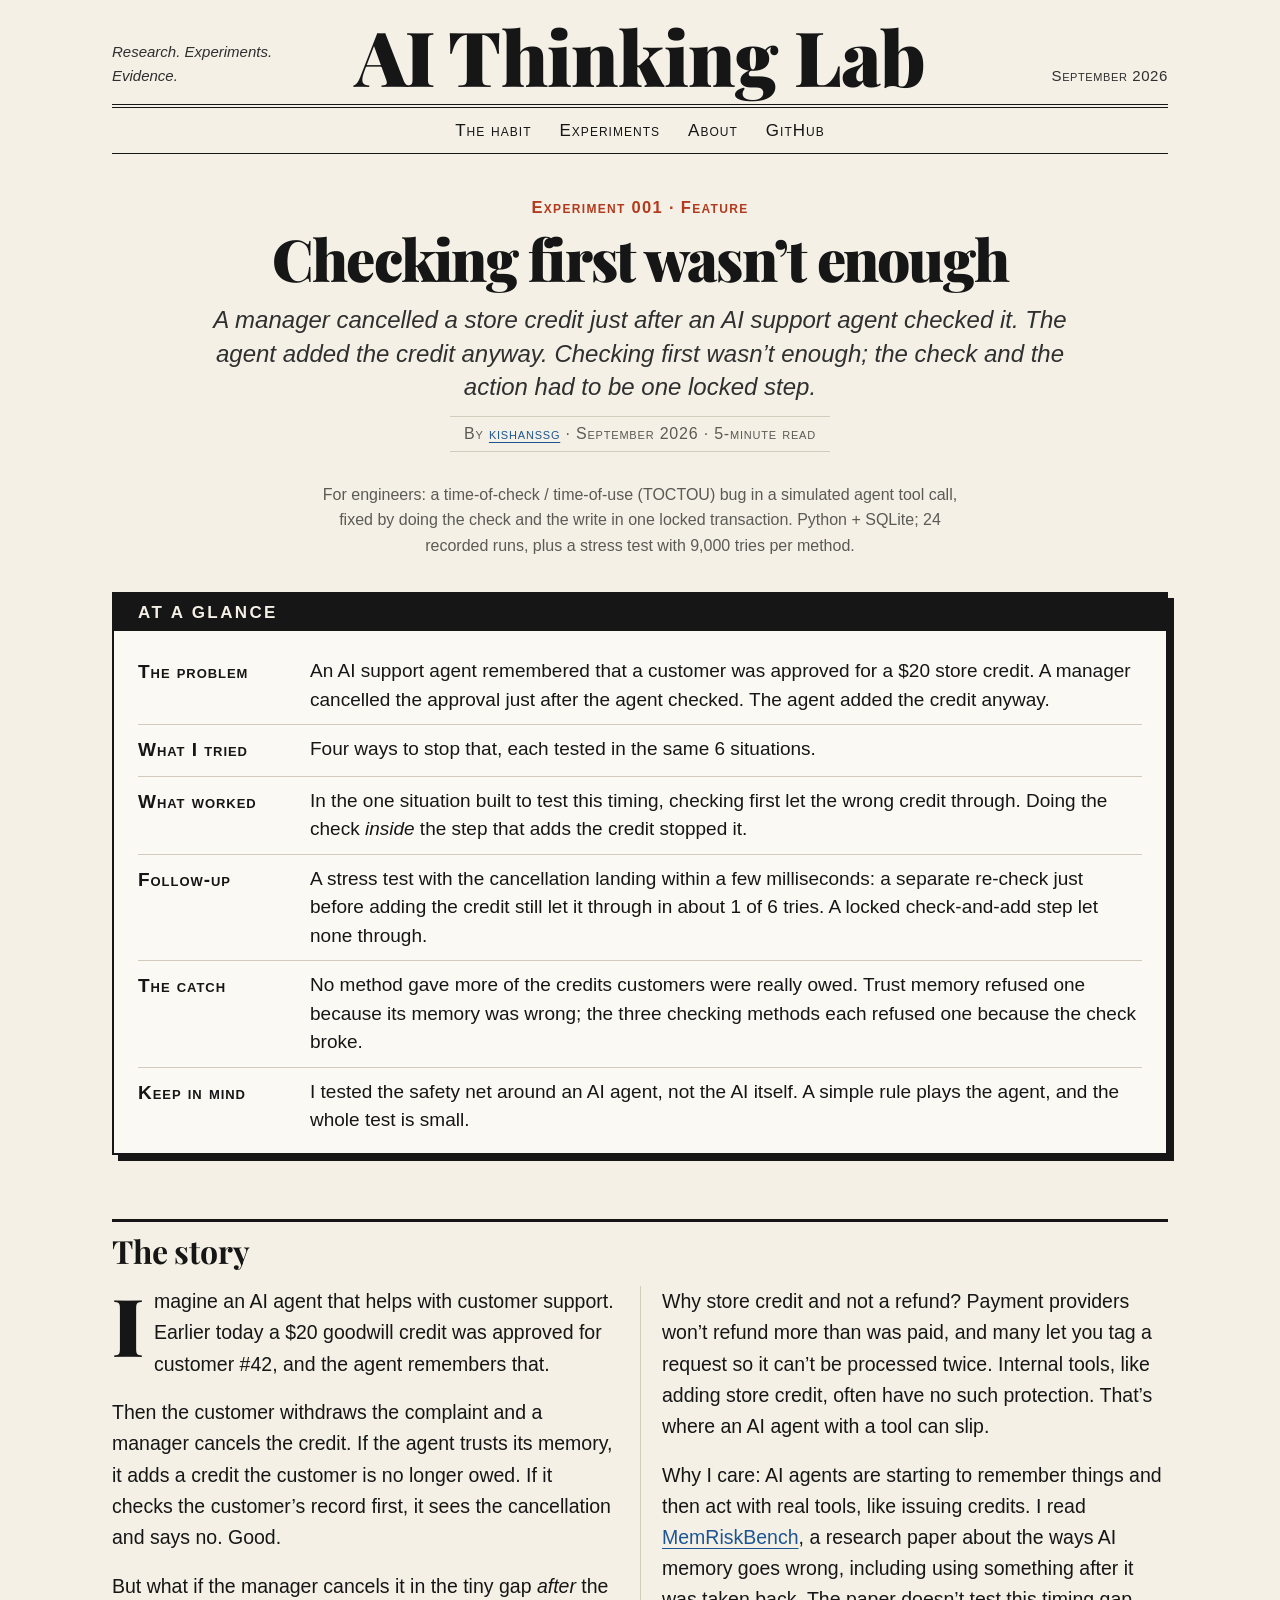
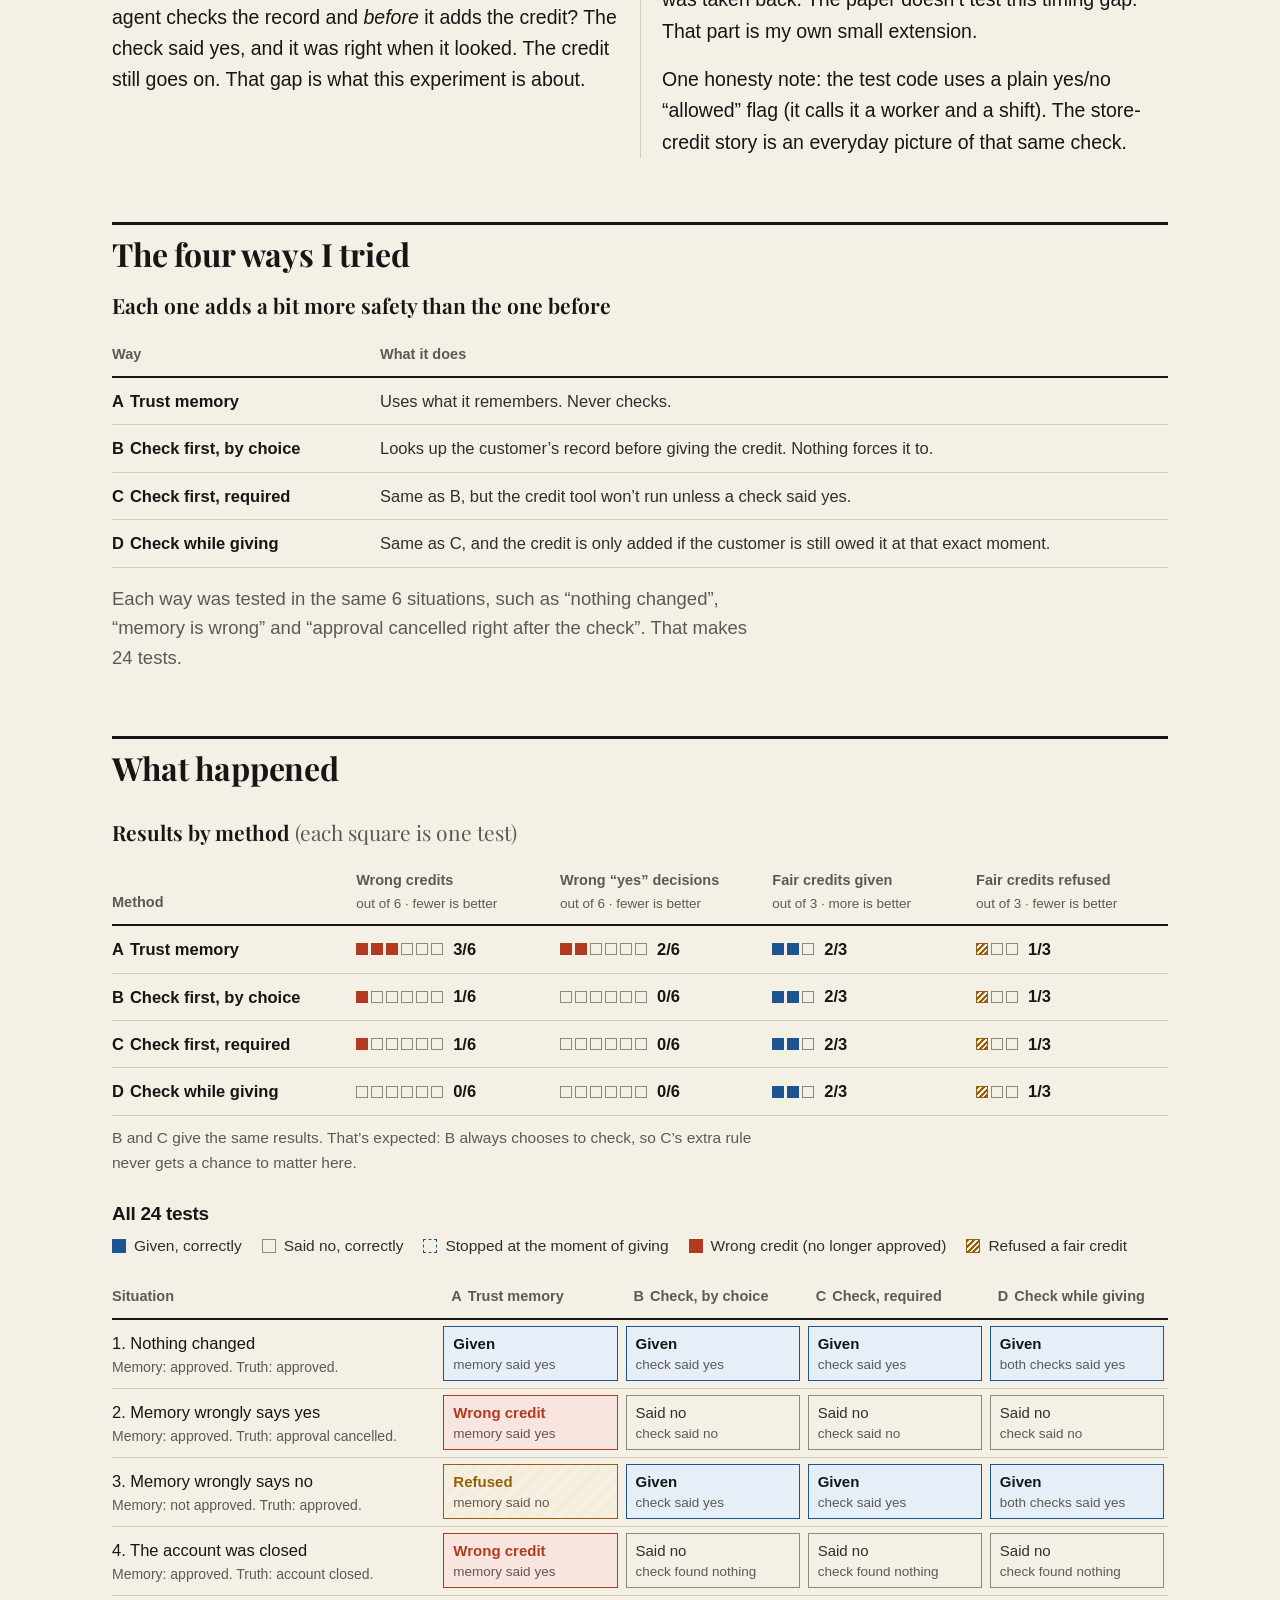
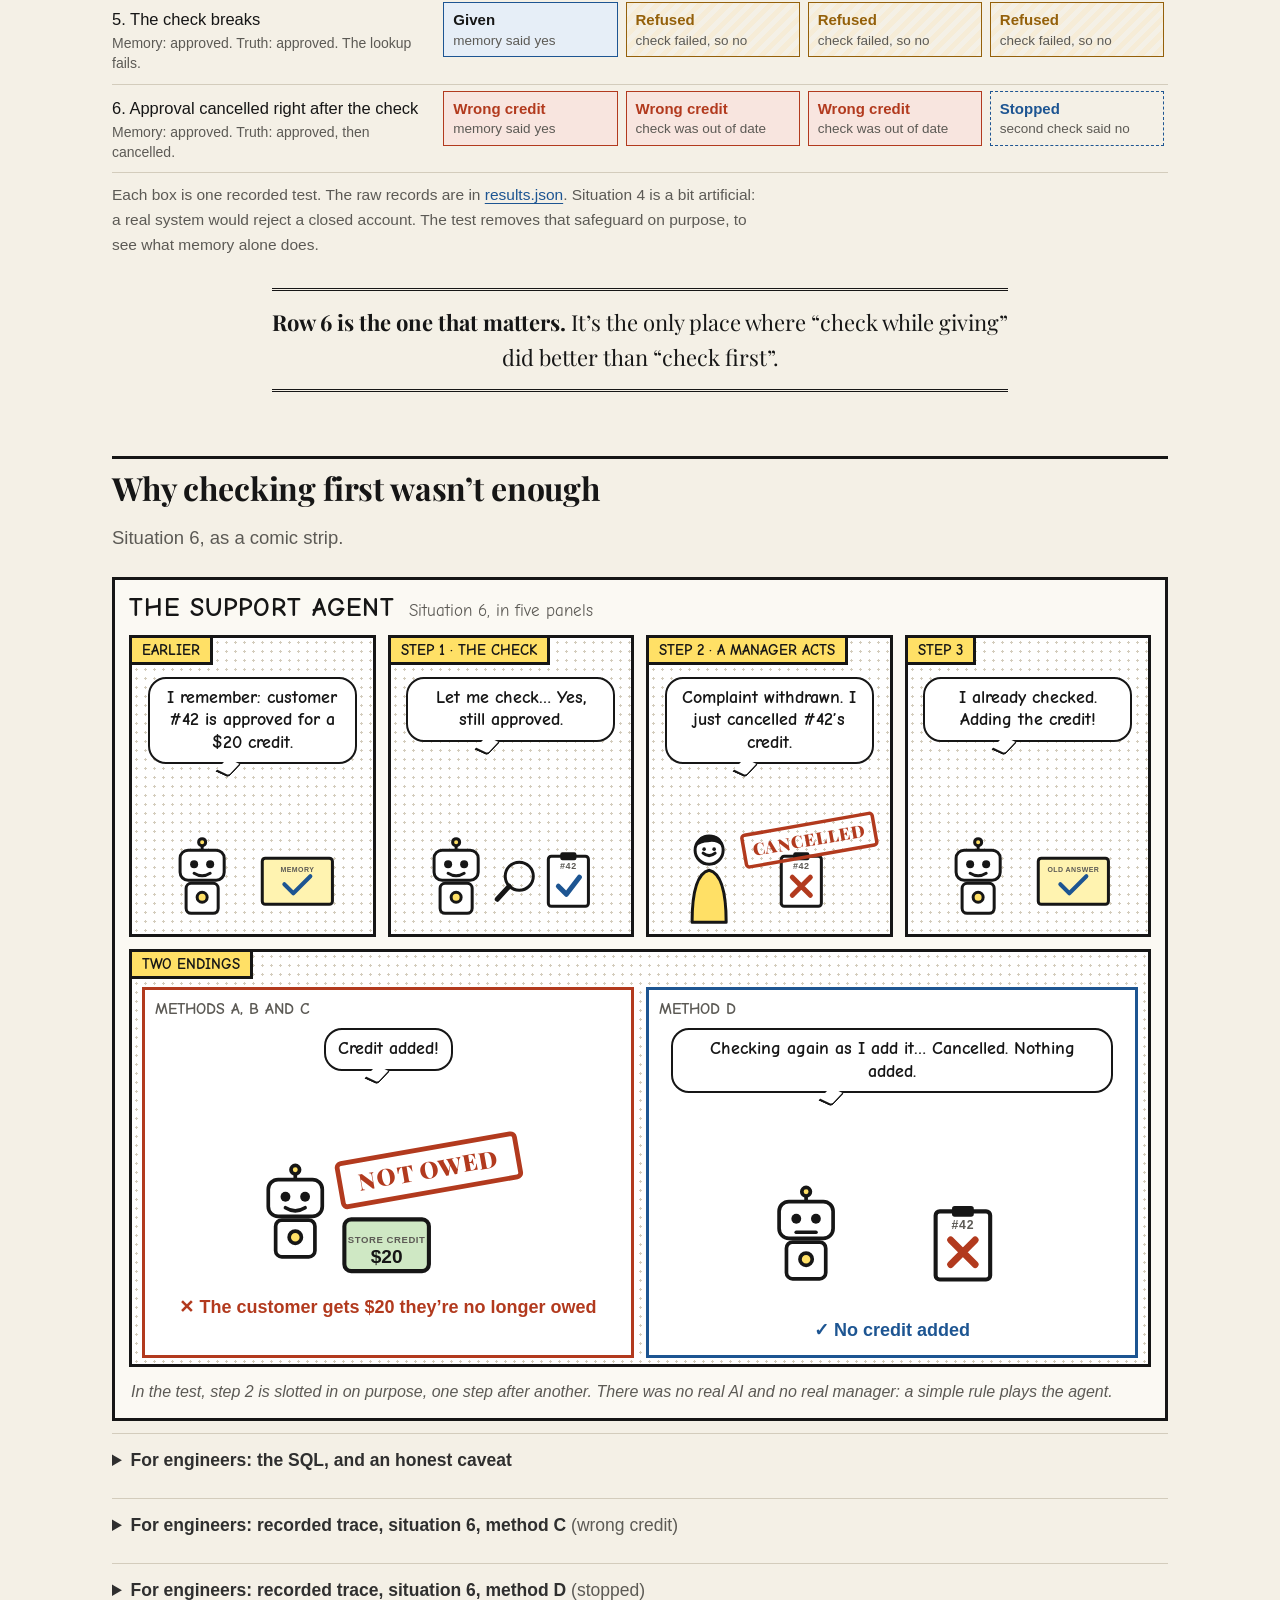
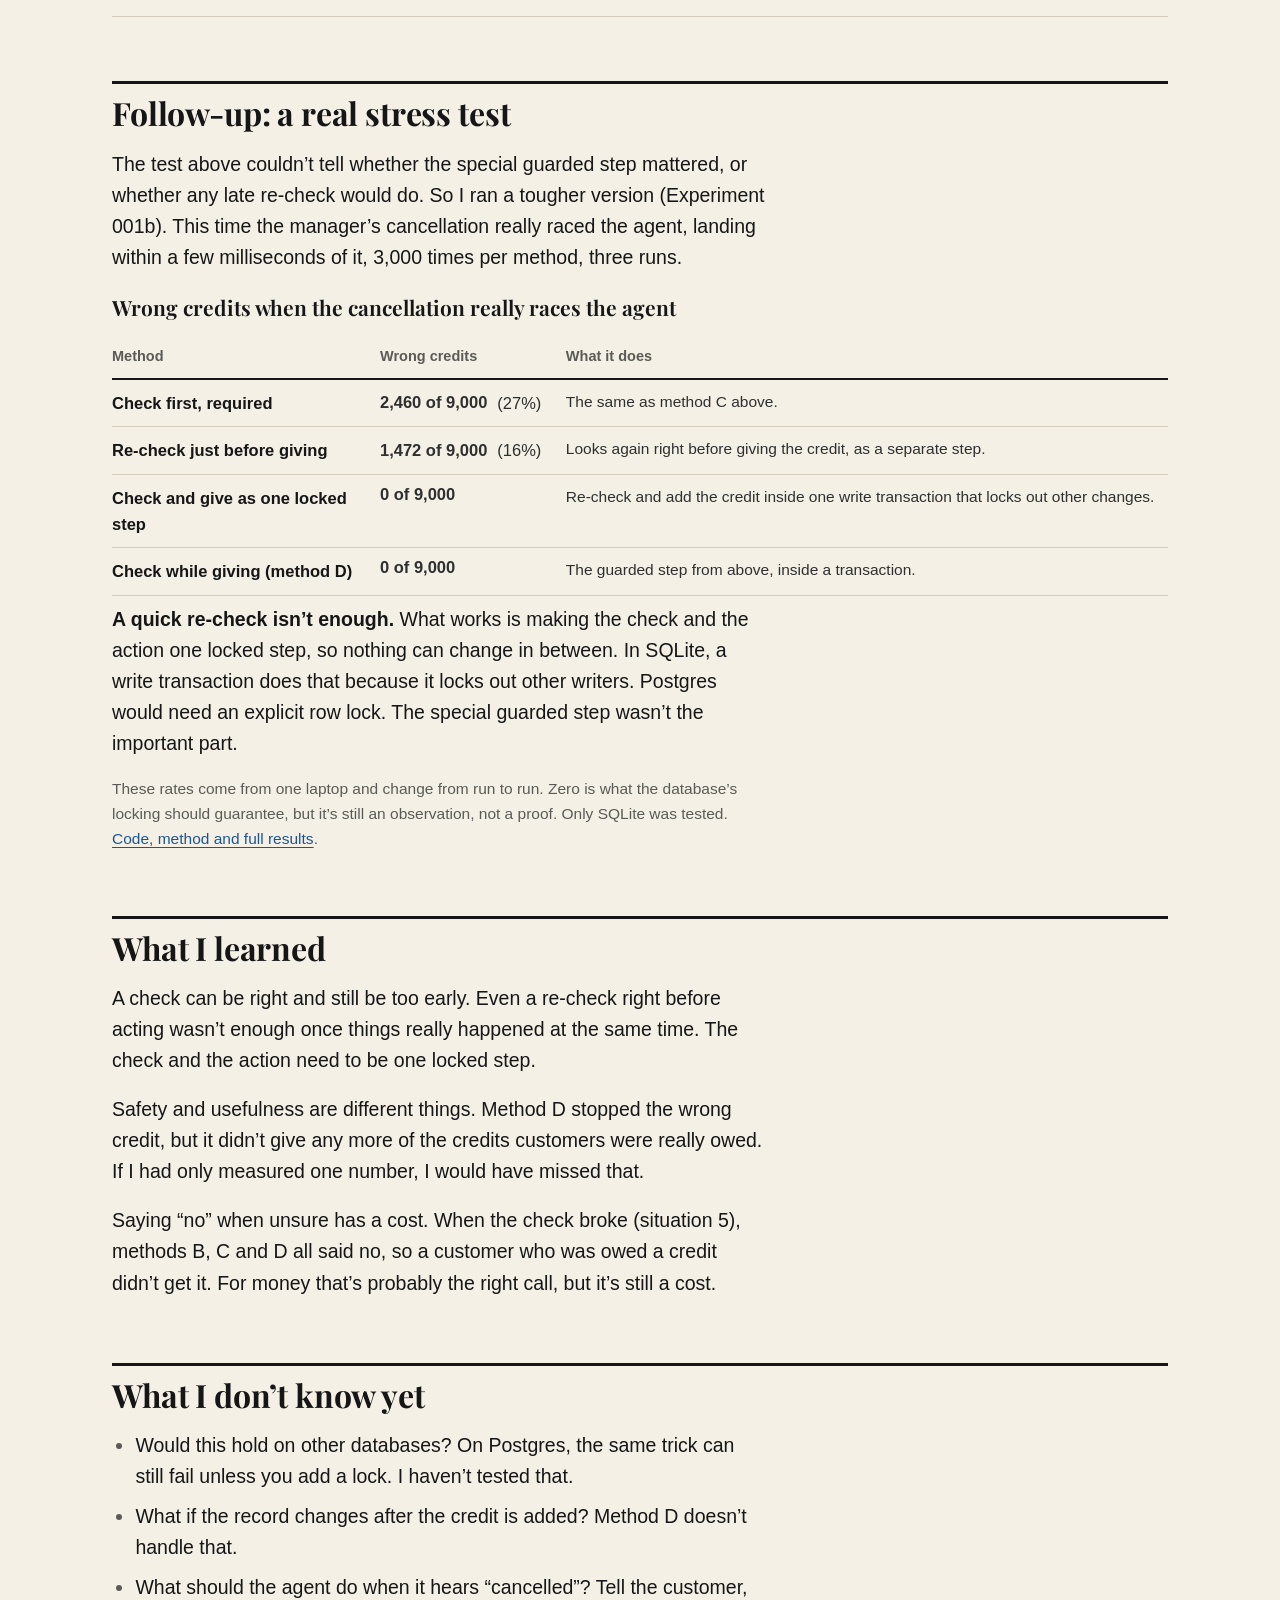
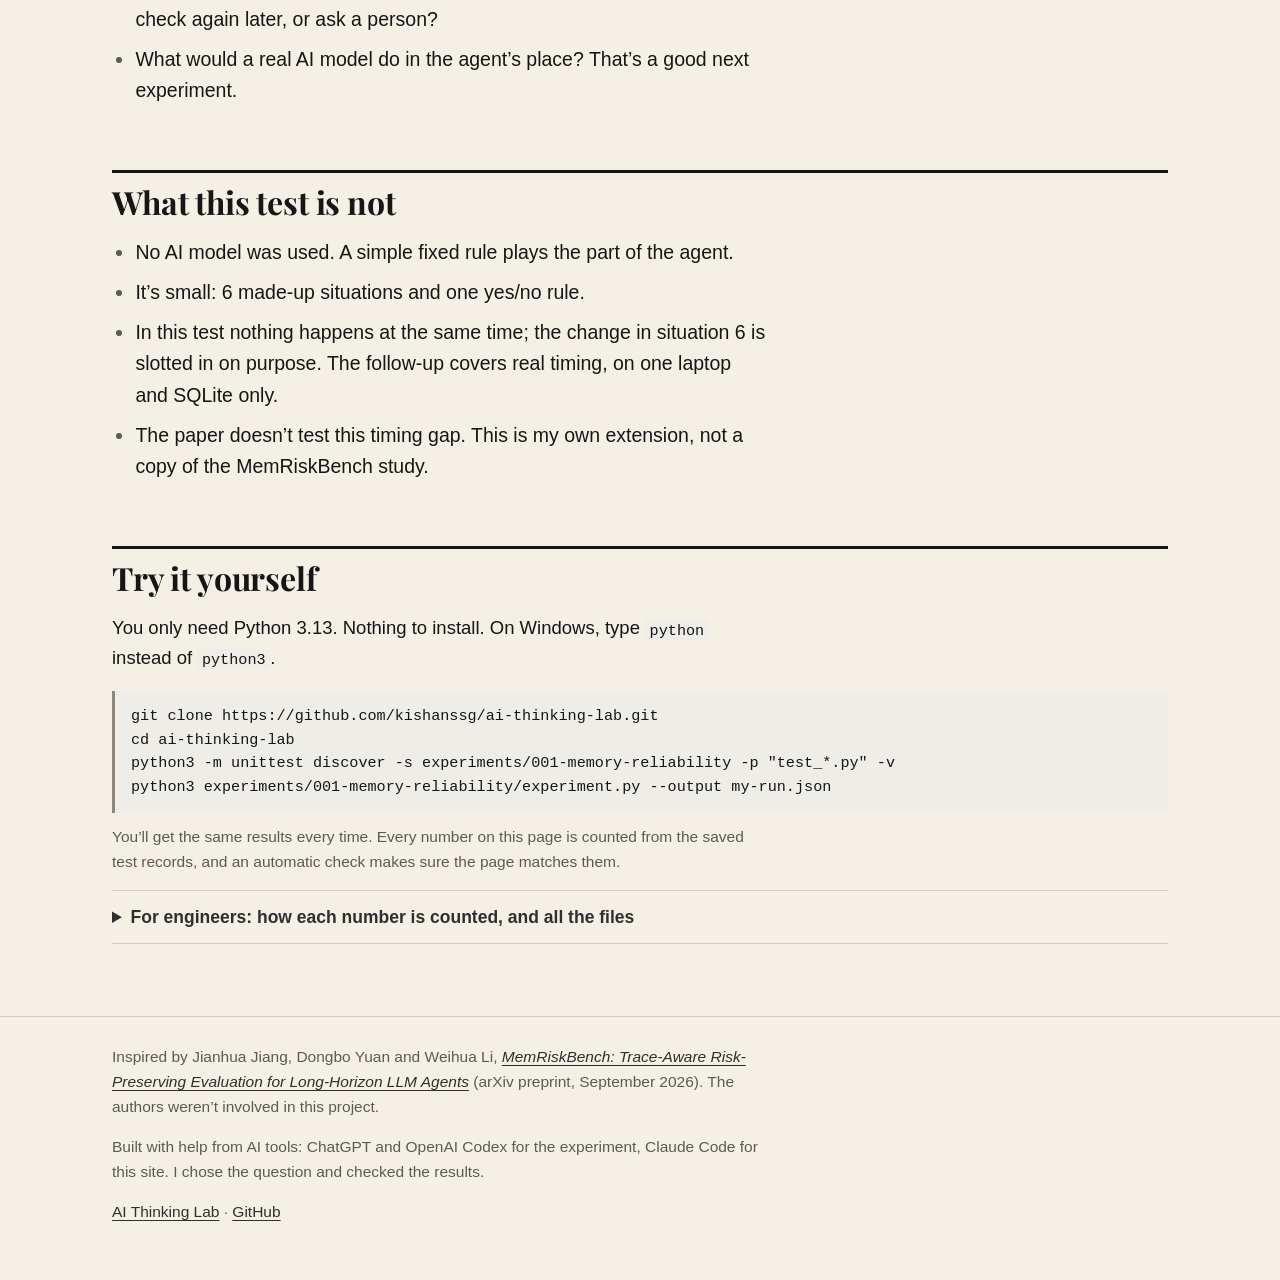
==== docs/experiments/001-memory-reliability/index.html @ 02611181 "Store-credit story that matches what the test models; fix gaps - The test revokes permission; it nev" ====
<!doctype html>
<html lang="en">
<head>
<meta charset="utf-8">
<meta name="viewport" content="width=device-width, initial-scale=1">
<title>Experiment 001: Checking first wasn&rsquo;t enough &middot; AI Thinking Lab</title>
<meta name="description" content="A small test of the safety net around an AI support agent: a credit approval is cancelled just after the agent checks it. Checking first still let the wrong credit through; doing the check in the same locked step as giving the credit stopped it.">
<meta name="author" content="kishanssg">
<link rel="canonical" href="https://kishanssg.github.io/ai-thinking-lab/experiments/001-memory-reliability/">
<link rel="icon" href="../../assets/favicon.svg" type="image/svg+xml">
<link rel="preconnect" href="https://fonts.googleapis.com">
<link rel="preconnect" href="https://fonts.gstatic.com" crossorigin>
<link rel="stylesheet" href="https://fonts.googleapis.com/css2?family=Comic+Neue:wght@400;700&amp;family=Playfair+Display:wght@700;900&amp;display=swap">
<link rel="stylesheet" href="../../assets/site.css">
<meta property="og:type" content="article">
<meta property="og:site_name" content="AI Thinking Lab">
<meta property="og:title" content="Checking first still let a wrong credit through">
<meta property="og:description" content="An approval was cancelled just after an AI support agent checked it. Checking first still let the credit through; one locked check-and-give step stopped it.">
<meta property="og:url" content="https://kishanssg.github.io/ai-thinking-lab/experiments/001-memory-reliability/">
<meta property="og:image" content="https://kishanssg.github.io/ai-thinking-lab/assets/og-experiment-001.png">
<meta property="og:image:width" content="1200">
<meta property="og:image:height" content="630">
<meta property="og:image:alt" content="Stress test: 1,472 wrong credits in 9,000 tries with a separate re-check, 0 in 9,000 when the check and the action were one locked step.">
<meta name="twitter:card" content="summary_large_image">
</head>
<body>
<a class="skip" href="#main">Skip to content</a>

<header class="masthead">
  <div class="wrap">
    <div class="mast-top">
      <p class="ear">Research. Experiments. Evidence.</p>
      <a class="mast-title" href="../../">AI Thinking Lab</a>
      <p class="ear ear-right"><span>September 2026</span></p>
    </div>
    <nav class="mast-nav" aria-label="Site">
      <a href="../../#habit">The habit</a>
      <a href="../../#experiments">Experiments</a>
      <a href="../../#about">About</a>
      <a href="https://github.com/kishanssg/ai-thinking-lab">GitHub</a>
    </nav>
  </div>
</header>

<main id="main" class="wrap">

<div class="intro article-head">
  <p class="section-label">Experiment 001 &middot; Feature</p>
  <h1>Checking first wasn&rsquo;t enough</h1>
  <p class="deck">A manager cancelled a store credit just after an AI support agent checked it. The agent added the credit anyway. Checking first wasn&rsquo;t enough; the check and the action had to be one locked step.</p>
  <p class="byline">By <a href="https://github.com/kishanssg">kishanssg</a> &middot; September 2026 &middot; 5-minute read</p>
  <p class="for-engineers">For engineers: a time-of-check / time-of-use (TOCTOU) bug in a simulated agent tool call, fixed by doing the check and the write in one locked transaction. Python + SQLite; 24 recorded runs, plus a stress test with 9,000 tries per method.</p>
</div>

<section class="glimpse" aria-labelledby="glimpse-title">
  <h2 id="glimpse-title">At a glance</h2>
  <dl class="glimpse-list">
    <div><dt>The problem</dt><dd>An AI support agent remembered that a customer was approved for a $20 store credit. A manager cancelled the approval just after the agent checked. The agent added the credit anyway.</dd></div>
    <div><dt>What I tried</dt><dd>Four ways to stop that, each tested in the same 6 situations.</dd></div>
    <div><dt>What worked</dt><dd>In the one situation built to test this timing, checking first let the wrong credit through. Doing the check <em>inside</em> the step that adds the credit stopped it.</dd></div>
    <div><dt>Follow-up</dt><dd>A stress test with the cancellation landing within a few milliseconds: a separate re-check just before adding the credit still let it through in about 1 of 6 tries. A locked check-and-add step let none through.</dd></div>
    <div><dt>The catch</dt><dd>No method gave more of the credits customers were really owed. Trust memory refused one because its memory was wrong; the three checking methods each refused one because the check broke.</dd></div>
    <div><dt>Keep in mind</dt><dd>I tested the safety net around an AI agent, not the AI itself. A simple rule plays the agent, and the whole test is small.</dd></div>
  </dl>
</section>

<section id="story" aria-labelledby="story-title">
  <h2 id="story-title">The story</h2>
  <div class="prose measure">
    <p>Imagine an AI agent that helps with customer support. Earlier today a $20 goodwill credit was approved for customer #42, and the agent remembers that.</p>
    <p>Then the customer withdraws the complaint and a manager cancels the credit. If the agent trusts its memory, it adds a credit the customer is no longer owed. If it checks the customer&rsquo;s record first, it sees the cancellation and says no. Good.</p>
    <p>But what if the manager cancels it in the tiny gap <em>after</em> the agent checks the record and <em>before</em> it adds the credit? The check said yes, and it was right when it looked. The credit still goes on. That gap is what this experiment is about.</p>
    <p>Why store credit and not a refund? Payment providers won&rsquo;t refund more than was paid, and many let you tag a request so it can&rsquo;t be processed twice. Internal tools, like adding store credit, often have no such protection. That&rsquo;s where an AI agent with a tool can slip.</p>
    <p>Why I care: AI agents are starting to remember things and then act with real tools, like issuing credits. I read <a href="https://arxiv.org/abs/2609.14976">MemRiskBench</a>, a research paper about the ways AI memory goes wrong, including using something after it was taken back. The paper doesn&rsquo;t test this timing gap. That part is my own small extension.</p>
    <p>One honesty note: the test code uses a plain yes/no &ldquo;allowed&rdquo; flag (it calls it a worker and a shift). The store-credit story is an everyday picture of that same check.</p>
  </div>
</section>

<section id="experiment" aria-labelledby="experiment-title">
  <h2 id="experiment-title">The four ways I tried</h2>
  <div class="table-scroll">
    <table class="compare simple">
      <caption>Each one adds a bit more safety than the one before</caption>
      <thead><tr><th scope="col">Way</th><th scope="col">What it does</th></tr></thead>
      <tbody>
        <tr><th scope="row"><span class="approach-tag">A</span>Trust memory</th><td data-label="What it does">Uses what it remembers. Never checks.</td></tr>
        <tr><th scope="row"><span class="approach-tag">B</span>Check first, by choice</th><td data-label="What it does">Looks up the customer&rsquo;s record before giving the credit. Nothing forces it to.</td></tr>
        <tr><th scope="row"><span class="approach-tag">C</span>Check first, required</th><td data-label="What it does">Same as B, but the credit tool won&rsquo;t run unless a check said yes.</td></tr>
        <tr><th scope="row"><span class="approach-tag">D</span>Check while giving</th><td data-label="What it does">Same as C, and the credit is only added if the customer is still owed it at that exact moment.</td></tr>
      </tbody>
    </table>
  </div>
  <p class="measure muted" style="margin-top:16px">Each way was tested in the same 6 situations, such as &ldquo;nothing changed&rdquo;, &ldquo;memory is wrong&rdquo; and &ldquo;approval cancelled right after the check&rdquo;. That makes 24 tests.</p>
</section>

<section id="results" aria-labelledby="results-title">
  <h2 id="results-title">What happened</h2>

  <div class="figure table-scroll">
    <table class="results-table" id="summary-table">
      <caption>Results by method <span class="muted">(each square is one test)</span></caption>
      <thead>
        <tr>
          <th scope="col">Method</th>
          <th scope="col">Wrong credits<span class="dir">out of 6 &middot; fewer is better</span></th>
          <th scope="col">Wrong &ldquo;yes&rdquo; decisions<span class="dir">out of 6 &middot; fewer is better</span></th>
          <th scope="col">Fair credits given<span class="dir">out of 3 &middot; more is better</span></th>
          <th scope="col">Fair credits refused<span class="dir">out of 3 &middot; fewer is better</span></th>
        </tr>
      </thead>
      <tbody>
        <tr>
          <th scope="row"><span class="approach-tag">A</span>Trust memory</th>
          <td data-label="Wrong credits (of 6)"><span class="metric" data-approach="A" data-metric="invalid_commits" data-value="3/6"><span class="segs bad" aria-hidden="true"><i class="on"></i><i class="on"></i><i class="on"></i><i></i><i></i><i></i></span><span class="value">3/6</span></span></td>
          <td data-label="Wrong “yes” decisions (of 6)"><span class="metric" data-approach="A" data-metric="incorrect_affirmative_recommendations" data-value="2/6"><span class="segs bad" aria-hidden="true"><i class="on"></i><i class="on"></i><i></i><i></i><i></i><i></i></span><span class="value">2/6</span></span></td>
          <td data-label="Fair credits given (of 3)"><span class="metric" data-approach="A" data-metric="valid_task_completion" data-value="2/3"><span class="segs good" aria-hidden="true"><i class="on"></i><i class="on"></i><i></i></span><span class="value">2/3</span></span></td>
          <td data-label="Fair credits refused (of 3)"><span class="metric" data-approach="A" data-metric="unnecessary_refusals" data-value="1/3"><span class="segs miss" aria-hidden="true"><i class="on"></i><i></i><i></i></span><span class="value">1/3</span></span></td>
        </tr>
        <tr>
          <th scope="row"><span class="approach-tag">B</span>Check first, by choice</th>
          <td data-label="Wrong credits (of 6)"><span class="metric" data-approach="B" data-metric="invalid_commits" data-value="1/6"><span class="segs bad" aria-hidden="true"><i class="on"></i><i></i><i></i><i></i><i></i><i></i></span><span class="value">1/6</span></span></td>
          <td data-label="Wrong “yes” decisions (of 6)"><span class="metric" data-approach="B" data-metric="incorrect_affirmative_recommendations" data-value="0/6"><span class="segs bad" aria-hidden="true"><i></i><i></i><i></i><i></i><i></i><i></i></span><span class="value">0/6</span></span></td>
          <td data-label="Fair credits given (of 3)"><span class="metric" data-approach="B" data-metric="valid_task_completion" data-value="2/3"><span class="segs good" aria-hidden="true"><i class="on"></i><i class="on"></i><i></i></span><span class="value">2/3</span></span></td>
          <td data-label="Fair credits refused (of 3)"><span class="metric" data-approach="B" data-metric="unnecessary_refusals" data-value="1/3"><span class="segs miss" aria-hidden="true"><i class="on"></i><i></i><i></i></span><span class="value">1/3</span></span></td>
        </tr>
        <tr>
          <th scope="row"><span class="approach-tag">C</span>Check first, required</th>
          <td data-label="Wrong credits (of 6)"><span class="metric" data-approach="C" data-metric="invalid_commits" data-value="1/6"><span class="segs bad" aria-hidden="true"><i class="on"></i><i></i><i></i><i></i><i></i><i></i></span><span class="value">1/6</span></span></td>
          <td data-label="Wrong “yes” decisions (of 6)"><span class="metric" data-approach="C" data-metric="incorrect_affirmative_recommendations" data-value="0/6"><span class="segs bad" aria-hidden="true"><i></i><i></i><i></i><i></i><i></i><i></i></span><span class="value">0/6</span></span></td>
          <td data-label="Fair credits given (of 3)"><span class="metric" data-approach="C" data-metric="valid_task_completion" data-value="2/3"><span class="segs good" aria-hidden="true"><i class="on"></i><i class="on"></i><i></i></span><span class="value">2/3</span></span></td>
          <td data-label="Fair credits refused (of 3)"><span class="metric" data-approach="C" data-metric="unnecessary_refusals" data-value="1/3"><span class="segs miss" aria-hidden="true"><i class="on"></i><i></i><i></i></span><span class="value">1/3</span></span></td>
        </tr>
        <tr>
          <th scope="row"><span class="approach-tag">D</span>Check while giving</th>
          <td data-label="Wrong credits (of 6)"><span class="metric" data-approach="D" data-metric="invalid_commits" data-value="0/6"><span class="segs bad" aria-hidden="true"><i></i><i></i><i></i><i></i><i></i><i></i></span><span class="value">0/6</span></span></td>
          <td data-label="Wrong “yes” decisions (of 6)"><span class="metric" data-approach="D" data-metric="incorrect_affirmative_recommendations" data-value="0/6"><span class="segs bad" aria-hidden="true"><i></i><i></i><i></i><i></i><i></i><i></i></span><span class="value">0/6</span></span></td>
          <td data-label="Fair credits given (of 3)"><span class="metric" data-approach="D" data-metric="valid_task_completion" data-value="2/3"><span class="segs good" aria-hidden="true"><i class="on"></i><i class="on"></i><i></i></span><span class="value">2/3</span></span></td>
          <td data-label="Fair credits refused (of 3)"><span class="metric" data-approach="D" data-metric="unnecessary_refusals" data-value="1/3"><span class="segs miss" aria-hidden="true"><i class="on"></i><i></i><i></i></span><span class="value">1/3</span></span></td>
        </tr>
      </tbody>
    </table>
  </div>
  <p class="figure-note">B and C give the same results. That&rsquo;s expected: B always chooses to check, so C&rsquo;s extra rule never gets a chance to matter here.</p>

  <div class="figure">
    <h3 id="matrix-title">All 24 tests</h3>
    <ul class="legend" aria-label="Legend">
      <li><span class="swatch o-write"></span>Given, correctly</li>
      <li><span class="swatch o-refuse"></span>Said no, correctly</li>
      <li><span class="swatch o-blocked"></span>Stopped at the moment of giving</li>
      <li><span class="swatch o-invalid"></span>Wrong credit (no longer approved)</li>
      <li><span class="swatch o-missed"></span>Refused a fair credit</li>
    </ul>
    <div class="table-scroll">
      <table class="matrix" id="scenario-matrix" aria-labelledby="matrix-title">
        <thead>
          <tr>
            <th scope="col">Situation</th>
            <th scope="col"><span class="approach-tag">A</span>Trust memory</th>
            <th scope="col"><span class="approach-tag">B</span>Check, by choice</th>
            <th scope="col"><span class="approach-tag">C</span>Check, required</th>
            <th scope="col"><span class="approach-tag">D</span>Check while giving</th>
          </tr>
        </thead>
        <tbody>
          <tr>
            <th scope="row">1. Nothing changed<small>Memory: approved. Truth: approved.</small></th>
            <td data-label="A &middot; Trust memory"><span class="cell o-write" data-scenario="eligible_unchanged" data-approach="A" data-recommended="true" data-committed="true"><b>Given</b><span>memory said yes</span></span></td>
            <td data-label="B &middot; Check, by choice"><span class="cell o-write" data-scenario="eligible_unchanged" data-approach="B" data-recommended="true" data-committed="true"><b>Given</b><span>check said yes</span></span></td>
            <td data-label="C &middot; Check, required"><span class="cell o-write" data-scenario="eligible_unchanged" data-approach="C" data-recommended="true" data-committed="true"><b>Given</b><span>check said yes</span></span></td>
            <td data-label="D &middot; Check while giving"><span class="cell o-write" data-scenario="eligible_unchanged" data-approach="D" data-recommended="true" data-committed="true"><b>Given</b><span>both checks said yes</span></span></td>
          </tr>
          <tr>
            <th scope="row">2. Memory wrongly says yes<small>Memory: approved. Truth: approval cancelled.</small></th>
            <td data-label="A &middot; Trust memory"><span class="cell o-invalid" data-scenario="stale_true" data-approach="A" data-recommended="true" data-committed="true"><b>Wrong credit</b><span>memory said yes</span></span></td>
            <td data-label="B &middot; Check, by choice"><span class="cell o-refuse" data-scenario="stale_true" data-approach="B" data-recommended="false" data-committed="false"><b>Said no</b><span>check said no</span></span></td>
            <td data-label="C &middot; Check, required"><span class="cell o-refuse" data-scenario="stale_true" data-approach="C" data-recommended="false" data-committed="false"><b>Said no</b><span>check said no</span></span></td>
            <td data-label="D &middot; Check while giving"><span class="cell o-refuse" data-scenario="stale_true" data-approach="D" data-recommended="false" data-committed="false"><b>Said no</b><span>check said no</span></span></td>
          </tr>
          <tr>
            <th scope="row">3. Memory wrongly says no<small>Memory: not approved. Truth: approved.</small></th>
            <td data-label="A &middot; Trust memory"><span class="cell o-missed" data-scenario="stale_false" data-approach="A" data-recommended="false" data-committed="false"><b>Refused</b><span>memory said no</span></span></td>
            <td data-label="B &middot; Check, by choice"><span class="cell o-write" data-scenario="stale_false" data-approach="B" data-recommended="true" data-committed="true"><b>Given</b><span>check said yes</span></span></td>
            <td data-label="C &middot; Check, required"><span class="cell o-write" data-scenario="stale_false" data-approach="C" data-recommended="true" data-committed="true"><b>Given</b><span>check said yes</span></span></td>
            <td data-label="D &middot; Check while giving"><span class="cell o-write" data-scenario="stale_false" data-approach="D" data-recommended="true" data-committed="true"><b>Given</b><span>both checks said yes</span></span></td>
          </tr>
          <tr>
            <th scope="row">4. The account was closed<small>Memory: approved. Truth: account closed.</small></th>
            <td data-label="A &middot; Trust memory"><span class="cell o-invalid" data-scenario="worker_missing" data-approach="A" data-recommended="true" data-committed="true"><b>Wrong credit</b><span>memory said yes</span></span></td>
            <td data-label="B &middot; Check, by choice"><span class="cell o-refuse" data-scenario="worker_missing" data-approach="B" data-recommended="false" data-committed="false"><b>Said no</b><span>check found nothing</span></span></td>
            <td data-label="C &middot; Check, required"><span class="cell o-refuse" data-scenario="worker_missing" data-approach="C" data-recommended="false" data-committed="false"><b>Said no</b><span>check found nothing</span></span></td>
            <td data-label="D &middot; Check while giving"><span class="cell o-refuse" data-scenario="worker_missing" data-approach="D" data-recommended="false" data-committed="false"><b>Said no</b><span>check found nothing</span></span></td>
          </tr>
          <tr>
            <th scope="row">5. The check breaks<small>Memory: approved. Truth: approved. The lookup fails.</small></th>
            <td data-label="A &middot; Trust memory"><span class="cell o-write" data-scenario="lookup_fails" data-approach="A" data-recommended="true" data-committed="true"><b>Given</b><span>memory said yes</span></span></td>
            <td data-label="B &middot; Check, by choice"><span class="cell o-missed" data-scenario="lookup_fails" data-approach="B" data-recommended="false" data-committed="false"><b>Refused</b><span>check failed, so no</span></span></td>
            <td data-label="C &middot; Check, required"><span class="cell o-missed" data-scenario="lookup_fails" data-approach="C" data-recommended="false" data-committed="false"><b>Refused</b><span>check failed, so no</span></span></td>
            <td data-label="D &middot; Check while giving"><span class="cell o-missed" data-scenario="lookup_fails" data-approach="D" data-recommended="false" data-committed="false"><b>Refused</b><span>check failed, so no</span></span></td>
          </tr>
          <tr>
            <th scope="row">6. Approval cancelled right after the check<small>Memory: approved. Truth: approved, then cancelled.</small></th>
            <td data-label="A &middot; Trust memory"><span class="cell o-invalid" data-scenario="eligibility_flip" data-approach="A" data-recommended="true" data-committed="true"><b>Wrong credit</b><span>memory said yes</span></span></td>
            <td data-label="B &middot; Check, by choice"><span class="cell o-invalid" data-scenario="eligibility_flip" data-approach="B" data-recommended="true" data-committed="true"><b>Wrong credit</b><span>check was out of date</span></span></td>
            <td data-label="C &middot; Check, required"><span class="cell o-invalid" data-scenario="eligibility_flip" data-approach="C" data-recommended="true" data-committed="true"><b>Wrong credit</b><span>check was out of date</span></span></td>
            <td data-label="D &middot; Check while giving"><span class="cell o-blocked" data-scenario="eligibility_flip" data-approach="D" data-recommended="true" data-committed="false"><b>Stopped</b><span>second check said no</span></span></td>
          </tr>
        </tbody>
      </table>
    </div>
    <p class="figure-note">Each box is one recorded test. The raw records are in <a href="https://github.com/kishanssg/ai-thinking-lab/blob/main/experiments/001-memory-reliability/results/results.json">results.json</a>. Situation 4 is a bit artificial: a real system would reject a closed account. The test removes that safeguard on purpose, to see what memory alone does.</p>
  </div>

  <div class="callout">
    <p><strong>Row 6 is the one that matters.</strong> It&rsquo;s the only place where &ldquo;check while giving&rdquo; did better than &ldquo;check first&rdquo;.</p>
  </div>
</section>

<section id="failure" aria-labelledby="failure-title">
  <h2 id="failure-title">Why checking first wasn&rsquo;t enough</h2>
  <p class="measure muted">Situation 6, as a comic strip.</p>

  <figure class="comic" aria-labelledby="comic-title">
    <figcaption class="comic-title" id="comic-title">The Support Agent <span>Situation 6, in five panels</span></figcaption>
    <div class="panels">
      <div class="panel">
        <p class="caption-box"><span class="sr-only">Panel 1, </span>Earlier</p>
        <p class="bubble"><span class="sr-only">The agent says: </span>I remember: customer #42 is approved for a $20 credit.</p>
        <svg viewBox="0 0 220 150" class="scene" role="img" aria-label="The support agent holds a memory note that says customer 42 is approved for a credit."><g transform="translate(30 60) scale(1.0)"><line x1="30" y1="3" x2="30" y2="12" class="ink"/><circle cx="30" cy="4" r="3.5" class="ink fill-accent"/><rect x="8" y="12" width="44" height="30" rx="8" class="ink fill-panel"/><circle cx="22" cy="26" r="4" class="fill-ink"/><circle cx="38" cy="26" r="4" class="fill-ink"/><path d="M22 35 Q30 40 38 35" class="ink"/><rect x="14" y="45" width="32" height="30" rx="5" class="ink fill-panel"/><circle cx="30" cy="59" r="5" class="ink fill-accent"/></g><g transform="translate(120 80)"><rect x="0" y="0" width="70" height="46" rx="3" class="ink fill-note"/><text x="35" y="14" class="svg-label" text-anchor="middle">MEMORY</text><path d="M22 26 L31 35 L48 18" class="ink ok-stroke" style="stroke-width:4"/></g></svg>
      </div>
      <div class="panel">
        <p class="caption-box"><span class="sr-only">Panel 2, </span>Step 1 &middot; The check</p>
        <p class="bubble"><span class="sr-only">The agent says: </span>Let me check&hellip; Yes, still approved.</p>
        <svg viewBox="0 0 220 150" class="scene" role="img" aria-label="The agent looks up customer 42 through a magnifying glass. It shows a green tick."><g transform="translate(25 60) scale(1.0)"><line x1="30" y1="3" x2="30" y2="12" class="ink"/><circle cx="30" cy="4" r="3.5" class="ink fill-accent"/><rect x="8" y="12" width="44" height="30" rx="8" class="ink fill-panel"/><circle cx="22" cy="26" r="4" class="fill-ink"/><circle cx="38" cy="26" r="4" class="fill-ink"/><path d="M22 35 Q30 40 38 35" class="ink"/><rect x="14" y="45" width="32" height="30" rx="5" class="ink fill-panel"/><circle cx="30" cy="59" r="5" class="ink fill-accent"/></g><circle cx="118" cy="98" r="14" class="ink fill-none"/><line x1="108" y1="108" x2="96" y2="121" class="ink" style="stroke-width:5"/><g transform="translate(145 72)"><rect x="2" y="6" width="40" height="50" rx="3" class="ink fill-white"/><rect x="14" y="2" width="16" height="8" rx="2" class="fill-ink"/><text x="22" y="19" class="svg-label" text-anchor="middle" style="font-size:9px">#42</text><path d="M12 36 L20 44 L33 27" class="ink ok-stroke" style="stroke-width:5"/></g></svg>
      </div>
      <div class="panel">
        <p class="caption-box"><span class="sr-only">Panel 3, </span>Step 2 &middot; A manager acts</p>
        <p class="bubble"><span class="sr-only">A manager says: </span>Complaint withdrawn. I just cancelled #42&rsquo;s credit.</p>
        <svg viewBox="0 0 220 150" class="scene" role="img" aria-label="A manager stands by customer 42, whose record now shows a red cross and a stamp saying cancelled."><g transform="translate(25 52)"><path d="M8 92 Q8 44 25 40 Q42 44 42 92 Z" class="ink fill-shirt2"/><circle cx="25" cy="20" r="14" class="ink fill-panel"/><path d="M11 17 Q14 4 26 5 Q38 5 39 17 Q32 10 24 12 Q17 12 11 17 Z" class="fill-ink"/><circle cx="20" cy="19" r="1.8" class="fill-ink"/><circle cx="30" cy="19" r="1.8" class="fill-ink"/><path d="M19 23 Q25 28 31 23" class="ink"/></g><g transform="translate(120 72)"><rect x="2" y="6" width="40" height="50" rx="3" class="ink fill-white"/><rect x="14" y="2" width="16" height="8" rx="2" class="fill-ink"/><text x="22" y="19" class="svg-label" text-anchor="middle" style="font-size:9px">#42</text><path d="M13 27 L31 45 M31 27 L13 45" class="ink no-stroke" style="stroke-width:5"/></g><g transform="translate(150 62) rotate(-10)"><rect x="-66.0" y="-16" width="132" height="32" rx="3" class="stamp-no"/><text x="0" y="6" text-anchor="middle" class="stamp-text stamp-text-no">CANCELLED</text></g></svg>
      </div>
      <div class="panel">
        <p class="caption-box"><span class="sr-only">Panel 4, </span>Step 3</p>
        <p class="bubble"><span class="sr-only">The agent says: </span>I already checked. Adding the credit!</p>
        <svg viewBox="0 0 220 150" class="scene" role="img" aria-label="The agent holds up its old note that still says yes."><g transform="translate(30 60) scale(1.0)"><line x1="30" y1="3" x2="30" y2="12" class="ink"/><circle cx="30" cy="4" r="3.5" class="ink fill-accent"/><rect x="8" y="12" width="44" height="30" rx="8" class="ink fill-panel"/><circle cx="22" cy="26" r="4" class="fill-ink"/><circle cx="38" cy="26" r="4" class="fill-ink"/><path d="M22 35 Q30 40 38 35" class="ink"/><rect x="14" y="45" width="32" height="30" rx="5" class="ink fill-panel"/><circle cx="30" cy="59" r="5" class="ink fill-accent"/></g><g transform="translate(120 80)"><rect x="0" y="0" width="70" height="46" rx="3" class="ink fill-note"/><text x="35" y="14" class="svg-label" text-anchor="middle">OLD ANSWER</text><path d="M22 26 L31 35 L48 18" class="ink ok-stroke" style="stroke-width:4"/></g></svg>
      </div>
      <div class="panel panel-split">
        <p class="caption-box"><span class="sr-only">Panel 5, </span>Two endings</p>
        <div class="split">
          <div class="half o-invalid">
            <p class="half-label">Methods A, B and C</p>
            <p class="bubble"><span class="sr-only">The agent says: </span>Credit added!</p>
            <svg viewBox="0 0 220 150" class="scene" role="img" aria-label="The agent adds a $20 store credit. A red stamp says not owed."><g transform="translate(15 60) scale(0.9)"><line x1="30" y1="3" x2="30" y2="12" class="ink"/><circle cx="30" cy="4" r="3.5" class="ink fill-accent"/><rect x="8" y="12" width="44" height="30" rx="8" class="ink fill-panel"/><circle cx="22" cy="26" r="4" class="fill-ink"/><circle cx="38" cy="26" r="4" class="fill-ink"/><path d="M22 35 Q30 40 38 35" class="ink"/><rect x="14" y="45" width="32" height="30" rx="5" class="ink fill-panel"/><circle cx="30" cy="59" r="5" class="ink fill-accent"/></g><g transform="translate(78 100)"><rect x="0" y="0" width="62" height="38" rx="5" class="ink fill-cash"/><text x="31" y="17" class="svg-label" text-anchor="middle">STORE CREDIT</text><text x="31" y="32" class="svg-cash" text-anchor="middle">$20</text></g><g transform="translate(140 64) rotate(-10)"><rect x="-66.0" y="-16" width="132" height="32" rx="3" class="stamp-no"/><text x="0" y="6" text-anchor="middle" class="stamp-text stamp-text-no">NOT OWED</text></g></svg>
            <p class="verdict"><span aria-hidden="true">&#10005;</span> The customer gets $20 they&rsquo;re no longer owed</p>
          </div>
          <div class="half o-blocked">
            <p class="half-label">Method D</p>
            <p class="bubble"><span class="sr-only">The agent says: </span>Checking again as I add it&hellip; Cancelled. Nothing added.</p>
            <svg viewBox="0 0 220 150" class="scene" role="img" aria-label="The agent checks customer 42 again while adding the credit and sees the red cross."><g transform="translate(20 60) scale(0.9)"><line x1="30" y1="3" x2="30" y2="12" class="ink"/><circle cx="30" cy="4" r="3.5" class="ink fill-accent"/><rect x="8" y="12" width="44" height="30" rx="8" class="ink fill-panel"/><circle cx="22" cy="26" r="4" class="fill-ink"/><circle cx="38" cy="26" r="4" class="fill-ink"/><path d="M22 37 L38 37" class="ink"/><rect x="14" y="45" width="32" height="30" rx="5" class="ink fill-panel"/><circle cx="30" cy="59" r="5" class="ink fill-accent"/></g><g transform="translate(140 72)"><rect x="2" y="6" width="40" height="50" rx="3" class="ink fill-white"/><rect x="14" y="2" width="16" height="8" rx="2" class="fill-ink"/><text x="22" y="19" class="svg-label" text-anchor="middle" style="font-size:9px">#42</text><path d="M13 27 L31 45 M31 27 L13 45" class="ink no-stroke" style="stroke-width:5"/></g></svg>
            <p class="verdict"><span aria-hidden="true">&#10003;</span> No credit added</p>
          </div>
        </div>
      </div>
    </div>
    <p class="comic-note">In the test, step 2 is slotted in on purpose, one step after another. There was no real AI and no real manager: a simple rule plays the agent.</p>
  </figure>

  <details class="eng">
    <summary>For engineers: the SQL, and an honest caveat</summary>
    <div class="measure">
      <p>B and C run an unguarded insert. D runs a conditional insert inside a write transaction (abridged from <a href="https://github.com/kishanssg/ai-thinking-lab/blob/main/experiments/001-memory-reliability/experiment.py#L53-L74"><code>Store.commit</code></a>):</p>
<pre tabindex="0"><code>BEGIN IMMEDIATE;
INSERT INTO assignments (shift, worker)
SELECT 'toy-shift', id FROM workers
WHERE id = 'toy-worker' AND eligible = 1;
COMMIT;</code></pre>
      <p>The caveat: the change in step 2 is applied before D&rsquo;s transaction starts, on one in-memory connection. So <code>BEGIN IMMEDIATE</code> never has another writer to block, and a plain re-read right before an unguarded insert would also have scored 0/6. This test shows that checking at write time catches the change. It does not test the guard under real concurrency; the <a href="#followup">follow-up</a> does. <code>BEGIN IMMEDIATE</code> is there to make the &ldquo;already done?&rdquo; check and the insert one unit against other writers.</p>
    </div>
  </details>
  <details class="eng">
    <summary>For engineers: recorded trace, situation 6, method C <span class="muted">(wrong credit)</span></summary>
<pre tabindex="0" data-trace="eligibility_flip/C"><code>[
  {"kind": "ground_truth", "phase": "initial", "state": true, "memory": true},
  {"kind": "verification", "eligible": true, "reason": "eligible"},
  {"kind": "decision", "recommended": true, "reason": "eligible", "ground_truth": true},
  {"kind": "state_change", "reason": "injected_before_commit", "state": false},
  {"kind": "ground_truth", "phase": "commit", "state": false},
  {"kind": "commit_attempt", "committed": true, "guarded": false, "reason": "assigned", "ground_truth": false},
  {"kind": "final", "assignment_count": 1}
]</code></pre>
  </details>
  <details class="eng">
    <summary>For engineers: recorded trace, situation 6, method D <span class="muted">(stopped)</span></summary>
<pre tabindex="0" data-trace="eligibility_flip/D"><code>[
  {"kind": "ground_truth", "phase": "initial", "state": true, "memory": true},
  {"kind": "verification", "eligible": true, "reason": "eligible"},
  {"kind": "decision", "recommended": true, "reason": "eligible", "ground_truth": true},
  {"kind": "state_change", "reason": "injected_before_commit", "state": false},
  {"kind": "ground_truth", "phase": "commit", "state": false},
  {"kind": "commit_attempt", "committed": false, "guarded": true, "reason": "ineligible_or_missing", "ground_truth": false},
  {"kind": "final", "assignment_count": 0}
]</code></pre>
  </details>
</section>

<section id="followup" aria-labelledby="followup-title">
  <h2 id="followup-title">Follow-up: a real stress test</h2>
  <div class="prose measure">
    <p>The test above couldn&rsquo;t tell whether the special guarded step mattered, or whether any late re-check would do. So I ran a tougher version (Experiment 001b). This time the manager&rsquo;s cancellation really raced the agent, landing within a few milliseconds of it, 3,000 times per method, three runs.</p>
  </div>
  <div class="table-scroll">
    <table class="compare simple followup-table">
      <caption>Wrong credits when the cancellation really races the agent</caption>
      <thead><tr><th scope="col">Method</th><th scope="col">Wrong credits</th><th scope="col">What it does</th></tr></thead>
      <tbody>
        <tr><th scope="row">Check first, required</th><td><span class="metric" data-exp="001b" data-approach="C" data-value="2460/9000"><span class="value">2,460 of 9,000</span> (27%)</span></td><td class="note">The same as method C above.</td></tr>
        <tr><th scope="row">Re-check just before giving</th><td><span class="metric" data-exp="001b" data-approach="E" data-value="1472/9000"><span class="value">1,472 of 9,000</span> (16%)</span></td><td class="note">Looks again right before giving the credit, as a separate step.</td></tr>
        <tr><th scope="row">Check and give as one locked step</th><td><span class="metric" data-exp="001b" data-approach="F" data-value="0/9000"><span class="value">0 of 9,000</span></span></td><td class="note">Re-check and add the credit inside one write transaction that locks out other changes.</td></tr>
        <tr><th scope="row">Check while giving (method D)</th><td><span class="metric" data-exp="001b" data-approach="D" data-value="0/9000"><span class="value">0 of 9,000</span></span></td><td class="note">The guarded step from above, inside a transaction.</td></tr>
      </tbody>
    </table>
  </div>
  <div class="prose measure">
    <p><strong>A quick re-check isn&rsquo;t enough.</strong> What works is making the check and the action one locked step, so nothing can change in between. In SQLite, a write transaction does that because it locks out other writers. Postgres would need an explicit row lock. The special guarded step wasn&rsquo;t the important part.</p>
  </div>
  <p class="measure small muted">These rates come from one laptop and change from run to run. Zero is what the database&rsquo;s locking should guarantee, but it&rsquo;s still an observation, not a proof. Only SQLite was tested. <a href="https://github.com/kishanssg/ai-thinking-lab/blob/main/experiments/001b-concurrent-guard/README.md">Code, method and full results</a>.</p>
</section>

<section id="learned" aria-labelledby="learned-title">
  <h2 id="learned-title">What I learned</h2>
  <div class="prose measure">
    <p>A check can be right and still be too early. Even a re-check right before acting wasn&rsquo;t enough once things really happened at the same time. The check and the action need to be one locked step.</p>
    <p>Safety and usefulness are different things. Method D stopped the wrong credit, but it didn&rsquo;t give any more of the credits customers were really owed. If I had only measured one number, I would have missed that.</p>
    <p>Saying &ldquo;no&rdquo; when unsure has a cost. When the check broke (situation 5), methods B, C and D all said no, so a customer who was owed a credit didn&rsquo;t get it. For money that&rsquo;s probably the right call, but it&rsquo;s still a cost.</p>
  </div>
</section>

<section id="open" aria-labelledby="open-title">
  <h2 id="open-title">What I don&rsquo;t know yet</h2>
  <div class="prose measure">
    <ul>
      <li>Would this hold on other databases? On Postgres, the same trick can still fail unless you add a lock. I haven&rsquo;t tested that.</li>
      <li>What if the record changes after the credit is added? Method D doesn&rsquo;t handle that.</li>
      <li>What should the agent do when it hears &ldquo;cancelled&rdquo;? Tell the customer, check again later, or ask a person?</li>
      <li>What would a real AI model do in the agent&rsquo;s place? That&rsquo;s a good next experiment.</li>
    </ul>
  </div>
</section>

<section id="limitations" aria-labelledby="limitations-title">
  <h2 id="limitations-title">What this test is not</h2>
  <div class="prose measure">
    <ul>
      <li>No AI model was used. A simple fixed rule plays the part of the agent.</li>
      <li>It&rsquo;s small: 6 made-up situations and one yes/no rule.</li>
      <li>In this test nothing happens at the same time; the change in situation 6 is slotted in on purpose. The follow-up covers real timing, on one laptop and SQLite only.</li>
      <li>The paper doesn&rsquo;t test this timing gap. This is my own extension, not a copy of the MemRiskBench study.</li>
    </ul>
  </div>
</section>

<section id="reproduce" aria-labelledby="reproduce-title">
  <h2 id="reproduce-title">Try it yourself</h2>
  <p class="measure">You only need Python 3.13. Nothing to install. On Windows, type <code>python</code> instead of <code>python3</code>.</p>
<pre class="measure" tabindex="0" style="max-width:none"><code>git clone https://github.com/kishanssg/ai-thinking-lab.git
cd ai-thinking-lab
python3 -m unittest discover -s experiments/001-memory-reliability -p "test_*.py" -v
python3 experiments/001-memory-reliability/experiment.py --output my-run.json</code></pre>
  <p class="measure small muted" style="margin-top:12px">You&rsquo;ll get the same results every time. Every number on this page is counted from the saved test records, and an automatic check makes sure the page matches them.</p>

  <details class="eng">
    <summary>For engineers: how each number is counted, and all the files</summary>
    <div class="measure">
      <ul>
        <li><strong>Wrong credits</strong> (invalid commits): an action saved when it wasn&rsquo;t allowed at that moment. Out of all 6.</li>
        <li><strong>Wrong &ldquo;yes&rdquo; decisions</strong>: the method decided to act when it wasn&rsquo;t allowed at decision time. Out of all 6.</li>
        <li><strong>Fair credits given</strong>: allowed at save time, and done. Out of the 3 situations where it was allowed (1, 3 and 5).</li>
        <li><strong>Fair credits refused</strong>: allowed at save time, but refused. Out of the same 3.</li>
      </ul>
      <p>Full definitions are in the <a href="https://github.com/kishanssg/ai-thinking-lab/blob/main/experiments/001-memory-reliability/methodology.md">methodology</a>.</p>
    </div>
    <ul class="evidence" aria-label="Files">
      <li><a href="https://github.com/kishanssg/ai-thinking-lab/blob/main/experiments/001-memory-reliability/experiment.py">experiment.py</a><span>The whole test, about 190 lines</span></li>
      <li><a href="https://github.com/kishanssg/ai-thinking-lab/blob/main/experiments/001-memory-reliability/test_experiment.py">test_experiment.py</a><span>8 tests, covering all 24 results</span></li>
      <li><a href="https://github.com/kishanssg/ai-thinking-lab/blob/main/experiments/001-memory-reliability/fixtures.json">fixtures.json</a><span>The 6 situations</span></li>
      <li><a href="https://github.com/kishanssg/ai-thinking-lab/blob/main/experiments/001-memory-reliability/results/results.json">results.json</a><span>All 24 recorded tests</span></li>
      <li><a href="https://github.com/kishanssg/ai-thinking-lab/blob/main/experiments/001-memory-reliability/results/tests.txt">tests.txt</a><span>Saved test output</span></li>
      <li><a href="https://github.com/kishanssg/ai-thinking-lab/blob/main/experiments/001-memory-reliability/findings.md">findings.md</a><span>Notes on each situation</span></li>
      <li><a href="https://github.com/kishanssg/ai-thinking-lab/blob/main/experiments/001-memory-reliability/attribution.md">attribution.md</a><span>How this relates to the paper</span></li>
      <li><a href="https://github.com/kishanssg/ai-thinking-lab/blob/main/.github/workflows/tests.yml">tests.yml</a><span>Automatic checks on every change</span></li>
    </ul>
  </details>
</section>

</main>

<footer class="site-footer">
  <div class="wrap">
    <p>Inspired by Jianhua Jiang, Dongbo Yuan and Weihua Li, <a href="https://arxiv.org/abs/2609.14976"><cite>MemRiskBench: Trace-Aware Risk-Preserving Evaluation for Long-Horizon LLM Agents</cite></a> (arXiv preprint, September 2026). The authors weren&rsquo;t involved in this project.</p>
    <p id="attribution">Built with help from AI tools: ChatGPT and OpenAI Codex for the experiment, Claude Code for this site. I chose the question and checked the results.</p>
    <p><a href="../../">AI Thinking Lab</a> &middot; <a href="https://github.com/kishanssg/ai-thinking-lab">GitHub</a></p>
  </div>
</footer>
</body>
</html>
---- docs/assets/site.css ----
/* AI Thinking Lab — shared styles. No build step; edit directly. */

:root {
  color-scheme: light dark;
  --paper: #f7f6f2;
  --surface: #ffffff;
  --ink: #15202b;
  --ink-2: #33414d;
  --muted: #5a6670;
  --line: #dcdcd6;
  --line-strong: #b4b8b2;
  --accent: #1d5592;
  --accent-soft: #e6eef7;
  --bad: #b23a1e;
  --bad-soft: #f8e5df;
  --miss: #94600a;
  --miss-soft: #f6ecd7;
  --good: #1d5592;
  --good-soft: #e6eef7;
  --code-bg: #eeede7;
  --focus: #b45f00;

  --sans: Calibri, Carlito, "Segoe UI", "Helvetica Neue", Arial, sans-serif;
  --mono: ui-monospace, "SF Mono", "Cascadia Mono", Consolas, "Liberation Mono", monospace;

  --text: 41rem;   /* reading column */
  --wide: 66rem;   /* figures and tables */
  --gutter: clamp(16px, 4vw, 40px);
}

@media (prefers-color-scheme: dark) {
  :root {
    --paper: #12161a;
    --surface: #191e23;
    --ink: #e8e6e1;
    --ink-2: #c9ccc9;
    --muted: #9aa3a9;
    --line: #2c333a;
    --line-strong: #47505a;
    --accent: #7fb0e6;
    --accent-soft: #1c2b3b;
    --bad: #f08a6c;
    --bad-soft: #3a211b;
    --miss: #e2b45c;
    --miss-soft: #33291a;
    --good: #7fb0e6;
    --good-soft: #1c2b3b;
    --code-bg: #1f252b;
    --focus: #f0a64b;
  }
}

*, *::before, *::after { box-sizing: border-box; }

html { -webkit-text-size-adjust: 100%; text-size-adjust: 100%; }

body {
  margin: 0;
  background: var(--paper);
  color: var(--ink);
  font: 18.5px/1.6 var(--sans);
  font-variant-numeric: tabular-nums;
}

a { color: var(--accent); text-underline-offset: 0.18em; text-decoration-thickness: 1px; }
a:hover { text-decoration-thickness: 2px; }
:focus-visible { outline: 3px solid var(--focus); outline-offset: 3px; border-radius: 1px; }

h1, h2, h3, h4 { line-height: 1.2; margin: 0; letter-spacing: -0.015em; }
p { margin: 0 0 1em; }
code, pre, kbd, samp { font-family: var(--mono); font-size: 0.82em; }
code { background: var(--code-bg); padding: 0.1em 0.3em; }
pre { margin: 0; background: var(--code-bg); padding: 14px 16px; overflow-x: auto; line-height: 1.55; border-left: 3px solid var(--line-strong); }
pre code { background: none; padding: 0; font-size: inherit; }

.sr-only {
  position: absolute; width: 1px; height: 1px; padding: 0; margin: -1px;
  overflow: hidden; clip: rect(0 0 0 0); white-space: nowrap; border: 0;
}

.skip { position: absolute; left: 12px; top: -100px; background: var(--surface); color: var(--ink); padding: 10px 14px; z-index: 10; }
.skip:focus { top: 12px; }

/* ---------- Layout ---------- */

.wrap { max-width: calc(var(--wide) + 2 * var(--gutter)); margin: 0 auto; padding: 0 var(--gutter); }
.measure { max-width: var(--text); }

.site-header { border-bottom: 1px solid var(--line); }
.site-header .wrap { display: flex; align-items: baseline; justify-content: space-between; gap: 16px; padding-top: 18px; padding-bottom: 16px; flex-wrap: wrap; }
.brand { font-weight: 700; font-size: 17px; color: var(--ink); text-decoration: none; letter-spacing: -0.01em; }
.brand:hover { text-decoration: underline; }
.site-nav { display: flex; gap: 20px; font-size: 16.5px; flex-wrap: wrap; }
.site-nav a { color: var(--ink-2); text-decoration: none; }
.site-nav a:hover, .site-nav a[aria-current="page"] { color: var(--ink); text-decoration: underline; }

.site-footer { border-top: 1px solid var(--line); margin-top: 72px; padding: 28px 0 40px; color: var(--muted); font-size: 15.5px; }
.site-footer p { max-width: var(--text); }
.site-footer a { color: var(--ink-2); }

section { margin-top: 64px; }
section:first-child { margin-top: 0; }

.eyebrow { font-size: 16px; color: var(--muted); margin: 0 0 10px; }

h2 { font-size: clamp(24px, 3vw, 29px); margin-bottom: 14px; }
h3 { font-size: 19px; margin-bottom: 8px; }
h4 { font-size: 17.5px; margin-bottom: 4px; }

.prose { font-size: 19.5px; line-height: 1.6; color: var(--ink); }
.prose p { margin-bottom: 0.9em; }
.prose ul, .prose ol { padding-left: 1.2em; margin: 0 0 1em; }
.prose li { margin-bottom: 0.45em; }
.prose li::marker { color: var(--muted); }

.muted { color: var(--muted); }
.small { font-size: 15.5px; }

/* ---------- Page intro ---------- */

.intro { padding: 56px 0 8px; }
.intro h1 { font-size: clamp(34px, 5.4vw, 52px); letter-spacing: -0.03em; line-height: 1.06; margin-bottom: 14px; }
.tagline { font-size: 19px; font-weight: 600; color: var(--accent); margin: 0 0 18px; }
.lede { font-family: var(--sans); font-size: clamp(19px, 2.2vw, 22px); line-height: 1.5; color: var(--ink-2); max-width: 38rem; }
.lede-2 { font-size: 16.5px; color: var(--muted); max-width: 38rem; margin-top: -4px; }

.meta-list { display: flex; flex-wrap: wrap; gap: 6px 22px; margin: 22px 0 0; padding: 0; list-style: none; font: 15px/1.5 var(--sans); color: var(--muted); }
.meta-list dt { display: inline; }
.meta-list div { white-space: nowrap; }
.meta-list dd { display: inline; margin: 0; color: var(--ink); }

/* ---------- Summary box ---------- */

.summary { margin-top: 36px; border-top: 2px solid var(--ink); border-bottom: 1px solid var(--line); padding: 22px 0 6px; }
.summary h2 { font-size: 19px; margin-bottom: 10px; }
.findings { margin: 0; padding-left: 1.2em; max-width: var(--text); }
.findings li { font-size: 16.5px; line-height: 1.55; color: var(--ink); margin-bottom: 8px; }
.findings li::marker { color: var(--muted); }
.findings .num { font-weight: 650; }
.scope { font-size: 15.5px; color: var(--muted); margin: 18px 0 14px; }

/* ---------- Tables ---------- */

.table-scroll { overflow-x: auto; margin: 0 0 8px; }
table { border-collapse: collapse; width: 100%; font-size: 16.5px; }
caption { text-align: left; font-weight: 650; font-size: 17.5px; padding-bottom: 10px; }
caption .muted { font-weight: 400; }
th, td { text-align: left; padding: 10px 12px; border-bottom: 1px solid var(--line); vertical-align: top; }
thead th { font-size: 14.5px; font-weight: 600; color: var(--muted); border-bottom: 1px solid var(--line-strong); vertical-align: bottom; }
tbody th { font-weight: 600; }
th:first-child, td:first-child { padding-left: 0; }
.approach-tag { font-family: var(--sans); font-weight: 700; margin-right: 6px; }
.approach-name { font-weight: 500; }

.yes { color: var(--ink); font-weight: 600; }
.no { color: var(--muted); }

/* Approach comparison matrix */
.compare td { white-space: nowrap; }
.compare td.note { white-space: normal; color: var(--muted); font-size: 15.5px; min-width: 14rem; }
.compare .key { background: var(--accent-soft); }

/* ---------- Segment meters (one segment per task) ---------- */

.metric { display: flex; align-items: center; gap: 10px; min-width: 9.5rem; }
.metric .value { font: 600 16.5px var(--sans); min-width: 2.6em; }
.segs { display: inline-grid; grid-auto-flow: column; grid-auto-columns: 12px; gap: 3px; }
.segs i { display: block; height: 12px; border: 1px solid var(--line-strong); background: transparent; }
.segs.bad i.on { background: var(--bad); border-color: var(--bad); }
.segs.good i.on { background: var(--good); border-color: var(--good); }
.segs.miss i.on { background: repeating-linear-gradient(135deg, var(--miss) 0 2px, transparent 2px 4px); border-color: var(--miss); }
.dir { display: block; font-weight: 400; font-size: 13.5px; color: var(--muted); }
.results-table td { vertical-align: middle; }

/* ---------- Scenario matrix ---------- */

.legend { display: flex; flex-wrap: wrap; gap: 8px 20px; list-style: none; margin: 0 0 16px; padding: 0; font-size: 15.5px; color: var(--ink-2); }
.legend li { display: flex; align-items: center; gap: 8px; }
.swatch { width: 14px; height: 14px; display: inline-block; border: 1.5px solid; flex: none; }

.o-write   { --c: var(--good); --bg: var(--good-soft); }
.o-refuse  { --c: var(--line-strong); --bg: transparent; }
.o-blocked { --c: var(--good); --bg: transparent; }
.o-invalid { --c: var(--bad); --bg: var(--bad-soft); }
.o-missed  { --c: var(--miss); --bg: var(--miss-soft); }
.swatch.o-write { background: var(--good); border-color: var(--good); }
.swatch.o-refuse { border-color: var(--line-strong); }
.swatch.o-blocked { border-color: var(--good); border-style: dashed; }
.swatch.o-invalid { background: var(--bad); border-color: var(--bad); }
.swatch.o-missed { border-color: var(--miss); background: repeating-linear-gradient(135deg, var(--miss) 0 2px, transparent 2px 4px); }

.matrix { table-layout: fixed; min-width: 40rem; }
.matrix thead th { text-align: left; }
.matrix thead th:first-child { width: 31%; }
.matrix tbody th { font-weight: 500; font-size: 16.5px; }
.matrix tbody th small { display: block; font: 14px/1.4 var(--sans); color: var(--muted); margin-top: 2px; font-weight: 400; }
.matrix td { padding: 6px 4px; }
.cell {
  display: block; padding: 7px 9px; min-height: 52px;
  border: 1.5px solid var(--c); background: var(--bg);
  font-size: 15px; line-height: 1.3; color: var(--ink);
}
.cell b { display: block; font-weight: 650; }
.cell span { font: 13.5px var(--sans); color: var(--muted); }
.cell.o-invalid b { color: var(--bad); }
.cell.o-missed { background: repeating-linear-gradient(135deg, var(--miss-soft) 0 5px, transparent 5px 10px); }
.cell.o-missed b { color: var(--miss); }
.cell.o-blocked { border-style: dashed; }
.cell.o-blocked b { color: var(--good); }
.cell.o-refuse b { color: var(--ink-2); font-weight: 500; }

.figure { margin: 28px 0 0; }
.figure-note { font-size: 15.5px; color: var(--muted); max-width: var(--text); margin-top: 10px; }
.callout { border-left: 3px solid var(--accent); padding: 4px 0 4px 18px; margin: 24px 0; max-width: var(--text); }
.callout p:last-child { margin-bottom: 0; }

/* ---------- Time-of-check / time-of-use diagram ---------- */

.toctou { list-style: none; margin: 28px 0 0; padding: 0; position: relative; }
.t-step { display: grid; grid-template-columns: 36px 1fr 13rem; gap: 0 18px; position: relative; padding-bottom: 22px; }
.t-step::before { content: ""; position: absolute; left: 17px; top: 34px; bottom: 0; width: 2px; background: var(--line-strong); }
.t-step:last-child::before { display: none; }
.t-n { width: 36px; height: 36px; display: grid; place-items: center; border: 2px solid var(--ink); background: var(--paper); font: 700 16.5px var(--sans); position: relative; z-index: 1; }
.t-body h3 { font-size: 17px; margin: 6px 0 4px; }
.t-body p { margin: 0; color: var(--ink-2); font-size: 17px; max-width: 34rem; }
.t-state { align-self: start; margin-top: 4px; font: 14.5px/1.4 var(--sans); padding: 6px 10px; border: 1px solid var(--line-strong); background: var(--surface); }
.t-state b { font-weight: 700; }
.t-state.changed { border-color: var(--bad); color: var(--bad); }
.t-step.split { grid-template-columns: 36px 1fr; }
.t-step.split .t-n { border-color: var(--muted); color: var(--muted); }
.lanes { display: grid; grid-template-columns: minmax(0, 1fr) minmax(0, 1fr); gap: 16px; margin-top: 6px; }
.t-step > *, .lanes > * { min-width: 0; }
.lane { border: 1.5px solid var(--c); background: var(--surface); padding: 14px 16px 16px; }
.lane .lane-label { font: 600 14px var(--sans); color: var(--muted); margin: 0 0 4px; }
.lane h3 { font-size: 17px; margin: 0 0 8px; }
.lane p { font-size: 16.5px; color: var(--ink-2); margin: 0 0 10px; }
.lane pre { font-size: 14px; margin: 0 0 12px; border-left-color: var(--c); }
.lane .outcome { font-weight: 650; font-size: 16.5px; display: flex; gap: 8px; align-items: baseline; margin: 0; }
.lane.o-invalid .outcome { color: var(--bad); }
.lane.o-blocked { border-style: solid; }
.lane.o-blocked .outcome { color: var(--good); }

/* ---------- Details / disclosure ---------- */

details { border-top: 1px solid var(--line); padding: 12px 0; }
details:last-of-type { border-bottom: 1px solid var(--line); }
summary { cursor: pointer; font-weight: 600; font-size: 17.5px; }
summary .muted { font-weight: 400; }
details[open] summary { margin-bottom: 12px; }
details pre { font-size: 14.5px; max-height: 28rem; }

/* ---------- Lists of links ---------- */

.evidence { list-style: none; padding: 0; margin: 16px 0 0; display: grid; grid-template-columns: repeat(auto-fill, minmax(15rem, 1fr)); gap: 0 28px; }
.evidence li { border-top: 1px solid var(--line); padding: 10px 0; }
.evidence a { font-weight: 600; }
.evidence span { display: block; font-size: 15.5px; color: var(--muted); }

.limits { columns: 2; column-gap: 40px; }
.limits li { break-inside: avoid; }

/* ---------- Homepage ---------- */

.featured { border-top: 2px solid var(--ink); padding-top: 22px; display: grid; grid-template-columns: minmax(0, 1.25fr) minmax(0, 1fr); gap: 40px; }
.featured h2 { font-size: clamp(26px, 3.4vw, 34px); letter-spacing: -0.02em; margin-bottom: 12px; }
.featured h2 a { color: inherit; text-decoration: none; }
.featured h2 a:hover { text-decoration: underline; }
.question { font-family: var(--sans); font-size: 19px; line-height: 1.5; color: var(--ink-2); }
.result-strip { border: 1px solid var(--line); background: var(--surface); padding: 18px 20px; align-self: start; }
.result-strip h3 { font-size: 17.5px; margin-bottom: 10px; }
.result-strip table { font-size: 15.5px; }
.result-strip th, .result-strip td { padding: 7px 8px; vertical-align: middle; }
.result-strip .metric { min-width: 0; }
.result-strip p { font-size: 16px; color: var(--ink-2); margin: 12px 0 0; }
.actions { display: flex; flex-wrap: wrap; gap: 10px 22px; margin-top: 20px; font-weight: 600; }

.index-table td, .index-table th { vertical-align: baseline; }
.index-table .num { font-family: var(--sans); font-weight: 600; white-space: nowrap; }
.index-table td.q { color: var(--ink-2); max-width: 30rem; }
.status { font: 14px var(--sans); white-space: nowrap; }


/* ---------- Responsive ---------- */

@media (max-width: 860px) {
  .featured { grid-template-columns: minmax(0, 1fr); gap: 24px; }
  .t-step { grid-template-columns: 36px 1fr; }
  .t-state { grid-column: 2; margin-top: 10px; justify-self: start; }
  .lanes { grid-template-columns: minmax(0, 1fr); }
  .limits { columns: 1; }

  /* Results table: one block per approach. */
  .results-table thead { display: none; }
  .results-table caption { display: block; }
  .results-table { max-width: 34rem; }
  .results-table, .results-table tbody, .results-table tr, .results-table th, .results-table td { display: block; }
  .results-table tr { border-bottom: 1px solid var(--line); padding: 12px 0; }
  .results-table th, .results-table td { border: 0; padding: 3px 0; }
  .results-table td { display: flex; justify-content: space-between; align-items: center; gap: 12px; }
  .results-table td::before { content: attr(data-label); font-size: 15px; color: var(--muted); }
}

/* Stack the comparison table and scenario matrix instead of scrolling sideways. */
@media (max-width: 640px) {
  .compare, .compare tbody, .compare tr, .compare th, .compare td,
  .matrix, .matrix tbody, .matrix tr, .matrix th, .matrix td { display: block; }
  .compare thead, .matrix thead { display: none; }
  .compare, .matrix { min-width: 0; }
  .compare caption { display: block; }
  .compare tr { border-top: 1px solid var(--line-strong); padding: 12px 0 8px; }
  .compare th, .compare td { border: 0; padding: 3px 0; white-space: normal; }
  .compare tbody th { font-size: 17.5px; margin-bottom: 4px; }
  .compare td { display: flex; justify-content: space-between; gap: 16px; font-size: 16px; }
  .compare td::before { content: attr(data-label); color: var(--muted); }
  .compare td.note { display: block; min-width: 0; margin-top: 4px; }
  .compare td.note::before { content: none; }
  .compare .key { background: none; }

  .matrix tr { display: grid; grid-template-columns: 1fr 1fr; gap: 6px; padding: 14px 0; border-top: 1px solid var(--line); }
  .matrix tbody th { grid-column: 1 / -1; border: 0; padding: 0 0 2px; }
  .matrix td { border: 0; padding: 0; }
  .matrix td::before { content: attr(data-label); display: block; font: 600 13.5px var(--sans); color: var(--muted); margin-bottom: 3px; }
  .cell { min-height: 0; }

  .index-table, .index-table tbody, .index-table tr, .index-table td { display: block; }
  .index-table thead { display: none; }
  .index-table tr { border-top: 1px solid var(--line-strong); padding: 12px 0; }
  .index-table td { border: 0; padding: 2px 0; }
  .index-table td.q { margin: 6px 0; }
  .index-table td br { display: none; }
  .index-table td > .small { display: block; }
  .index-table td .status .muted::before { content: " · "; }
  .index-table td.small a { margin-right: 16px; }
}

@media (max-width: 560px) {
  body { font-size: 17.5px; }
  .prose { font-size: 17.5px; }
  .intro { padding-top: 36px; }
  section { margin-top: 52px; }
  .site-nav { gap: 16px; font-size: 16px; }
  .t-step { gap: 0 12px; grid-template-columns: 30px 1fr; }
  .t-n { width: 30px; height: 30px; font-size: 14.5px; }
  .t-step::before { left: 14px; top: 28px; }
  .t-step.split { grid-template-columns: 30px 1fr; }
  .compare td.note { min-width: 11rem; }
  .result-strip { padding: 14px 14px 16px; }
  .result-strip th, .result-strip td { padding: 7px 4px; }
}

@media print {
  body { background: #fff; color: #000; }
  .site-header nav, .skip { display: none; }
  details { border: 0; }
  details > *:not(summary) { display: block; }
  a { color: inherit; }
}

/* ---------- "The short version" box ---------- */

.glimpse { margin-top: 28px; background: var(--surface); border: 1px solid var(--line); border-top: 4px solid var(--accent); padding: 22px 26px 10px; }
.glimpse h2 { font-size: 22px; margin-bottom: 12px; }
.glimpse-list { margin: 0; }
.glimpse-list > div { display: grid; grid-template-columns: 9.5rem 1fr; gap: 4px 20px; padding: 10px 0; border-top: 1px solid var(--line); }
.glimpse-list > div:first-child { border-top: 0; }
.glimpse-list dt { font-weight: 700; color: var(--ink); }
.glimpse-list dd { margin: 0; font-size: 19px; line-height: 1.5; color: var(--ink); }
.glimpse-list .num { font-weight: 700; white-space: nowrap; }

.takeaways { margin: 4px 0 0; padding-left: 1.2em; font-size: 18.5px; }
.takeaways li { margin-bottom: 6px; }

.compare.simple td { white-space: normal; color: var(--ink-2); }
.compare.simple th:first-child { width: 16rem; }

details.eng { margin-top: 12px; }
details.eng summary { font-weight: 600; color: var(--ink-2); }
details.eng p, details.eng li { font-size: 16.5px; }
details.eng pre { margin: 12px 0; }

@media (max-width: 640px) {
  .glimpse { padding: 18px 16px 6px; }
  .glimpse-list > div { grid-template-columns: 1fr; gap: 2px; }
  .glimpse-list dd { font-size: 18px; }
  .compare.simple th:first-child { width: auto; }
  .compare.simple td { display: block; }
  .compare.simple td::before { content: none; }
}

/* =====================================================================
   Newspaper theme: masthead, serif headlines, column rules, comic strip.
   Body text stays Calibri; Playfair Display is for headlines only and
   Comic Neue only for speech bubbles. Both fall back to local fonts.
   ===================================================================== */

:root {
  --paper: #f4f0e6;
  --surface: #fbf9f3;
  --ink: #161616;
  --ink-2: #2f2f2f;
  --muted: #5c5a55;
  --line: #d3ccbc;
  --line-strong: #8e877a;
  --panel: #ffffff;
  --note: #fff3b0;
  --caption: #ffe066;
  --shirt: #7fb0e6;
  --head: "Playfair Display", Georgia, "Times New Roman", serif;
  --comic: "Comic Neue", "Comic Sans MS", Calibri, sans-serif;
}
@media (prefers-color-scheme: dark) {
  :root {
    --paper: #15140f;
    --surface: #1d1c17;
    --ink: #ece8dd;
    --ink-2: #d4d0c5;
    --muted: #a39e92;
    --line: #36332b;
    --line-strong: #5f5a4f;
    --panel: #24231d;
    --note: #4a4220;
    --caption: #6b5a12;
    --shirt: #2f5d8f;
  }
}

/* Masthead */
.masthead { padding-top: 18px; }
.mast-top { display: grid; grid-template-columns: 1fr auto 1fr; align-items: end; gap: 16px; padding-bottom: 10px; border-bottom: 4px double var(--ink); }
.mast-title { font: 900 clamp(38px, 6.4vw, 76px)/1 var(--head); letter-spacing: -0.01em; color: var(--ink); text-decoration: none; margin: 0; text-align: center; white-space: nowrap; }
a.mast-title:hover { text-decoration: underline; text-decoration-thickness: 2px; }
.ear { margin: 0 0 6px; font-size: 15px; color: var(--ink-2); font-style: italic; }
.ear-right span { display: block; }
.ear-right { text-align: right; font-style: normal; font-variant: small-caps; letter-spacing: 0.04em; }
.mast-nav { display: flex; justify-content: center; gap: 28px; padding: 9px 0; border-bottom: 1px solid var(--ink); font-variant: small-caps; letter-spacing: 0.06em; font-size: 17px; flex-wrap: wrap; }
.mast-nav a { color: var(--ink); text-decoration: none; }
.mast-nav a:hover { text-decoration: underline; }

/* Headlines */
h1, h2, .banner { font-family: var(--head); letter-spacing: -0.005em; }
h3, h4 { font-family: var(--sans); }
.section-label { font-variant: small-caps; letter-spacing: 0.08em; font-size: 16.5px; color: var(--bad); font-weight: 700; margin: 0 0 6px; }
.article-head { text-align: center; padding: 40px 0 6px; max-width: 54rem; margin: 0 auto; }
.article-head h1 { font-size: clamp(34px, 5.2vw, 58px); line-height: 1.08; font-weight: 900; margin-bottom: 14px; }
.deck { font-size: clamp(20px, 2.4vw, 24px); line-height: 1.4; color: var(--ink-2); font-style: italic; margin: 0 0 12px; }
.byline { font-variant: small-caps; letter-spacing: 0.05em; color: var(--muted); font-size: 16px; border-top: 1px solid var(--line); border-bottom: 1px solid var(--line); display: inline-block; padding: 4px 14px; }
.section-head, main > section > h2:not(.banner), .columns-2 h2 { font-size: clamp(26px, 3vw, 32px); border-top: 3px solid var(--ink); padding-top: 10px; margin-bottom: 16px; }

/* Front page */
.standfirst { text-align: center; font-size: clamp(19px, 2.2vw, 22px); color: var(--ink-2); max-width: 46rem; margin: 22px auto 0; font-style: italic; }
.front-lead { margin-top: 30px; }
.banner { font-size: clamp(38px, 6vw, 68px); font-weight: 900; line-height: 1.02; margin: 0 0 12px; border-top: 0; padding-top: 0; }
.banner a { color: inherit; text-decoration: none; }
.banner a:hover { text-decoration: underline; text-decoration-thickness: 3px; }
.front-lead .featured { border-top: 1px solid var(--ink); padding-top: 18px; margin-top: 16px; }
.lead-text p { font-size: 19.5px; }
.dropcap::first-letter { font: 900 4.1em/0.82 var(--head); float: left; margin: 6px 10px 0 0; color: var(--ink); }
.result-strip { border: 2px solid var(--ink); box-shadow: 5px 5px 0 var(--ink); background: var(--surface); }
.result-strip h3 { font: 900 22px var(--head); border-bottom: 1px solid var(--ink); padding-bottom: 6px; }
.columns-2 { display: grid; grid-template-columns: 1fr 1fr; gap: 0 48px; margin-top: 64px; }
.columns-2 > section { margin-top: 0; }
.columns-2 > section + section { border-left: 1px solid var(--line); padding-left: 48px; }

/* Article body: story in two newspaper columns on wide screens */
#story .prose p:first-child::first-letter { font: 900 4.1em/0.82 var(--head); float: left; margin: 6px 10px 0 0; }
@media (min-width: 980px) {
  #story .prose { columns: 2; column-gap: 44px; column-rule: 1px solid var(--line); max-width: none; }
  #story .prose p { break-inside: avoid; }
}

/* "At a glance" box */
.glimpse { border: 2px solid var(--ink); box-shadow: 6px 6px 0 var(--ink); background: var(--surface); padding: 0 24px 8px; }
.glimpse h2 { font: 900 15px/1 var(--sans); text-transform: uppercase; letter-spacing: 0.14em; background: var(--ink); color: var(--paper); margin: 0 -24px 6px; padding: 10px 24px; border: 0; }
.glimpse-list dt { font-variant: small-caps; letter-spacing: 0.05em; font-size: 19px; }

/* Tables: newspaper rules */
thead th { border-bottom: 2px solid var(--ink); }
caption { font-family: var(--head); font-size: 21px; }
.callout { border-left: 0; border-top: 3px double var(--ink); border-bottom: 3px double var(--ink); padding: 14px 0; text-align: center; max-width: 46rem; margin: 30px auto; }
.callout p { font-family: var(--head); font-size: 22px; }

/* ---------- Comic strip ---------- */
.comic { margin: 24px 0 8px; padding: 14px; background: var(--surface); border: 3px solid var(--ink); }
.comic-title { font: 700 26px/1.1 var(--comic); text-transform: uppercase; letter-spacing: 0.04em; margin: 0 0 12px; display: flex; flex-wrap: wrap; align-items: baseline; gap: 4px 14px; }
.comic-title span { font: 400 17px var(--comic); text-transform: none; letter-spacing: 0; color: var(--muted); }
.panels { display: grid; grid-template-columns: repeat(4, minmax(0, 1fr)); gap: 12px; }
.panel {
  position: relative; border: 3px solid var(--ink); padding: 10px 10px 6px; min-width: 0;
  background-color: var(--panel);
  background-image: radial-gradient(var(--line) 1.1px, transparent 1.3px);
  background-size: 9px 9px;
  display: flex; flex-direction: column; gap: 8px;
}
.panel-split { grid-column: 1 / -1; }
.caption-box { align-self: flex-start; margin: -10px 0 0 -10px; background: var(--caption); border-right: 3px solid var(--ink); border-bottom: 3px solid var(--ink); padding: 3px 10px; font: 700 15px var(--comic); text-transform: uppercase; color: var(--ink); }
.bubble {
  position: relative; align-self: center; margin: 4px 0 6px; padding: 8px 12px; max-width: 95%;
  background: var(--panel); border: 2.5px solid var(--ink); border-radius: 18px;
  font: 700 18px/1.25 var(--comic); color: var(--ink); text-align: center;
}
.bubble::after {
  content: ""; position: absolute; left: 34%; bottom: -13px; width: 18px; height: 14px;
  background: var(--panel); border-right: 2.5px solid var(--ink); border-bottom: 2.5px solid var(--ink);
  transform: skewX(-30deg) rotate(20deg); border-bottom-right-radius: 4px;
}
.narration { margin: 4px 0; padding: 6px 10px; background: var(--note); border: 2.5px solid var(--ink); font: 700 17px/1.25 var(--comic); color: var(--ink); text-align: center; }
.scene { width: 100%; height: auto; display: block; margin-top: auto; }
.split { display: grid; grid-template-columns: 1fr 1fr; gap: 12px; }
.half { border: 3px solid var(--c); background: var(--panel); padding: 10px; display: flex; flex-direction: column; gap: 6px; min-width: 0; }
.half .scene { max-width: 300px; align-self: center; margin-top: 0; }
.half-label { margin: 0; font: 700 16px var(--comic); text-transform: uppercase; color: var(--muted); }
.verdict { margin: 0; font-weight: 700; font-size: 18px; text-align: center; }
.half.o-invalid .verdict { color: var(--bad); }
.half.o-blocked .verdict { color: var(--good); }

/* SVG drawing classes */
.scene .ink { stroke: var(--ink); stroke-width: 3; stroke-linecap: round; stroke-linejoin: round; fill: none; }
.scene .fill-panel, .scene .fill-white { fill: var(--panel); }
.scene .fill-ink { fill: var(--ink); }
.scene .fill-none { fill: none; }
.scene .fill-accent { fill: var(--caption); }
.scene .fill-shirt { fill: var(--shirt); }
.scene .fill-note { fill: var(--note); }
.scene .ok-stroke { stroke: var(--good); }
.scene .no-stroke { stroke: var(--bad); }
.scene .svg-label { font: 700 7px var(--sans); fill: var(--muted); letter-spacing: 0.06em; }
.scene .stamp-no { fill: none; stroke: var(--bad); stroke-width: 3.5; }
.scene .stamp-text { font: 900 17px var(--head); letter-spacing: 0.06em; }
.scene .stamp-text-no { fill: var(--bad); }

@media (max-width: 860px) {
  .panels { grid-template-columns: repeat(2, minmax(0, 1fr)); }
  .columns-2 { grid-template-columns: 1fr; }
  .columns-2 > section + section { border-left: 0; padding-left: 0; margin-top: 48px; }
}
@media (max-width: 560px) {
  .mast-top { grid-template-columns: 1fr; text-align: center; gap: 4px; }
  .ear, .ear-right { text-align: center; margin: 0; font-size: 14px; }
  .ear-right span { display: inline; }
  .ear-right span + span::before { content: "· "; }
  .mast-title { white-space: normal; }
  .mast-nav { gap: 16px; font-size: 16px; }
  .panels { grid-template-columns: 1fr; }
  .split { grid-template-columns: 1fr; }
  .glimpse { padding: 0 16px 6px; box-shadow: 4px 4px 0 var(--ink); }
  .glimpse h2 { margin: 0 -16px 6px; padding: 10px 16px; }
  .result-strip { box-shadow: 4px 4px 0 var(--ink); }
}
@media print { .glimpse, .result-strip { box-shadow: none; } }
main > section.glimpse > h2 { font-size: 17px; border-top: 0; padding-top: 10px; }

/* Refund-agent story additions */
.for-engineers { margin: 14px auto 0; max-width: 40rem; font-size: 16px; color: var(--muted); }
.comic-note { margin: 12px 2px 0; font-size: 16px; color: var(--muted); font-style: italic; }
.scene .fill-shirt2 { fill: var(--caption); }
.scene .fill-cash { fill: #cfe8c4; }
.scene .svg-cash { font: 900 14px var(--sans); fill: var(--ink); }
.result-caption { font-size: 15.5px; color: var(--ink-2); margin: 10px 0 0; }

h1, h2, .banner, .mast-title, caption { font-variant-numeric: lining-nums; }

/* Homepage: the habit, as four newspaper columns */
.front-lead .deck { max-width: 48rem; }
.habit { list-style: none; counter-reset: h; margin: 0; padding: 0; display: grid; grid-template-columns: repeat(4, minmax(0, 1fr)); }
.habit li { counter-increment: h; padding: 4px 22px 6px; border-left: 1px solid var(--line); font-size: 18px; line-height: 1.5; color: var(--ink-2); }
.habit li:first-child { border-left: 0; padding-left: 0; }
.habit li::before { content: counter(h); display: block; font: 900 44px/1 var(--head); color: var(--bad); margin-bottom: 6px; font-variant-numeric: lining-nums; }
.habit b { display: block; font: 900 24px/1.2 var(--head); color: var(--ink); margin-bottom: 4px; }
.log-table td.q { max-width: 34rem; }
@media (max-width: 860px) {
  .habit { grid-template-columns: repeat(2, minmax(0, 1fr)); row-gap: 18px; }
  .habit li:nth-child(3) { border-left: 0; padding-left: 0; }
}
@media (max-width: 560px) {
  .habit { grid-template-columns: 1fr; }
  .habit li { border-left: 0; padding: 12px 0; border-top: 1px solid var(--line); }
  .habit li:first-child { border-top: 0; }
}

#main > .front-lead:first-child { margin-top: 36px; }
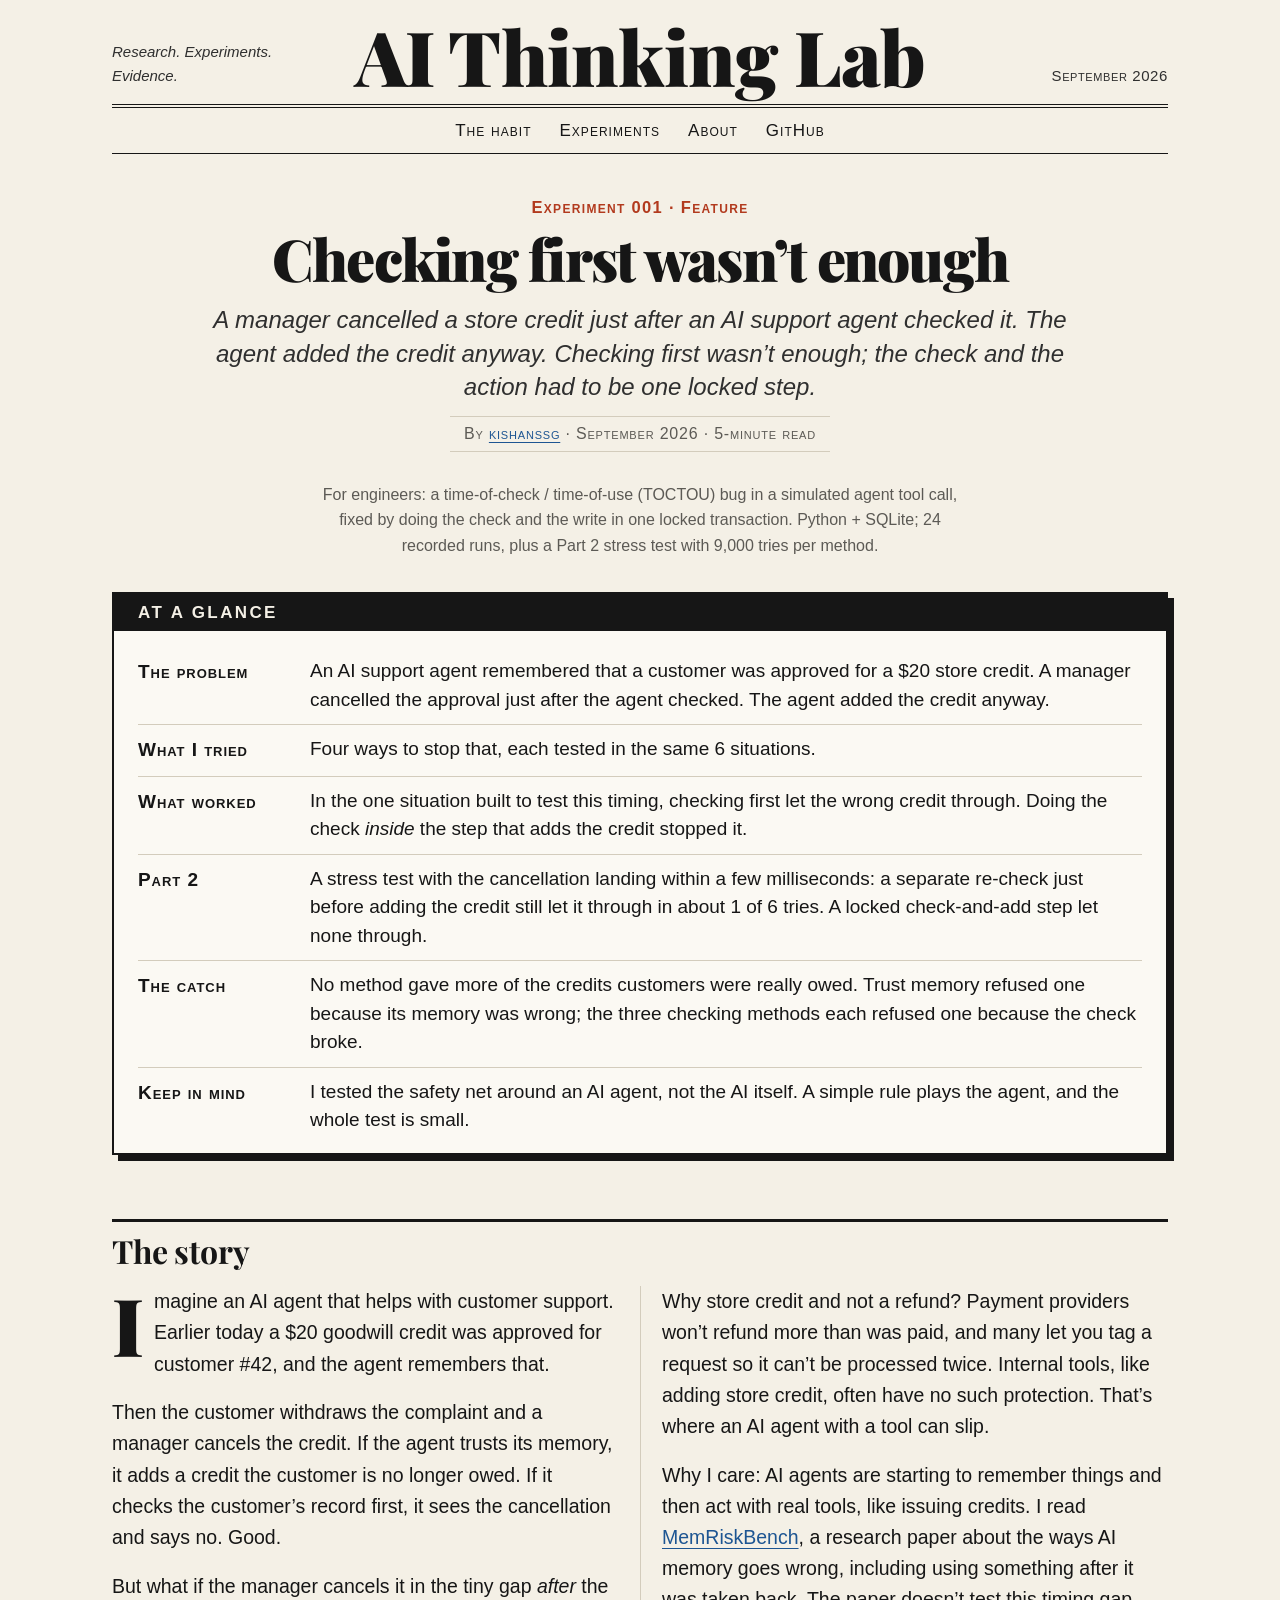
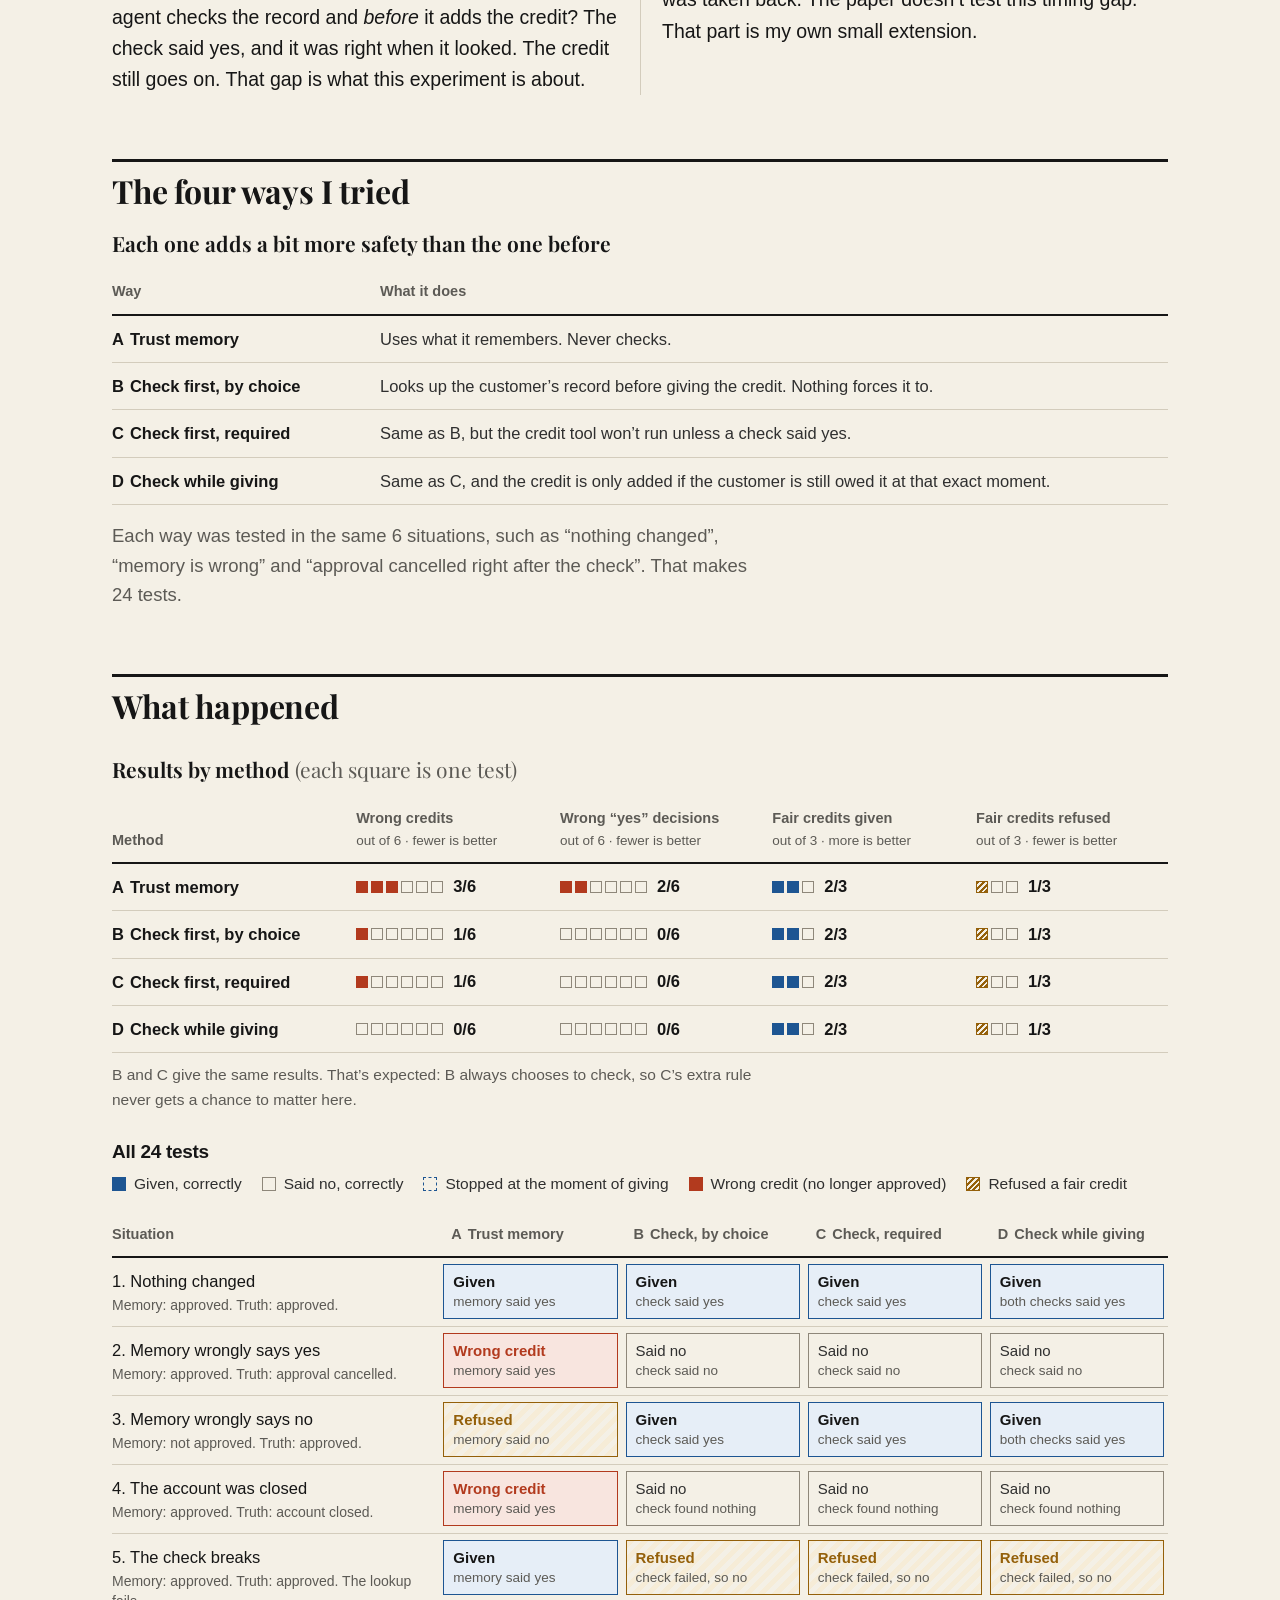
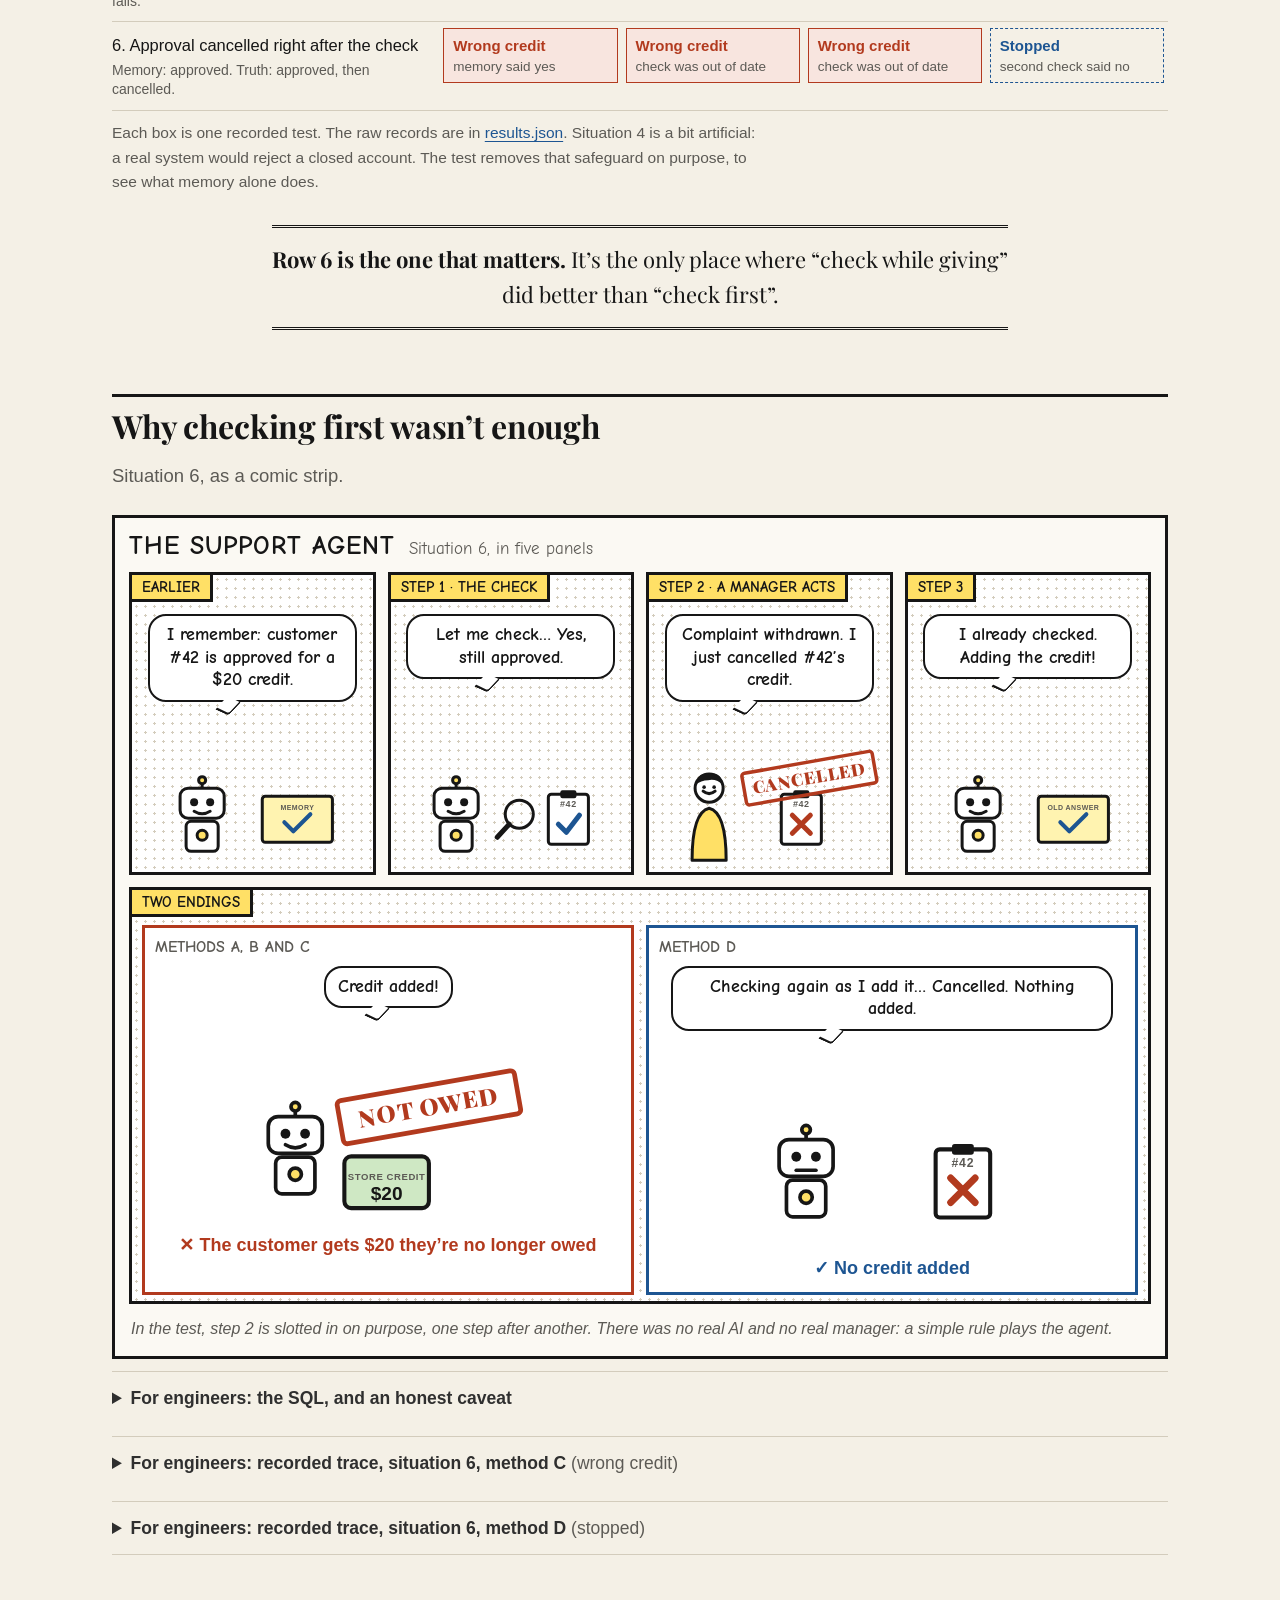
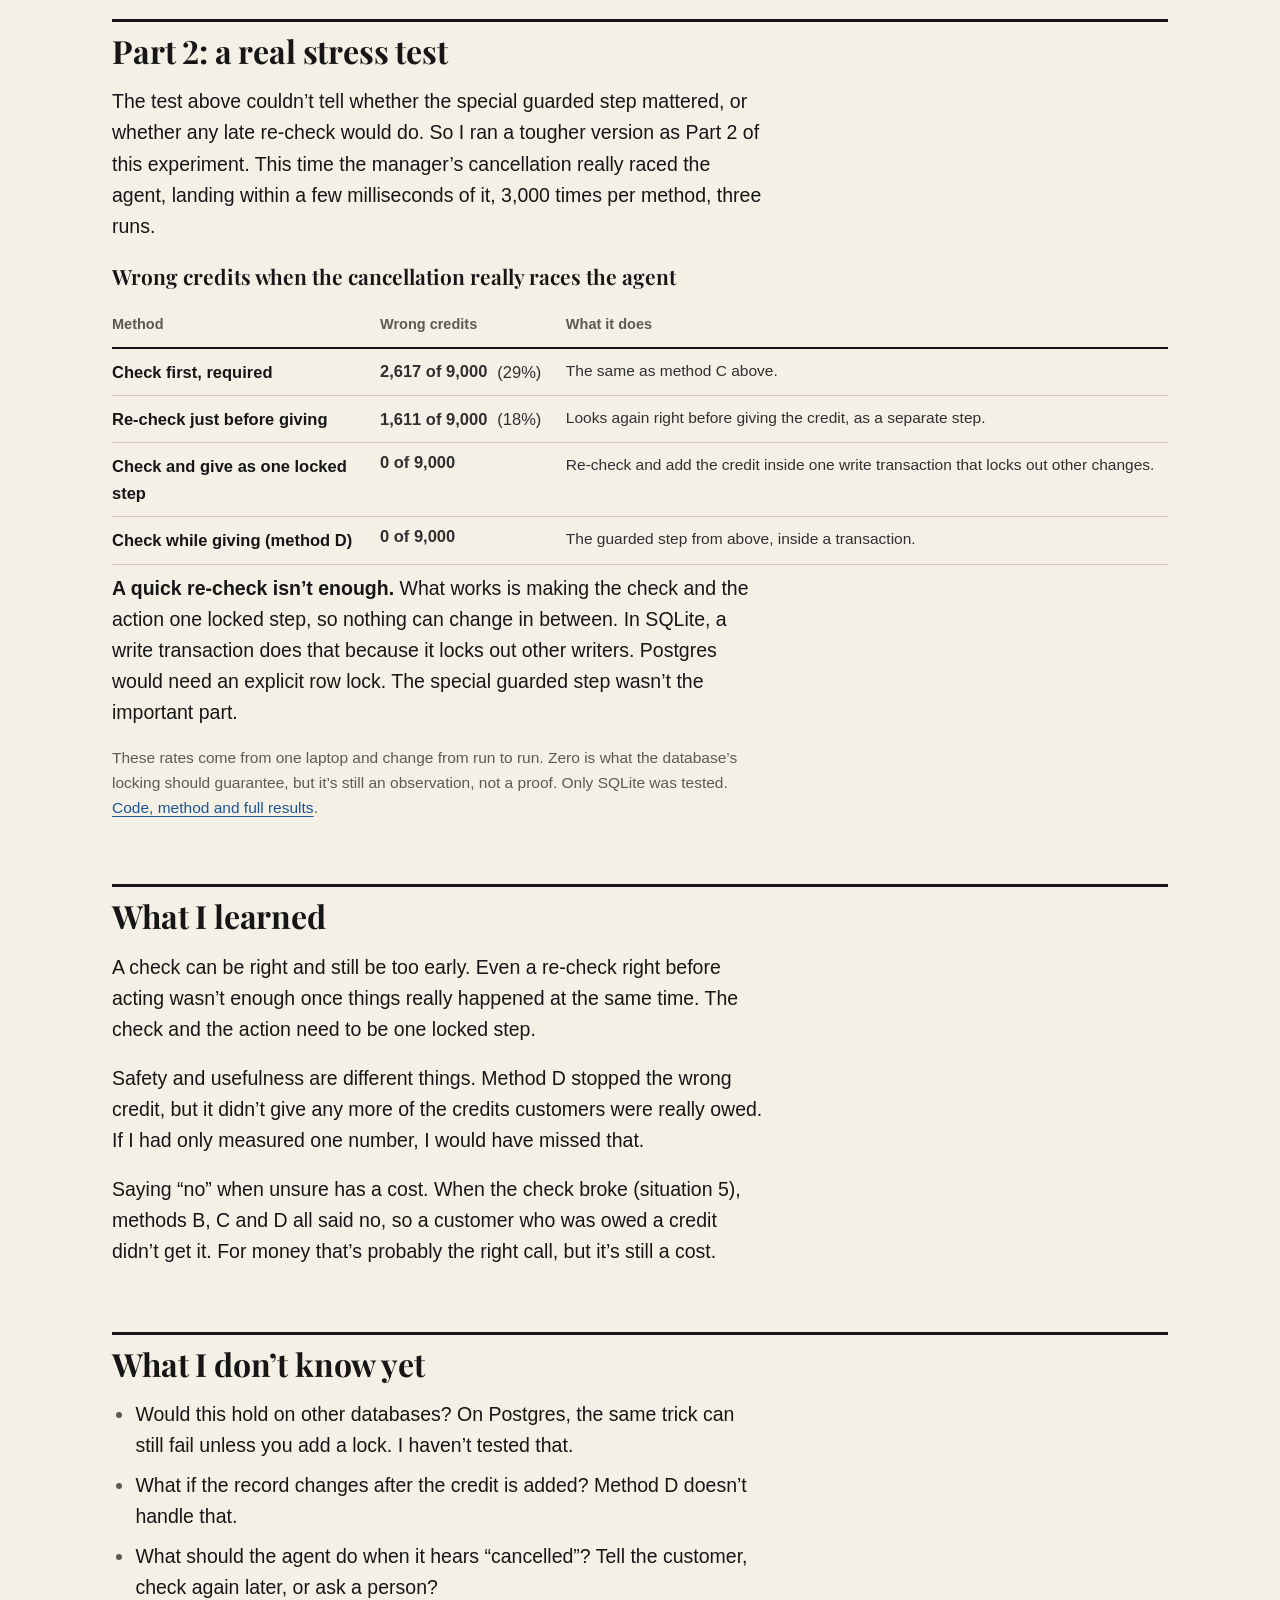
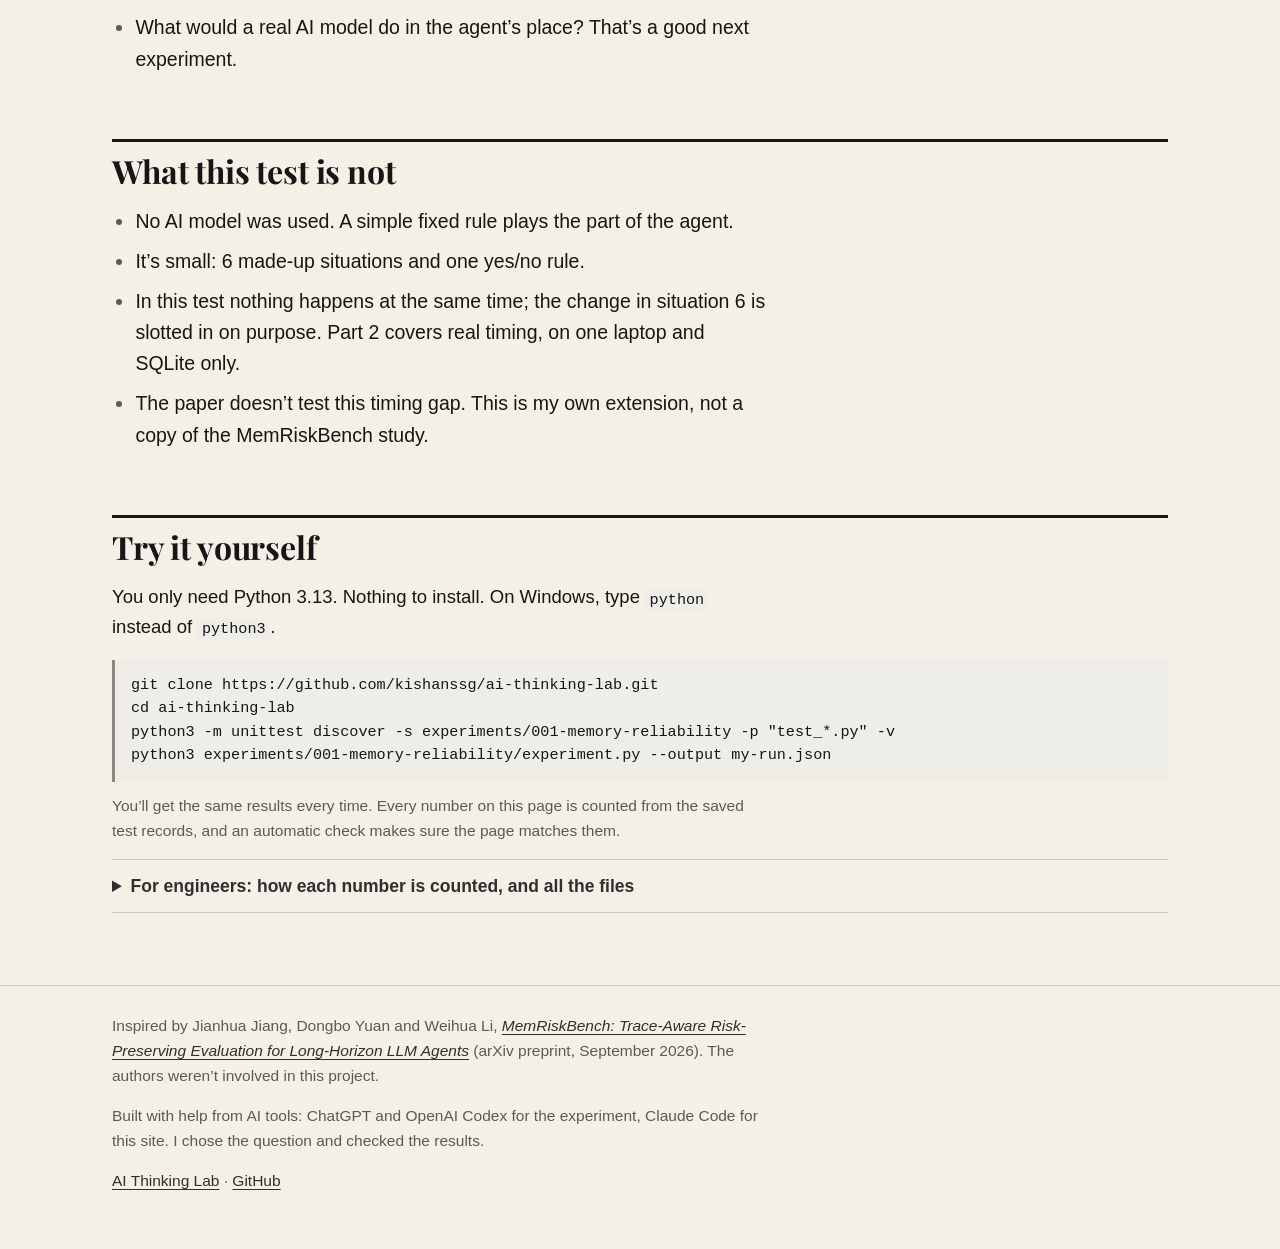
==== commit 11b1470b: "One experiment, two parts; code renamed to the store-credit wording - Move the concurrency follow-up" ====
--- a/docs/experiments/001-memory-reliability/index.html
+++ b/docs/experiments/001-memory-reliability/index.html
@@ -49,7 +49,7 @@
   <h1>Checking first wasn&rsquo;t enough</h1>
   <p class="deck">A manager cancelled a store credit just after an AI support agent checked it. The agent added the credit anyway. Checking first wasn&rsquo;t enough; the check and the action had to be one locked step.</p>
   <p class="byline">By <a href="https://github.com/kishanssg">kishanssg</a> &middot; September 2026 &middot; 5-minute read</p>
-  <p class="for-engineers">For engineers: a time-of-check / time-of-use (TOCTOU) bug in a simulated agent tool call, fixed by doing the check and the write in one locked transaction. Python + SQLite; 24 recorded runs, plus a stress test with 9,000 tries per method.</p>
+  <p class="for-engineers">For engineers: a time-of-check / time-of-use (TOCTOU) bug in a simulated agent tool call, fixed by doing the check and the write in one locked transaction. Python + SQLite; 24 recorded runs, plus a Part 2 stress test with 9,000 tries per method.</p>
 </div>
 
 <section class="glimpse" aria-labelledby="glimpse-title">
@@ -58,7 +58,7 @@
     <div><dt>The problem</dt><dd>An AI support agent remembered that a customer was approved for a $20 store credit. A manager cancelled the approval just after the agent checked. The agent added the credit anyway.</dd></div>
     <div><dt>What I tried</dt><dd>Four ways to stop that, each tested in the same 6 situations.</dd></div>
     <div><dt>What worked</dt><dd>In the one situation built to test this timing, checking first let the wrong credit through. Doing the check <em>inside</em> the step that adds the credit stopped it.</dd></div>
-    <div><dt>Follow-up</dt><dd>A stress test with the cancellation landing within a few milliseconds: a separate re-check just before adding the credit still let it through in about 1 of 6 tries. A locked check-and-add step let none through.</dd></div>
+    <div><dt>Part 2</dt><dd>A stress test with the cancellation landing within a few milliseconds: a separate re-check just before adding the credit still let it through in about 1 of 6 tries. A locked check-and-add step let none through.</dd></div>
     <div><dt>The catch</dt><dd>No method gave more of the credits customers were really owed. Trust memory refused one because its memory was wrong; the three checking methods each refused one because the check broke.</dd></div>
     <div><dt>Keep in mind</dt><dd>I tested the safety net around an AI agent, not the AI itself. A simple rule plays the agent, and the whole test is small.</dd></div>
   </dl>
@@ -72,7 +72,6 @@
     <p>But what if the manager cancels it in the tiny gap <em>after</em> the agent checks the record and <em>before</em> it adds the credit? The check said yes, and it was right when it looked. The credit still goes on. That gap is what this experiment is about.</p>
     <p>Why store credit and not a refund? Payment providers won&rsquo;t refund more than was paid, and many let you tag a request so it can&rsquo;t be processed twice. Internal tools, like adding store credit, often have no such protection. That&rsquo;s where an AI agent with a tool can slip.</p>
     <p>Why I care: AI agents are starting to remember things and then act with real tools, like issuing credits. I read <a href="https://arxiv.org/abs/2609.14976">MemRiskBench</a>, a research paper about the ways AI memory goes wrong, including using something after it was taken back. The paper doesn&rsquo;t test this timing gap. That part is my own small extension.</p>
-    <p>One honesty note: the test code uses a plain yes/no &ldquo;allowed&rdquo; flag (it calls it a worker and a shift). The store-credit story is an everyday picture of that same check.</p>
   </div>
 </section>
 
@@ -165,10 +164,10 @@
         <tbody>
           <tr>
             <th scope="row">1. Nothing changed<small>Memory: approved. Truth: approved.</small></th>
-            <td data-label="A &middot; Trust memory"><span class="cell o-write" data-scenario="eligible_unchanged" data-approach="A" data-recommended="true" data-committed="true"><b>Given</b><span>memory said yes</span></span></td>
-            <td data-label="B &middot; Check, by choice"><span class="cell o-write" data-scenario="eligible_unchanged" data-approach="B" data-recommended="true" data-committed="true"><b>Given</b><span>check said yes</span></span></td>
-            <td data-label="C &middot; Check, required"><span class="cell o-write" data-scenario="eligible_unchanged" data-approach="C" data-recommended="true" data-committed="true"><b>Given</b><span>check said yes</span></span></td>
-            <td data-label="D &middot; Check while giving"><span class="cell o-write" data-scenario="eligible_unchanged" data-approach="D" data-recommended="true" data-committed="true"><b>Given</b><span>both checks said yes</span></span></td>
+            <td data-label="A &middot; Trust memory"><span class="cell o-write" data-scenario="approved_unchanged" data-approach="A" data-recommended="true" data-committed="true"><b>Given</b><span>memory said yes</span></span></td>
+            <td data-label="B &middot; Check, by choice"><span class="cell o-write" data-scenario="approved_unchanged" data-approach="B" data-recommended="true" data-committed="true"><b>Given</b><span>check said yes</span></span></td>
+            <td data-label="C &middot; Check, required"><span class="cell o-write" data-scenario="approved_unchanged" data-approach="C" data-recommended="true" data-committed="true"><b>Given</b><span>check said yes</span></span></td>
+            <td data-label="D &middot; Check while giving"><span class="cell o-write" data-scenario="approved_unchanged" data-approach="D" data-recommended="true" data-committed="true"><b>Given</b><span>both checks said yes</span></span></td>
           </tr>
           <tr>
             <th scope="row">2. Memory wrongly says yes<small>Memory: approved. Truth: approval cancelled.</small></th>
@@ -186,10 +185,10 @@
           </tr>
           <tr>
             <th scope="row">4. The account was closed<small>Memory: approved. Truth: account closed.</small></th>
-            <td data-label="A &middot; Trust memory"><span class="cell o-invalid" data-scenario="worker_missing" data-approach="A" data-recommended="true" data-committed="true"><b>Wrong credit</b><span>memory said yes</span></span></td>
-            <td data-label="B &middot; Check, by choice"><span class="cell o-refuse" data-scenario="worker_missing" data-approach="B" data-recommended="false" data-committed="false"><b>Said no</b><span>check found nothing</span></span></td>
-            <td data-label="C &middot; Check, required"><span class="cell o-refuse" data-scenario="worker_missing" data-approach="C" data-recommended="false" data-committed="false"><b>Said no</b><span>check found nothing</span></span></td>
-            <td data-label="D &middot; Check while giving"><span class="cell o-refuse" data-scenario="worker_missing" data-approach="D" data-recommended="false" data-committed="false"><b>Said no</b><span>check found nothing</span></span></td>
+            <td data-label="A &middot; Trust memory"><span class="cell o-invalid" data-scenario="account_closed" data-approach="A" data-recommended="true" data-committed="true"><b>Wrong credit</b><span>memory said yes</span></span></td>
+            <td data-label="B &middot; Check, by choice"><span class="cell o-refuse" data-scenario="account_closed" data-approach="B" data-recommended="false" data-committed="false"><b>Said no</b><span>check found nothing</span></span></td>
+            <td data-label="C &middot; Check, required"><span class="cell o-refuse" data-scenario="account_closed" data-approach="C" data-recommended="false" data-committed="false"><b>Said no</b><span>check found nothing</span></span></td>
+            <td data-label="D &middot; Check while giving"><span class="cell o-refuse" data-scenario="account_closed" data-approach="D" data-recommended="false" data-committed="false"><b>Said no</b><span>check found nothing</span></span></td>
           </tr>
           <tr>
             <th scope="row">5. The check breaks<small>Memory: approved. Truth: approved. The lookup fails.</small></th>
@@ -200,10 +199,10 @@
           </tr>
           <tr>
             <th scope="row">6. Approval cancelled right after the check<small>Memory: approved. Truth: approved, then cancelled.</small></th>
-            <td data-label="A &middot; Trust memory"><span class="cell o-invalid" data-scenario="eligibility_flip" data-approach="A" data-recommended="true" data-committed="true"><b>Wrong credit</b><span>memory said yes</span></span></td>
-            <td data-label="B &middot; Check, by choice"><span class="cell o-invalid" data-scenario="eligibility_flip" data-approach="B" data-recommended="true" data-committed="true"><b>Wrong credit</b><span>check was out of date</span></span></td>
-            <td data-label="C &middot; Check, required"><span class="cell o-invalid" data-scenario="eligibility_flip" data-approach="C" data-recommended="true" data-committed="true"><b>Wrong credit</b><span>check was out of date</span></span></td>
-            <td data-label="D &middot; Check while giving"><span class="cell o-blocked" data-scenario="eligibility_flip" data-approach="D" data-recommended="true" data-committed="false"><b>Stopped</b><span>second check said no</span></span></td>
+            <td data-label="A &middot; Trust memory"><span class="cell o-invalid" data-scenario="approval_cancelled" data-approach="A" data-recommended="true" data-committed="true"><b>Wrong credit</b><span>memory said yes</span></span></td>
+            <td data-label="B &middot; Check, by choice"><span class="cell o-invalid" data-scenario="approval_cancelled" data-approach="B" data-recommended="true" data-committed="true"><b>Wrong credit</b><span>check was out of date</span></span></td>
+            <td data-label="C &middot; Check, required"><span class="cell o-invalid" data-scenario="approval_cancelled" data-approach="C" data-recommended="true" data-committed="true"><b>Wrong credit</b><span>check was out of date</span></span></td>
+            <td data-label="D &middot; Check while giving"><span class="cell o-blocked" data-scenario="approval_cancelled" data-approach="D" data-recommended="true" data-committed="false"><b>Stopped</b><span>second check said no</span></span></td>
           </tr>
         </tbody>
       </table>
@@ -269,60 +268,60 @@
     <div class="measure">
       <p>B and C run an unguarded insert. D runs a conditional insert inside a write transaction (abridged from <a href="https://github.com/kishanssg/ai-thinking-lab/blob/main/experiments/001-memory-reliability/experiment.py#L53-L74"><code>Store.commit</code></a>):</p>
 <pre tabindex="0"><code>BEGIN IMMEDIATE;
-INSERT INTO assignments (shift, worker)
-SELECT 'toy-shift', id FROM workers
-WHERE id = 'toy-worker' AND eligible = 1;
+INSERT INTO credits (credit_id, customer)
+SELECT 'credit-42', id FROM customers
+WHERE id = 'customer-42' AND approved = 1;
 COMMIT;</code></pre>
-      <p>The caveat: the change in step 2 is applied before D&rsquo;s transaction starts, on one in-memory connection. So <code>BEGIN IMMEDIATE</code> never has another writer to block, and a plain re-read right before an unguarded insert would also have scored 0/6. This test shows that checking at write time catches the change. It does not test the guard under real concurrency; the <a href="#followup">follow-up</a> does. <code>BEGIN IMMEDIATE</code> is there to make the &ldquo;already done?&rdquo; check and the insert one unit against other writers.</p>
+      <p>The caveat: the change in step 2 is applied before D&rsquo;s transaction starts, on one in-memory connection. So <code>BEGIN IMMEDIATE</code> never has another writer to block, and a plain re-read right before an unguarded insert would also have scored 0/6. This test shows that checking at write time catches the change. It does not test the guard under real concurrency; <a href="#part-2">Part 2</a> does. <code>BEGIN IMMEDIATE</code> is there to make the &ldquo;already done?&rdquo; check and the insert one unit against other writers.</p>
     </div>
   </details>
   <details class="eng">
     <summary>For engineers: recorded trace, situation 6, method C <span class="muted">(wrong credit)</span></summary>
-<pre tabindex="0" data-trace="eligibility_flip/C"><code>[
+<pre tabindex="0" data-trace="approval_cancelled/C"><code>[
   {"kind": "ground_truth", "phase": "initial", "state": true, "memory": true},
-  {"kind": "verification", "eligible": true, "reason": "eligible"},
-  {"kind": "decision", "recommended": true, "reason": "eligible", "ground_truth": true},
+  {"kind": "verification", "approved": true, "reason": "approved"},
+  {"kind": "decision", "recommended": true, "reason": "approved", "ground_truth": true},
   {"kind": "state_change", "reason": "injected_before_commit", "state": false},
   {"kind": "ground_truth", "phase": "commit", "state": false},
-  {"kind": "commit_attempt", "committed": true, "guarded": false, "reason": "assigned", "ground_truth": false},
-  {"kind": "final", "assignment_count": 1}
+  {"kind": "commit_attempt", "committed": true, "guarded": false, "reason": "credited", "ground_truth": false},
+  {"kind": "final", "credit_count": 1}
 ]</code></pre>
   </details>
   <details class="eng">
     <summary>For engineers: recorded trace, situation 6, method D <span class="muted">(stopped)</span></summary>
-<pre tabindex="0" data-trace="eligibility_flip/D"><code>[
+<pre tabindex="0" data-trace="approval_cancelled/D"><code>[
   {"kind": "ground_truth", "phase": "initial", "state": true, "memory": true},
-  {"kind": "verification", "eligible": true, "reason": "eligible"},
-  {"kind": "decision", "recommended": true, "reason": "eligible", "ground_truth": true},
+  {"kind": "verification", "approved": true, "reason": "approved"},
+  {"kind": "decision", "recommended": true, "reason": "approved", "ground_truth": true},
   {"kind": "state_change", "reason": "injected_before_commit", "state": false},
   {"kind": "ground_truth", "phase": "commit", "state": false},
-  {"kind": "commit_attempt", "committed": false, "guarded": true, "reason": "ineligible_or_missing", "ground_truth": false},
-  {"kind": "final", "assignment_count": 0}
+  {"kind": "commit_attempt", "committed": false, "guarded": true, "reason": "not_approved_or_closed", "ground_truth": false},
+  {"kind": "final", "credit_count": 0}
 ]</code></pre>
   </details>
 </section>
 
-<section id="followup" aria-labelledby="followup-title">
-  <h2 id="followup-title">Follow-up: a real stress test</h2>
-  <div class="prose measure">
-    <p>The test above couldn&rsquo;t tell whether the special guarded step mattered, or whether any late re-check would do. So I ran a tougher version (Experiment 001b). This time the manager&rsquo;s cancellation really raced the agent, landing within a few milliseconds of it, 3,000 times per method, three runs.</p>
+<section id="part-2" aria-labelledby="part2-title">
+  <h2 id="part2-title">Part 2: a real stress test</h2>
+  <div class="prose measure">
+    <p>The test above couldn&rsquo;t tell whether the special guarded step mattered, or whether any late re-check would do. So I ran a tougher version as Part 2 of this experiment. This time the manager&rsquo;s cancellation really raced the agent, landing within a few milliseconds of it, 3,000 times per method, three runs.</p>
   </div>
   <div class="table-scroll">
-    <table class="compare simple followup-table">
+    <table class="compare simple part2-table">
       <caption>Wrong credits when the cancellation really races the agent</caption>
       <thead><tr><th scope="col">Method</th><th scope="col">Wrong credits</th><th scope="col">What it does</th></tr></thead>
       <tbody>
-        <tr><th scope="row">Check first, required</th><td><span class="metric" data-exp="001b" data-approach="C" data-value="2460/9000"><span class="value">2,460 of 9,000</span> (27%)</span></td><td class="note">The same as method C above.</td></tr>
-        <tr><th scope="row">Re-check just before giving</th><td><span class="metric" data-exp="001b" data-approach="E" data-value="1472/9000"><span class="value">1,472 of 9,000</span> (16%)</span></td><td class="note">Looks again right before giving the credit, as a separate step.</td></tr>
-        <tr><th scope="row">Check and give as one locked step</th><td><span class="metric" data-exp="001b" data-approach="F" data-value="0/9000"><span class="value">0 of 9,000</span></span></td><td class="note">Re-check and add the credit inside one write transaction that locks out other changes.</td></tr>
-        <tr><th scope="row">Check while giving (method D)</th><td><span class="metric" data-exp="001b" data-approach="D" data-value="0/9000"><span class="value">0 of 9,000</span></span></td><td class="note">The guarded step from above, inside a transaction.</td></tr>
+        <tr><th scope="row">Check first, required</th><td><span class="metric" data-exp="part2" data-approach="C" data-value="2617/9000"><span class="value">2,617 of 9,000</span> (29%)</span></td><td class="note">The same as method C above.</td></tr>
+        <tr><th scope="row">Re-check just before giving</th><td><span class="metric" data-exp="part2" data-approach="E" data-value="1611/9000"><span class="value">1,611 of 9,000</span> (18%)</span></td><td class="note">Looks again right before giving the credit, as a separate step.</td></tr>
+        <tr><th scope="row">Check and give as one locked step</th><td><span class="metric" data-exp="part2" data-approach="F" data-value="0/9000"><span class="value">0 of 9,000</span></span></td><td class="note">Re-check and add the credit inside one write transaction that locks out other changes.</td></tr>
+        <tr><th scope="row">Check while giving (method D)</th><td><span class="metric" data-exp="part2" data-approach="D" data-value="0/9000"><span class="value">0 of 9,000</span></span></td><td class="note">The guarded step from above, inside a transaction.</td></tr>
       </tbody>
     </table>
   </div>
   <div class="prose measure">
     <p><strong>A quick re-check isn&rsquo;t enough.</strong> What works is making the check and the action one locked step, so nothing can change in between. In SQLite, a write transaction does that because it locks out other writers. Postgres would need an explicit row lock. The special guarded step wasn&rsquo;t the important part.</p>
   </div>
-  <p class="measure small muted">These rates come from one laptop and change from run to run. Zero is what the database&rsquo;s locking should guarantee, but it&rsquo;s still an observation, not a proof. Only SQLite was tested. <a href="https://github.com/kishanssg/ai-thinking-lab/blob/main/experiments/001b-concurrent-guard/README.md">Code, method and full results</a>.</p>
+  <p class="measure small muted">These rates come from one laptop and change from run to run. Zero is what the database&rsquo;s locking should guarantee, but it&rsquo;s still an observation, not a proof. Only SQLite was tested. <a href="https://github.com/kishanssg/ai-thinking-lab/blob/main/experiments/001-memory-reliability/part-2-stress-test/README.md">Code, method and full results</a>.</p>
 </section>
 
 <section id="learned" aria-labelledby="learned-title">
@@ -352,7 +351,7 @@
     <ul>
       <li>No AI model was used. A simple fixed rule plays the part of the agent.</li>
       <li>It&rsquo;s small: 6 made-up situations and one yes/no rule.</li>
-      <li>In this test nothing happens at the same time; the change in situation 6 is slotted in on purpose. The follow-up covers real timing, on one laptop and SQLite only.</li>
+      <li>In this test nothing happens at the same time; the change in situation 6 is slotted in on purpose. Part 2 covers real timing, on one laptop and SQLite only.</li>
       <li>The paper doesn&rsquo;t test this timing gap. This is my own extension, not a copy of the MemRiskBench study.</li>
     </ul>
   </div>
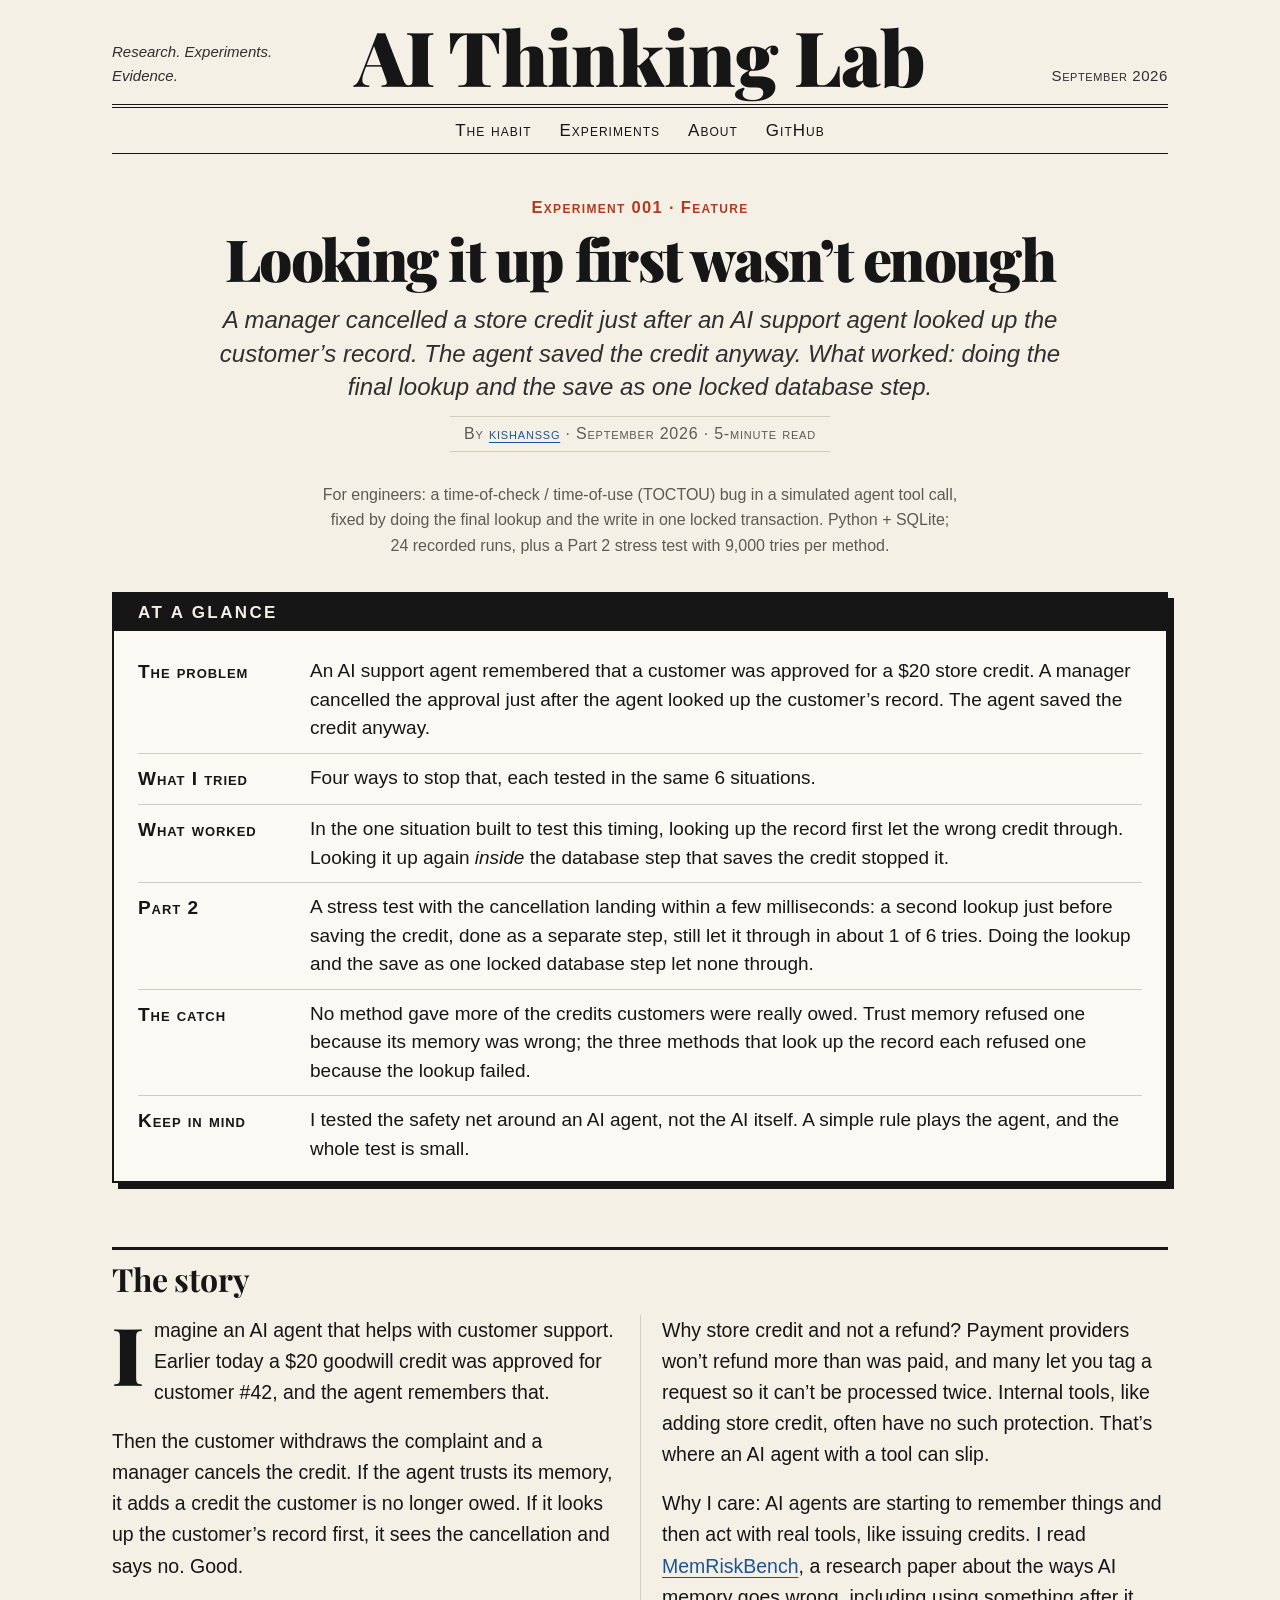
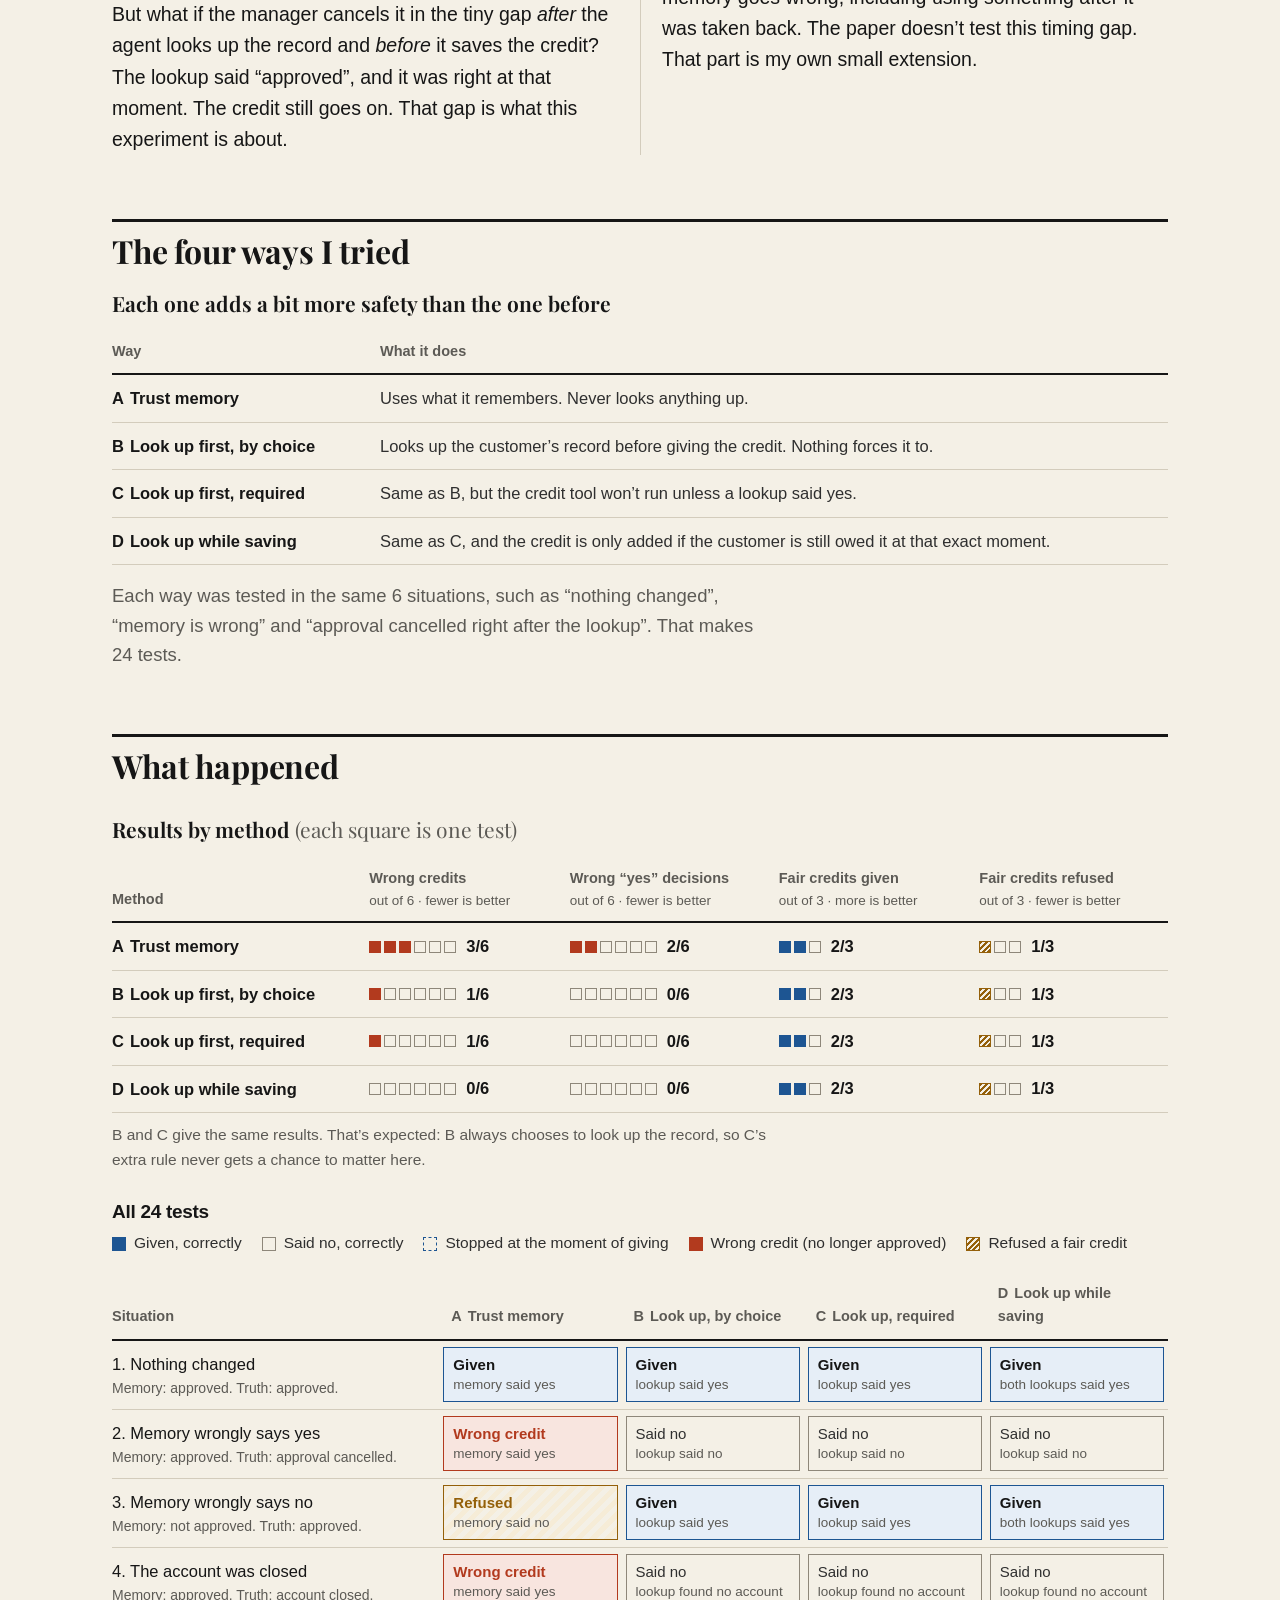
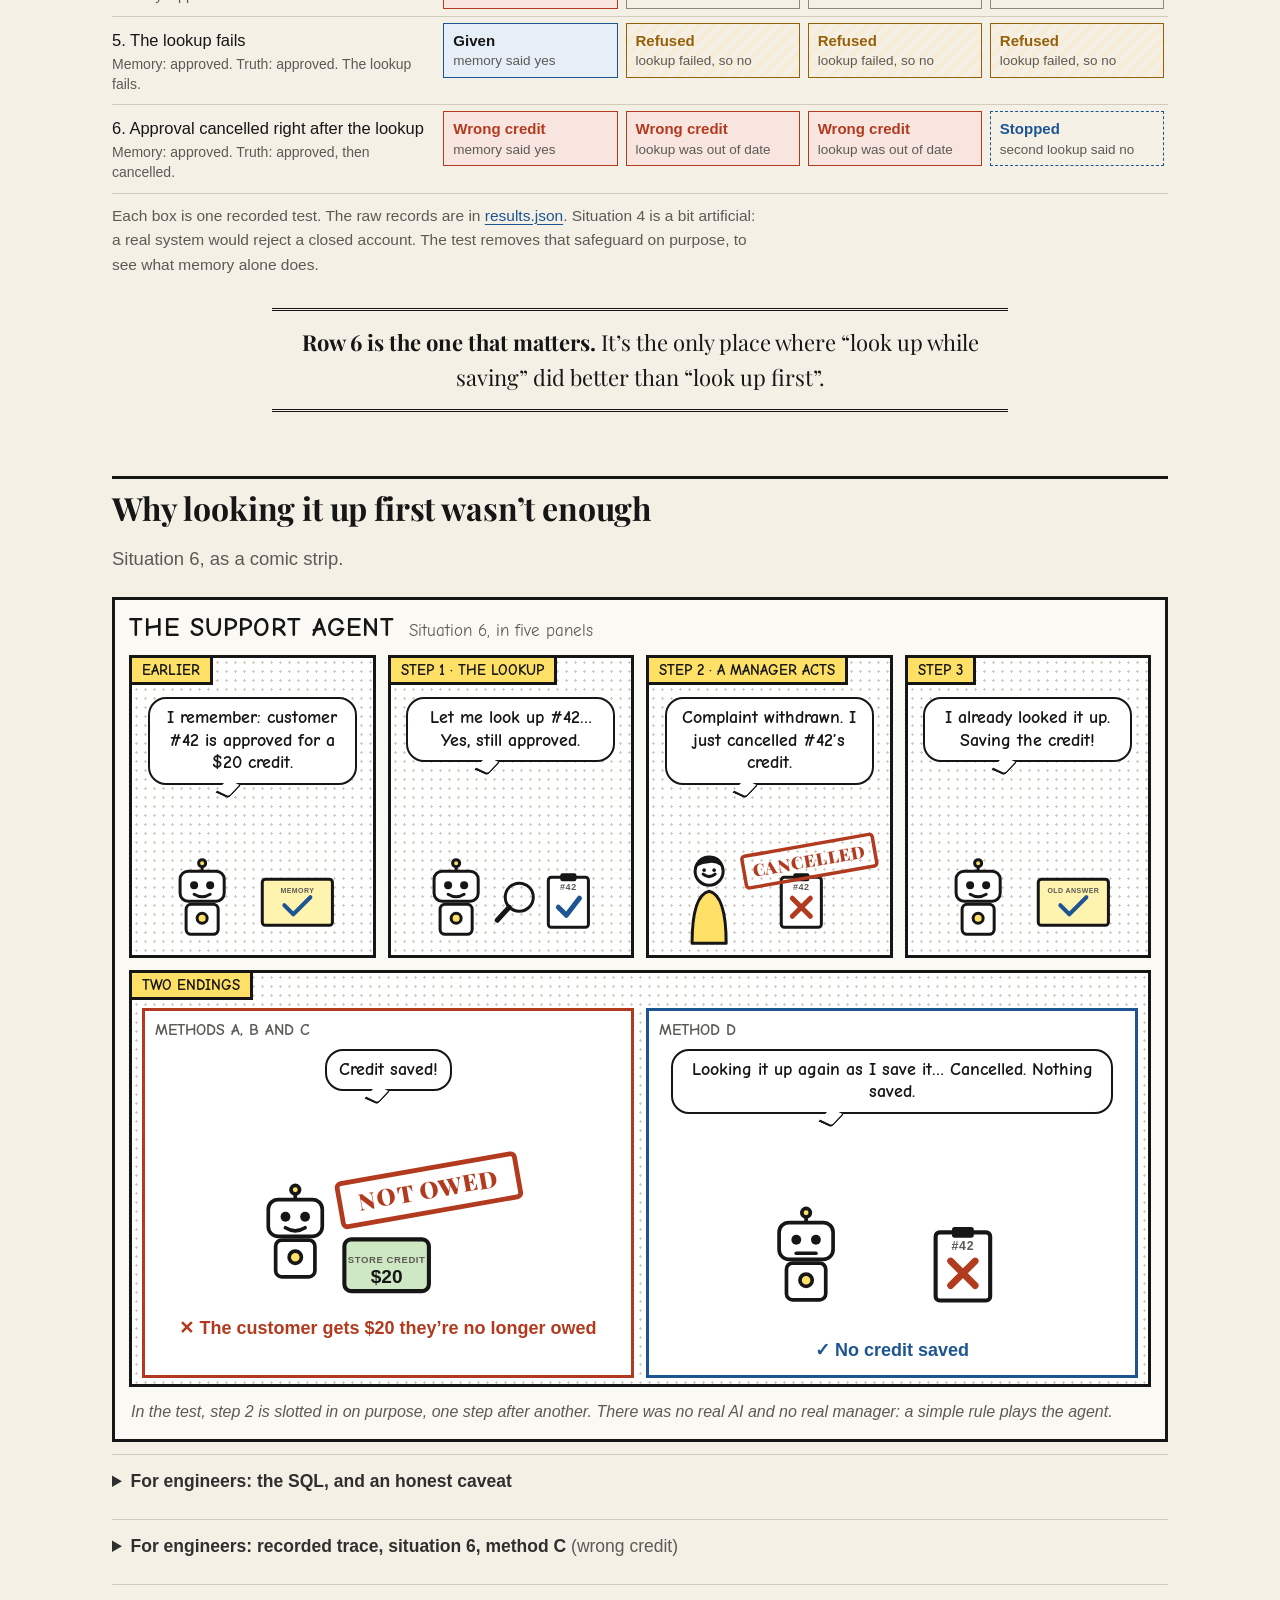
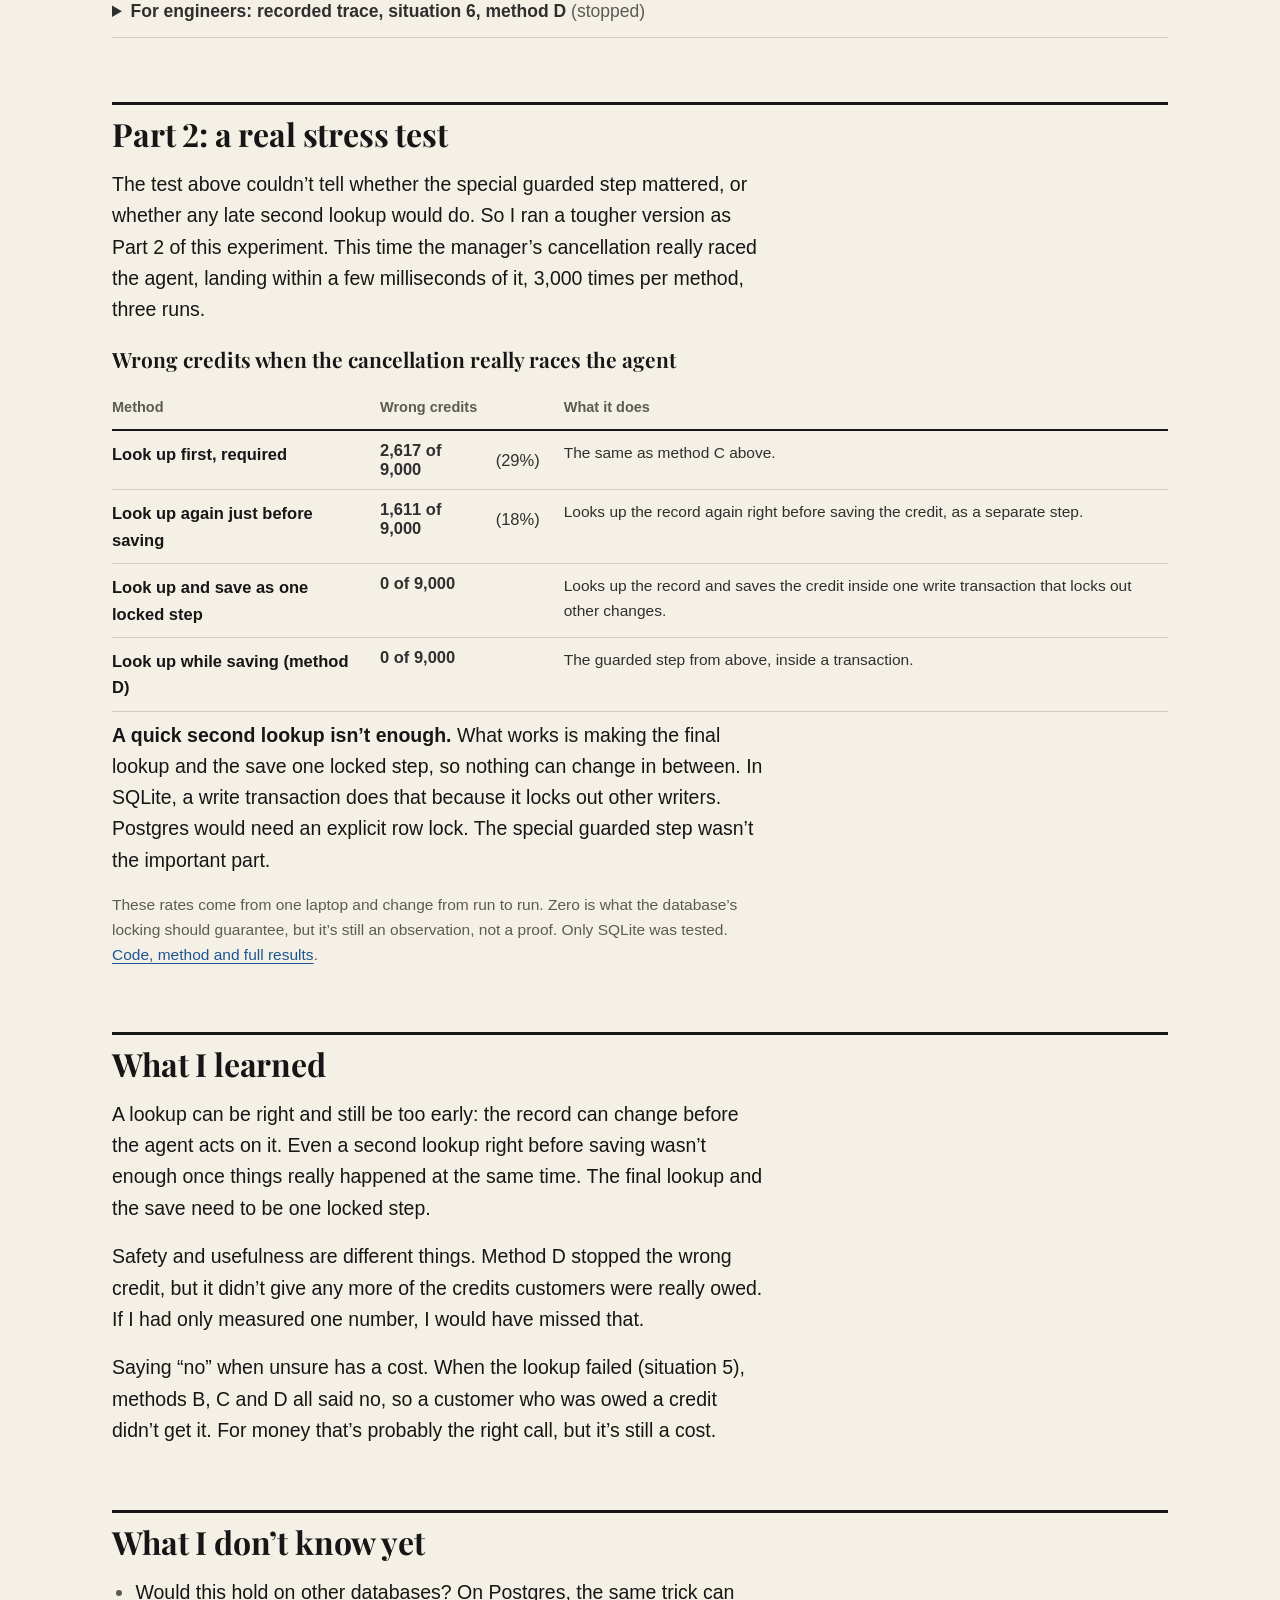
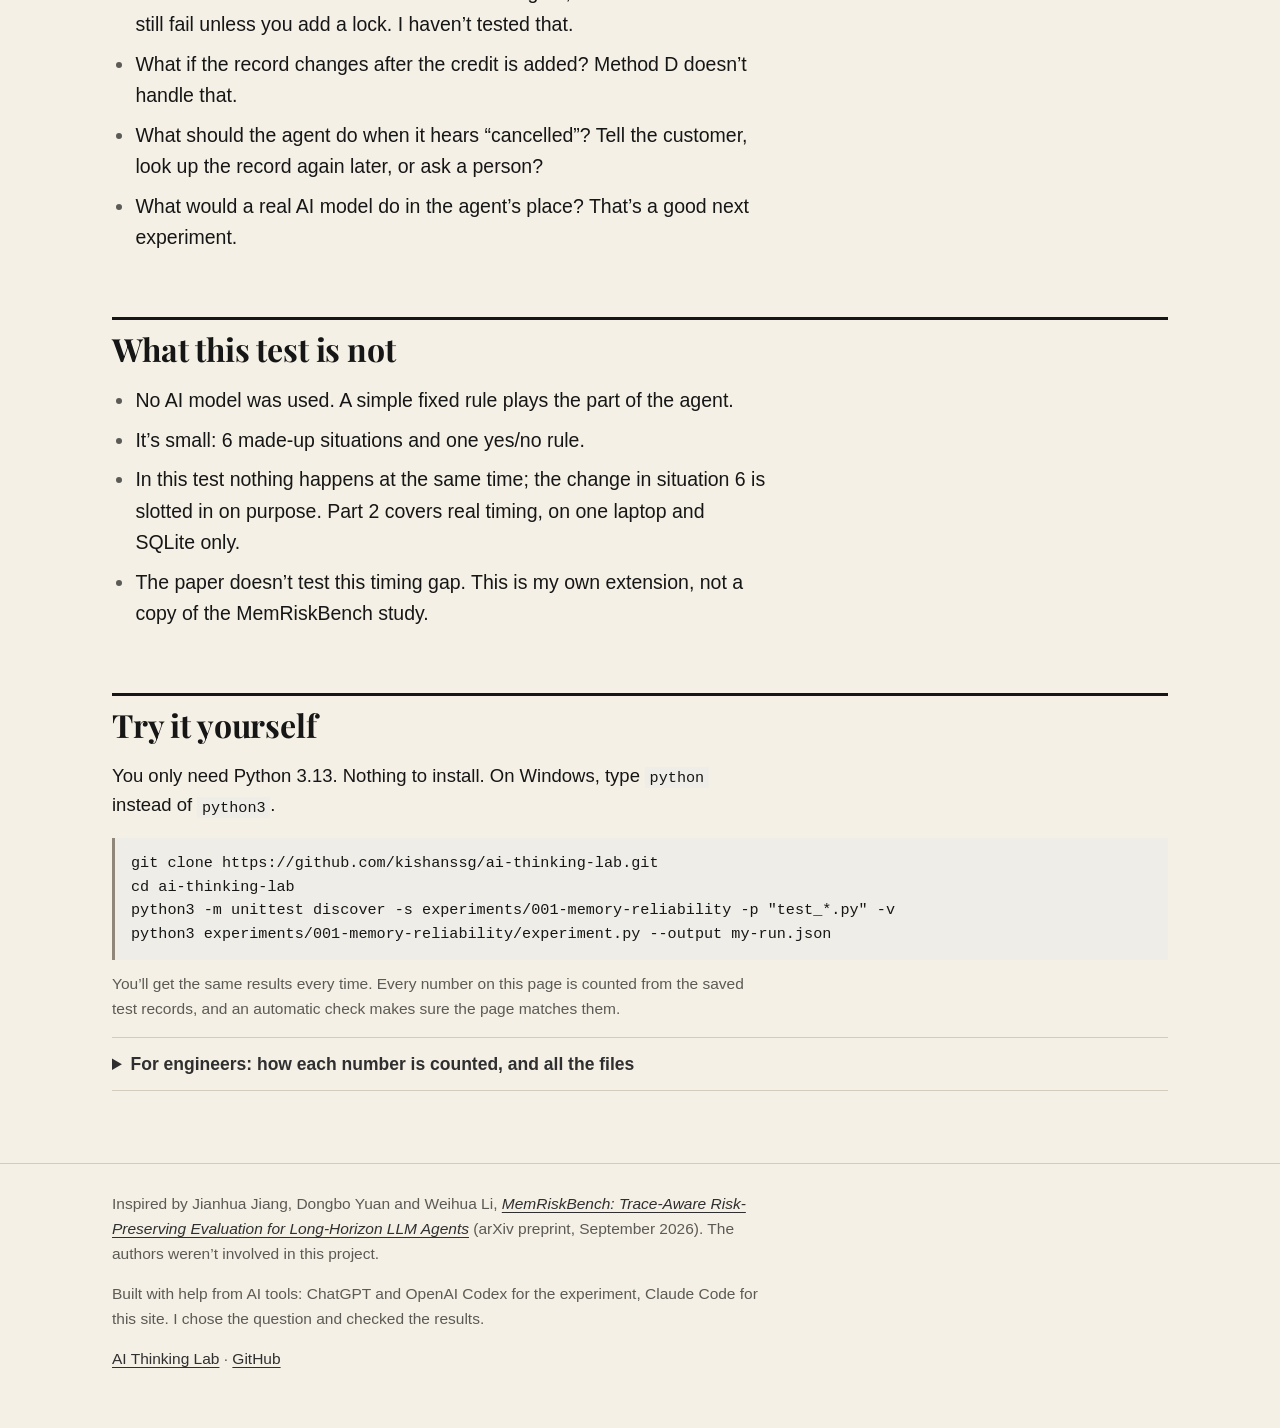
==== commit 52d7a478: "Replace vague 'check' wording with who looks up what - 'Check first' becomes 'look up the customer's" ====
--- a/docs/experiments/001-memory-reliability/index.html
+++ b/docs/experiments/001-memory-reliability/index.html
@@ -3,8 +3,8 @@
 <head>
 <meta charset="utf-8">
 <meta name="viewport" content="width=device-width, initial-scale=1">
-<title>Experiment 001: Checking first wasn&rsquo;t enough &middot; AI Thinking Lab</title>
-<meta name="description" content="A small test of the safety net around an AI support agent: a credit approval is cancelled just after the agent checks it. Checking first still let the wrong credit through; doing the check in the same locked step as giving the credit stopped it.">
+<title>Experiment 001: Looking it up first wasn&rsquo;t enough &middot; AI Thinking Lab</title>
+<meta name="description" content="A small test of the safety net around an AI support agent: a credit approval is cancelled just after the agent checks it. Looking up the customer&rsquo;s record first still let the wrong credit through; doing the final lookup and the save as one locked database step stopped it.">
 <meta name="author" content="kishanssg">
 <link rel="canonical" href="https://kishanssg.github.io/ai-thinking-lab/experiments/001-memory-reliability/">
 <link rel="icon" href="../../assets/favicon.svg" type="image/svg+xml">
@@ -14,8 +14,8 @@
 <link rel="stylesheet" href="../../assets/site.css">
 <meta property="og:type" content="article">
 <meta property="og:site_name" content="AI Thinking Lab">
-<meta property="og:title" content="Checking first still let a wrong credit through">
-<meta property="og:description" content="An approval was cancelled just after an AI support agent checked it. Checking first still let the credit through; one locked check-and-give step stopped it.">
+<meta property="og:title" content="Looking it up first still let a wrong credit through">
+<meta property="og:description" content="An approval was cancelled just after an AI support agent looked up the customer&rsquo;s record. Looking it up first still let the credit through; doing the final lookup and the save as one locked step stopped it.">
 <meta property="og:url" content="https://kishanssg.github.io/ai-thinking-lab/experiments/001-memory-reliability/">
 <meta property="og:image" content="https://kishanssg.github.io/ai-thinking-lab/assets/og-experiment-001.png">
 <meta property="og:image:width" content="1200">
@@ -46,20 +46,20 @@
 
 <div class="intro article-head">
   <p class="section-label">Experiment 001 &middot; Feature</p>
-  <h1>Checking first wasn&rsquo;t enough</h1>
-  <p class="deck">A manager cancelled a store credit just after an AI support agent checked it. The agent added the credit anyway. Checking first wasn&rsquo;t enough; the check and the action had to be one locked step.</p>
+  <h1>Looking it up first wasn&rsquo;t enough</h1>
+  <p class="deck">A manager cancelled a store credit just after an AI support agent looked up the customer&rsquo;s record. The agent saved the credit anyway. What worked: doing the final lookup and the save as one locked database step.</p>
   <p class="byline">By <a href="https://github.com/kishanssg">kishanssg</a> &middot; September 2026 &middot; 5-minute read</p>
-  <p class="for-engineers">For engineers: a time-of-check / time-of-use (TOCTOU) bug in a simulated agent tool call, fixed by doing the check and the write in one locked transaction. Python + SQLite; 24 recorded runs, plus a Part 2 stress test with 9,000 tries per method.</p>
+  <p class="for-engineers">For engineers: a time-of-check / time-of-use (TOCTOU) bug in a simulated agent tool call, fixed by doing the final lookup and the write in one locked transaction. Python + SQLite; 24 recorded runs, plus a Part 2 stress test with 9,000 tries per method.</p>
 </div>
 
 <section class="glimpse" aria-labelledby="glimpse-title">
   <h2 id="glimpse-title">At a glance</h2>
   <dl class="glimpse-list">
-    <div><dt>The problem</dt><dd>An AI support agent remembered that a customer was approved for a $20 store credit. A manager cancelled the approval just after the agent checked. The agent added the credit anyway.</dd></div>
+    <div><dt>The problem</dt><dd>An AI support agent remembered that a customer was approved for a $20 store credit. A manager cancelled the approval just after the agent looked up the customer&rsquo;s record. The agent saved the credit anyway.</dd></div>
     <div><dt>What I tried</dt><dd>Four ways to stop that, each tested in the same 6 situations.</dd></div>
-    <div><dt>What worked</dt><dd>In the one situation built to test this timing, checking first let the wrong credit through. Doing the check <em>inside</em> the step that adds the credit stopped it.</dd></div>
-    <div><dt>Part 2</dt><dd>A stress test with the cancellation landing within a few milliseconds: a separate re-check just before adding the credit still let it through in about 1 of 6 tries. A locked check-and-add step let none through.</dd></div>
-    <div><dt>The catch</dt><dd>No method gave more of the credits customers were really owed. Trust memory refused one because its memory was wrong; the three checking methods each refused one because the check broke.</dd></div>
+    <div><dt>What worked</dt><dd>In the one situation built to test this timing, looking up the record first let the wrong credit through. Looking it up again <em>inside</em> the database step that saves the credit stopped it.</dd></div>
+    <div><dt>Part 2</dt><dd>A stress test with the cancellation landing within a few milliseconds: a second lookup just before saving the credit, done as a separate step, still let it through in about 1 of 6 tries. Doing the lookup and the save as one locked database step let none through.</dd></div>
+    <div><dt>The catch</dt><dd>No method gave more of the credits customers were really owed. Trust memory refused one because its memory was wrong; the three methods that look up the record each refused one because the lookup failed.</dd></div>
     <div><dt>Keep in mind</dt><dd>I tested the safety net around an AI agent, not the AI itself. A simple rule plays the agent, and the whole test is small.</dd></div>
   </dl>
 </section>
@@ -68,8 +68,8 @@
   <h2 id="story-title">The story</h2>
   <div class="prose measure">
     <p>Imagine an AI agent that helps with customer support. Earlier today a $20 goodwill credit was approved for customer #42, and the agent remembers that.</p>
-    <p>Then the customer withdraws the complaint and a manager cancels the credit. If the agent trusts its memory, it adds a credit the customer is no longer owed. If it checks the customer&rsquo;s record first, it sees the cancellation and says no. Good.</p>
-    <p>But what if the manager cancels it in the tiny gap <em>after</em> the agent checks the record and <em>before</em> it adds the credit? The check said yes, and it was right when it looked. The credit still goes on. That gap is what this experiment is about.</p>
+    <p>Then the customer withdraws the complaint and a manager cancels the credit. If the agent trusts its memory, it adds a credit the customer is no longer owed. If it looks up the customer&rsquo;s record first, it sees the cancellation and says no. Good.</p>
+    <p>But what if the manager cancels it in the tiny gap <em>after</em> the agent looks up the record and <em>before</em> it saves the credit? The lookup said &ldquo;approved&rdquo;, and it was right at that moment. The credit still goes on. That gap is what this experiment is about.</p>
     <p>Why store credit and not a refund? Payment providers won&rsquo;t refund more than was paid, and many let you tag a request so it can&rsquo;t be processed twice. Internal tools, like adding store credit, often have no such protection. That&rsquo;s where an AI agent with a tool can slip.</p>
     <p>Why I care: AI agents are starting to remember things and then act with real tools, like issuing credits. I read <a href="https://arxiv.org/abs/2609.14976">MemRiskBench</a>, a research paper about the ways AI memory goes wrong, including using something after it was taken back. The paper doesn&rsquo;t test this timing gap. That part is my own small extension.</p>
   </div>
@@ -82,14 +82,14 @@
       <caption>Each one adds a bit more safety than the one before</caption>
       <thead><tr><th scope="col">Way</th><th scope="col">What it does</th></tr></thead>
       <tbody>
-        <tr><th scope="row"><span class="approach-tag">A</span>Trust memory</th><td data-label="What it does">Uses what it remembers. Never checks.</td></tr>
-        <tr><th scope="row"><span class="approach-tag">B</span>Check first, by choice</th><td data-label="What it does">Looks up the customer&rsquo;s record before giving the credit. Nothing forces it to.</td></tr>
-        <tr><th scope="row"><span class="approach-tag">C</span>Check first, required</th><td data-label="What it does">Same as B, but the credit tool won&rsquo;t run unless a check said yes.</td></tr>
-        <tr><th scope="row"><span class="approach-tag">D</span>Check while giving</th><td data-label="What it does">Same as C, and the credit is only added if the customer is still owed it at that exact moment.</td></tr>
+        <tr><th scope="row"><span class="approach-tag">A</span>Trust memory</th><td data-label="What it does">Uses what it remembers. Never looks anything up.</td></tr>
+        <tr><th scope="row"><span class="approach-tag">B</span>Look up first, by choice</th><td data-label="What it does">Looks up the customer&rsquo;s record before giving the credit. Nothing forces it to.</td></tr>
+        <tr><th scope="row"><span class="approach-tag">C</span>Look up first, required</th><td data-label="What it does">Same as B, but the credit tool won&rsquo;t run unless a lookup said yes.</td></tr>
+        <tr><th scope="row"><span class="approach-tag">D</span>Look up while saving</th><td data-label="What it does">Same as C, and the credit is only added if the customer is still owed it at that exact moment.</td></tr>
       </tbody>
     </table>
   </div>
-  <p class="measure muted" style="margin-top:16px">Each way was tested in the same 6 situations, such as &ldquo;nothing changed&rdquo;, &ldquo;memory is wrong&rdquo; and &ldquo;approval cancelled right after the check&rdquo;. That makes 24 tests.</p>
+  <p class="measure muted" style="margin-top:16px">Each way was tested in the same 6 situations, such as &ldquo;nothing changed&rdquo;, &ldquo;memory is wrong&rdquo; and &ldquo;approval cancelled right after the lookup&rdquo;. That makes 24 tests.</p>
 </section>
 
 <section id="results" aria-labelledby="results-title">
@@ -116,21 +116,21 @@
           <td data-label="Fair credits refused (of 3)"><span class="metric" data-approach="A" data-metric="unnecessary_refusals" data-value="1/3"><span class="segs miss" aria-hidden="true"><i class="on"></i><i></i><i></i></span><span class="value">1/3</span></span></td>
         </tr>
         <tr>
-          <th scope="row"><span class="approach-tag">B</span>Check first, by choice</th>
+          <th scope="row"><span class="approach-tag">B</span>Look up first, by choice</th>
           <td data-label="Wrong credits (of 6)"><span class="metric" data-approach="B" data-metric="invalid_commits" data-value="1/6"><span class="segs bad" aria-hidden="true"><i class="on"></i><i></i><i></i><i></i><i></i><i></i></span><span class="value">1/6</span></span></td>
           <td data-label="Wrong “yes” decisions (of 6)"><span class="metric" data-approach="B" data-metric="incorrect_affirmative_recommendations" data-value="0/6"><span class="segs bad" aria-hidden="true"><i></i><i></i><i></i><i></i><i></i><i></i></span><span class="value">0/6</span></span></td>
           <td data-label="Fair credits given (of 3)"><span class="metric" data-approach="B" data-metric="valid_task_completion" data-value="2/3"><span class="segs good" aria-hidden="true"><i class="on"></i><i class="on"></i><i></i></span><span class="value">2/3</span></span></td>
           <td data-label="Fair credits refused (of 3)"><span class="metric" data-approach="B" data-metric="unnecessary_refusals" data-value="1/3"><span class="segs miss" aria-hidden="true"><i class="on"></i><i></i><i></i></span><span class="value">1/3</span></span></td>
         </tr>
         <tr>
-          <th scope="row"><span class="approach-tag">C</span>Check first, required</th>
+          <th scope="row"><span class="approach-tag">C</span>Look up first, required</th>
           <td data-label="Wrong credits (of 6)"><span class="metric" data-approach="C" data-metric="invalid_commits" data-value="1/6"><span class="segs bad" aria-hidden="true"><i class="on"></i><i></i><i></i><i></i><i></i><i></i></span><span class="value">1/6</span></span></td>
           <td data-label="Wrong “yes” decisions (of 6)"><span class="metric" data-approach="C" data-metric="incorrect_affirmative_recommendations" data-value="0/6"><span class="segs bad" aria-hidden="true"><i></i><i></i><i></i><i></i><i></i><i></i></span><span class="value">0/6</span></span></td>
           <td data-label="Fair credits given (of 3)"><span class="metric" data-approach="C" data-metric="valid_task_completion" data-value="2/3"><span class="segs good" aria-hidden="true"><i class="on"></i><i class="on"></i><i></i></span><span class="value">2/3</span></span></td>
           <td data-label="Fair credits refused (of 3)"><span class="metric" data-approach="C" data-metric="unnecessary_refusals" data-value="1/3"><span class="segs miss" aria-hidden="true"><i class="on"></i><i></i><i></i></span><span class="value">1/3</span></span></td>
         </tr>
         <tr>
-          <th scope="row"><span class="approach-tag">D</span>Check while giving</th>
+          <th scope="row"><span class="approach-tag">D</span>Look up while saving</th>
           <td data-label="Wrong credits (of 6)"><span class="metric" data-approach="D" data-metric="invalid_commits" data-value="0/6"><span class="segs bad" aria-hidden="true"><i></i><i></i><i></i><i></i><i></i><i></i></span><span class="value">0/6</span></span></td>
           <td data-label="Wrong “yes” decisions (of 6)"><span class="metric" data-approach="D" data-metric="incorrect_affirmative_recommendations" data-value="0/6"><span class="segs bad" aria-hidden="true"><i></i><i></i><i></i><i></i><i></i><i></i></span><span class="value">0/6</span></span></td>
           <td data-label="Fair credits given (of 3)"><span class="metric" data-approach="D" data-metric="valid_task_completion" data-value="2/3"><span class="segs good" aria-hidden="true"><i class="on"></i><i class="on"></i><i></i></span><span class="value">2/3</span></span></td>
@@ -139,7 +139,7 @@
       </tbody>
     </table>
   </div>
-  <p class="figure-note">B and C give the same results. That&rsquo;s expected: B always chooses to check, so C&rsquo;s extra rule never gets a chance to matter here.</p>
+  <p class="figure-note">B and C give the same results. That&rsquo;s expected: B always chooses to look up the record, so C&rsquo;s extra rule never gets a chance to matter here.</p>
 
   <div class="figure">
     <h3 id="matrix-title">All 24 tests</h3>
@@ -156,53 +156,53 @@
           <tr>
             <th scope="col">Situation</th>
             <th scope="col"><span class="approach-tag">A</span>Trust memory</th>
-            <th scope="col"><span class="approach-tag">B</span>Check, by choice</th>
-            <th scope="col"><span class="approach-tag">C</span>Check, required</th>
-            <th scope="col"><span class="approach-tag">D</span>Check while giving</th>
+            <th scope="col"><span class="approach-tag">B</span>Look up, by choice</th>
+            <th scope="col"><span class="approach-tag">C</span>Look up, required</th>
+            <th scope="col"><span class="approach-tag">D</span>Look up while saving</th>
           </tr>
         </thead>
         <tbody>
           <tr>
             <th scope="row">1. Nothing changed<small>Memory: approved. Truth: approved.</small></th>
             <td data-label="A &middot; Trust memory"><span class="cell o-write" data-scenario="approved_unchanged" data-approach="A" data-recommended="true" data-committed="true"><b>Given</b><span>memory said yes</span></span></td>
-            <td data-label="B &middot; Check, by choice"><span class="cell o-write" data-scenario="approved_unchanged" data-approach="B" data-recommended="true" data-committed="true"><b>Given</b><span>check said yes</span></span></td>
-            <td data-label="C &middot; Check, required"><span class="cell o-write" data-scenario="approved_unchanged" data-approach="C" data-recommended="true" data-committed="true"><b>Given</b><span>check said yes</span></span></td>
-            <td data-label="D &middot; Check while giving"><span class="cell o-write" data-scenario="approved_unchanged" data-approach="D" data-recommended="true" data-committed="true"><b>Given</b><span>both checks said yes</span></span></td>
+            <td data-label="B &middot; Look up, by choice"><span class="cell o-write" data-scenario="approved_unchanged" data-approach="B" data-recommended="true" data-committed="true"><b>Given</b><span>lookup said yes</span></span></td>
+            <td data-label="C &middot; Look up, required"><span class="cell o-write" data-scenario="approved_unchanged" data-approach="C" data-recommended="true" data-committed="true"><b>Given</b><span>lookup said yes</span></span></td>
+            <td data-label="D &middot; Look up while saving"><span class="cell o-write" data-scenario="approved_unchanged" data-approach="D" data-recommended="true" data-committed="true"><b>Given</b><span>both lookups said yes</span></span></td>
           </tr>
           <tr>
             <th scope="row">2. Memory wrongly says yes<small>Memory: approved. Truth: approval cancelled.</small></th>
             <td data-label="A &middot; Trust memory"><span class="cell o-invalid" data-scenario="stale_true" data-approach="A" data-recommended="true" data-committed="true"><b>Wrong credit</b><span>memory said yes</span></span></td>
-            <td data-label="B &middot; Check, by choice"><span class="cell o-refuse" data-scenario="stale_true" data-approach="B" data-recommended="false" data-committed="false"><b>Said no</b><span>check said no</span></span></td>
-            <td data-label="C &middot; Check, required"><span class="cell o-refuse" data-scenario="stale_true" data-approach="C" data-recommended="false" data-committed="false"><b>Said no</b><span>check said no</span></span></td>
-            <td data-label="D &middot; Check while giving"><span class="cell o-refuse" data-scenario="stale_true" data-approach="D" data-recommended="false" data-committed="false"><b>Said no</b><span>check said no</span></span></td>
+            <td data-label="B &middot; Look up, by choice"><span class="cell o-refuse" data-scenario="stale_true" data-approach="B" data-recommended="false" data-committed="false"><b>Said no</b><span>lookup said no</span></span></td>
+            <td data-label="C &middot; Look up, required"><span class="cell o-refuse" data-scenario="stale_true" data-approach="C" data-recommended="false" data-committed="false"><b>Said no</b><span>lookup said no</span></span></td>
+            <td data-label="D &middot; Look up while saving"><span class="cell o-refuse" data-scenario="stale_true" data-approach="D" data-recommended="false" data-committed="false"><b>Said no</b><span>lookup said no</span></span></td>
           </tr>
           <tr>
             <th scope="row">3. Memory wrongly says no<small>Memory: not approved. Truth: approved.</small></th>
             <td data-label="A &middot; Trust memory"><span class="cell o-missed" data-scenario="stale_false" data-approach="A" data-recommended="false" data-committed="false"><b>Refused</b><span>memory said no</span></span></td>
-            <td data-label="B &middot; Check, by choice"><span class="cell o-write" data-scenario="stale_false" data-approach="B" data-recommended="true" data-committed="true"><b>Given</b><span>check said yes</span></span></td>
-            <td data-label="C &middot; Check, required"><span class="cell o-write" data-scenario="stale_false" data-approach="C" data-recommended="true" data-committed="true"><b>Given</b><span>check said yes</span></span></td>
-            <td data-label="D &middot; Check while giving"><span class="cell o-write" data-scenario="stale_false" data-approach="D" data-recommended="true" data-committed="true"><b>Given</b><span>both checks said yes</span></span></td>
+            <td data-label="B &middot; Look up, by choice"><span class="cell o-write" data-scenario="stale_false" data-approach="B" data-recommended="true" data-committed="true"><b>Given</b><span>lookup said yes</span></span></td>
+            <td data-label="C &middot; Look up, required"><span class="cell o-write" data-scenario="stale_false" data-approach="C" data-recommended="true" data-committed="true"><b>Given</b><span>lookup said yes</span></span></td>
+            <td data-label="D &middot; Look up while saving"><span class="cell o-write" data-scenario="stale_false" data-approach="D" data-recommended="true" data-committed="true"><b>Given</b><span>both lookups said yes</span></span></td>
           </tr>
           <tr>
             <th scope="row">4. The account was closed<small>Memory: approved. Truth: account closed.</small></th>
             <td data-label="A &middot; Trust memory"><span class="cell o-invalid" data-scenario="account_closed" data-approach="A" data-recommended="true" data-committed="true"><b>Wrong credit</b><span>memory said yes</span></span></td>
-            <td data-label="B &middot; Check, by choice"><span class="cell o-refuse" data-scenario="account_closed" data-approach="B" data-recommended="false" data-committed="false"><b>Said no</b><span>check found nothing</span></span></td>
-            <td data-label="C &middot; Check, required"><span class="cell o-refuse" data-scenario="account_closed" data-approach="C" data-recommended="false" data-committed="false"><b>Said no</b><span>check found nothing</span></span></td>
-            <td data-label="D &middot; Check while giving"><span class="cell o-refuse" data-scenario="account_closed" data-approach="D" data-recommended="false" data-committed="false"><b>Said no</b><span>check found nothing</span></span></td>
-          </tr>
-          <tr>
-            <th scope="row">5. The check breaks<small>Memory: approved. Truth: approved. The lookup fails.</small></th>
+            <td data-label="B &middot; Look up, by choice"><span class="cell o-refuse" data-scenario="account_closed" data-approach="B" data-recommended="false" data-committed="false"><b>Said no</b><span>lookup found no account</span></span></td>
+            <td data-label="C &middot; Look up, required"><span class="cell o-refuse" data-scenario="account_closed" data-approach="C" data-recommended="false" data-committed="false"><b>Said no</b><span>lookup found no account</span></span></td>
+            <td data-label="D &middot; Look up while saving"><span class="cell o-refuse" data-scenario="account_closed" data-approach="D" data-recommended="false" data-committed="false"><b>Said no</b><span>lookup found no account</span></span></td>
+          </tr>
+          <tr>
+            <th scope="row">5. The lookup fails<small>Memory: approved. Truth: approved. The lookup fails.</small></th>
             <td data-label="A &middot; Trust memory"><span class="cell o-write" data-scenario="lookup_fails" data-approach="A" data-recommended="true" data-committed="true"><b>Given</b><span>memory said yes</span></span></td>
-            <td data-label="B &middot; Check, by choice"><span class="cell o-missed" data-scenario="lookup_fails" data-approach="B" data-recommended="false" data-committed="false"><b>Refused</b><span>check failed, so no</span></span></td>
-            <td data-label="C &middot; Check, required"><span class="cell o-missed" data-scenario="lookup_fails" data-approach="C" data-recommended="false" data-committed="false"><b>Refused</b><span>check failed, so no</span></span></td>
-            <td data-label="D &middot; Check while giving"><span class="cell o-missed" data-scenario="lookup_fails" data-approach="D" data-recommended="false" data-committed="false"><b>Refused</b><span>check failed, so no</span></span></td>
-          </tr>
-          <tr>
-            <th scope="row">6. Approval cancelled right after the check<small>Memory: approved. Truth: approved, then cancelled.</small></th>
+            <td data-label="B &middot; Look up, by choice"><span class="cell o-missed" data-scenario="lookup_fails" data-approach="B" data-recommended="false" data-committed="false"><b>Refused</b><span>lookup failed, so no</span></span></td>
+            <td data-label="C &middot; Look up, required"><span class="cell o-missed" data-scenario="lookup_fails" data-approach="C" data-recommended="false" data-committed="false"><b>Refused</b><span>lookup failed, so no</span></span></td>
+            <td data-label="D &middot; Look up while saving"><span class="cell o-missed" data-scenario="lookup_fails" data-approach="D" data-recommended="false" data-committed="false"><b>Refused</b><span>lookup failed, so no</span></span></td>
+          </tr>
+          <tr>
+            <th scope="row">6. Approval cancelled right after the lookup<small>Memory: approved. Truth: approved, then cancelled.</small></th>
             <td data-label="A &middot; Trust memory"><span class="cell o-invalid" data-scenario="approval_cancelled" data-approach="A" data-recommended="true" data-committed="true"><b>Wrong credit</b><span>memory said yes</span></span></td>
-            <td data-label="B &middot; Check, by choice"><span class="cell o-invalid" data-scenario="approval_cancelled" data-approach="B" data-recommended="true" data-committed="true"><b>Wrong credit</b><span>check was out of date</span></span></td>
-            <td data-label="C &middot; Check, required"><span class="cell o-invalid" data-scenario="approval_cancelled" data-approach="C" data-recommended="true" data-committed="true"><b>Wrong credit</b><span>check was out of date</span></span></td>
-            <td data-label="D &middot; Check while giving"><span class="cell o-blocked" data-scenario="approval_cancelled" data-approach="D" data-recommended="true" data-committed="false"><b>Stopped</b><span>second check said no</span></span></td>
+            <td data-label="B &middot; Look up, by choice"><span class="cell o-invalid" data-scenario="approval_cancelled" data-approach="B" data-recommended="true" data-committed="true"><b>Wrong credit</b><span>lookup was out of date</span></span></td>
+            <td data-label="C &middot; Look up, required"><span class="cell o-invalid" data-scenario="approval_cancelled" data-approach="C" data-recommended="true" data-committed="true"><b>Wrong credit</b><span>lookup was out of date</span></span></td>
+            <td data-label="D &middot; Look up while saving"><span class="cell o-blocked" data-scenario="approval_cancelled" data-approach="D" data-recommended="true" data-committed="false"><b>Stopped</b><span>second lookup said no</span></span></td>
           </tr>
         </tbody>
       </table>
@@ -211,12 +211,12 @@
   </div>
 
   <div class="callout">
-    <p><strong>Row 6 is the one that matters.</strong> It&rsquo;s the only place where &ldquo;check while giving&rdquo; did better than &ldquo;check first&rdquo;.</p>
+    <p><strong>Row 6 is the one that matters.</strong> It&rsquo;s the only place where &ldquo;look up while saving&rdquo; did better than &ldquo;look up first&rdquo;.</p>
   </div>
 </section>
 
 <section id="failure" aria-labelledby="failure-title">
-  <h2 id="failure-title">Why checking first wasn&rsquo;t enough</h2>
+  <h2 id="failure-title">Why looking it up first wasn&rsquo;t enough</h2>
   <p class="measure muted">Situation 6, as a comic strip.</p>
 
   <figure class="comic" aria-labelledby="comic-title">
@@ -228,8 +228,8 @@
         <svg viewBox="0 0 220 150" class="scene" role="img" aria-label="The support agent holds a memory note that says customer 42 is approved for a credit."><g transform="translate(30 60) scale(1.0)"><line x1="30" y1="3" x2="30" y2="12" class="ink"/><circle cx="30" cy="4" r="3.5" class="ink fill-accent"/><rect x="8" y="12" width="44" height="30" rx="8" class="ink fill-panel"/><circle cx="22" cy="26" r="4" class="fill-ink"/><circle cx="38" cy="26" r="4" class="fill-ink"/><path d="M22 35 Q30 40 38 35" class="ink"/><rect x="14" y="45" width="32" height="30" rx="5" class="ink fill-panel"/><circle cx="30" cy="59" r="5" class="ink fill-accent"/></g><g transform="translate(120 80)"><rect x="0" y="0" width="70" height="46" rx="3" class="ink fill-note"/><text x="35" y="14" class="svg-label" text-anchor="middle">MEMORY</text><path d="M22 26 L31 35 L48 18" class="ink ok-stroke" style="stroke-width:4"/></g></svg>
       </div>
       <div class="panel">
-        <p class="caption-box"><span class="sr-only">Panel 2, </span>Step 1 &middot; The check</p>
-        <p class="bubble"><span class="sr-only">The agent says: </span>Let me check&hellip; Yes, still approved.</p>
+        <p class="caption-box"><span class="sr-only">Panel 2, </span>Step 1 &middot; The lookup</p>
+        <p class="bubble"><span class="sr-only">The agent says: </span>Let me look up #42&hellip; Yes, still approved.</p>
         <svg viewBox="0 0 220 150" class="scene" role="img" aria-label="The agent looks up customer 42 through a magnifying glass. It shows a green tick."><g transform="translate(25 60) scale(1.0)"><line x1="30" y1="3" x2="30" y2="12" class="ink"/><circle cx="30" cy="4" r="3.5" class="ink fill-accent"/><rect x="8" y="12" width="44" height="30" rx="8" class="ink fill-panel"/><circle cx="22" cy="26" r="4" class="fill-ink"/><circle cx="38" cy="26" r="4" class="fill-ink"/><path d="M22 35 Q30 40 38 35" class="ink"/><rect x="14" y="45" width="32" height="30" rx="5" class="ink fill-panel"/><circle cx="30" cy="59" r="5" class="ink fill-accent"/></g><circle cx="118" cy="98" r="14" class="ink fill-none"/><line x1="108" y1="108" x2="96" y2="121" class="ink" style="stroke-width:5"/><g transform="translate(145 72)"><rect x="2" y="6" width="40" height="50" rx="3" class="ink fill-white"/><rect x="14" y="2" width="16" height="8" rx="2" class="fill-ink"/><text x="22" y="19" class="svg-label" text-anchor="middle" style="font-size:9px">#42</text><path d="M12 36 L20 44 L33 27" class="ink ok-stroke" style="stroke-width:5"/></g></svg>
       </div>
       <div class="panel">
@@ -239,7 +239,7 @@
       </div>
       <div class="panel">
         <p class="caption-box"><span class="sr-only">Panel 4, </span>Step 3</p>
-        <p class="bubble"><span class="sr-only">The agent says: </span>I already checked. Adding the credit!</p>
+        <p class="bubble"><span class="sr-only">The agent says: </span>I already looked it up. Saving the credit!</p>
         <svg viewBox="0 0 220 150" class="scene" role="img" aria-label="The agent holds up its old note that still says yes."><g transform="translate(30 60) scale(1.0)"><line x1="30" y1="3" x2="30" y2="12" class="ink"/><circle cx="30" cy="4" r="3.5" class="ink fill-accent"/><rect x="8" y="12" width="44" height="30" rx="8" class="ink fill-panel"/><circle cx="22" cy="26" r="4" class="fill-ink"/><circle cx="38" cy="26" r="4" class="fill-ink"/><path d="M22 35 Q30 40 38 35" class="ink"/><rect x="14" y="45" width="32" height="30" rx="5" class="ink fill-panel"/><circle cx="30" cy="59" r="5" class="ink fill-accent"/></g><g transform="translate(120 80)"><rect x="0" y="0" width="70" height="46" rx="3" class="ink fill-note"/><text x="35" y="14" class="svg-label" text-anchor="middle">OLD ANSWER</text><path d="M22 26 L31 35 L48 18" class="ink ok-stroke" style="stroke-width:4"/></g></svg>
       </div>
       <div class="panel panel-split">
@@ -247,15 +247,15 @@
         <div class="split">
           <div class="half o-invalid">
             <p class="half-label">Methods A, B and C</p>
-            <p class="bubble"><span class="sr-only">The agent says: </span>Credit added!</p>
-            <svg viewBox="0 0 220 150" class="scene" role="img" aria-label="The agent adds a $20 store credit. A red stamp says not owed."><g transform="translate(15 60) scale(0.9)"><line x1="30" y1="3" x2="30" y2="12" class="ink"/><circle cx="30" cy="4" r="3.5" class="ink fill-accent"/><rect x="8" y="12" width="44" height="30" rx="8" class="ink fill-panel"/><circle cx="22" cy="26" r="4" class="fill-ink"/><circle cx="38" cy="26" r="4" class="fill-ink"/><path d="M22 35 Q30 40 38 35" class="ink"/><rect x="14" y="45" width="32" height="30" rx="5" class="ink fill-panel"/><circle cx="30" cy="59" r="5" class="ink fill-accent"/></g><g transform="translate(78 100)"><rect x="0" y="0" width="62" height="38" rx="5" class="ink fill-cash"/><text x="31" y="17" class="svg-label" text-anchor="middle">STORE CREDIT</text><text x="31" y="32" class="svg-cash" text-anchor="middle">$20</text></g><g transform="translate(140 64) rotate(-10)"><rect x="-66.0" y="-16" width="132" height="32" rx="3" class="stamp-no"/><text x="0" y="6" text-anchor="middle" class="stamp-text stamp-text-no">NOT OWED</text></g></svg>
+            <p class="bubble"><span class="sr-only">The agent says: </span>Credit saved!</p>
+            <svg viewBox="0 0 220 150" class="scene" role="img" aria-label="The agent saves a $20 store credit. A red stamp says not owed."><g transform="translate(15 60) scale(0.9)"><line x1="30" y1="3" x2="30" y2="12" class="ink"/><circle cx="30" cy="4" r="3.5" class="ink fill-accent"/><rect x="8" y="12" width="44" height="30" rx="8" class="ink fill-panel"/><circle cx="22" cy="26" r="4" class="fill-ink"/><circle cx="38" cy="26" r="4" class="fill-ink"/><path d="M22 35 Q30 40 38 35" class="ink"/><rect x="14" y="45" width="32" height="30" rx="5" class="ink fill-panel"/><circle cx="30" cy="59" r="5" class="ink fill-accent"/></g><g transform="translate(78 100)"><rect x="0" y="0" width="62" height="38" rx="5" class="ink fill-cash"/><text x="31" y="17" class="svg-label" text-anchor="middle">STORE CREDIT</text><text x="31" y="32" class="svg-cash" text-anchor="middle">$20</text></g><g transform="translate(140 64) rotate(-10)"><rect x="-66.0" y="-16" width="132" height="32" rx="3" class="stamp-no"/><text x="0" y="6" text-anchor="middle" class="stamp-text stamp-text-no">NOT OWED</text></g></svg>
             <p class="verdict"><span aria-hidden="true">&#10005;</span> The customer gets $20 they&rsquo;re no longer owed</p>
           </div>
           <div class="half o-blocked">
             <p class="half-label">Method D</p>
-            <p class="bubble"><span class="sr-only">The agent says: </span>Checking again as I add it&hellip; Cancelled. Nothing added.</p>
+            <p class="bubble"><span class="sr-only">The agent says: </span>Looking it up again as I save it&hellip; Cancelled. Nothing saved.</p>
             <svg viewBox="0 0 220 150" class="scene" role="img" aria-label="The agent checks customer 42 again while adding the credit and sees the red cross."><g transform="translate(20 60) scale(0.9)"><line x1="30" y1="3" x2="30" y2="12" class="ink"/><circle cx="30" cy="4" r="3.5" class="ink fill-accent"/><rect x="8" y="12" width="44" height="30" rx="8" class="ink fill-panel"/><circle cx="22" cy="26" r="4" class="fill-ink"/><circle cx="38" cy="26" r="4" class="fill-ink"/><path d="M22 37 L38 37" class="ink"/><rect x="14" y="45" width="32" height="30" rx="5" class="ink fill-panel"/><circle cx="30" cy="59" r="5" class="ink fill-accent"/></g><g transform="translate(140 72)"><rect x="2" y="6" width="40" height="50" rx="3" class="ink fill-white"/><rect x="14" y="2" width="16" height="8" rx="2" class="fill-ink"/><text x="22" y="19" class="svg-label" text-anchor="middle" style="font-size:9px">#42</text><path d="M13 27 L31 45 M31 27 L13 45" class="ink no-stroke" style="stroke-width:5"/></g></svg>
-            <p class="verdict"><span aria-hidden="true">&#10003;</span> No credit added</p>
+            <p class="verdict"><span aria-hidden="true">&#10003;</span> No credit saved</p>
           </div>
         </div>
       </div>
@@ -272,7 +272,7 @@
 SELECT 'credit-42', id FROM customers
 WHERE id = 'customer-42' AND approved = 1;
 COMMIT;</code></pre>
-      <p>The caveat: the change in step 2 is applied before D&rsquo;s transaction starts, on one in-memory connection. So <code>BEGIN IMMEDIATE</code> never has another writer to block, and a plain re-read right before an unguarded insert would also have scored 0/6. This test shows that checking at write time catches the change. It does not test the guard under real concurrency; <a href="#part-2">Part 2</a> does. <code>BEGIN IMMEDIATE</code> is there to make the &ldquo;already done?&rdquo; check and the insert one unit against other writers.</p>
+      <p>The caveat: the change in step 2 is applied before D&rsquo;s transaction starts, on one in-memory connection. So <code>BEGIN IMMEDIATE</code> never has another writer to block, and a plain re-read right before an unguarded insert would also have scored 0/6. This test shows that looking up the record at write time catches the change. It does not test the guard under real concurrency; <a href="#part-2">Part 2</a> does. <code>BEGIN IMMEDIATE</code> is there to make the &ldquo;already credited?&rdquo; lookup and the insert one unit against other writers.</p>
     </div>
   </details>
   <details class="eng">
@@ -304,22 +304,22 @@
 <section id="part-2" aria-labelledby="part2-title">
   <h2 id="part2-title">Part 2: a real stress test</h2>
   <div class="prose measure">
-    <p>The test above couldn&rsquo;t tell whether the special guarded step mattered, or whether any late re-check would do. So I ran a tougher version as Part 2 of this experiment. This time the manager&rsquo;s cancellation really raced the agent, landing within a few milliseconds of it, 3,000 times per method, three runs.</p>
+    <p>The test above couldn&rsquo;t tell whether the special guarded step mattered, or whether any late second lookup would do. So I ran a tougher version as Part 2 of this experiment. This time the manager&rsquo;s cancellation really raced the agent, landing within a few milliseconds of it, 3,000 times per method, three runs.</p>
   </div>
   <div class="table-scroll">
     <table class="compare simple part2-table">
       <caption>Wrong credits when the cancellation really races the agent</caption>
       <thead><tr><th scope="col">Method</th><th scope="col">Wrong credits</th><th scope="col">What it does</th></tr></thead>
       <tbody>
-        <tr><th scope="row">Check first, required</th><td><span class="metric" data-exp="part2" data-approach="C" data-value="2617/9000"><span class="value">2,617 of 9,000</span> (29%)</span></td><td class="note">The same as method C above.</td></tr>
-        <tr><th scope="row">Re-check just before giving</th><td><span class="metric" data-exp="part2" data-approach="E" data-value="1611/9000"><span class="value">1,611 of 9,000</span> (18%)</span></td><td class="note">Looks again right before giving the credit, as a separate step.</td></tr>
-        <tr><th scope="row">Check and give as one locked step</th><td><span class="metric" data-exp="part2" data-approach="F" data-value="0/9000"><span class="value">0 of 9,000</span></span></td><td class="note">Re-check and add the credit inside one write transaction that locks out other changes.</td></tr>
-        <tr><th scope="row">Check while giving (method D)</th><td><span class="metric" data-exp="part2" data-approach="D" data-value="0/9000"><span class="value">0 of 9,000</span></span></td><td class="note">The guarded step from above, inside a transaction.</td></tr>
+        <tr><th scope="row">Look up first, required</th><td><span class="metric" data-exp="part2" data-approach="C" data-value="2617/9000"><span class="value">2,617 of 9,000</span> (29%)</span></td><td class="note">The same as method C above.</td></tr>
+        <tr><th scope="row">Look up again just before saving</th><td><span class="metric" data-exp="part2" data-approach="E" data-value="1611/9000"><span class="value">1,611 of 9,000</span> (18%)</span></td><td class="note">Looks up the record again right before saving the credit, as a separate step.</td></tr>
+        <tr><th scope="row">Look up and save as one locked step</th><td><span class="metric" data-exp="part2" data-approach="F" data-value="0/9000"><span class="value">0 of 9,000</span></span></td><td class="note">Looks up the record and saves the credit inside one write transaction that locks out other changes.</td></tr>
+        <tr><th scope="row">Look up while saving (method D)</th><td><span class="metric" data-exp="part2" data-approach="D" data-value="0/9000"><span class="value">0 of 9,000</span></span></td><td class="note">The guarded step from above, inside a transaction.</td></tr>
       </tbody>
     </table>
   </div>
   <div class="prose measure">
-    <p><strong>A quick re-check isn&rsquo;t enough.</strong> What works is making the check and the action one locked step, so nothing can change in between. In SQLite, a write transaction does that because it locks out other writers. Postgres would need an explicit row lock. The special guarded step wasn&rsquo;t the important part.</p>
+    <p><strong>A quick second lookup isn&rsquo;t enough.</strong> What works is making the final lookup and the save one locked step, so nothing can change in between. In SQLite, a write transaction does that because it locks out other writers. Postgres would need an explicit row lock. The special guarded step wasn&rsquo;t the important part.</p>
   </div>
   <p class="measure small muted">These rates come from one laptop and change from run to run. Zero is what the database&rsquo;s locking should guarantee, but it&rsquo;s still an observation, not a proof. Only SQLite was tested. <a href="https://github.com/kishanssg/ai-thinking-lab/blob/main/experiments/001-memory-reliability/part-2-stress-test/README.md">Code, method and full results</a>.</p>
 </section>
@@ -327,9 +327,9 @@
 <section id="learned" aria-labelledby="learned-title">
   <h2 id="learned-title">What I learned</h2>
   <div class="prose measure">
-    <p>A check can be right and still be too early. Even a re-check right before acting wasn&rsquo;t enough once things really happened at the same time. The check and the action need to be one locked step.</p>
+    <p>A lookup can be right and still be too early: the record can change before the agent acts on it. Even a second lookup right before saving wasn&rsquo;t enough once things really happened at the same time. The final lookup and the save need to be one locked step.</p>
     <p>Safety and usefulness are different things. Method D stopped the wrong credit, but it didn&rsquo;t give any more of the credits customers were really owed. If I had only measured one number, I would have missed that.</p>
-    <p>Saying &ldquo;no&rdquo; when unsure has a cost. When the check broke (situation 5), methods B, C and D all said no, so a customer who was owed a credit didn&rsquo;t get it. For money that&rsquo;s probably the right call, but it&rsquo;s still a cost.</p>
+    <p>Saying &ldquo;no&rdquo; when unsure has a cost. When the lookup failed (situation 5), methods B, C and D all said no, so a customer who was owed a credit didn&rsquo;t get it. For money that&rsquo;s probably the right call, but it&rsquo;s still a cost.</p>
   </div>
 </section>
 
@@ -339,7 +339,7 @@
     <ul>
       <li>Would this hold on other databases? On Postgres, the same trick can still fail unless you add a lock. I haven&rsquo;t tested that.</li>
       <li>What if the record changes after the credit is added? Method D doesn&rsquo;t handle that.</li>
-      <li>What should the agent do when it hears &ldquo;cancelled&rdquo;? Tell the customer, check again later, or ask a person?</li>
+      <li>What should the agent do when it hears &ldquo;cancelled&rdquo;? Tell the customer, look up the record again later, or ask a person?</li>
       <li>What would a real AI model do in the agent&rsquo;s place? That&rsquo;s a good next experiment.</li>
     </ul>
   </div>
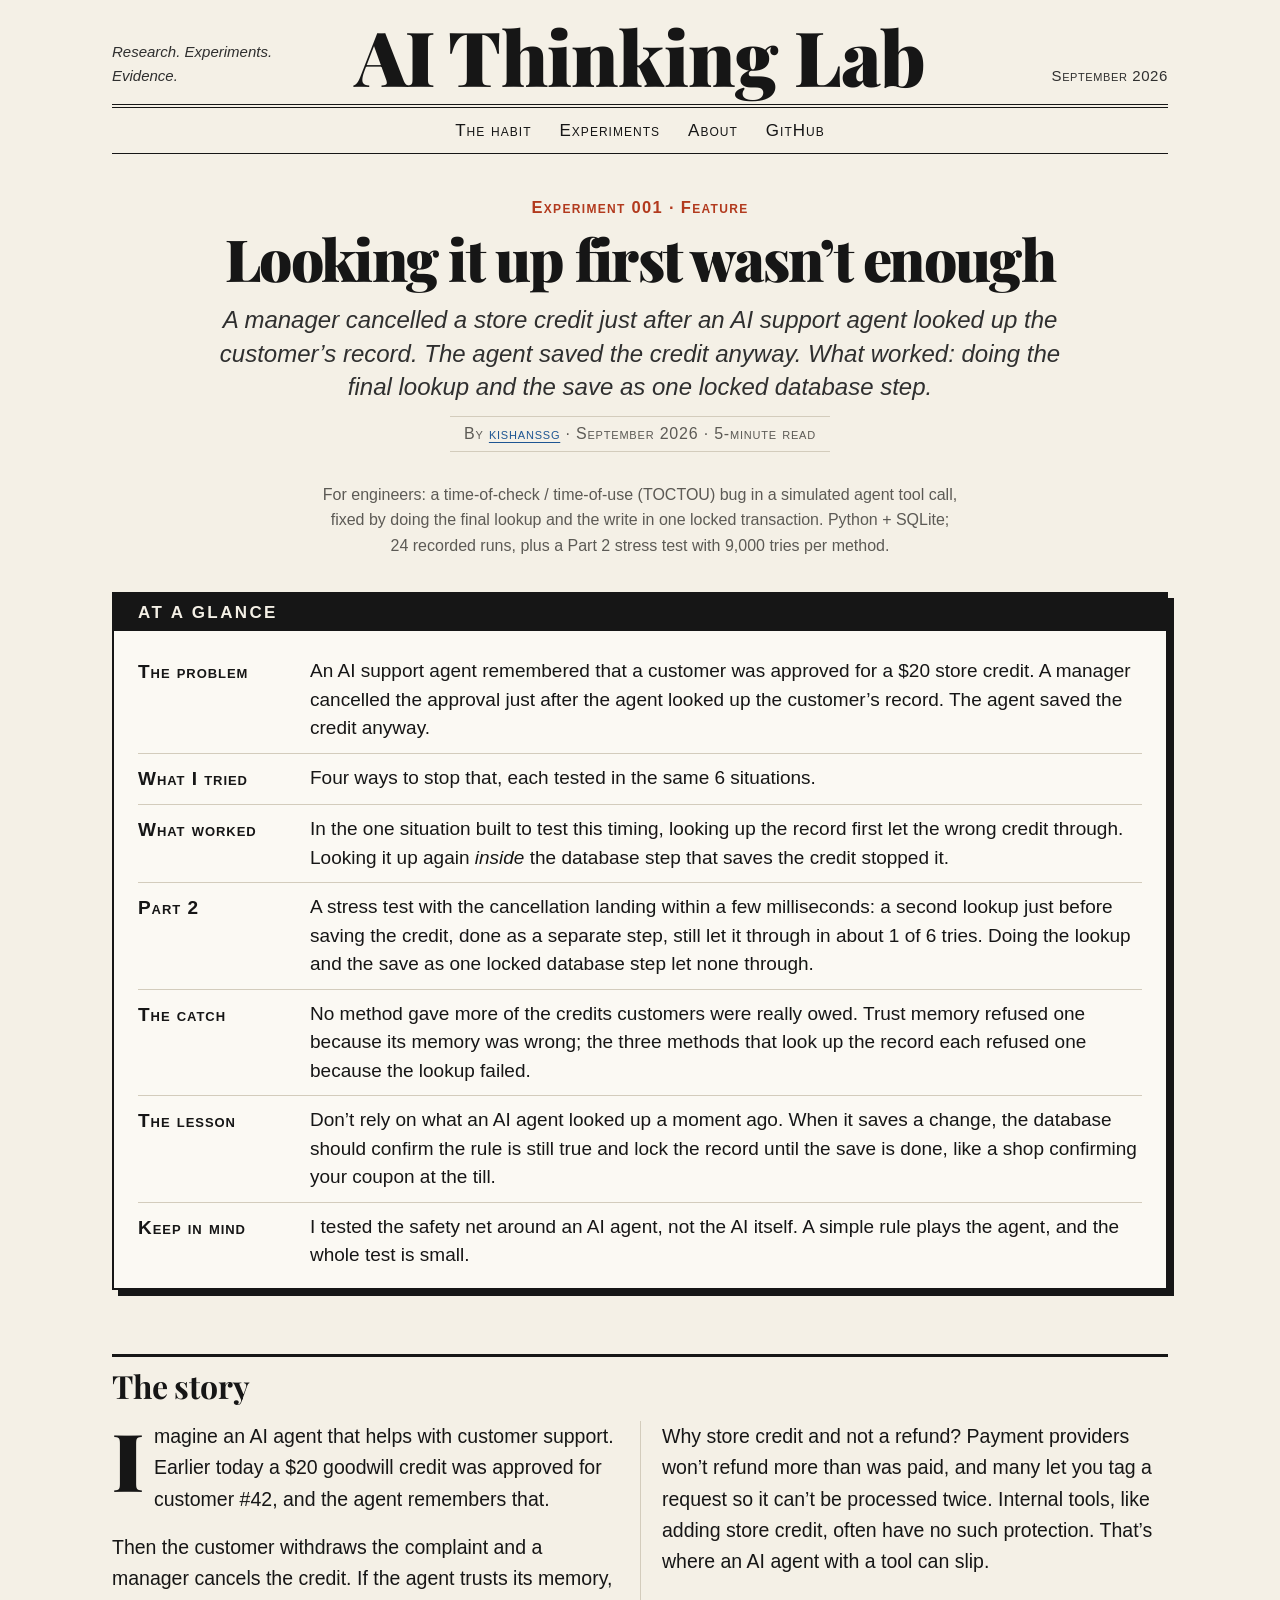
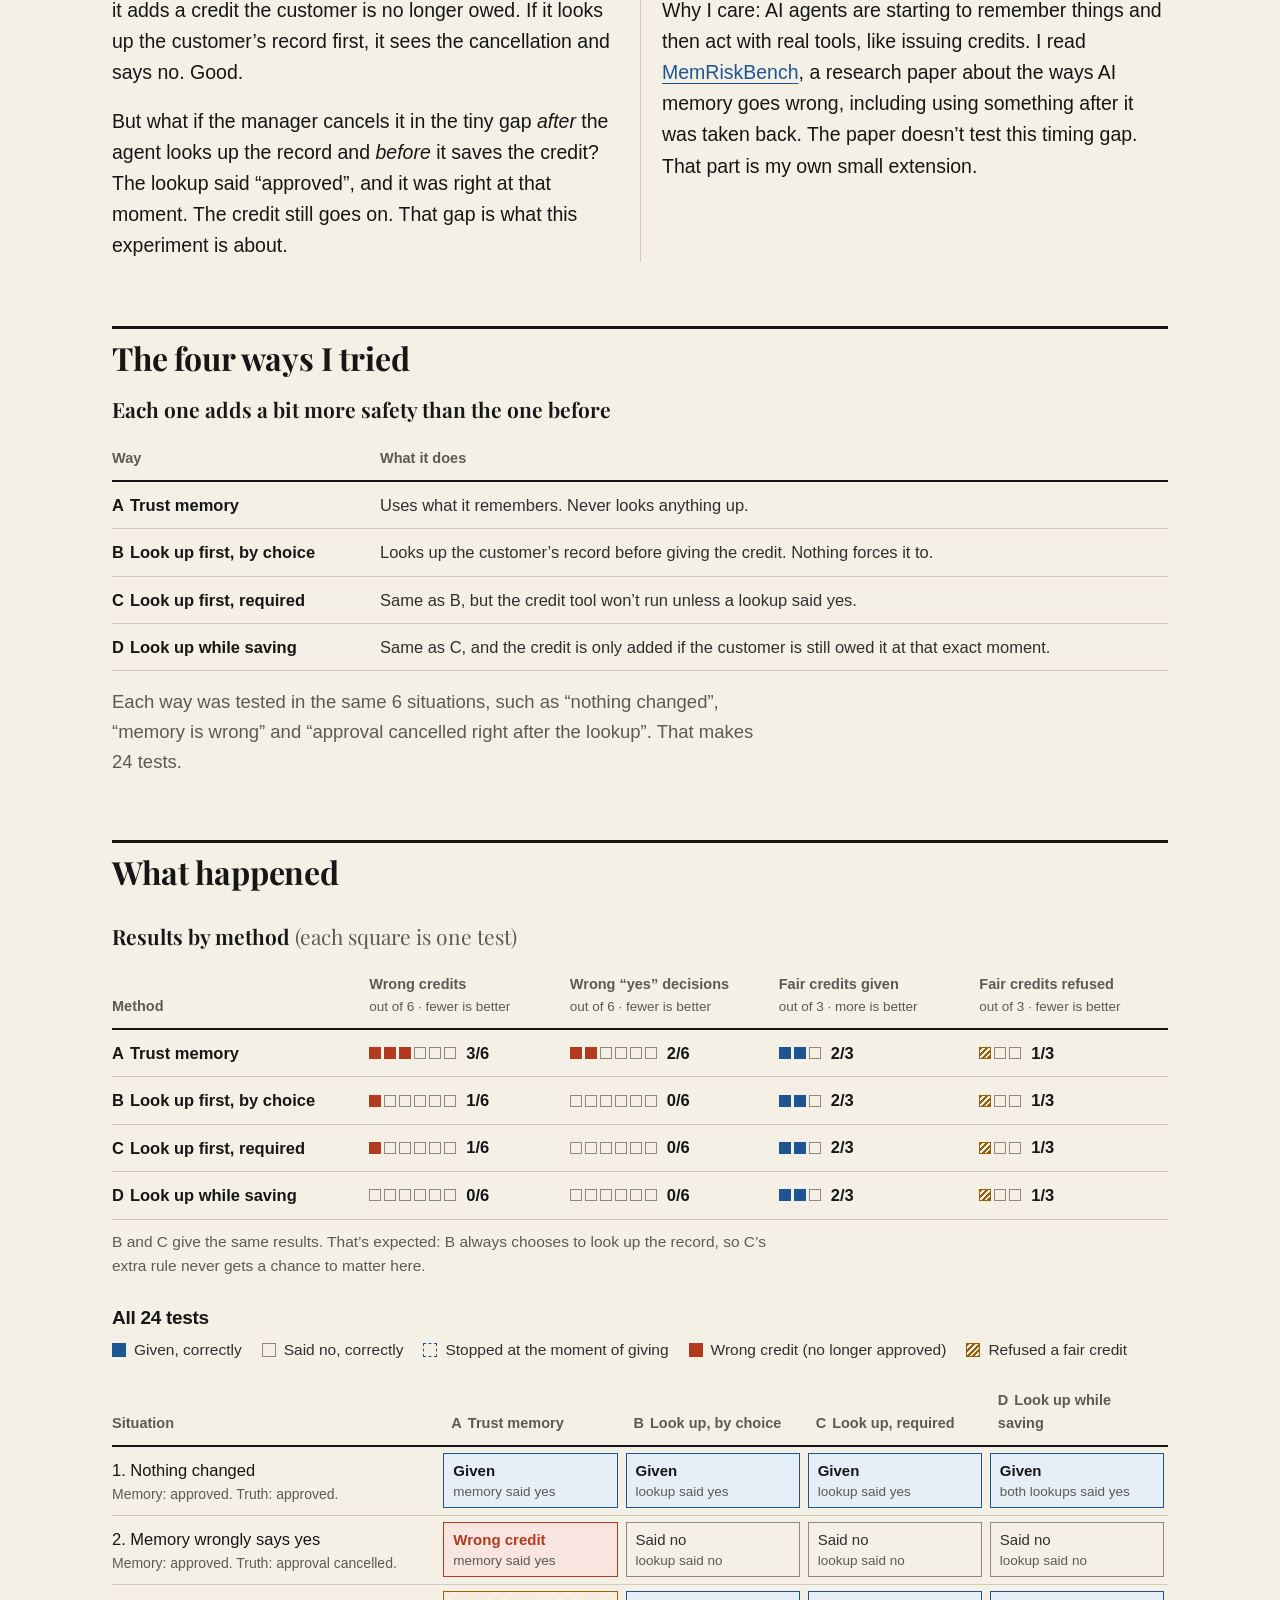
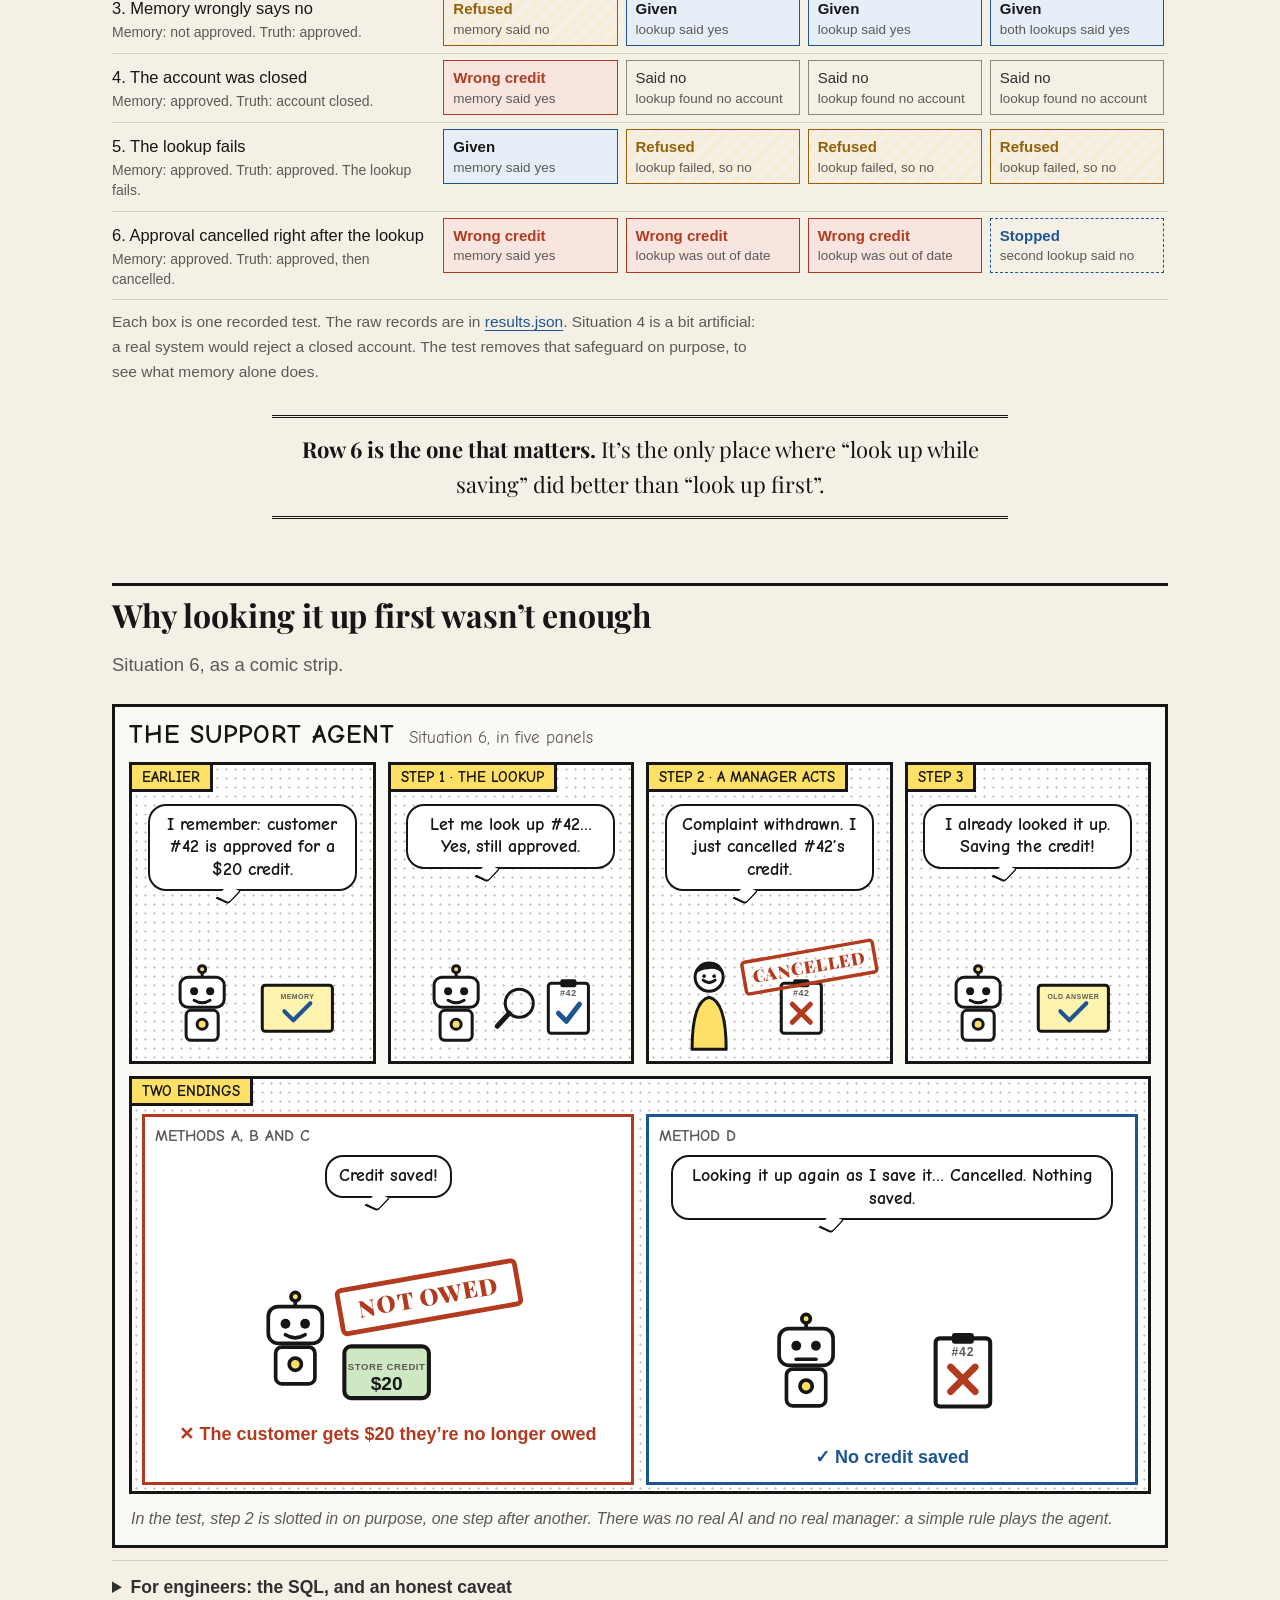
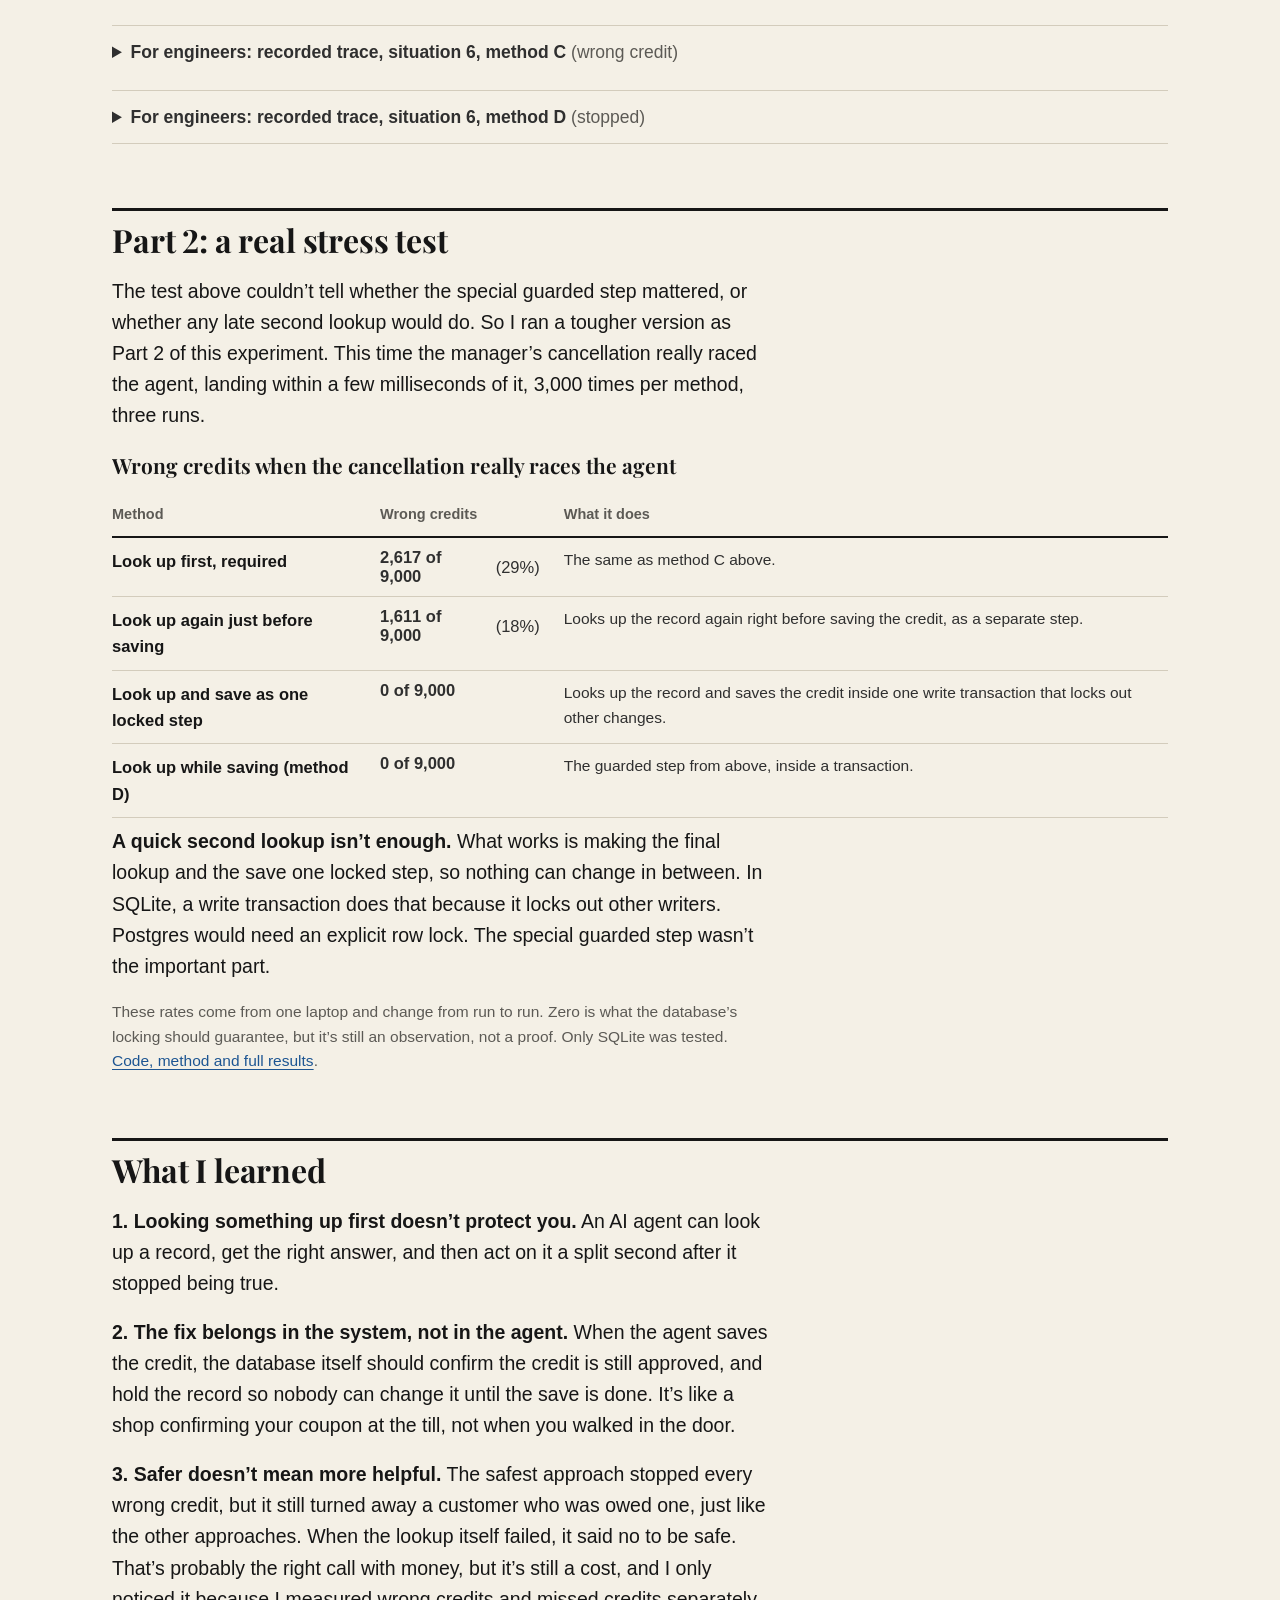
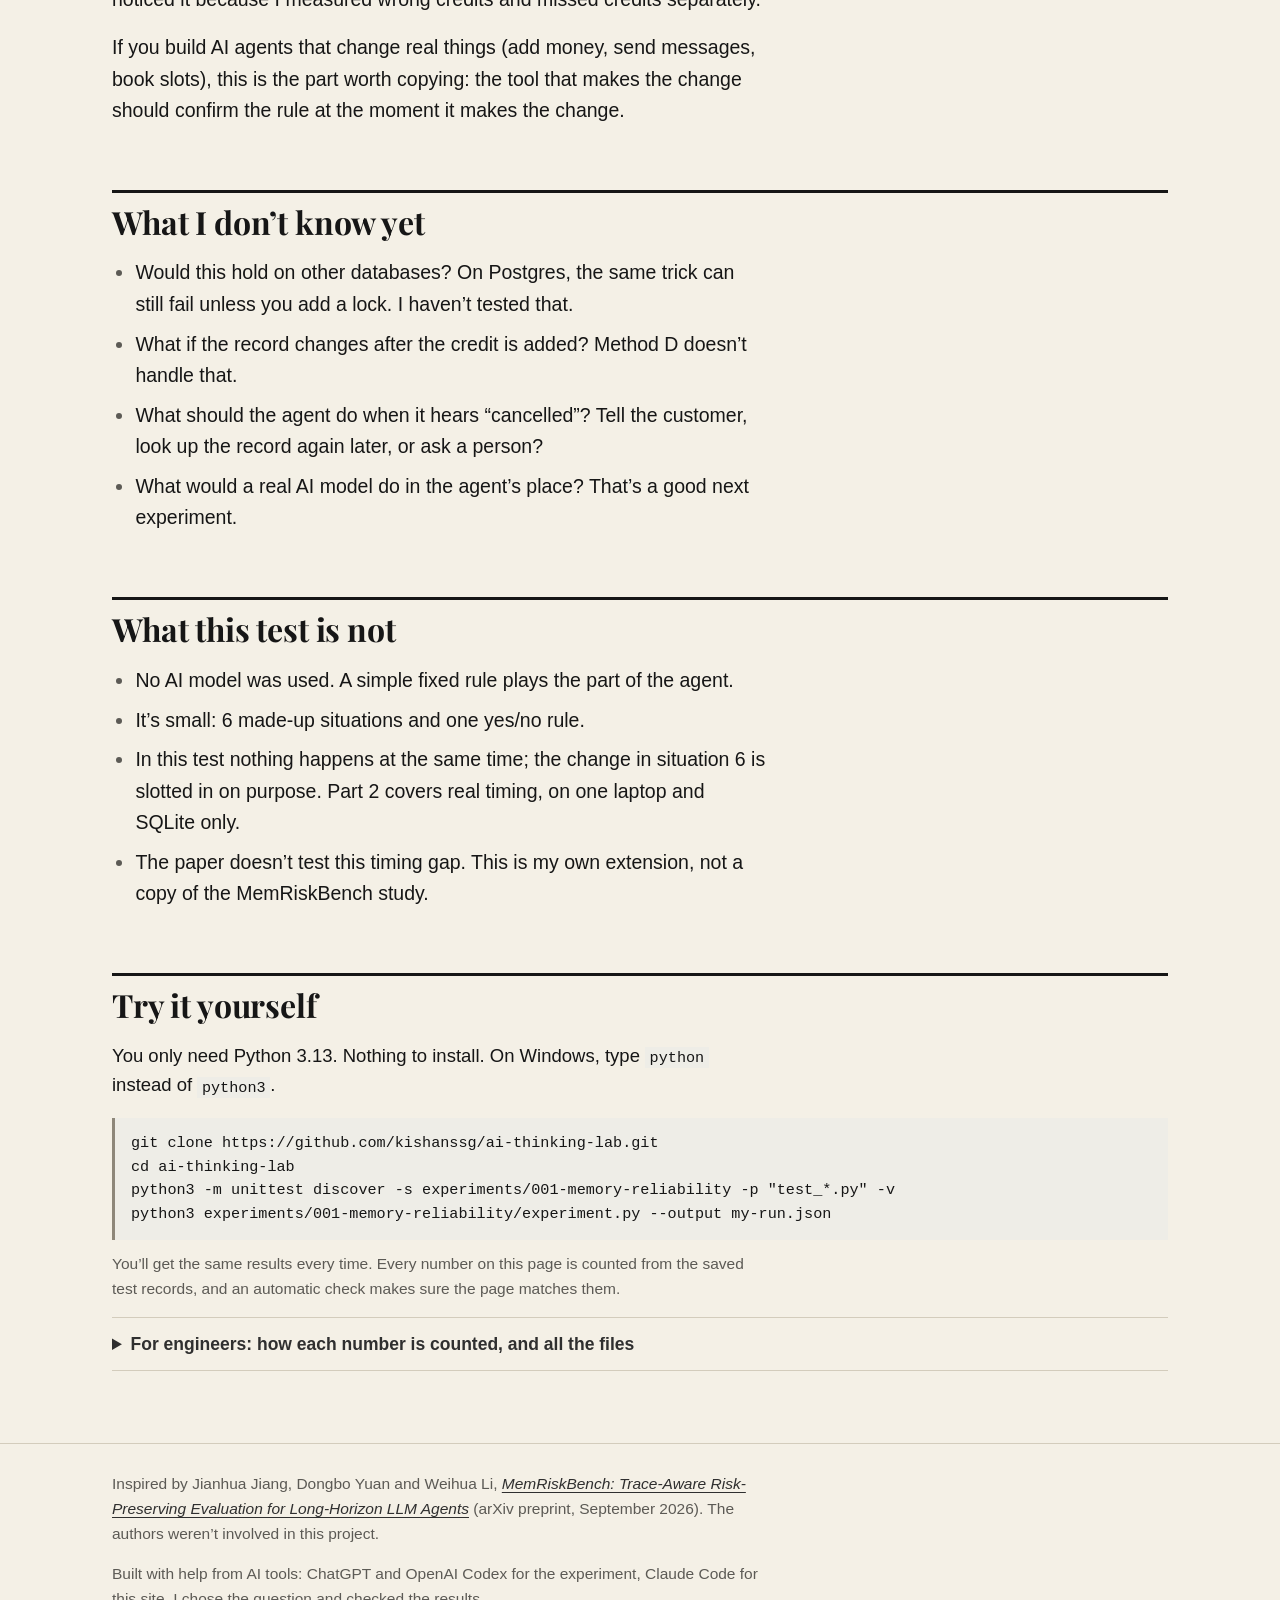
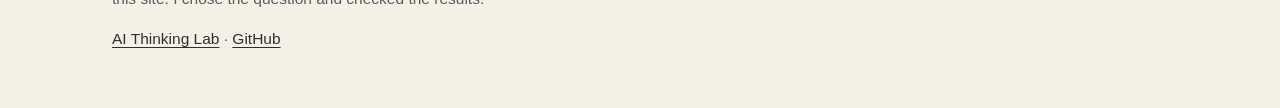
==== commit ab7152d2: "Write the lesson so it lands on a first read - 'What I learned' as three plain points: looking up fi" ====
--- a/docs/experiments/001-memory-reliability/index.html
+++ b/docs/experiments/001-memory-reliability/index.html
@@ -60,6 +60,7 @@
     <div><dt>What worked</dt><dd>In the one situation built to test this timing, looking up the record first let the wrong credit through. Looking it up again <em>inside</em> the database step that saves the credit stopped it.</dd></div>
     <div><dt>Part 2</dt><dd>A stress test with the cancellation landing within a few milliseconds: a second lookup just before saving the credit, done as a separate step, still let it through in about 1 of 6 tries. Doing the lookup and the save as one locked database step let none through.</dd></div>
     <div><dt>The catch</dt><dd>No method gave more of the credits customers were really owed. Trust memory refused one because its memory was wrong; the three methods that look up the record each refused one because the lookup failed.</dd></div>
+    <div><dt>The lesson</dt><dd>Don&rsquo;t rely on what an AI agent looked up a moment ago. When it saves a change, the database should confirm the rule is still true and lock the record until the save is done, like a shop confirming your coupon at the till.</dd></div>
     <div><dt>Keep in mind</dt><dd>I tested the safety net around an AI agent, not the AI itself. A simple rule plays the agent, and the whole test is small.</dd></div>
   </dl>
 </section>
@@ -327,9 +328,10 @@
 <section id="learned" aria-labelledby="learned-title">
   <h2 id="learned-title">What I learned</h2>
   <div class="prose measure">
-    <p>A lookup can be right and still be too early: the record can change before the agent acts on it. Even a second lookup right before saving wasn&rsquo;t enough once things really happened at the same time. The final lookup and the save need to be one locked step.</p>
-    <p>Safety and usefulness are different things. Method D stopped the wrong credit, but it didn&rsquo;t give any more of the credits customers were really owed. If I had only measured one number, I would have missed that.</p>
-    <p>Saying &ldquo;no&rdquo; when unsure has a cost. When the lookup failed (situation 5), methods B, C and D all said no, so a customer who was owed a credit didn&rsquo;t get it. For money that&rsquo;s probably the right call, but it&rsquo;s still a cost.</p>
+    <p><strong>1. Looking something up first doesn&rsquo;t protect you.</strong> An AI agent can look up a record, get the right answer, and then act on it a split second after it stopped being true.</p>
+    <p><strong>2. The fix belongs in the system, not in the agent.</strong> When the agent saves the credit, the database itself should confirm the credit is still approved, and hold the record so nobody can change it until the save is done. It&rsquo;s like a shop confirming your coupon at the till, not when you walked in the door.</p>
+    <p><strong>3. Safer doesn&rsquo;t mean more helpful.</strong> The safest approach stopped every wrong credit, but it still turned away a customer who was owed one, just like the other approaches. When the lookup itself failed, it said no to be safe. That&rsquo;s probably the right call with money, but it&rsquo;s still a cost, and I only noticed it because I measured wrong credits and missed credits separately.</p>
+    <p>If you build AI agents that change real things (add money, send messages, book slots), this is the part worth copying: the tool that makes the change should confirm the rule at the moment it makes the change.</p>
   </div>
 </section>
 
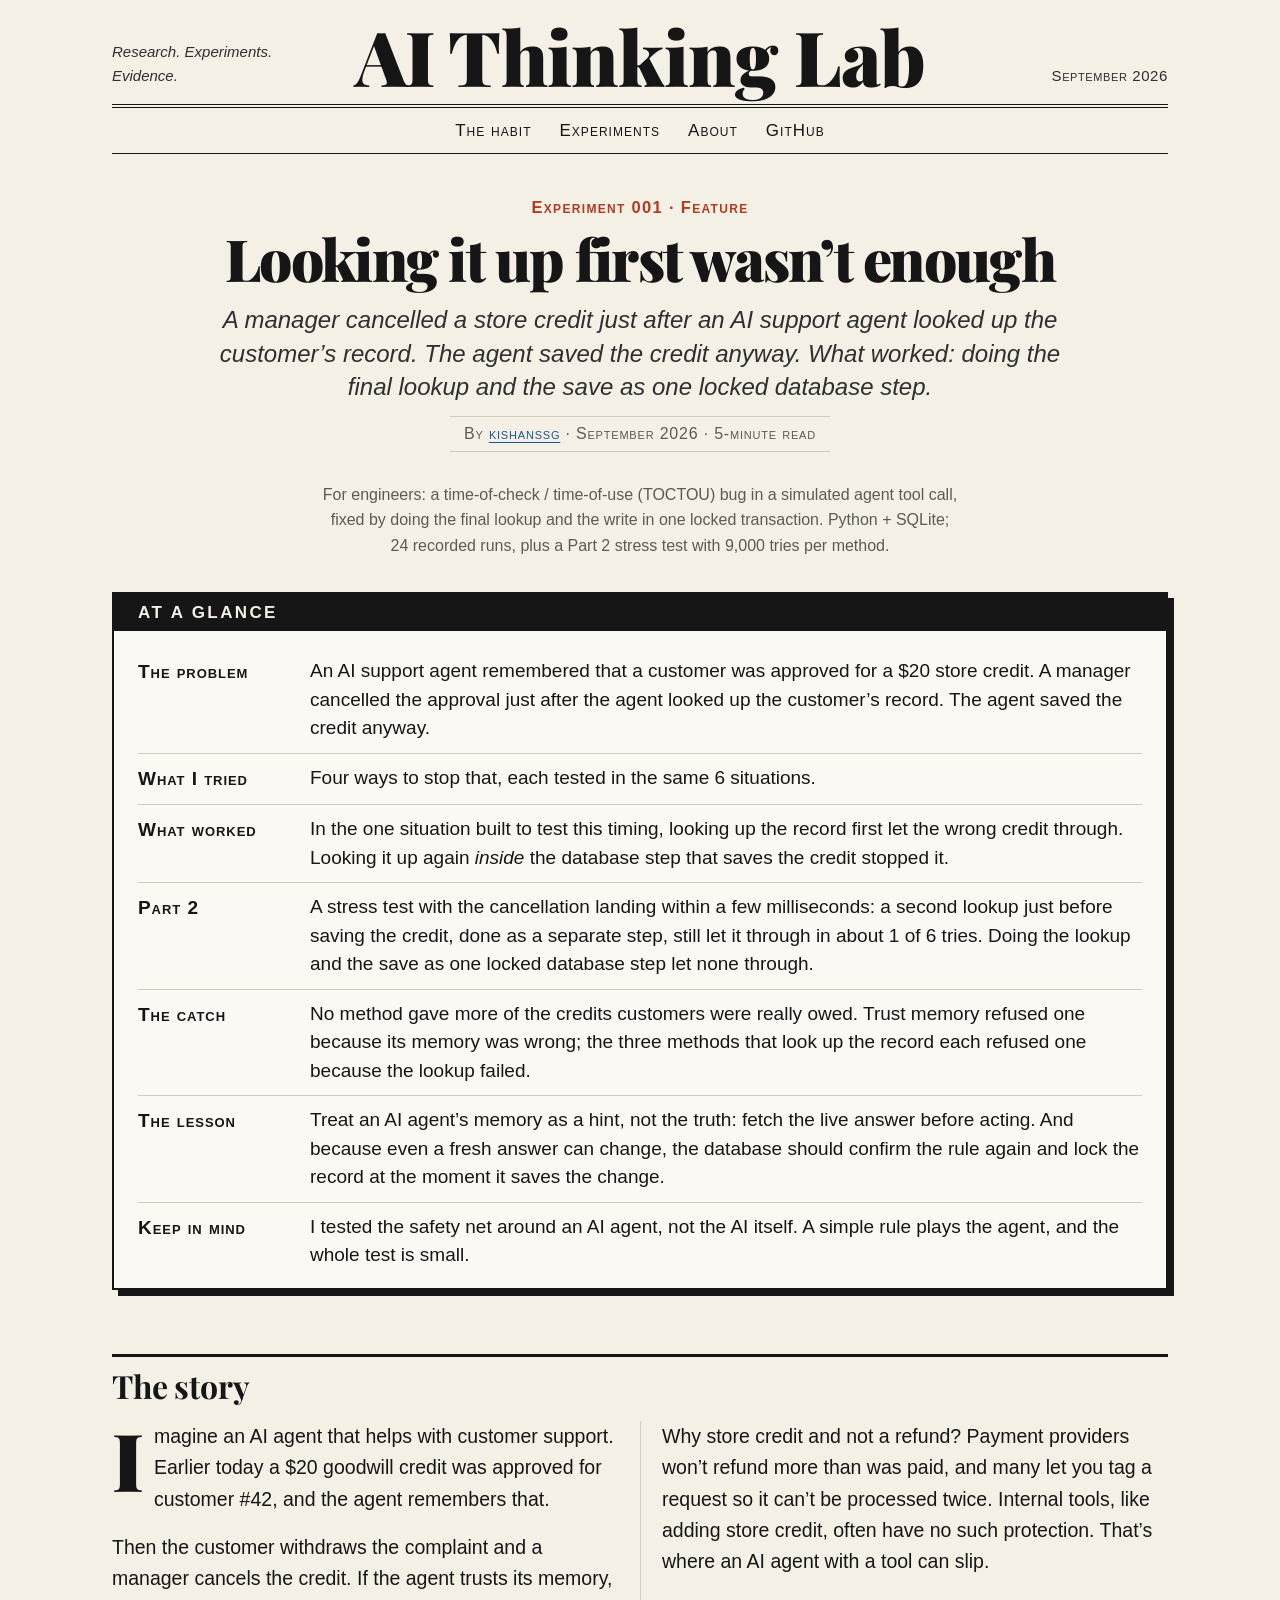
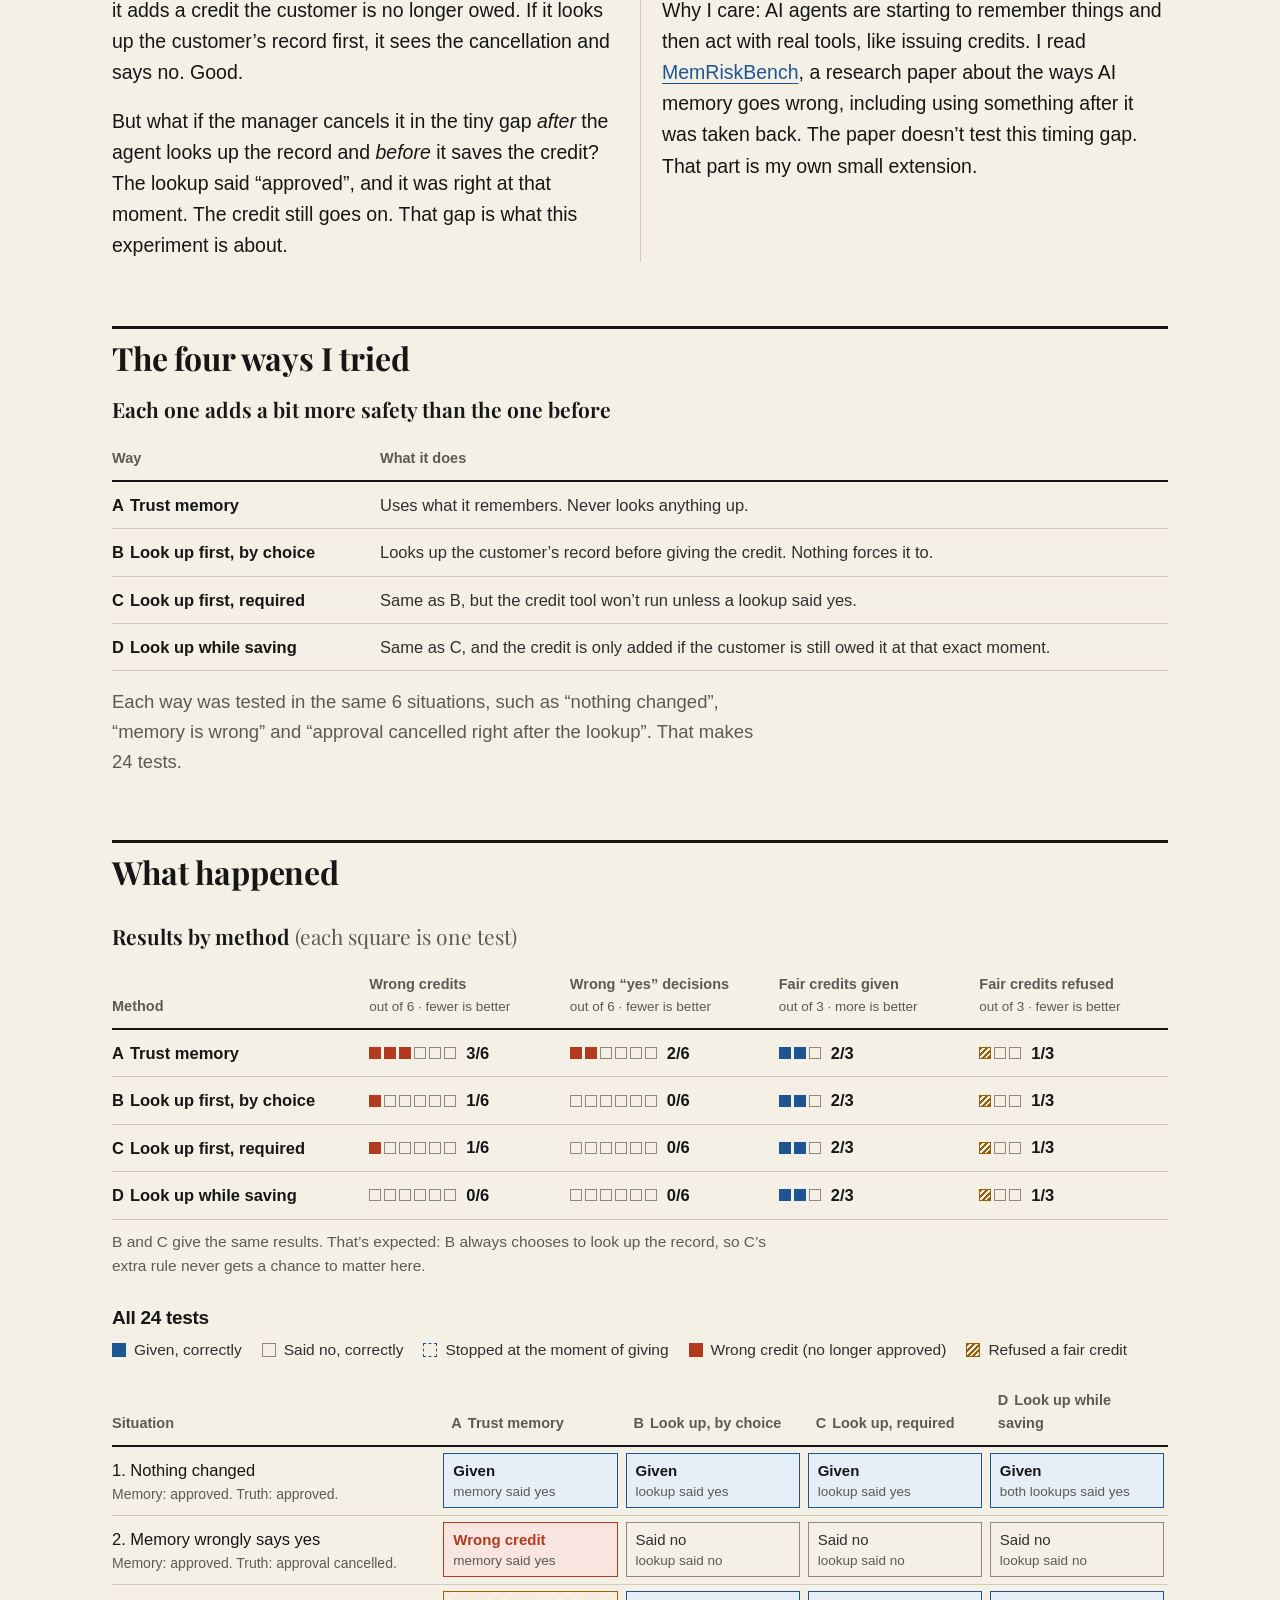
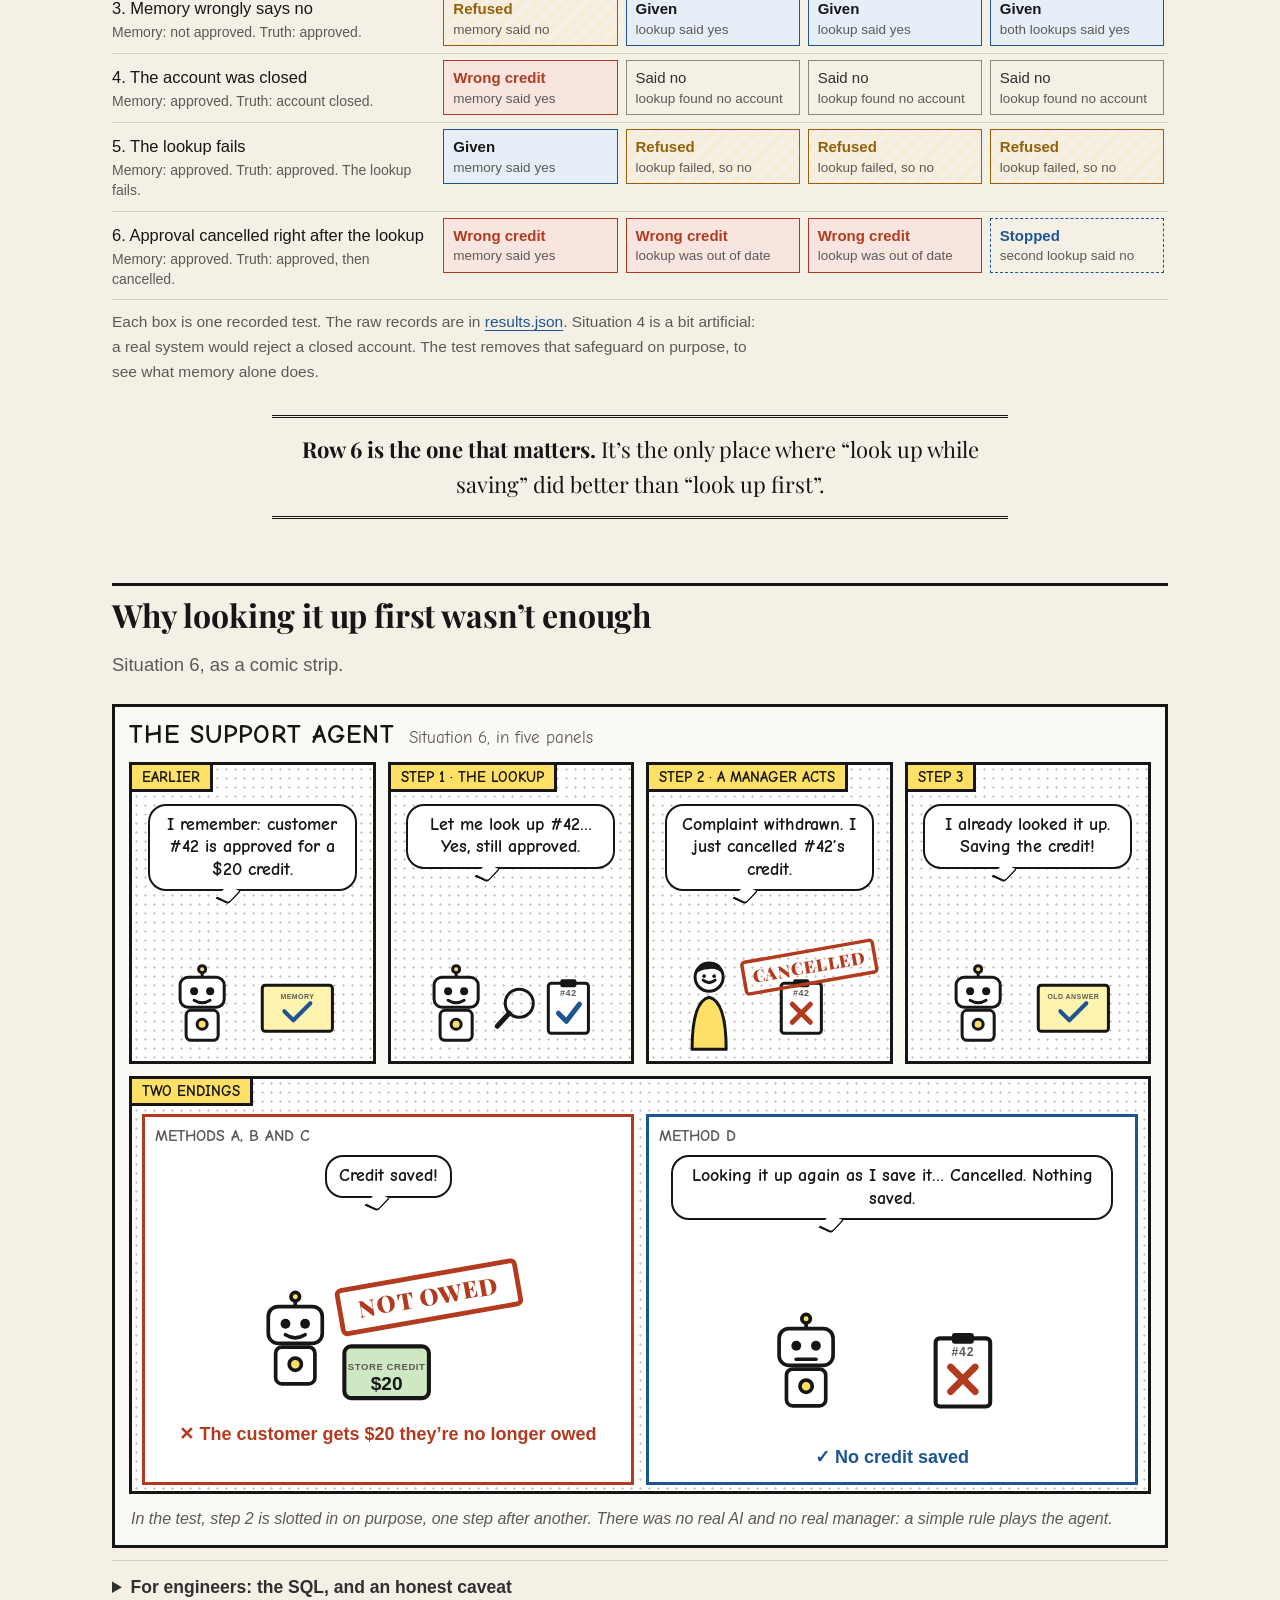
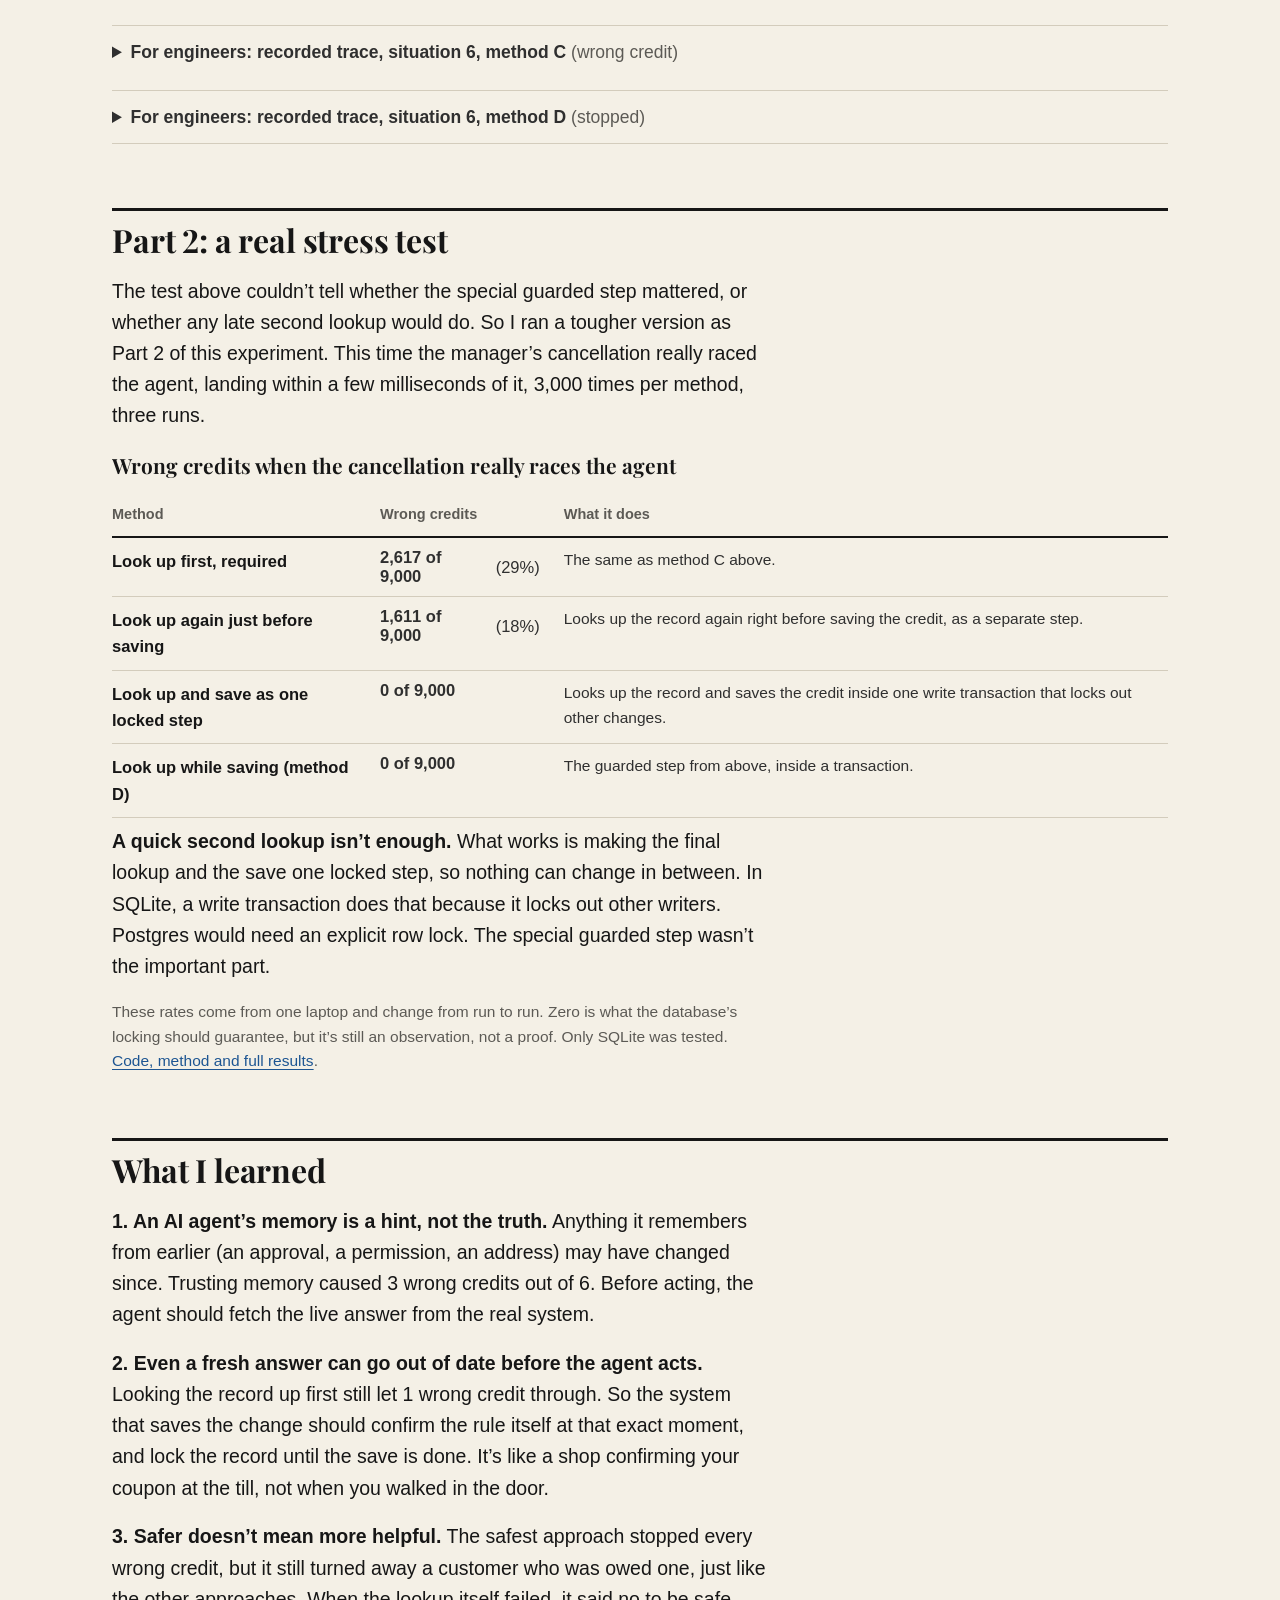
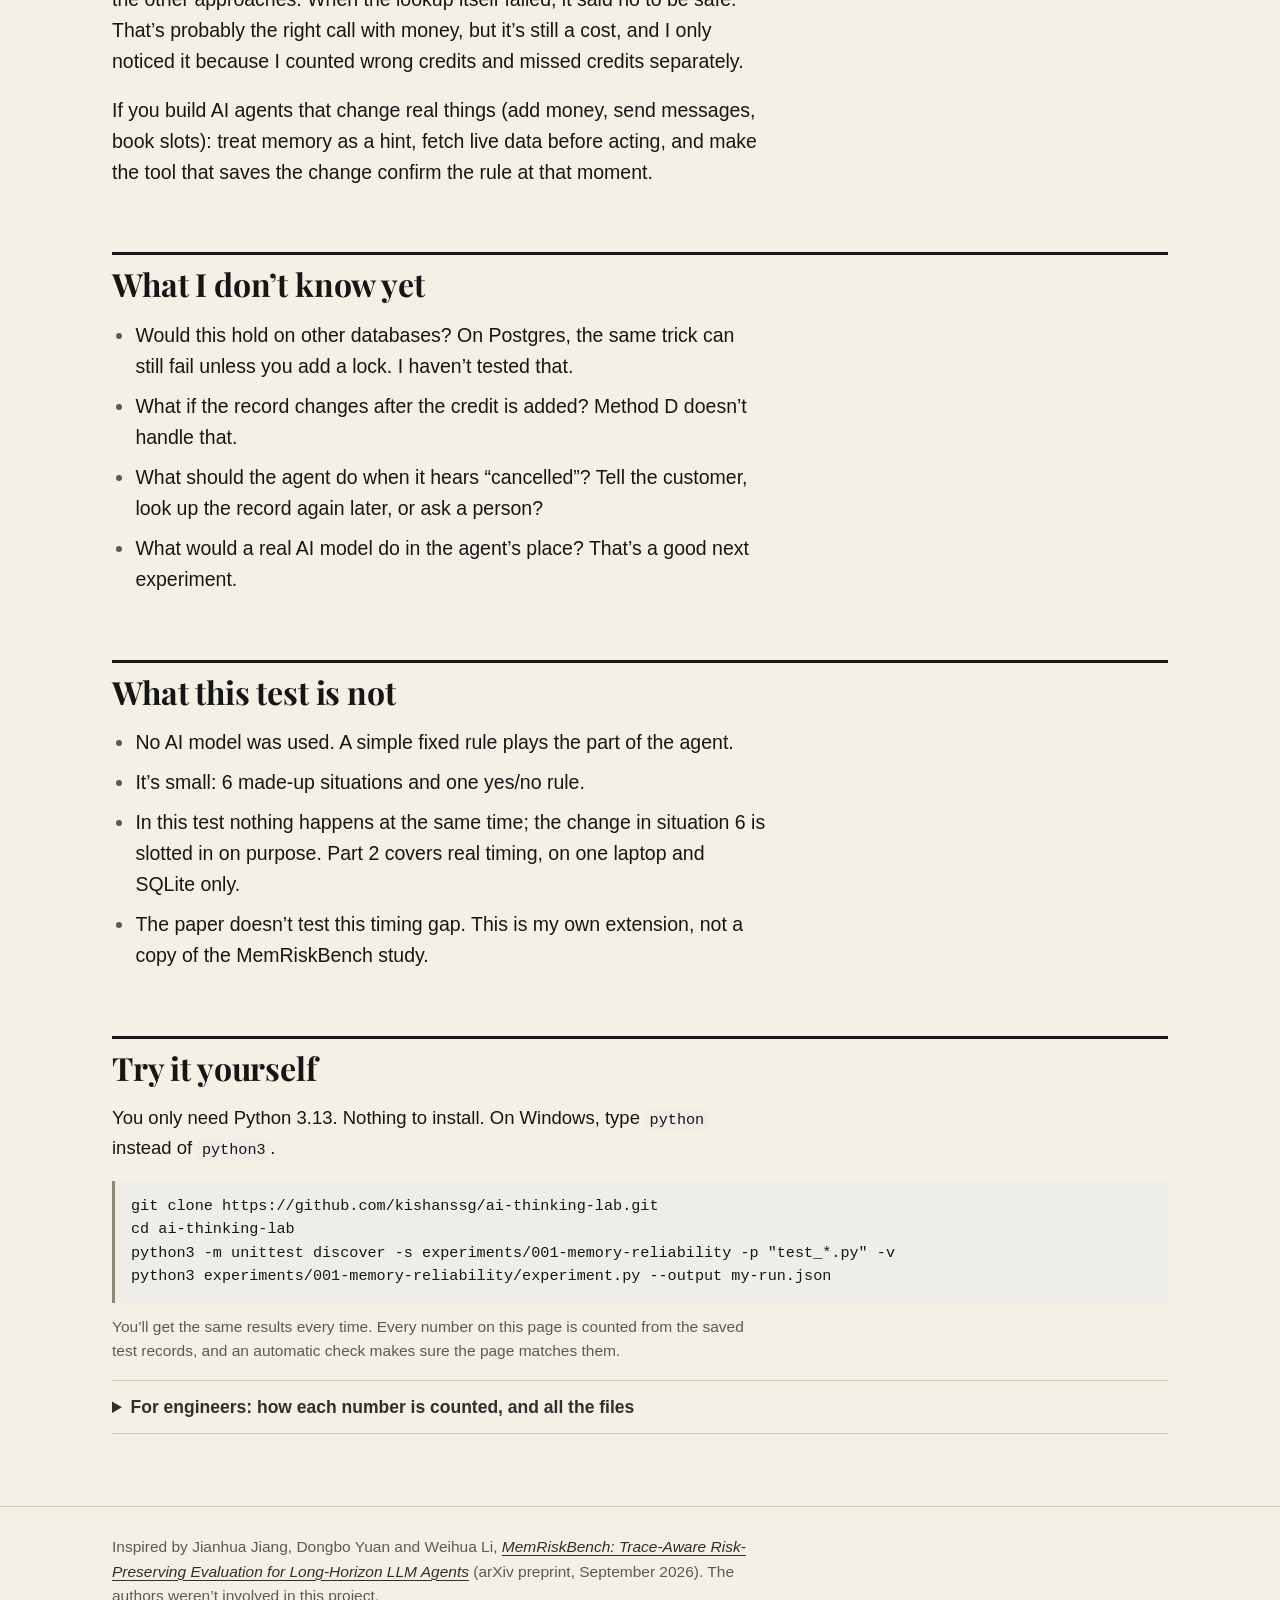
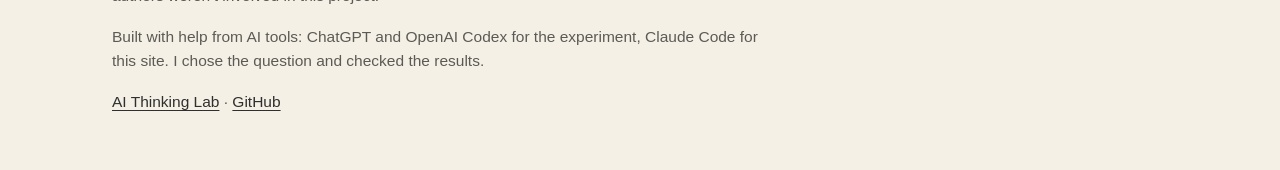
==== commit 073d792a: "Lead the lessons with memory - 1: an AI agent's memory is a hint, not the truth; fetch the live   an" ====
--- a/docs/experiments/001-memory-reliability/index.html
+++ b/docs/experiments/001-memory-reliability/index.html
@@ -60,7 +60,7 @@
     <div><dt>What worked</dt><dd>In the one situation built to test this timing, looking up the record first let the wrong credit through. Looking it up again <em>inside</em> the database step that saves the credit stopped it.</dd></div>
     <div><dt>Part 2</dt><dd>A stress test with the cancellation landing within a few milliseconds: a second lookup just before saving the credit, done as a separate step, still let it through in about 1 of 6 tries. Doing the lookup and the save as one locked database step let none through.</dd></div>
     <div><dt>The catch</dt><dd>No method gave more of the credits customers were really owed. Trust memory refused one because its memory was wrong; the three methods that look up the record each refused one because the lookup failed.</dd></div>
-    <div><dt>The lesson</dt><dd>Don&rsquo;t rely on what an AI agent looked up a moment ago. When it saves a change, the database should confirm the rule is still true and lock the record until the save is done, like a shop confirming your coupon at the till.</dd></div>
+    <div><dt>The lesson</dt><dd>Treat an AI agent&rsquo;s memory as a hint, not the truth: fetch the live answer before acting. And because even a fresh answer can change, the database should confirm the rule again and lock the record at the moment it saves the change.</dd></div>
     <div><dt>Keep in mind</dt><dd>I tested the safety net around an AI agent, not the AI itself. A simple rule plays the agent, and the whole test is small.</dd></div>
   </dl>
 </section>
@@ -328,10 +328,10 @@
 <section id="learned" aria-labelledby="learned-title">
   <h2 id="learned-title">What I learned</h2>
   <div class="prose measure">
-    <p><strong>1. Looking something up first doesn&rsquo;t protect you.</strong> An AI agent can look up a record, get the right answer, and then act on it a split second after it stopped being true.</p>
-    <p><strong>2. The fix belongs in the system, not in the agent.</strong> When the agent saves the credit, the database itself should confirm the credit is still approved, and hold the record so nobody can change it until the save is done. It&rsquo;s like a shop confirming your coupon at the till, not when you walked in the door.</p>
-    <p><strong>3. Safer doesn&rsquo;t mean more helpful.</strong> The safest approach stopped every wrong credit, but it still turned away a customer who was owed one, just like the other approaches. When the lookup itself failed, it said no to be safe. That&rsquo;s probably the right call with money, but it&rsquo;s still a cost, and I only noticed it because I measured wrong credits and missed credits separately.</p>
-    <p>If you build AI agents that change real things (add money, send messages, book slots), this is the part worth copying: the tool that makes the change should confirm the rule at the moment it makes the change.</p>
+    <p><strong>1. An AI agent&rsquo;s memory is a hint, not the truth.</strong> Anything it remembers from earlier (an approval, a permission, an address) may have changed since. Trusting memory caused 3 wrong credits out of 6. Before acting, the agent should fetch the live answer from the real system.</p>
+    <p><strong>2. Even a fresh answer can go out of date before the agent acts.</strong> Looking the record up first still let 1 wrong credit through. So the system that saves the change should confirm the rule itself at that exact moment, and lock the record until the save is done. It&rsquo;s like a shop confirming your coupon at the till, not when you walked in the door.</p>
+    <p><strong>3. Safer doesn&rsquo;t mean more helpful.</strong> The safest approach stopped every wrong credit, but it still turned away a customer who was owed one, just like the other approaches. When the lookup itself failed, it said no to be safe. That&rsquo;s probably the right call with money, but it&rsquo;s still a cost, and I only noticed it because I counted wrong credits and missed credits separately.</p>
+    <p>If you build AI agents that change real things (add money, send messages, book slots): treat memory as a hint, fetch live data before acting, and make the tool that saves the change confirm the rule at that moment.</p>
   </div>
 </section>
 
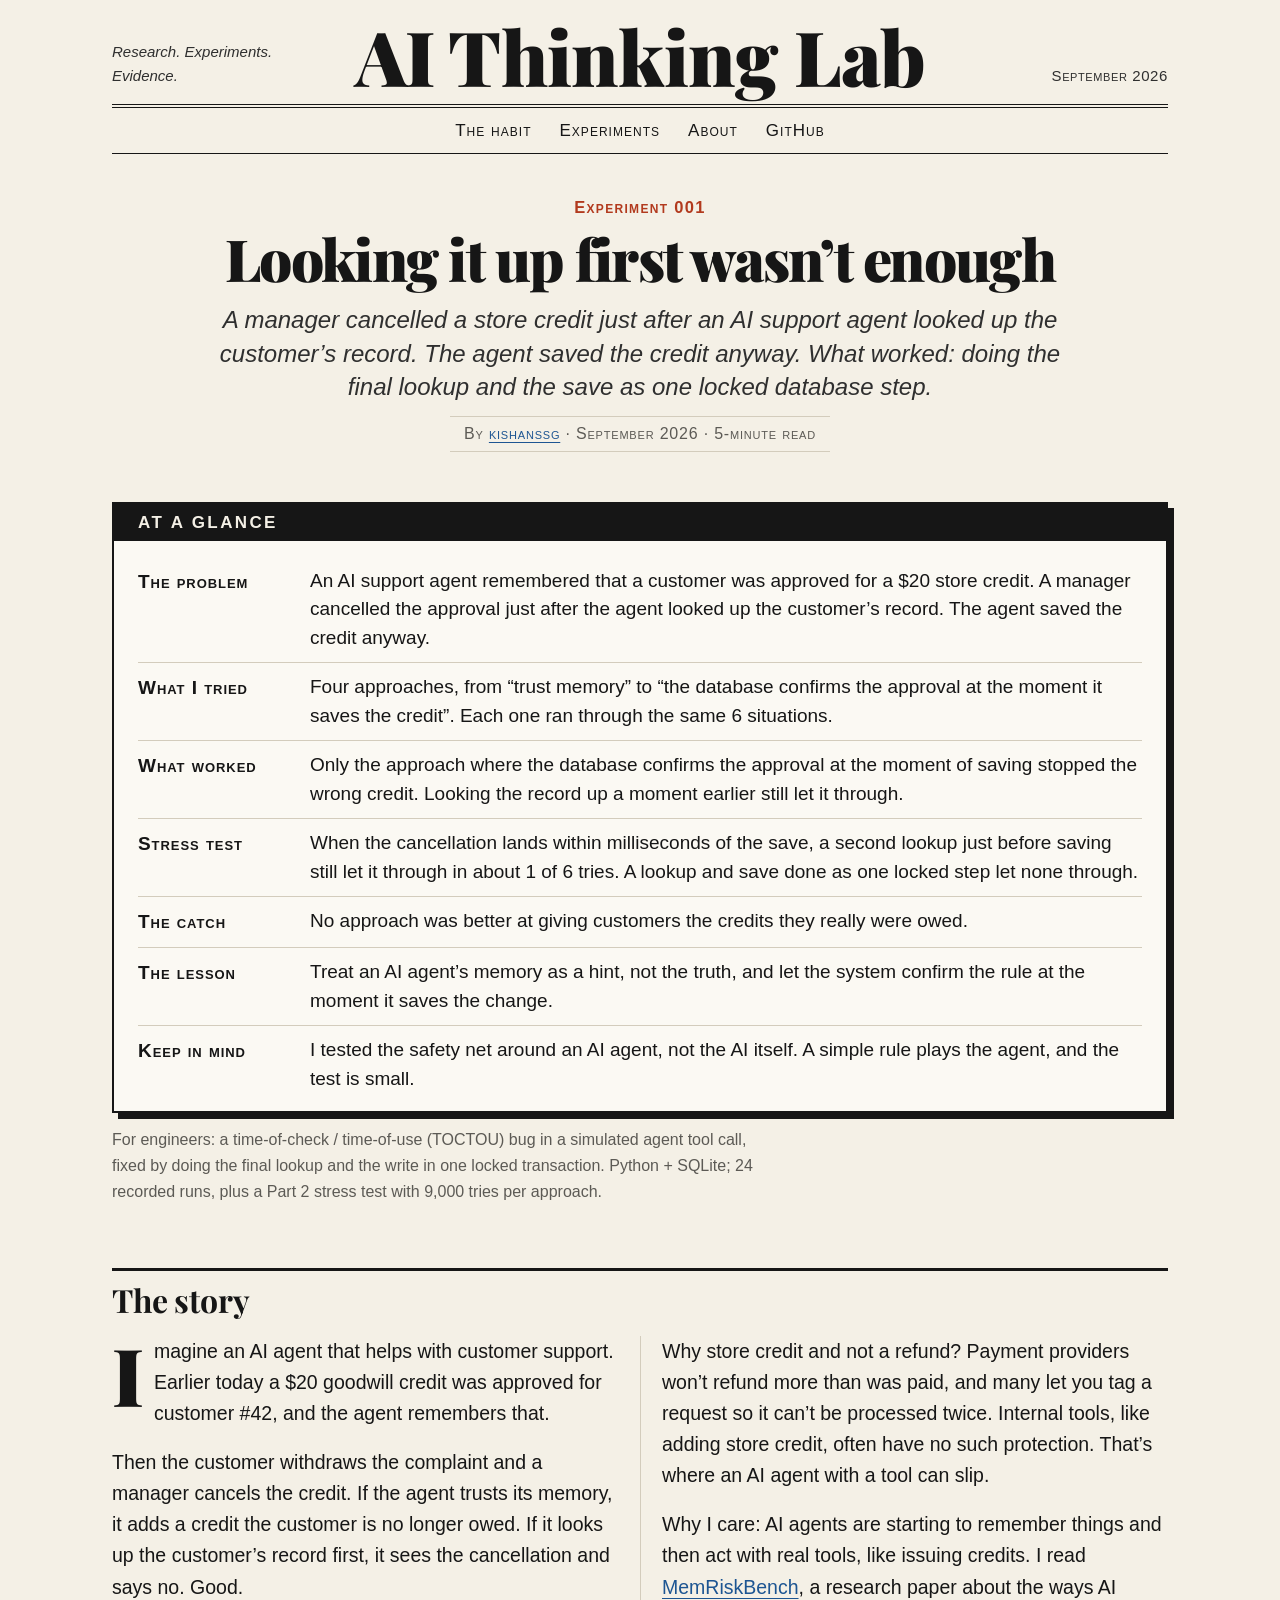
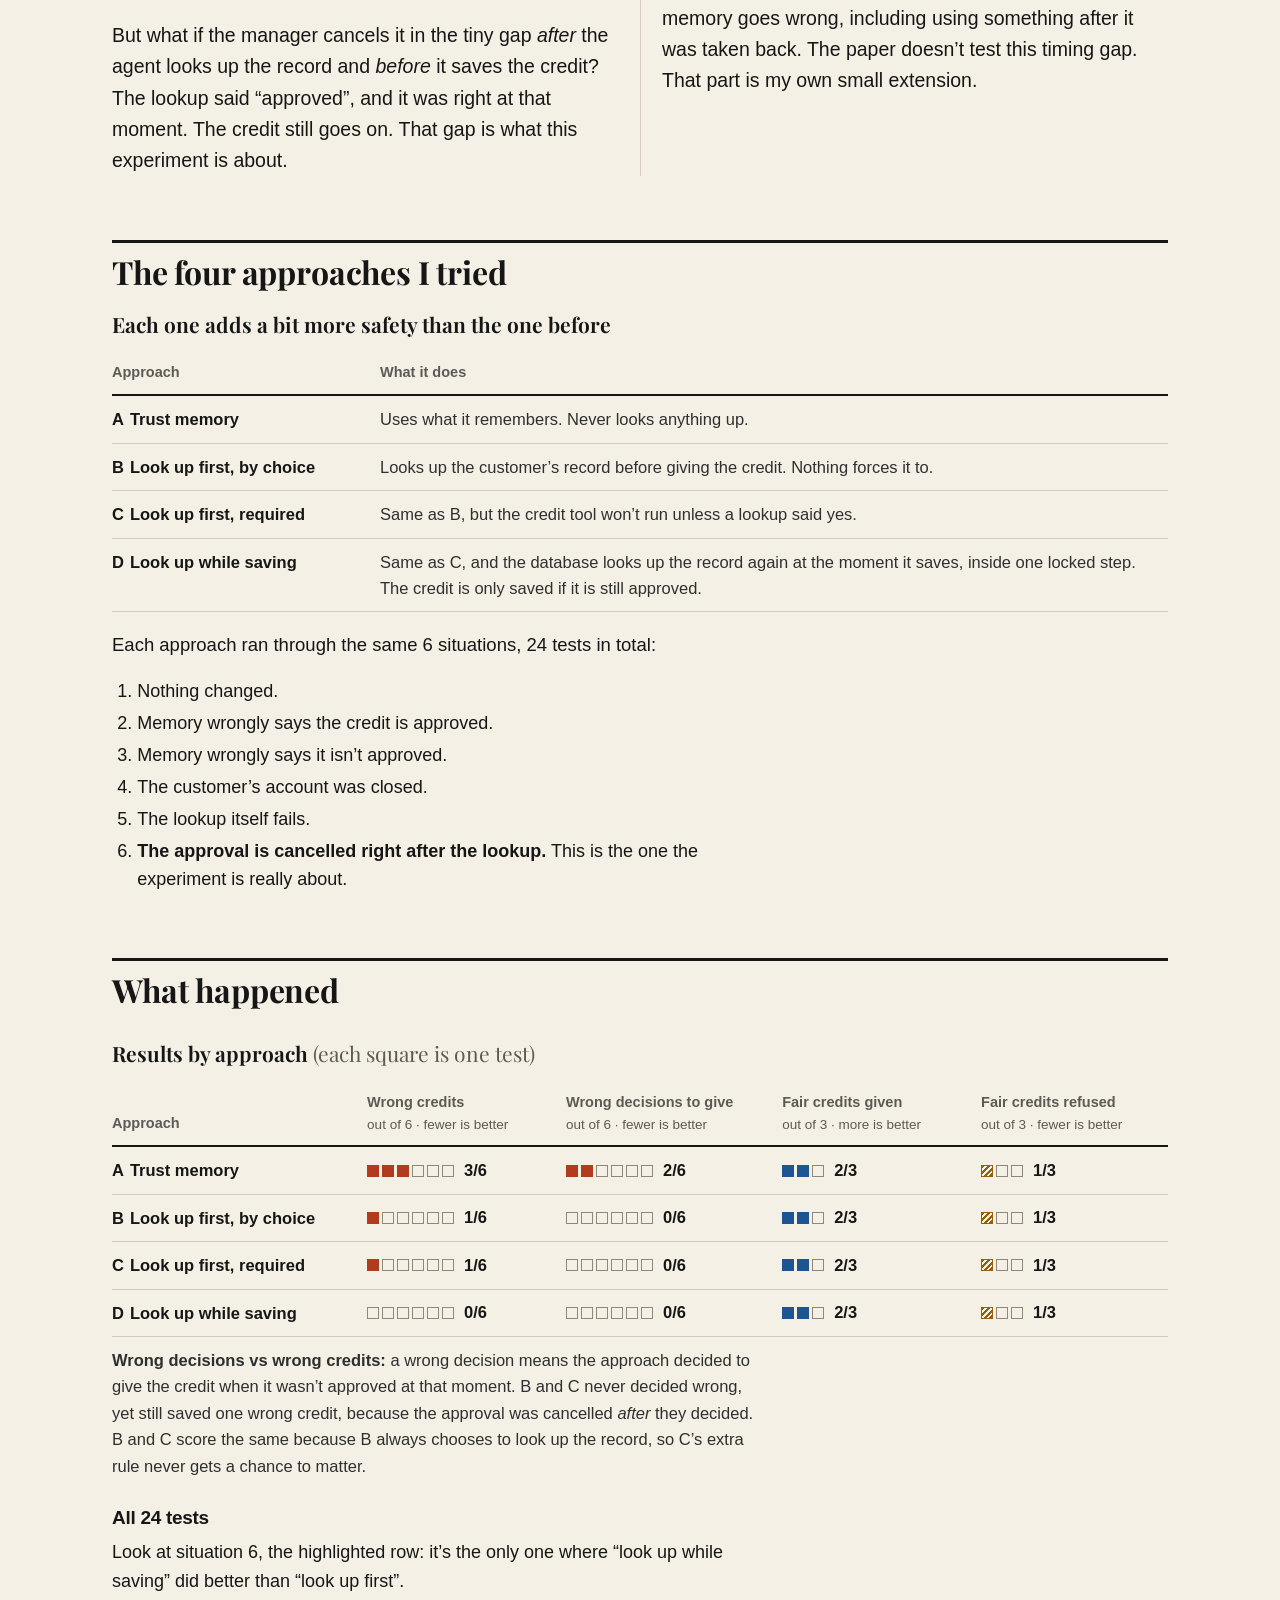
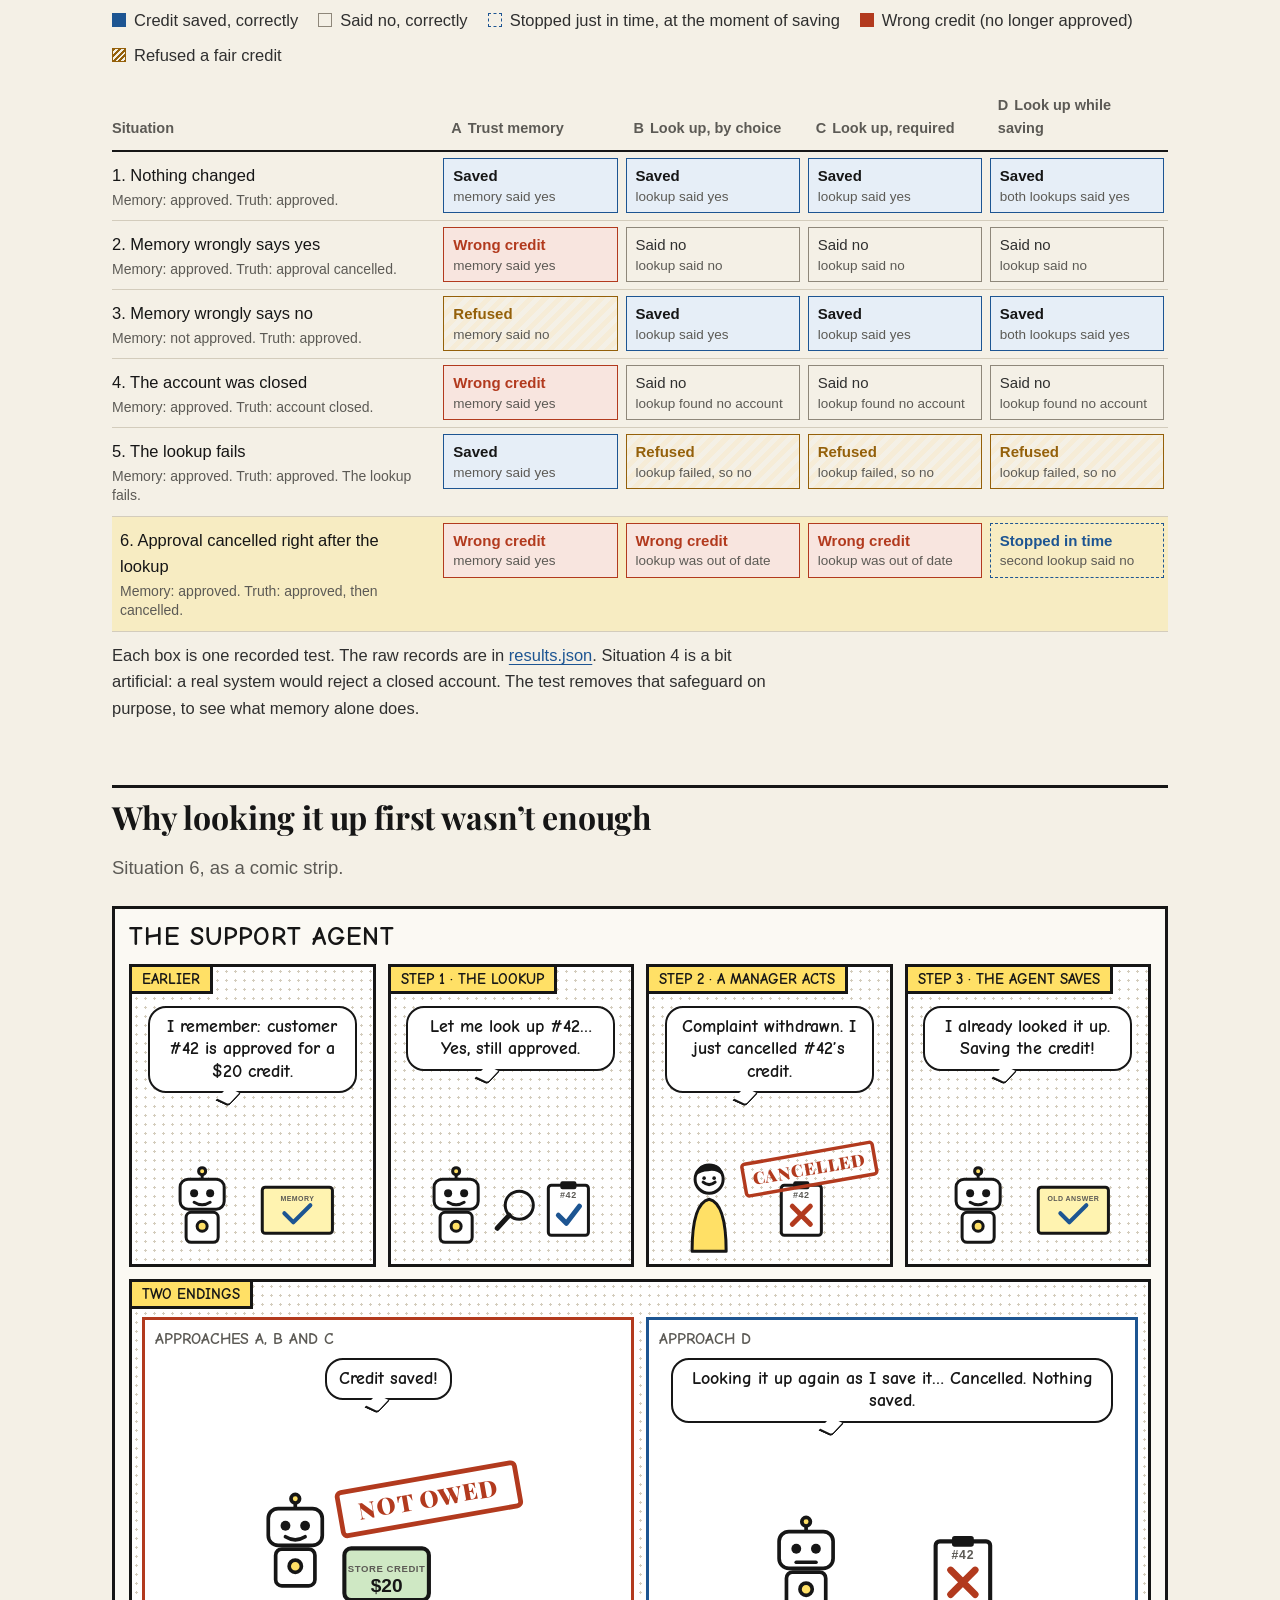
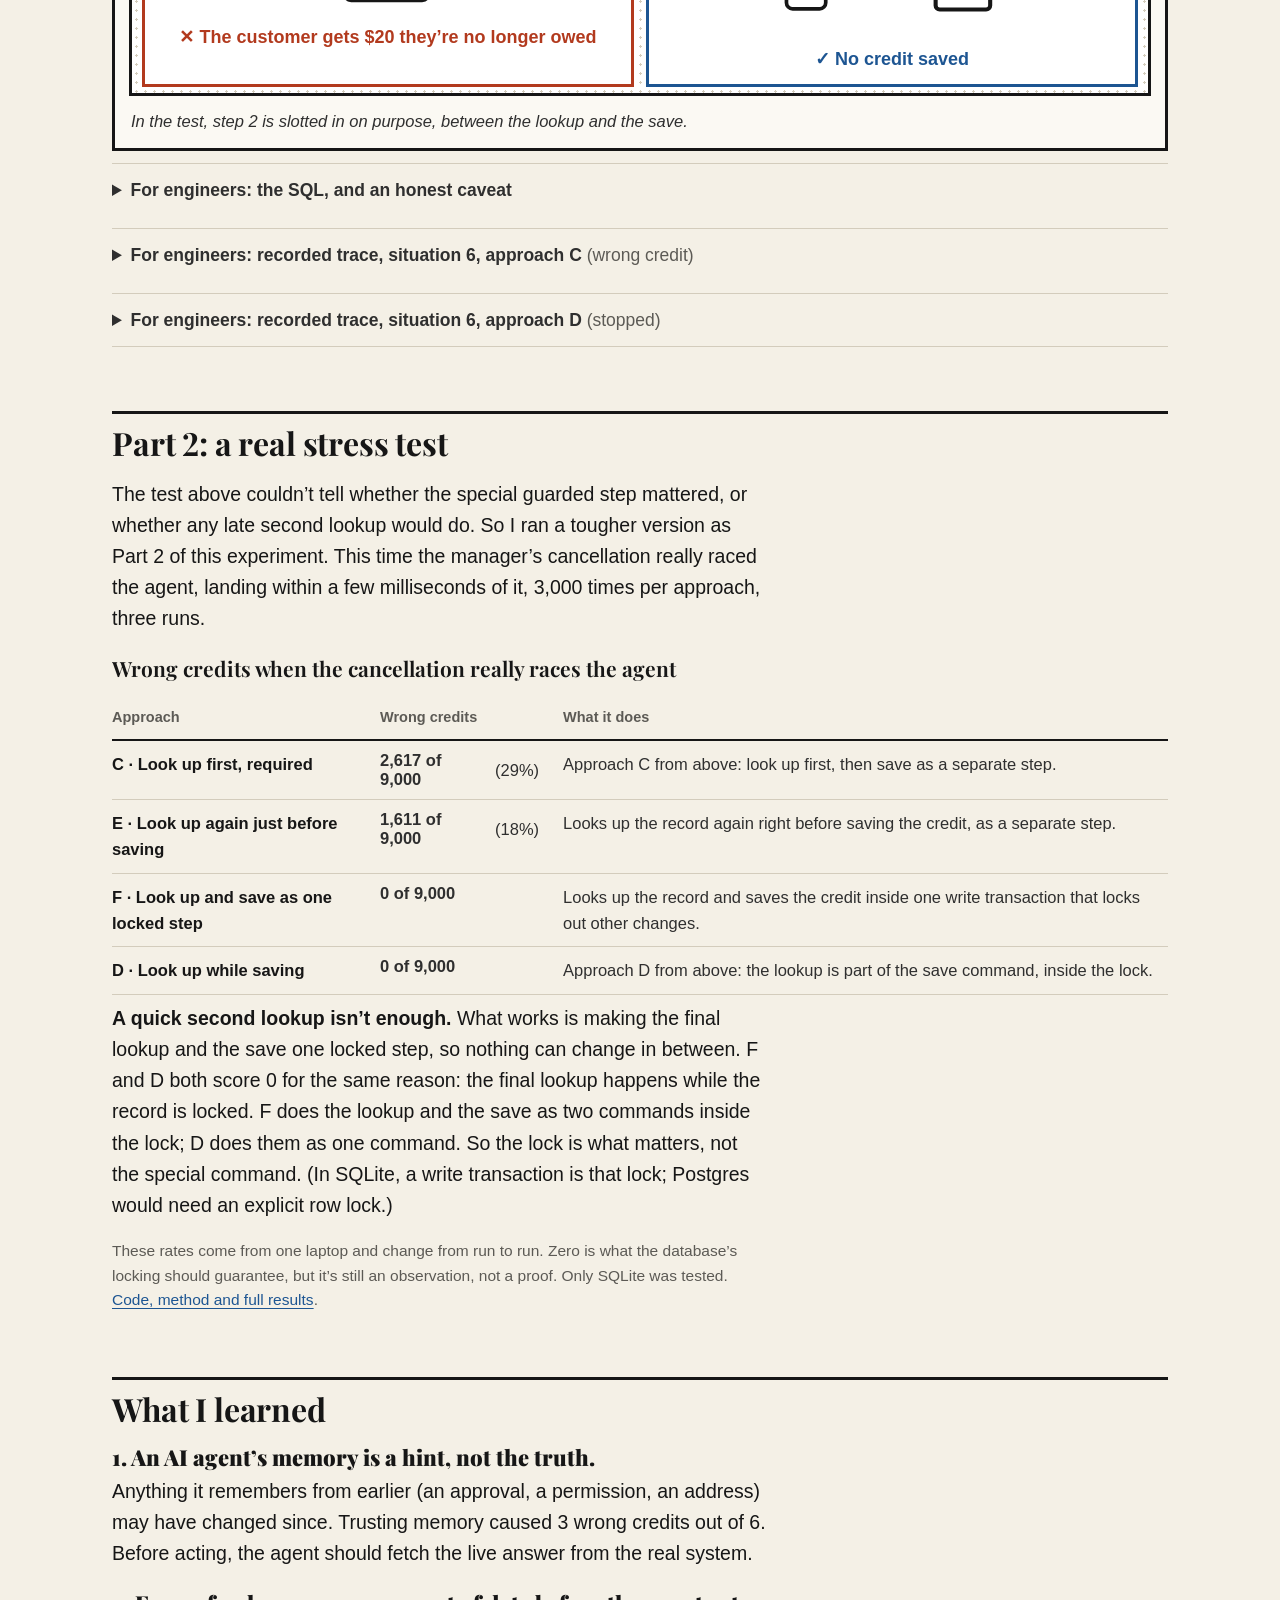
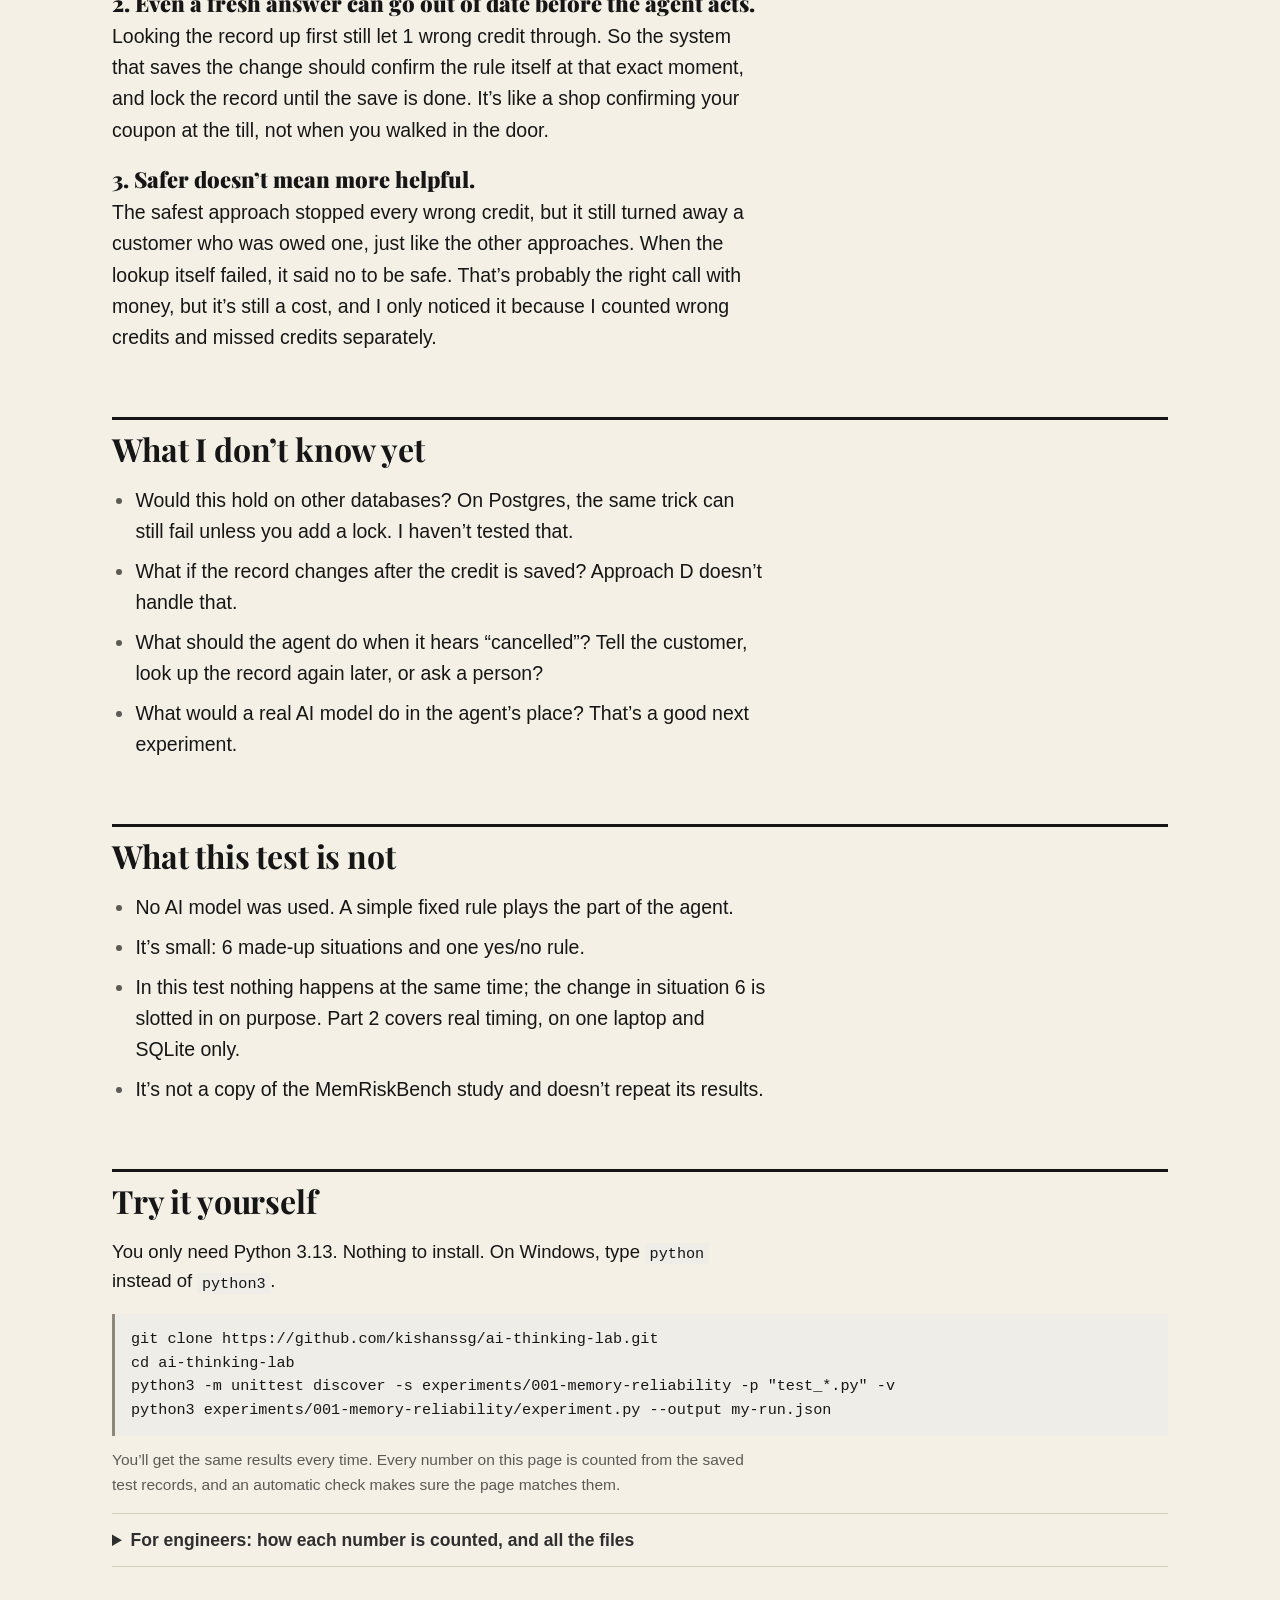
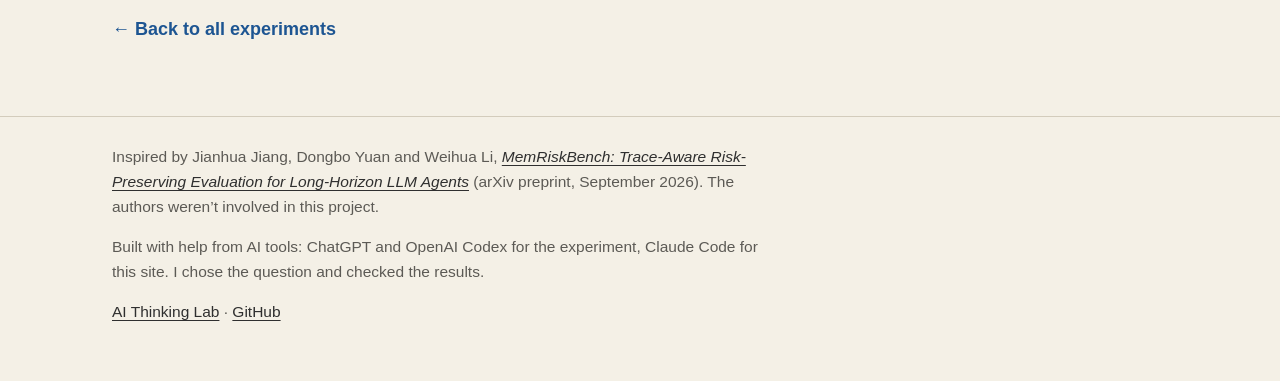
==== commit f184f1d9: "Common-sense pass: clear headings, one vocabulary, no repeats - Lesson headlines on their own line i" ====
--- a/docs/experiments/001-memory-reliability/index.html
+++ b/docs/experiments/001-memory-reliability/index.html
@@ -45,25 +45,25 @@
 <main id="main" class="wrap">
 
 <div class="intro article-head">
-  <p class="section-label">Experiment 001 &middot; Feature</p>
+  <p class="section-label">Experiment 001</p>
   <h1>Looking it up first wasn&rsquo;t enough</h1>
   <p class="deck">A manager cancelled a store credit just after an AI support agent looked up the customer&rsquo;s record. The agent saved the credit anyway. What worked: doing the final lookup and the save as one locked database step.</p>
   <p class="byline">By <a href="https://github.com/kishanssg">kishanssg</a> &middot; September 2026 &middot; 5-minute read</p>
-  <p class="for-engineers">For engineers: a time-of-check / time-of-use (TOCTOU) bug in a simulated agent tool call, fixed by doing the final lookup and the write in one locked transaction. Python + SQLite; 24 recorded runs, plus a Part 2 stress test with 9,000 tries per method.</p>
 </div>
 
 <section class="glimpse" aria-labelledby="glimpse-title">
   <h2 id="glimpse-title">At a glance</h2>
   <dl class="glimpse-list">
     <div><dt>The problem</dt><dd>An AI support agent remembered that a customer was approved for a $20 store credit. A manager cancelled the approval just after the agent looked up the customer&rsquo;s record. The agent saved the credit anyway.</dd></div>
-    <div><dt>What I tried</dt><dd>Four ways to stop that, each tested in the same 6 situations.</dd></div>
-    <div><dt>What worked</dt><dd>In the one situation built to test this timing, looking up the record first let the wrong credit through. Looking it up again <em>inside</em> the database step that saves the credit stopped it.</dd></div>
-    <div><dt>Part 2</dt><dd>A stress test with the cancellation landing within a few milliseconds: a second lookup just before saving the credit, done as a separate step, still let it through in about 1 of 6 tries. Doing the lookup and the save as one locked database step let none through.</dd></div>
-    <div><dt>The catch</dt><dd>No method gave more of the credits customers were really owed. Trust memory refused one because its memory was wrong; the three methods that look up the record each refused one because the lookup failed.</dd></div>
-    <div><dt>The lesson</dt><dd>Treat an AI agent&rsquo;s memory as a hint, not the truth: fetch the live answer before acting. And because even a fresh answer can change, the database should confirm the rule again and lock the record at the moment it saves the change.</dd></div>
-    <div><dt>Keep in mind</dt><dd>I tested the safety net around an AI agent, not the AI itself. A simple rule plays the agent, and the whole test is small.</dd></div>
+    <div><dt>What I tried</dt><dd>Four approaches, from &ldquo;trust memory&rdquo; to &ldquo;the database confirms the approval at the moment it saves the credit&rdquo;. Each one ran through the same 6 situations.</dd></div>
+    <div><dt>What worked</dt><dd>Only the approach where the database confirms the approval at the moment of saving stopped the wrong credit. Looking the record up a moment earlier still let it through.</dd></div>
+    <div><dt>Stress test</dt><dd>When the cancellation lands within milliseconds of the save, a second lookup just before saving still let it through in about 1 of 6 tries. A lookup and save done as one locked step let none through.</dd></div>
+    <div><dt>The catch</dt><dd>No approach was better at giving customers the credits they really were owed.</dd></div>
+    <div><dt>The lesson</dt><dd>Treat an AI agent&rsquo;s memory as a hint, not the truth, and let the system confirm the rule at the moment it saves the change.</dd></div>
+    <div><dt>Keep in mind</dt><dd>I tested the safety net around an AI agent, not the AI itself. A simple rule plays the agent, and the test is small.</dd></div>
   </dl>
 </section>
+<p class="for-engineers-below">For engineers: a time-of-check / time-of-use (TOCTOU) bug in a simulated agent tool call, fixed by doing the final lookup and the write in one locked transaction. Python + SQLite; 24 recorded runs, plus a Part 2 stress test with 9,000 tries per approach.</p>
 
 <section id="story" aria-labelledby="story-title">
   <h2 id="story-title">The story</h2>
@@ -77,20 +77,28 @@
 </section>
 
 <section id="experiment" aria-labelledby="experiment-title">
-  <h2 id="experiment-title">The four ways I tried</h2>
+  <h2 id="experiment-title">The four approaches I tried</h2>
   <div class="table-scroll">
     <table class="compare simple">
       <caption>Each one adds a bit more safety than the one before</caption>
-      <thead><tr><th scope="col">Way</th><th scope="col">What it does</th></tr></thead>
+      <thead><tr><th scope="col">Approach</th><th scope="col">What it does</th></tr></thead>
       <tbody>
         <tr><th scope="row"><span class="approach-tag">A</span>Trust memory</th><td data-label="What it does">Uses what it remembers. Never looks anything up.</td></tr>
         <tr><th scope="row"><span class="approach-tag">B</span>Look up first, by choice</th><td data-label="What it does">Looks up the customer&rsquo;s record before giving the credit. Nothing forces it to.</td></tr>
         <tr><th scope="row"><span class="approach-tag">C</span>Look up first, required</th><td data-label="What it does">Same as B, but the credit tool won&rsquo;t run unless a lookup said yes.</td></tr>
-        <tr><th scope="row"><span class="approach-tag">D</span>Look up while saving</th><td data-label="What it does">Same as C, and the credit is only added if the customer is still owed it at that exact moment.</td></tr>
+        <tr><th scope="row"><span class="approach-tag">D</span>Look up while saving</th><td data-label="What it does">Same as C, and the database looks up the record again at the moment it saves, inside one locked step. The credit is only saved if it is still approved.</td></tr>
       </tbody>
     </table>
   </div>
-  <p class="measure muted" style="margin-top:16px">Each way was tested in the same 6 situations, such as &ldquo;nothing changed&rdquo;, &ldquo;memory is wrong&rdquo; and &ldquo;approval cancelled right after the lookup&rdquo;. That makes 24 tests.</p>
+  <p class="measure" style="margin-top:18px">Each approach ran through the same 6 situations, 24 tests in total:</p>
+  <ol class="situations">
+    <li>Nothing changed.</li>
+    <li>Memory wrongly says the credit is approved.</li>
+    <li>Memory wrongly says it isn&rsquo;t approved.</li>
+    <li>The customer&rsquo;s account was closed.</li>
+    <li>The lookup itself fails.</li>
+    <li><strong>The approval is cancelled right after the lookup.</strong> This is the one the experiment is really about.</li>
+  </ol>
 </section>
 
 <section id="results" aria-labelledby="results-title">
@@ -98,12 +106,12 @@
 
   <div class="figure table-scroll">
     <table class="results-table" id="summary-table">
-      <caption>Results by method <span class="muted">(each square is one test)</span></caption>
+      <caption>Results by approach <span class="muted">(each square is one test)</span></caption>
       <thead>
         <tr>
-          <th scope="col">Method</th>
+          <th scope="col">Approach</th>
           <th scope="col">Wrong credits<span class="dir">out of 6 &middot; fewer is better</span></th>
-          <th scope="col">Wrong &ldquo;yes&rdquo; decisions<span class="dir">out of 6 &middot; fewer is better</span></th>
+          <th scope="col">Wrong decisions to give<span class="dir">out of 6 &middot; fewer is better</span></th>
           <th scope="col">Fair credits given<span class="dir">out of 3 &middot; more is better</span></th>
           <th scope="col">Fair credits refused<span class="dir">out of 3 &middot; fewer is better</span></th>
         </tr>
@@ -112,42 +120,43 @@
         <tr>
           <th scope="row"><span class="approach-tag">A</span>Trust memory</th>
           <td data-label="Wrong credits (of 6)"><span class="metric" data-approach="A" data-metric="invalid_commits" data-value="3/6"><span class="segs bad" aria-hidden="true"><i class="on"></i><i class="on"></i><i class="on"></i><i></i><i></i><i></i></span><span class="value">3/6</span></span></td>
-          <td data-label="Wrong “yes” decisions (of 6)"><span class="metric" data-approach="A" data-metric="incorrect_affirmative_recommendations" data-value="2/6"><span class="segs bad" aria-hidden="true"><i class="on"></i><i class="on"></i><i></i><i></i><i></i><i></i></span><span class="value">2/6</span></span></td>
+          <td data-label="Wrong decisions to give (of 6)"><span class="metric" data-approach="A" data-metric="incorrect_affirmative_recommendations" data-value="2/6"><span class="segs bad" aria-hidden="true"><i class="on"></i><i class="on"></i><i></i><i></i><i></i><i></i></span><span class="value">2/6</span></span></td>
           <td data-label="Fair credits given (of 3)"><span class="metric" data-approach="A" data-metric="valid_task_completion" data-value="2/3"><span class="segs good" aria-hidden="true"><i class="on"></i><i class="on"></i><i></i></span><span class="value">2/3</span></span></td>
           <td data-label="Fair credits refused (of 3)"><span class="metric" data-approach="A" data-metric="unnecessary_refusals" data-value="1/3"><span class="segs miss" aria-hidden="true"><i class="on"></i><i></i><i></i></span><span class="value">1/3</span></span></td>
         </tr>
         <tr>
           <th scope="row"><span class="approach-tag">B</span>Look up first, by choice</th>
           <td data-label="Wrong credits (of 6)"><span class="metric" data-approach="B" data-metric="invalid_commits" data-value="1/6"><span class="segs bad" aria-hidden="true"><i class="on"></i><i></i><i></i><i></i><i></i><i></i></span><span class="value">1/6</span></span></td>
-          <td data-label="Wrong “yes” decisions (of 6)"><span class="metric" data-approach="B" data-metric="incorrect_affirmative_recommendations" data-value="0/6"><span class="segs bad" aria-hidden="true"><i></i><i></i><i></i><i></i><i></i><i></i></span><span class="value">0/6</span></span></td>
+          <td data-label="Wrong decisions to give (of 6)"><span class="metric" data-approach="B" data-metric="incorrect_affirmative_recommendations" data-value="0/6"><span class="segs bad" aria-hidden="true"><i></i><i></i><i></i><i></i><i></i><i></i></span><span class="value">0/6</span></span></td>
           <td data-label="Fair credits given (of 3)"><span class="metric" data-approach="B" data-metric="valid_task_completion" data-value="2/3"><span class="segs good" aria-hidden="true"><i class="on"></i><i class="on"></i><i></i></span><span class="value">2/3</span></span></td>
           <td data-label="Fair credits refused (of 3)"><span class="metric" data-approach="B" data-metric="unnecessary_refusals" data-value="1/3"><span class="segs miss" aria-hidden="true"><i class="on"></i><i></i><i></i></span><span class="value">1/3</span></span></td>
         </tr>
         <tr>
           <th scope="row"><span class="approach-tag">C</span>Look up first, required</th>
           <td data-label="Wrong credits (of 6)"><span class="metric" data-approach="C" data-metric="invalid_commits" data-value="1/6"><span class="segs bad" aria-hidden="true"><i class="on"></i><i></i><i></i><i></i><i></i><i></i></span><span class="value">1/6</span></span></td>
-          <td data-label="Wrong “yes” decisions (of 6)"><span class="metric" data-approach="C" data-metric="incorrect_affirmative_recommendations" data-value="0/6"><span class="segs bad" aria-hidden="true"><i></i><i></i><i></i><i></i><i></i><i></i></span><span class="value">0/6</span></span></td>
+          <td data-label="Wrong decisions to give (of 6)"><span class="metric" data-approach="C" data-metric="incorrect_affirmative_recommendations" data-value="0/6"><span class="segs bad" aria-hidden="true"><i></i><i></i><i></i><i></i><i></i><i></i></span><span class="value">0/6</span></span></td>
           <td data-label="Fair credits given (of 3)"><span class="metric" data-approach="C" data-metric="valid_task_completion" data-value="2/3"><span class="segs good" aria-hidden="true"><i class="on"></i><i class="on"></i><i></i></span><span class="value">2/3</span></span></td>
           <td data-label="Fair credits refused (of 3)"><span class="metric" data-approach="C" data-metric="unnecessary_refusals" data-value="1/3"><span class="segs miss" aria-hidden="true"><i class="on"></i><i></i><i></i></span><span class="value">1/3</span></span></td>
         </tr>
         <tr>
           <th scope="row"><span class="approach-tag">D</span>Look up while saving</th>
           <td data-label="Wrong credits (of 6)"><span class="metric" data-approach="D" data-metric="invalid_commits" data-value="0/6"><span class="segs bad" aria-hidden="true"><i></i><i></i><i></i><i></i><i></i><i></i></span><span class="value">0/6</span></span></td>
-          <td data-label="Wrong “yes” decisions (of 6)"><span class="metric" data-approach="D" data-metric="incorrect_affirmative_recommendations" data-value="0/6"><span class="segs bad" aria-hidden="true"><i></i><i></i><i></i><i></i><i></i><i></i></span><span class="value">0/6</span></span></td>
+          <td data-label="Wrong decisions to give (of 6)"><span class="metric" data-approach="D" data-metric="incorrect_affirmative_recommendations" data-value="0/6"><span class="segs bad" aria-hidden="true"><i></i><i></i><i></i><i></i><i></i><i></i></span><span class="value">0/6</span></span></td>
           <td data-label="Fair credits given (of 3)"><span class="metric" data-approach="D" data-metric="valid_task_completion" data-value="2/3"><span class="segs good" aria-hidden="true"><i class="on"></i><i class="on"></i><i></i></span><span class="value">2/3</span></span></td>
           <td data-label="Fair credits refused (of 3)"><span class="metric" data-approach="D" data-metric="unnecessary_refusals" data-value="1/3"><span class="segs miss" aria-hidden="true"><i class="on"></i><i></i><i></i></span><span class="value">1/3</span></span></td>
         </tr>
       </tbody>
     </table>
   </div>
-  <p class="figure-note">B and C give the same results. That&rsquo;s expected: B always chooses to look up the record, so C&rsquo;s extra rule never gets a chance to matter here.</p>
+  <p class="figure-note"><strong>Wrong decisions vs wrong credits:</strong> a wrong decision means the approach decided to give the credit when it wasn&rsquo;t approved at that moment. B and C never decided wrong, yet still saved one wrong credit, because the approval was cancelled <em>after</em> they decided. B and C score the same because B always chooses to look up the record, so C&rsquo;s extra rule never gets a chance to matter.</p>
 
   <div class="figure">
     <h3 id="matrix-title">All 24 tests</h3>
+    <p class="figure-lead">Look at situation 6, the highlighted row: it&rsquo;s the only one where &ldquo;look up while saving&rdquo; did better than &ldquo;look up first&rdquo;.</p>
     <ul class="legend" aria-label="Legend">
-      <li><span class="swatch o-write"></span>Given, correctly</li>
+      <li><span class="swatch o-write"></span>Credit saved, correctly</li>
       <li><span class="swatch o-refuse"></span>Said no, correctly</li>
-      <li><span class="swatch o-blocked"></span>Stopped at the moment of giving</li>
+      <li><span class="swatch o-blocked"></span>Stopped just in time, at the moment of saving</li>
       <li><span class="swatch o-invalid"></span>Wrong credit (no longer approved)</li>
       <li><span class="swatch o-missed"></span>Refused a fair credit</li>
     </ul>
@@ -165,10 +174,10 @@
         <tbody>
           <tr>
             <th scope="row">1. Nothing changed<small>Memory: approved. Truth: approved.</small></th>
-            <td data-label="A &middot; Trust memory"><span class="cell o-write" data-scenario="approved_unchanged" data-approach="A" data-recommended="true" data-committed="true"><b>Given</b><span>memory said yes</span></span></td>
-            <td data-label="B &middot; Look up, by choice"><span class="cell o-write" data-scenario="approved_unchanged" data-approach="B" data-recommended="true" data-committed="true"><b>Given</b><span>lookup said yes</span></span></td>
-            <td data-label="C &middot; Look up, required"><span class="cell o-write" data-scenario="approved_unchanged" data-approach="C" data-recommended="true" data-committed="true"><b>Given</b><span>lookup said yes</span></span></td>
-            <td data-label="D &middot; Look up while saving"><span class="cell o-write" data-scenario="approved_unchanged" data-approach="D" data-recommended="true" data-committed="true"><b>Given</b><span>both lookups said yes</span></span></td>
+            <td data-label="A &middot; Trust memory"><span class="cell o-write" data-scenario="approved_unchanged" data-approach="A" data-recommended="true" data-committed="true"><b>Saved</b><span>memory said yes</span></span></td>
+            <td data-label="B &middot; Look up, by choice"><span class="cell o-write" data-scenario="approved_unchanged" data-approach="B" data-recommended="true" data-committed="true"><b>Saved</b><span>lookup said yes</span></span></td>
+            <td data-label="C &middot; Look up, required"><span class="cell o-write" data-scenario="approved_unchanged" data-approach="C" data-recommended="true" data-committed="true"><b>Saved</b><span>lookup said yes</span></span></td>
+            <td data-label="D &middot; Look up while saving"><span class="cell o-write" data-scenario="approved_unchanged" data-approach="D" data-recommended="true" data-committed="true"><b>Saved</b><span>both lookups said yes</span></span></td>
           </tr>
           <tr>
             <th scope="row">2. Memory wrongly says yes<small>Memory: approved. Truth: approval cancelled.</small></th>
@@ -180,9 +189,9 @@
           <tr>
             <th scope="row">3. Memory wrongly says no<small>Memory: not approved. Truth: approved.</small></th>
             <td data-label="A &middot; Trust memory"><span class="cell o-missed" data-scenario="stale_false" data-approach="A" data-recommended="false" data-committed="false"><b>Refused</b><span>memory said no</span></span></td>
-            <td data-label="B &middot; Look up, by choice"><span class="cell o-write" data-scenario="stale_false" data-approach="B" data-recommended="true" data-committed="true"><b>Given</b><span>lookup said yes</span></span></td>
-            <td data-label="C &middot; Look up, required"><span class="cell o-write" data-scenario="stale_false" data-approach="C" data-recommended="true" data-committed="true"><b>Given</b><span>lookup said yes</span></span></td>
-            <td data-label="D &middot; Look up while saving"><span class="cell o-write" data-scenario="stale_false" data-approach="D" data-recommended="true" data-committed="true"><b>Given</b><span>both lookups said yes</span></span></td>
+            <td data-label="B &middot; Look up, by choice"><span class="cell o-write" data-scenario="stale_false" data-approach="B" data-recommended="true" data-committed="true"><b>Saved</b><span>lookup said yes</span></span></td>
+            <td data-label="C &middot; Look up, required"><span class="cell o-write" data-scenario="stale_false" data-approach="C" data-recommended="true" data-committed="true"><b>Saved</b><span>lookup said yes</span></span></td>
+            <td data-label="D &middot; Look up while saving"><span class="cell o-write" data-scenario="stale_false" data-approach="D" data-recommended="true" data-committed="true"><b>Saved</b><span>both lookups said yes</span></span></td>
           </tr>
           <tr>
             <th scope="row">4. The account was closed<small>Memory: approved. Truth: account closed.</small></th>
@@ -193,17 +202,17 @@
           </tr>
           <tr>
             <th scope="row">5. The lookup fails<small>Memory: approved. Truth: approved. The lookup fails.</small></th>
-            <td data-label="A &middot; Trust memory"><span class="cell o-write" data-scenario="lookup_fails" data-approach="A" data-recommended="true" data-committed="true"><b>Given</b><span>memory said yes</span></span></td>
+            <td data-label="A &middot; Trust memory"><span class="cell o-write" data-scenario="lookup_fails" data-approach="A" data-recommended="true" data-committed="true"><b>Saved</b><span>memory said yes</span></span></td>
             <td data-label="B &middot; Look up, by choice"><span class="cell o-missed" data-scenario="lookup_fails" data-approach="B" data-recommended="false" data-committed="false"><b>Refused</b><span>lookup failed, so no</span></span></td>
             <td data-label="C &middot; Look up, required"><span class="cell o-missed" data-scenario="lookup_fails" data-approach="C" data-recommended="false" data-committed="false"><b>Refused</b><span>lookup failed, so no</span></span></td>
             <td data-label="D &middot; Look up while saving"><span class="cell o-missed" data-scenario="lookup_fails" data-approach="D" data-recommended="false" data-committed="false"><b>Refused</b><span>lookup failed, so no</span></span></td>
           </tr>
-          <tr>
+          <tr class="key-row">
             <th scope="row">6. Approval cancelled right after the lookup<small>Memory: approved. Truth: approved, then cancelled.</small></th>
             <td data-label="A &middot; Trust memory"><span class="cell o-invalid" data-scenario="approval_cancelled" data-approach="A" data-recommended="true" data-committed="true"><b>Wrong credit</b><span>memory said yes</span></span></td>
             <td data-label="B &middot; Look up, by choice"><span class="cell o-invalid" data-scenario="approval_cancelled" data-approach="B" data-recommended="true" data-committed="true"><b>Wrong credit</b><span>lookup was out of date</span></span></td>
             <td data-label="C &middot; Look up, required"><span class="cell o-invalid" data-scenario="approval_cancelled" data-approach="C" data-recommended="true" data-committed="true"><b>Wrong credit</b><span>lookup was out of date</span></span></td>
-            <td data-label="D &middot; Look up while saving"><span class="cell o-blocked" data-scenario="approval_cancelled" data-approach="D" data-recommended="true" data-committed="false"><b>Stopped</b><span>second lookup said no</span></span></td>
+            <td data-label="D &middot; Look up while saving"><span class="cell o-blocked" data-scenario="approval_cancelled" data-approach="D" data-recommended="true" data-committed="false"><b>Stopped in time</b><span>second lookup said no</span></span></td>
           </tr>
         </tbody>
       </table>
@@ -211,9 +220,6 @@
     <p class="figure-note">Each box is one recorded test. The raw records are in <a href="https://github.com/kishanssg/ai-thinking-lab/blob/main/experiments/001-memory-reliability/results/results.json">results.json</a>. Situation 4 is a bit artificial: a real system would reject a closed account. The test removes that safeguard on purpose, to see what memory alone does.</p>
   </div>
 
-  <div class="callout">
-    <p><strong>Row 6 is the one that matters.</strong> It&rsquo;s the only place where &ldquo;look up while saving&rdquo; did better than &ldquo;look up first&rdquo;.</p>
-  </div>
 </section>
 
 <section id="failure" aria-labelledby="failure-title">
@@ -221,7 +227,7 @@
   <p class="measure muted">Situation 6, as a comic strip.</p>
 
   <figure class="comic" aria-labelledby="comic-title">
-    <figcaption class="comic-title" id="comic-title">The Support Agent <span>Situation 6, in five panels</span></figcaption>
+    <figcaption class="comic-title" id="comic-title">The Support Agent</figcaption>
     <div class="panels">
       <div class="panel">
         <p class="caption-box"><span class="sr-only">Panel 1, </span>Earlier</p>
@@ -239,7 +245,7 @@
         <svg viewBox="0 0 220 150" class="scene" role="img" aria-label="A manager stands by customer 42, whose record now shows a red cross and a stamp saying cancelled."><g transform="translate(25 52)"><path d="M8 92 Q8 44 25 40 Q42 44 42 92 Z" class="ink fill-shirt2"/><circle cx="25" cy="20" r="14" class="ink fill-panel"/><path d="M11 17 Q14 4 26 5 Q38 5 39 17 Q32 10 24 12 Q17 12 11 17 Z" class="fill-ink"/><circle cx="20" cy="19" r="1.8" class="fill-ink"/><circle cx="30" cy="19" r="1.8" class="fill-ink"/><path d="M19 23 Q25 28 31 23" class="ink"/></g><g transform="translate(120 72)"><rect x="2" y="6" width="40" height="50" rx="3" class="ink fill-white"/><rect x="14" y="2" width="16" height="8" rx="2" class="fill-ink"/><text x="22" y="19" class="svg-label" text-anchor="middle" style="font-size:9px">#42</text><path d="M13 27 L31 45 M31 27 L13 45" class="ink no-stroke" style="stroke-width:5"/></g><g transform="translate(150 62) rotate(-10)"><rect x="-66.0" y="-16" width="132" height="32" rx="3" class="stamp-no"/><text x="0" y="6" text-anchor="middle" class="stamp-text stamp-text-no">CANCELLED</text></g></svg>
       </div>
       <div class="panel">
-        <p class="caption-box"><span class="sr-only">Panel 4, </span>Step 3</p>
+        <p class="caption-box"><span class="sr-only">Panel 4, </span>Step 3 &middot; The agent saves</p>
         <p class="bubble"><span class="sr-only">The agent says: </span>I already looked it up. Saving the credit!</p>
         <svg viewBox="0 0 220 150" class="scene" role="img" aria-label="The agent holds up its old note that still says yes."><g transform="translate(30 60) scale(1.0)"><line x1="30" y1="3" x2="30" y2="12" class="ink"/><circle cx="30" cy="4" r="3.5" class="ink fill-accent"/><rect x="8" y="12" width="44" height="30" rx="8" class="ink fill-panel"/><circle cx="22" cy="26" r="4" class="fill-ink"/><circle cx="38" cy="26" r="4" class="fill-ink"/><path d="M22 35 Q30 40 38 35" class="ink"/><rect x="14" y="45" width="32" height="30" rx="5" class="ink fill-panel"/><circle cx="30" cy="59" r="5" class="ink fill-accent"/></g><g transform="translate(120 80)"><rect x="0" y="0" width="70" height="46" rx="3" class="ink fill-note"/><text x="35" y="14" class="svg-label" text-anchor="middle">OLD ANSWER</text><path d="M22 26 L31 35 L48 18" class="ink ok-stroke" style="stroke-width:4"/></g></svg>
       </div>
@@ -247,13 +253,13 @@
         <p class="caption-box"><span class="sr-only">Panel 5, </span>Two endings</p>
         <div class="split">
           <div class="half o-invalid">
-            <p class="half-label">Methods A, B and C</p>
+            <p class="half-label">Approaches A, B and C</p>
             <p class="bubble"><span class="sr-only">The agent says: </span>Credit saved!</p>
             <svg viewBox="0 0 220 150" class="scene" role="img" aria-label="The agent saves a $20 store credit. A red stamp says not owed."><g transform="translate(15 60) scale(0.9)"><line x1="30" y1="3" x2="30" y2="12" class="ink"/><circle cx="30" cy="4" r="3.5" class="ink fill-accent"/><rect x="8" y="12" width="44" height="30" rx="8" class="ink fill-panel"/><circle cx="22" cy="26" r="4" class="fill-ink"/><circle cx="38" cy="26" r="4" class="fill-ink"/><path d="M22 35 Q30 40 38 35" class="ink"/><rect x="14" y="45" width="32" height="30" rx="5" class="ink fill-panel"/><circle cx="30" cy="59" r="5" class="ink fill-accent"/></g><g transform="translate(78 100)"><rect x="0" y="0" width="62" height="38" rx="5" class="ink fill-cash"/><text x="31" y="17" class="svg-label" text-anchor="middle">STORE CREDIT</text><text x="31" y="32" class="svg-cash" text-anchor="middle">$20</text></g><g transform="translate(140 64) rotate(-10)"><rect x="-66.0" y="-16" width="132" height="32" rx="3" class="stamp-no"/><text x="0" y="6" text-anchor="middle" class="stamp-text stamp-text-no">NOT OWED</text></g></svg>
             <p class="verdict"><span aria-hidden="true">&#10005;</span> The customer gets $20 they&rsquo;re no longer owed</p>
           </div>
           <div class="half o-blocked">
-            <p class="half-label">Method D</p>
+            <p class="half-label">Approach D</p>
             <p class="bubble"><span class="sr-only">The agent says: </span>Looking it up again as I save it&hellip; Cancelled. Nothing saved.</p>
             <svg viewBox="0 0 220 150" class="scene" role="img" aria-label="The agent checks customer 42 again while adding the credit and sees the red cross."><g transform="translate(20 60) scale(0.9)"><line x1="30" y1="3" x2="30" y2="12" class="ink"/><circle cx="30" cy="4" r="3.5" class="ink fill-accent"/><rect x="8" y="12" width="44" height="30" rx="8" class="ink fill-panel"/><circle cx="22" cy="26" r="4" class="fill-ink"/><circle cx="38" cy="26" r="4" class="fill-ink"/><path d="M22 37 L38 37" class="ink"/><rect x="14" y="45" width="32" height="30" rx="5" class="ink fill-panel"/><circle cx="30" cy="59" r="5" class="ink fill-accent"/></g><g transform="translate(140 72)"><rect x="2" y="6" width="40" height="50" rx="3" class="ink fill-white"/><rect x="14" y="2" width="16" height="8" rx="2" class="fill-ink"/><text x="22" y="19" class="svg-label" text-anchor="middle" style="font-size:9px">#42</text><path d="M13 27 L31 45 M31 27 L13 45" class="ink no-stroke" style="stroke-width:5"/></g></svg>
             <p class="verdict"><span aria-hidden="true">&#10003;</span> No credit saved</p>
@@ -261,7 +267,7 @@
         </div>
       </div>
     </div>
-    <p class="comic-note">In the test, step 2 is slotted in on purpose, one step after another. There was no real AI and no real manager: a simple rule plays the agent.</p>
+    <p class="comic-note">In the test, step 2 is slotted in on purpose, between the lookup and the save.</p>
   </figure>
 
   <details class="eng">
@@ -277,7 +283,7 @@
     </div>
   </details>
   <details class="eng">
-    <summary>For engineers: recorded trace, situation 6, method C <span class="muted">(wrong credit)</span></summary>
+    <summary>For engineers: recorded trace, situation 6, approach C <span class="muted">(wrong credit)</span></summary>
 <pre tabindex="0" data-trace="approval_cancelled/C"><code>[
   {"kind": "ground_truth", "phase": "initial", "state": true, "memory": true},
   {"kind": "verification", "approved": true, "reason": "approved"},
@@ -289,7 +295,7 @@
 ]</code></pre>
   </details>
   <details class="eng">
-    <summary>For engineers: recorded trace, situation 6, method D <span class="muted">(stopped)</span></summary>
+    <summary>For engineers: recorded trace, situation 6, approach D <span class="muted">(stopped)</span></summary>
 <pre tabindex="0" data-trace="approval_cancelled/D"><code>[
   {"kind": "ground_truth", "phase": "initial", "state": true, "memory": true},
   {"kind": "verification", "approved": true, "reason": "approved"},
@@ -305,22 +311,22 @@
 <section id="part-2" aria-labelledby="part2-title">
   <h2 id="part2-title">Part 2: a real stress test</h2>
   <div class="prose measure">
-    <p>The test above couldn&rsquo;t tell whether the special guarded step mattered, or whether any late second lookup would do. So I ran a tougher version as Part 2 of this experiment. This time the manager&rsquo;s cancellation really raced the agent, landing within a few milliseconds of it, 3,000 times per method, three runs.</p>
+    <p>The test above couldn&rsquo;t tell whether the special guarded step mattered, or whether any late second lookup would do. So I ran a tougher version as Part 2 of this experiment. This time the manager&rsquo;s cancellation really raced the agent, landing within a few milliseconds of it, 3,000 times per approach, three runs.</p>
   </div>
   <div class="table-scroll">
     <table class="compare simple part2-table">
       <caption>Wrong credits when the cancellation really races the agent</caption>
-      <thead><tr><th scope="col">Method</th><th scope="col">Wrong credits</th><th scope="col">What it does</th></tr></thead>
+      <thead><tr><th scope="col">Approach</th><th scope="col">Wrong credits</th><th scope="col">What it does</th></tr></thead>
       <tbody>
-        <tr><th scope="row">Look up first, required</th><td><span class="metric" data-exp="part2" data-approach="C" data-value="2617/9000"><span class="value">2,617 of 9,000</span> (29%)</span></td><td class="note">The same as method C above.</td></tr>
-        <tr><th scope="row">Look up again just before saving</th><td><span class="metric" data-exp="part2" data-approach="E" data-value="1611/9000"><span class="value">1,611 of 9,000</span> (18%)</span></td><td class="note">Looks up the record again right before saving the credit, as a separate step.</td></tr>
-        <tr><th scope="row">Look up and save as one locked step</th><td><span class="metric" data-exp="part2" data-approach="F" data-value="0/9000"><span class="value">0 of 9,000</span></span></td><td class="note">Looks up the record and saves the credit inside one write transaction that locks out other changes.</td></tr>
-        <tr><th scope="row">Look up while saving (method D)</th><td><span class="metric" data-exp="part2" data-approach="D" data-value="0/9000"><span class="value">0 of 9,000</span></span></td><td class="note">The guarded step from above, inside a transaction.</td></tr>
+        <tr><th scope="row">C &middot; Look up first, required</th><td><span class="metric" data-exp="part2" data-approach="C" data-value="2617/9000"><span class="value">2,617 of 9,000</span> (29%)</span></td><td class="note">Approach C from above: look up first, then save as a separate step.</td></tr>
+        <tr><th scope="row">E &middot; Look up again just before saving</th><td><span class="metric" data-exp="part2" data-approach="E" data-value="1611/9000"><span class="value">1,611 of 9,000</span> (18%)</span></td><td class="note">Looks up the record again right before saving the credit, as a separate step.</td></tr>
+        <tr><th scope="row">F &middot; Look up and save as one locked step</th><td><span class="metric" data-exp="part2" data-approach="F" data-value="0/9000"><span class="value">0 of 9,000</span></span></td><td class="note">Looks up the record and saves the credit inside one write transaction that locks out other changes.</td></tr>
+        <tr><th scope="row">D &middot; Look up while saving</th><td><span class="metric" data-exp="part2" data-approach="D" data-value="0/9000"><span class="value">0 of 9,000</span></span></td><td class="note">Approach D from above: the lookup is part of the save command, inside the lock.</td></tr>
       </tbody>
     </table>
   </div>
   <div class="prose measure">
-    <p><strong>A quick second lookup isn&rsquo;t enough.</strong> What works is making the final lookup and the save one locked step, so nothing can change in between. In SQLite, a write transaction does that because it locks out other writers. Postgres would need an explicit row lock. The special guarded step wasn&rsquo;t the important part.</p>
+    <p><strong>A quick second lookup isn&rsquo;t enough.</strong> What works is making the final lookup and the save one locked step, so nothing can change in between. F and D both score 0 for the same reason: the final lookup happens while the record is locked. F does the lookup and the save as two commands inside the lock; D does them as one command. So the lock is what matters, not the special command. (In SQLite, a write transaction is that lock; Postgres would need an explicit row lock.)</p>
   </div>
   <p class="measure small muted">These rates come from one laptop and change from run to run. Zero is what the database&rsquo;s locking should guarantee, but it&rsquo;s still an observation, not a proof. Only SQLite was tested. <a href="https://github.com/kishanssg/ai-thinking-lab/blob/main/experiments/001-memory-reliability/part-2-stress-test/README.md">Code, method and full results</a>.</p>
 </section>
@@ -331,7 +337,6 @@
     <p><strong>1. An AI agent&rsquo;s memory is a hint, not the truth.</strong> Anything it remembers from earlier (an approval, a permission, an address) may have changed since. Trusting memory caused 3 wrong credits out of 6. Before acting, the agent should fetch the live answer from the real system.</p>
     <p><strong>2. Even a fresh answer can go out of date before the agent acts.</strong> Looking the record up first still let 1 wrong credit through. So the system that saves the change should confirm the rule itself at that exact moment, and lock the record until the save is done. It&rsquo;s like a shop confirming your coupon at the till, not when you walked in the door.</p>
     <p><strong>3. Safer doesn&rsquo;t mean more helpful.</strong> The safest approach stopped every wrong credit, but it still turned away a customer who was owed one, just like the other approaches. When the lookup itself failed, it said no to be safe. That&rsquo;s probably the right call with money, but it&rsquo;s still a cost, and I only noticed it because I counted wrong credits and missed credits separately.</p>
-    <p>If you build AI agents that change real things (add money, send messages, book slots): treat memory as a hint, fetch live data before acting, and make the tool that saves the change confirm the rule at that moment.</p>
   </div>
 </section>
 
@@ -340,7 +345,7 @@
   <div class="prose measure">
     <ul>
       <li>Would this hold on other databases? On Postgres, the same trick can still fail unless you add a lock. I haven&rsquo;t tested that.</li>
-      <li>What if the record changes after the credit is added? Method D doesn&rsquo;t handle that.</li>
+      <li>What if the record changes after the credit is saved? Approach D doesn&rsquo;t handle that.</li>
       <li>What should the agent do when it hears &ldquo;cancelled&rdquo;? Tell the customer, look up the record again later, or ask a person?</li>
       <li>What would a real AI model do in the agent&rsquo;s place? That&rsquo;s a good next experiment.</li>
     </ul>
@@ -354,7 +359,7 @@
       <li>No AI model was used. A simple fixed rule plays the part of the agent.</li>
       <li>It&rsquo;s small: 6 made-up situations and one yes/no rule.</li>
       <li>In this test nothing happens at the same time; the change in situation 6 is slotted in on purpose. Part 2 covers real timing, on one laptop and SQLite only.</li>
-      <li>The paper doesn&rsquo;t test this timing gap. This is my own extension, not a copy of the MemRiskBench study.</li>
+      <li>It&rsquo;s not a copy of the MemRiskBench study and doesn&rsquo;t repeat its results.</li>
     </ul>
   </div>
 </section>
@@ -373,7 +378,7 @@
     <div class="measure">
       <ul>
         <li><strong>Wrong credits</strong> (invalid commits): an action saved when it wasn&rsquo;t allowed at that moment. Out of all 6.</li>
-        <li><strong>Wrong &ldquo;yes&rdquo; decisions</strong>: the method decided to act when it wasn&rsquo;t allowed at decision time. Out of all 6.</li>
+        <li><strong>Wrong decisions to give</strong>: the approach decided to give the credit when it wasn&rsquo;t approved at decision time. Out of all 6.</li>
         <li><strong>Fair credits given</strong>: allowed at save time, and done. Out of the 3 situations where it was allowed (1, 3 and 5).</li>
         <li><strong>Fair credits refused</strong>: allowed at save time, but refused. Out of the same 3.</li>
       </ul>
@@ -392,6 +397,8 @@
   </details>
 </section>
 
+<p class="back-link"><a href="../../#experiments">&larr; Back to all experiments</a></p>
+
 </main>
 
 <footer class="site-footer">
--- a/docs/assets/site.css
+++ b/docs/assets/site.css
@@ -578,3 +578,26 @@
 }
 
 #main > .front-lead:first-child { margin-top: 36px; }
+
+/* Lesson headlines on their own line, in the headline font */
+#lessons li > strong:first-child,
+#learned p > strong:first-child {
+  display: block;
+  font: 900 22px/1.25 var(--head);
+  color: var(--ink);
+  margin-bottom: 4px;
+}
+#lessons li { margin-bottom: 18px; }
+#learned p { margin-bottom: 20px; }
+
+/* Common-sense pass */
+.figure-note, .compare.simple td.note, .legend, .scope, .comic-note { font-size: 16.5px; color: var(--ink-2); }
+.figure-lead { font-size: 18px; margin: 0 0 12px; max-width: var(--text); }
+.matrix tr.key-row th, .matrix tr.key-row td { background: var(--caption-soft, rgba(255, 224, 102, 0.28)); }
+.matrix tr.key-row th { padding-left: 8px; }
+.situations { margin: 6px 0 0; padding-left: 1.4em; max-width: var(--text); font-size: 18px; line-height: 1.55; }
+.situations li { margin-bottom: 4px; }
+.for-engineers-below { margin: 14px 0 0; font-size: 16px; color: var(--muted); max-width: var(--text); }
+.back-link { margin: 48px 0 0; font-size: 18px; font-weight: 600; }
+.back-link a { text-decoration: none; }
+.back-link a:hover { text-decoration: underline; }
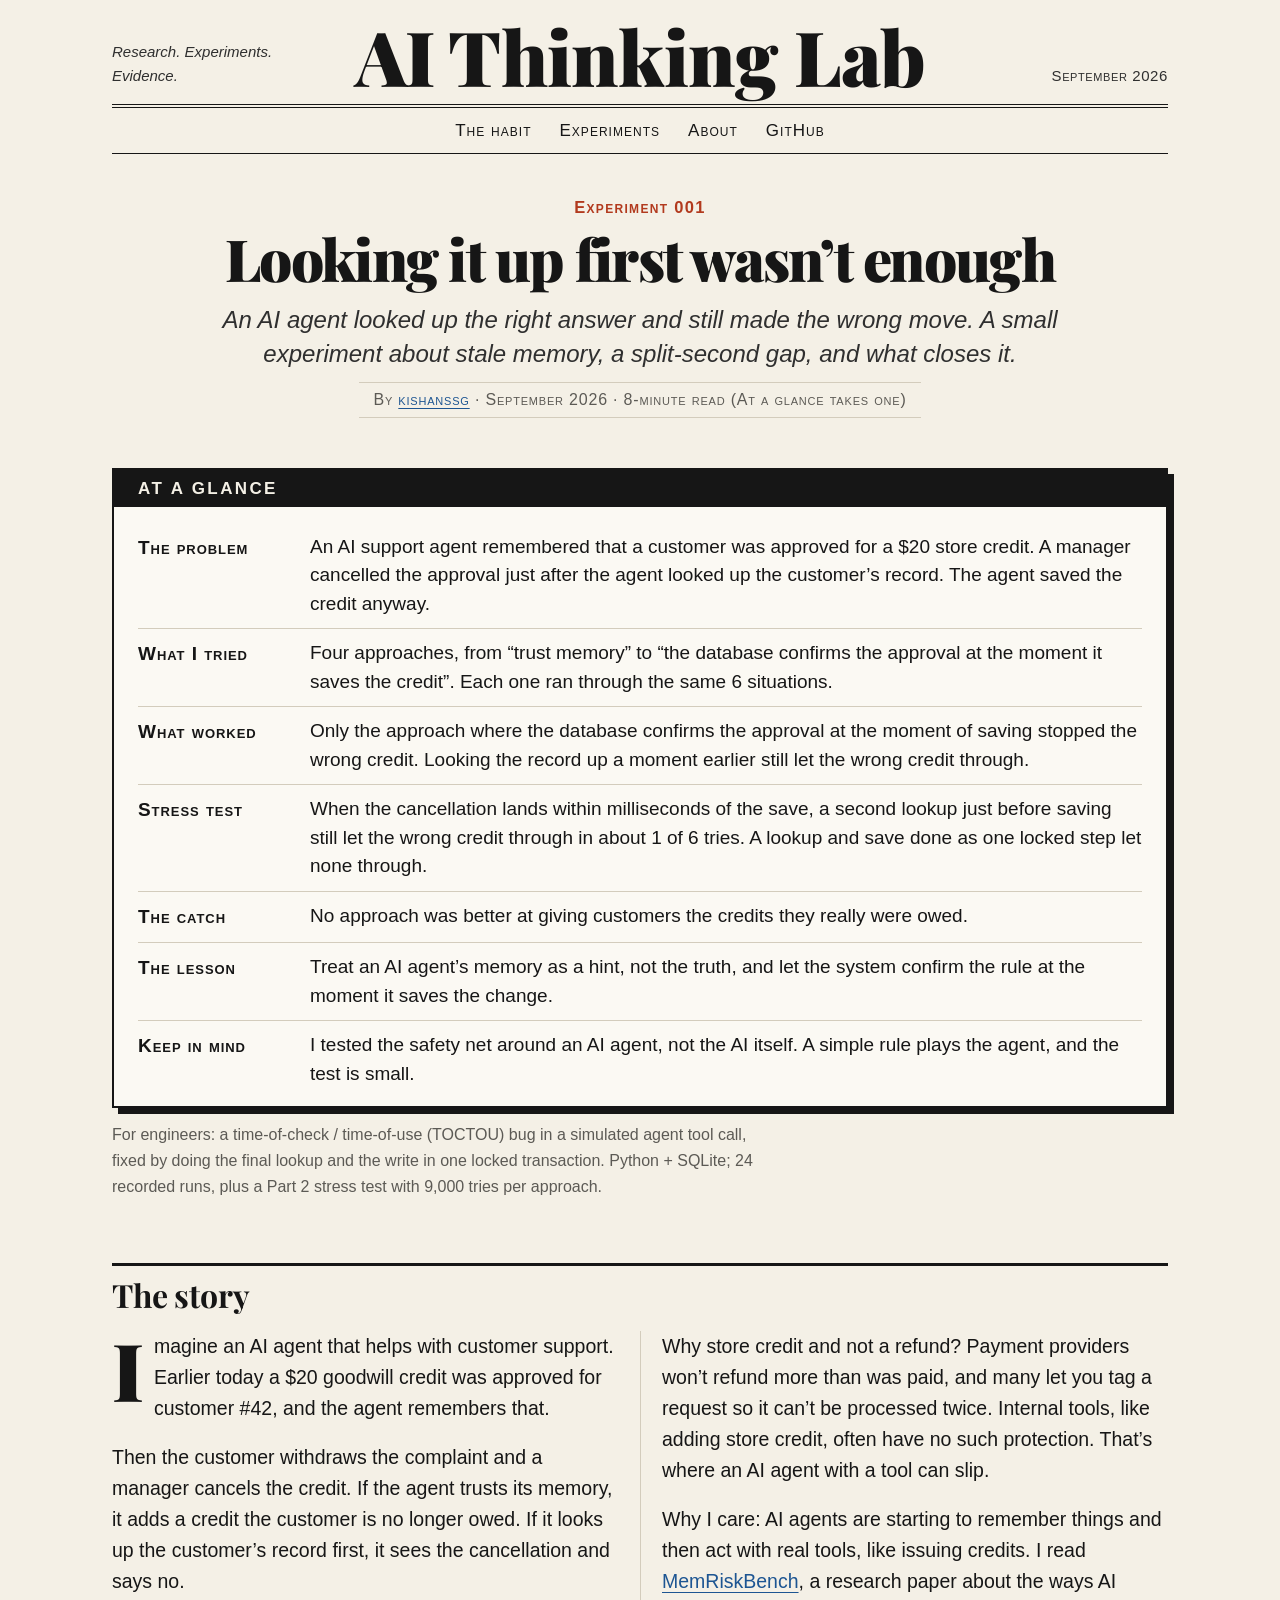
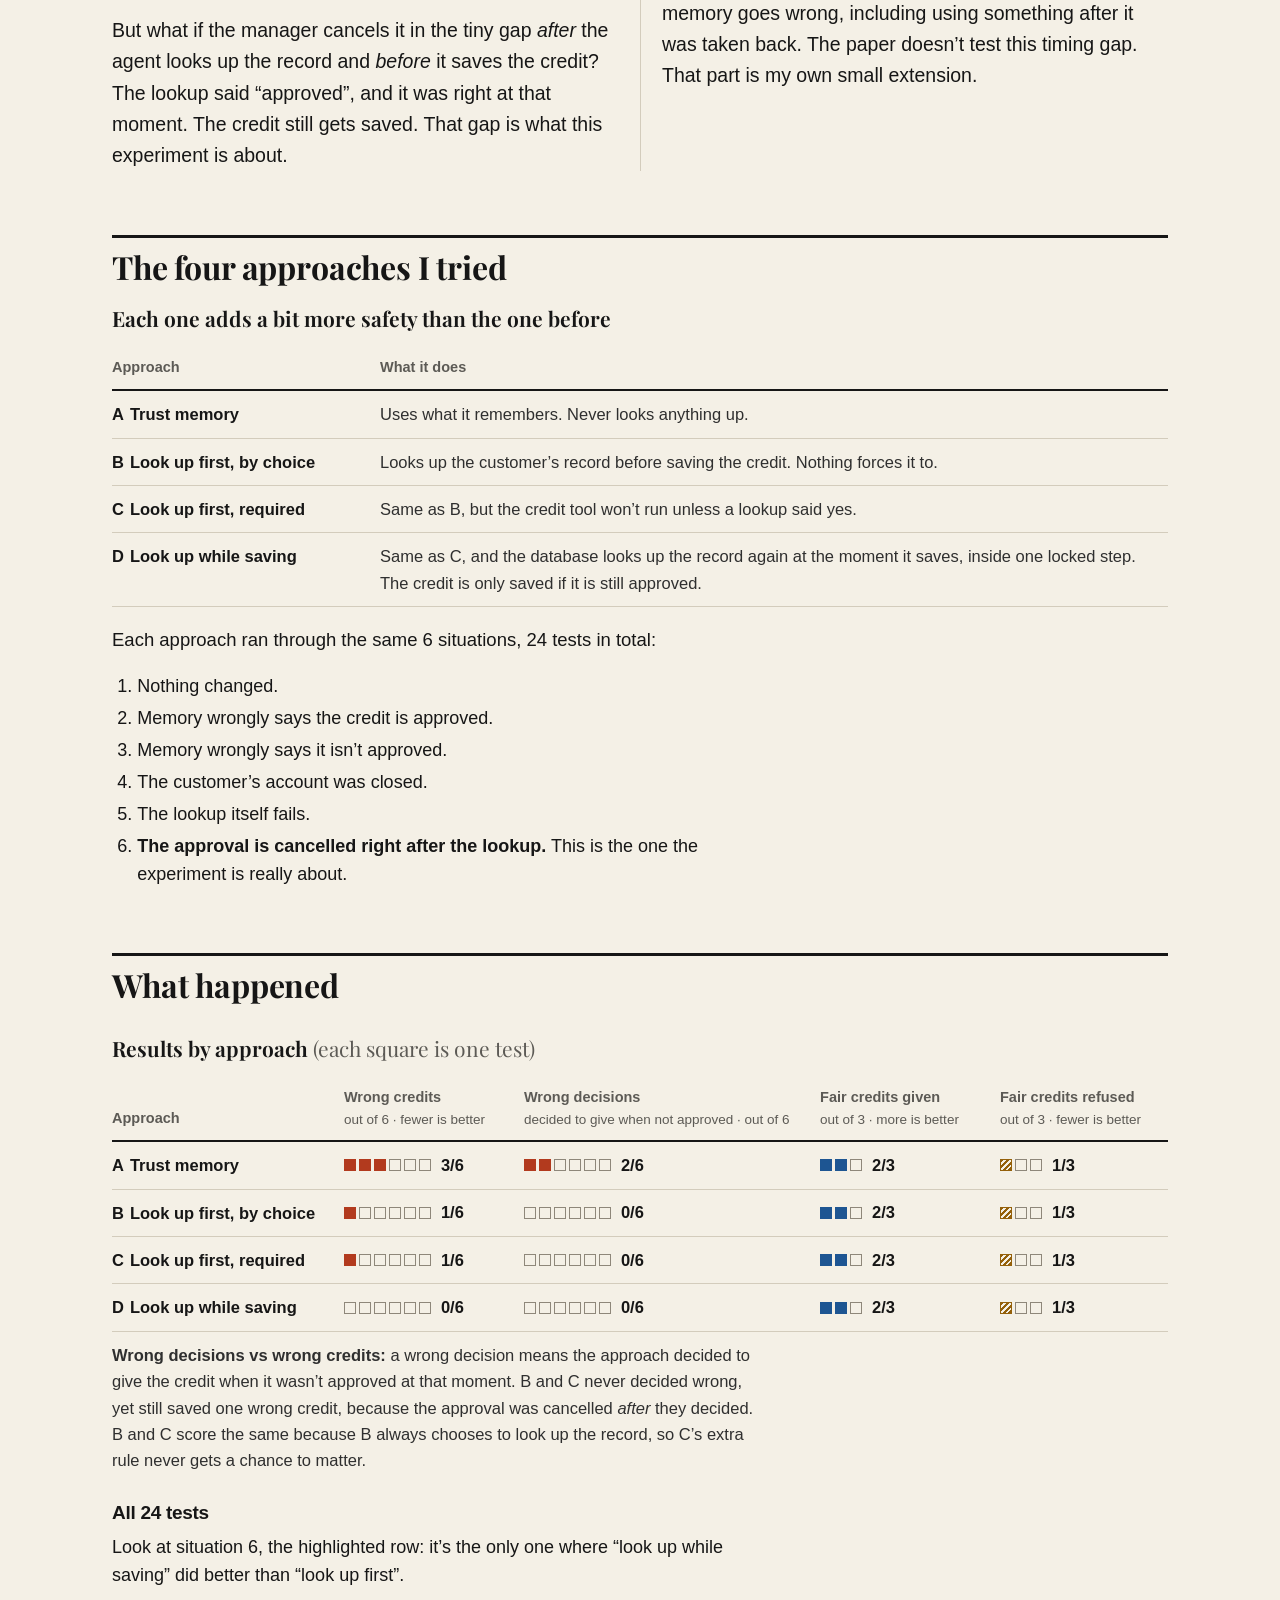
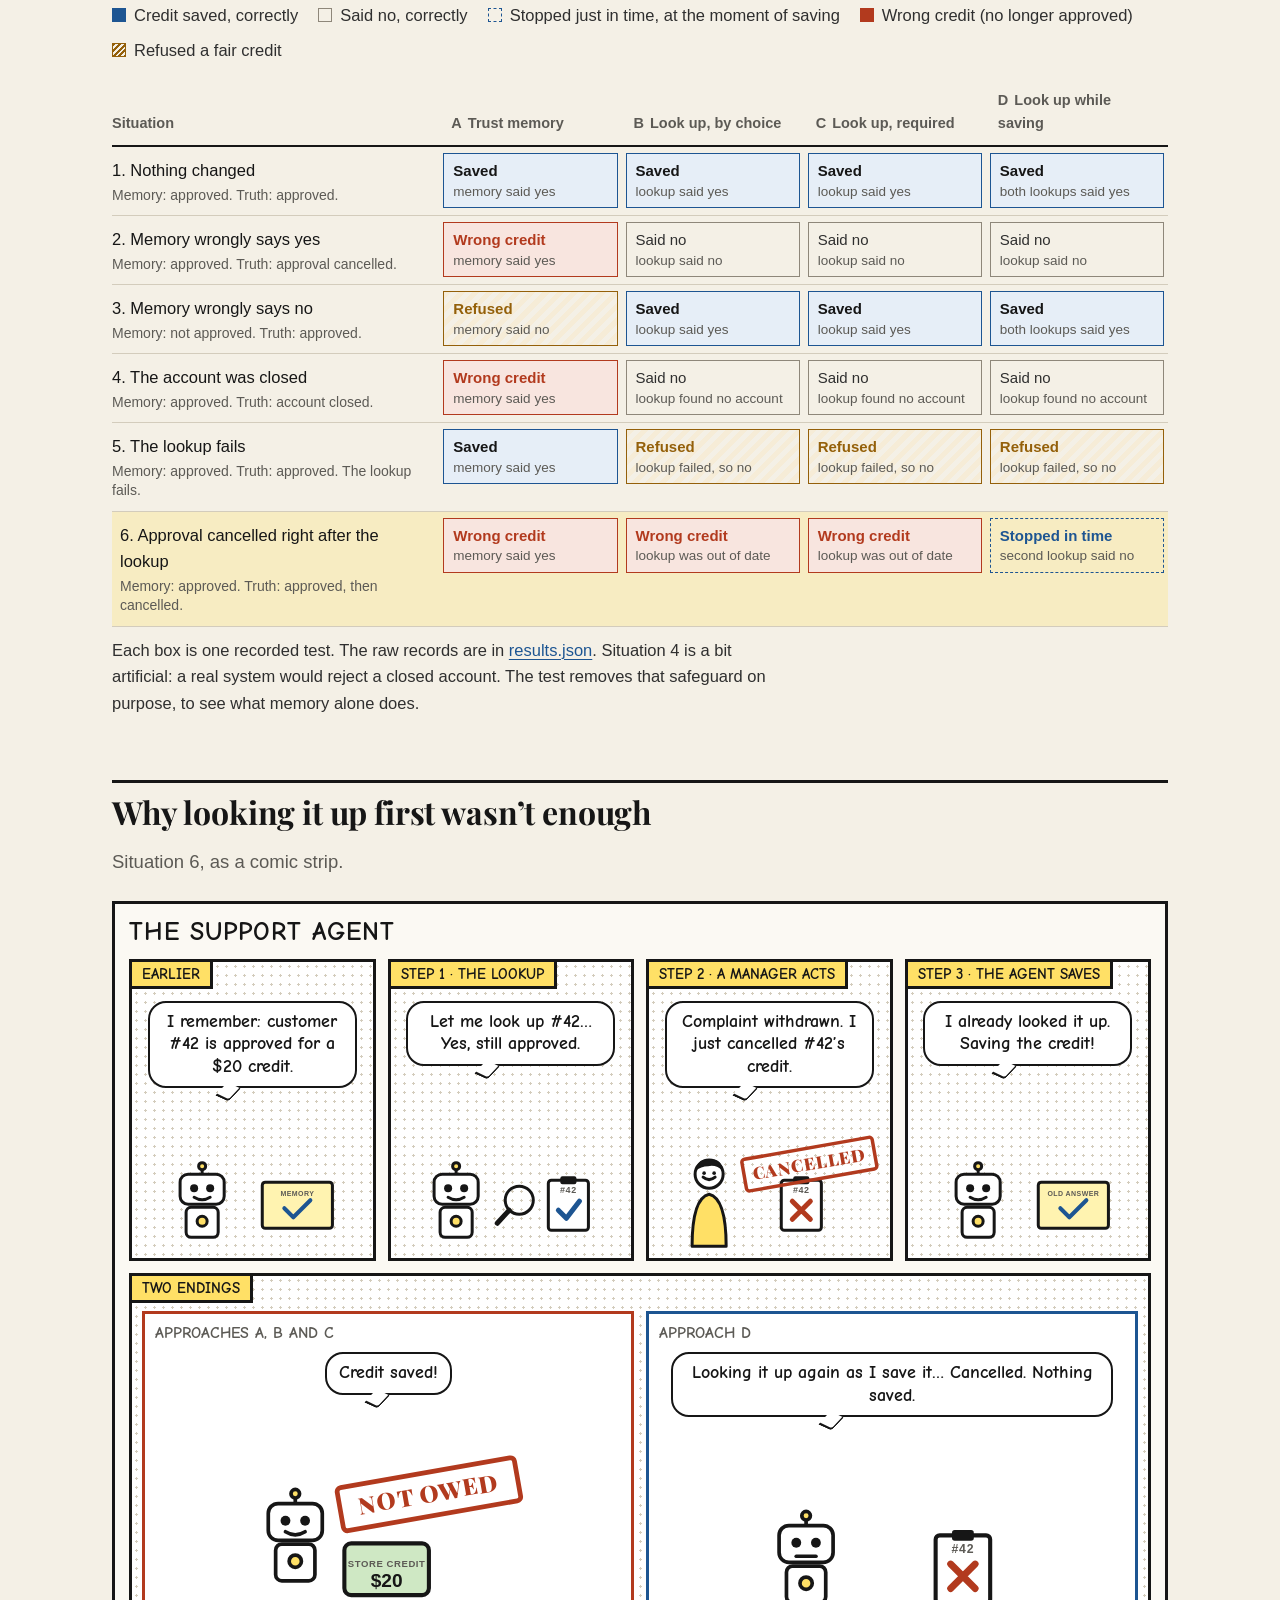
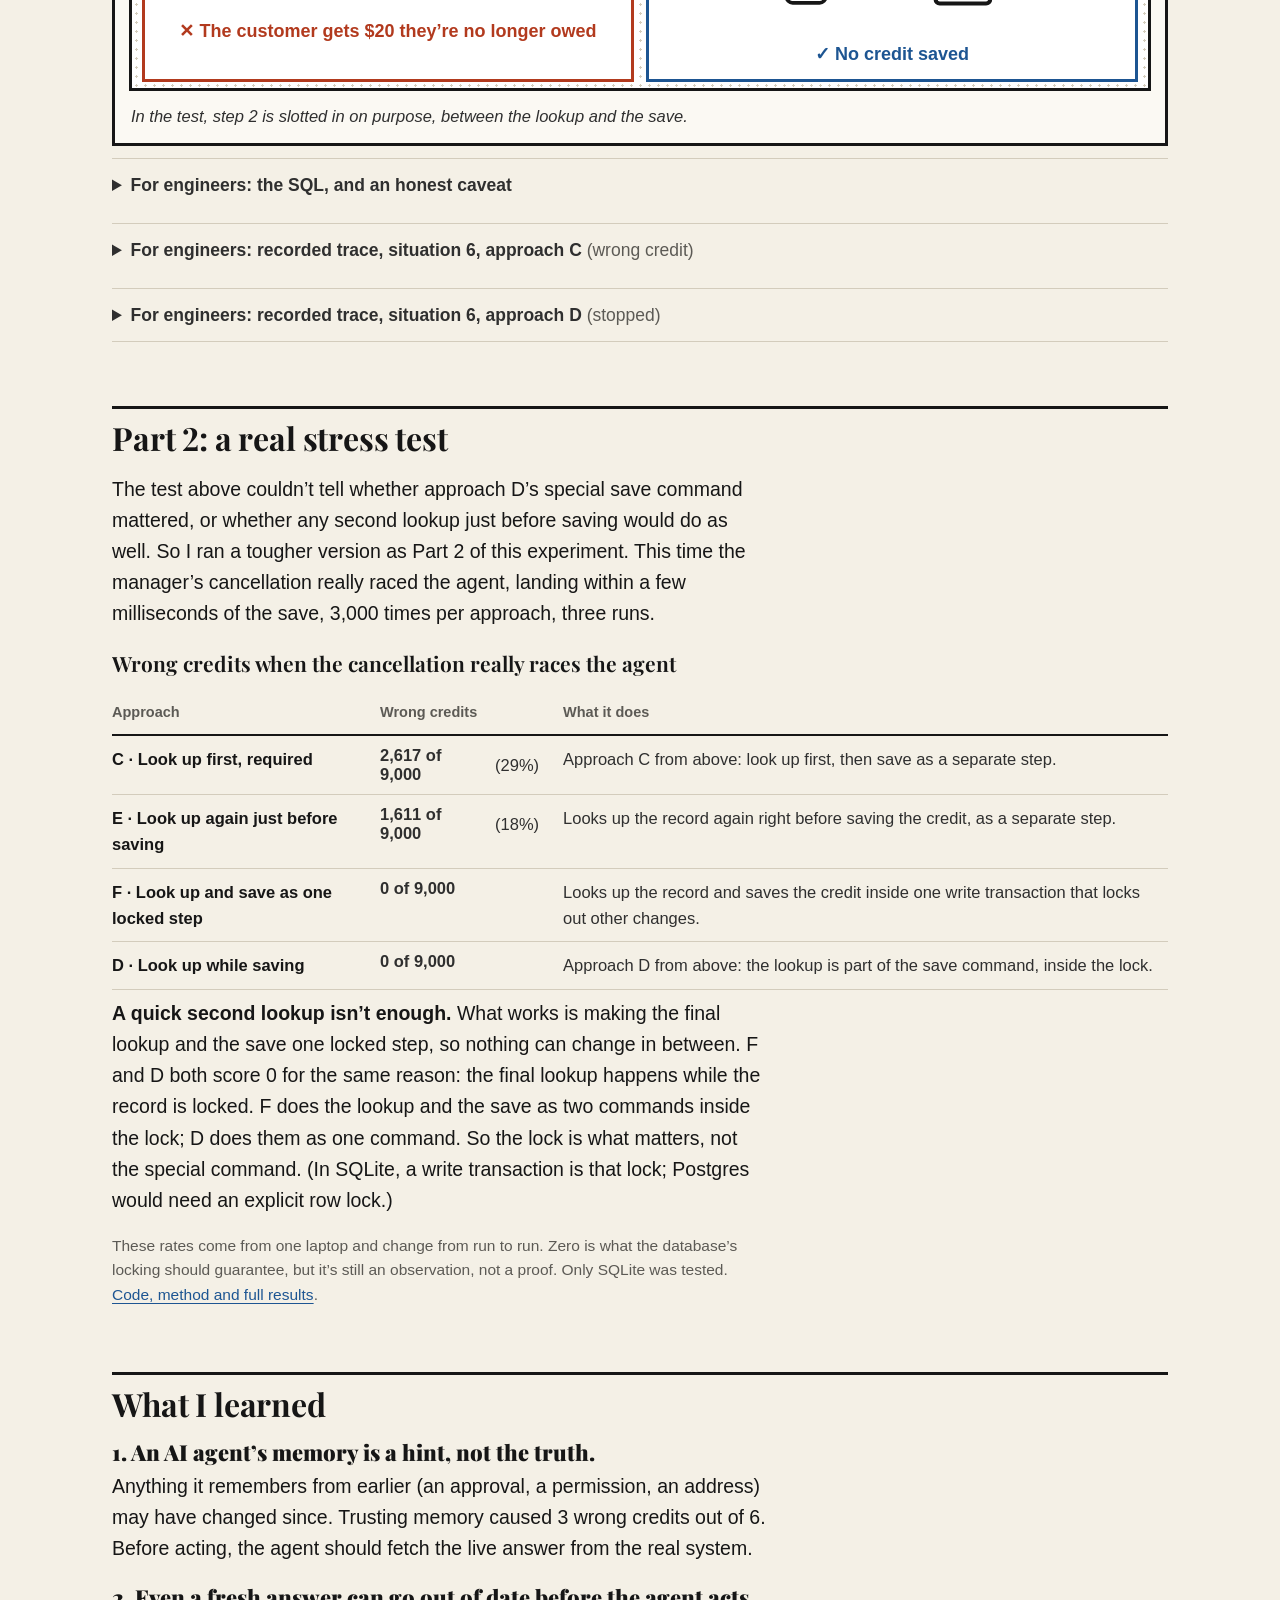
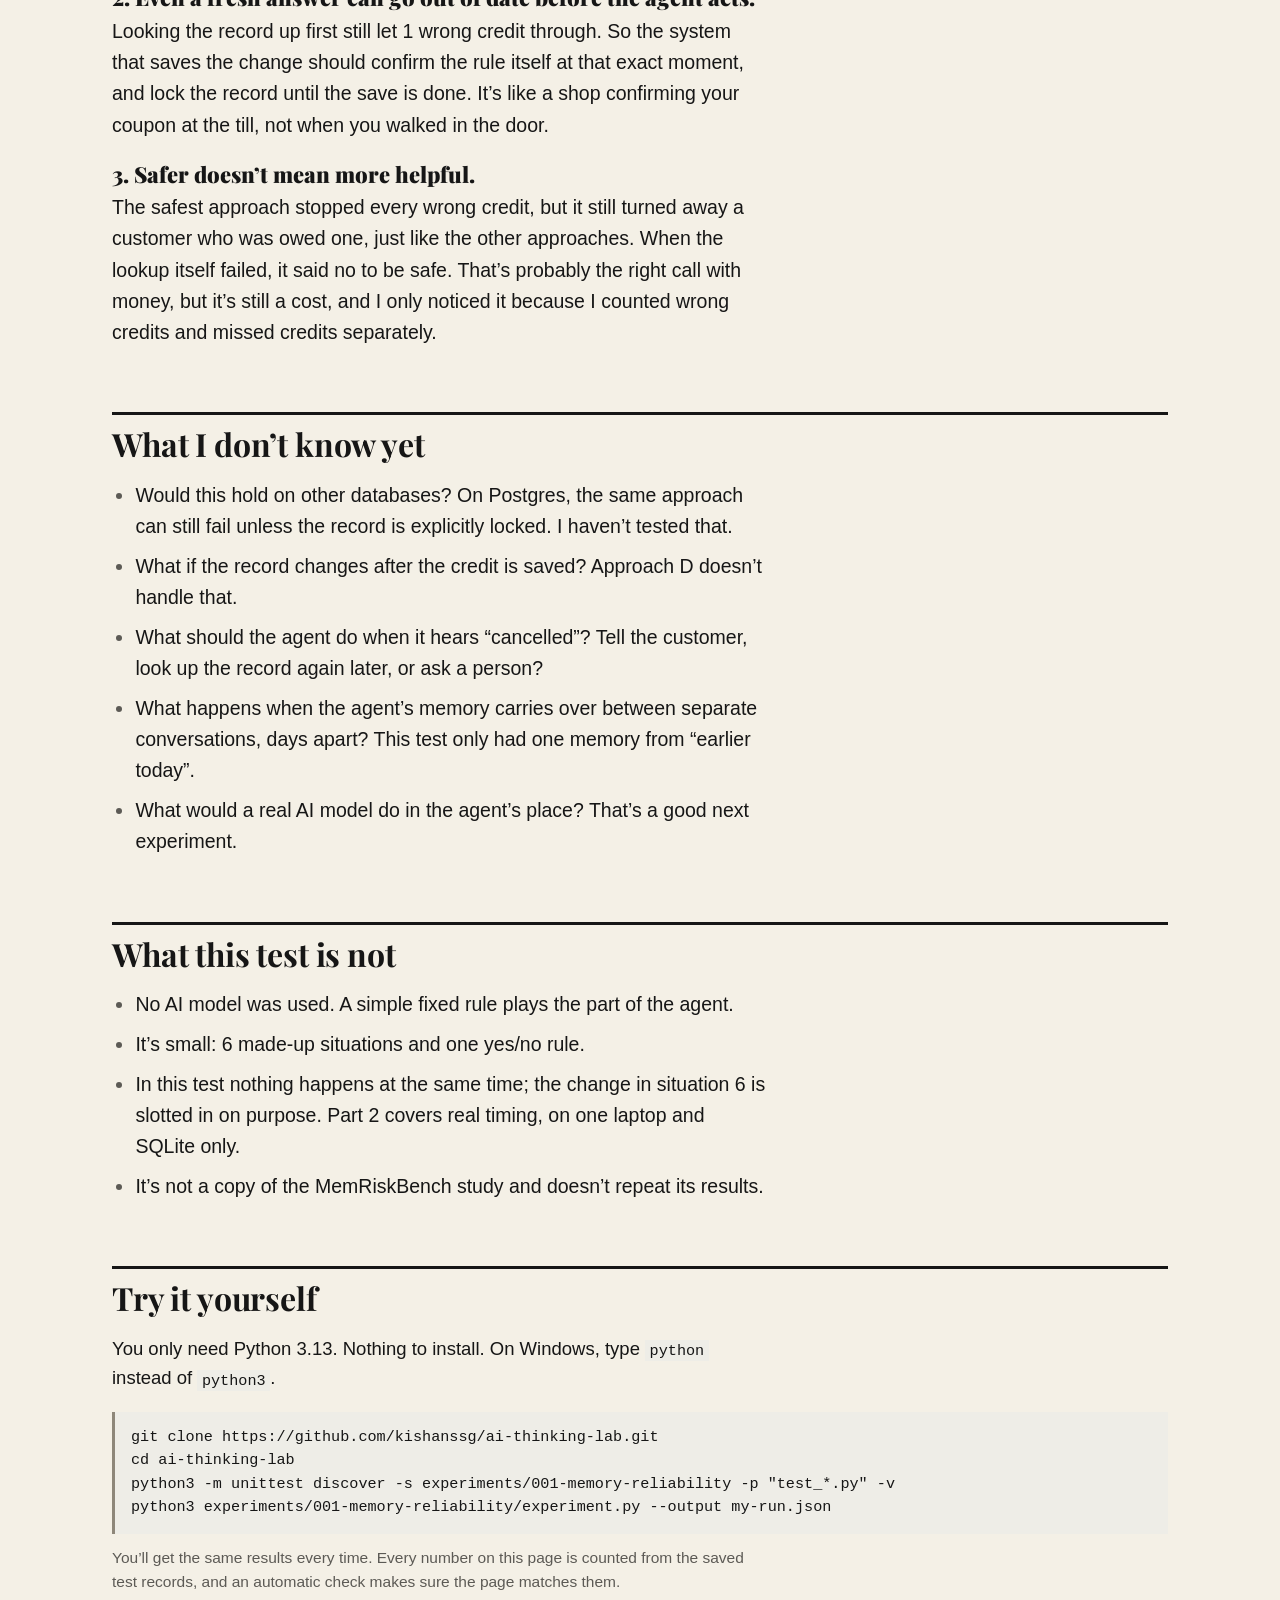
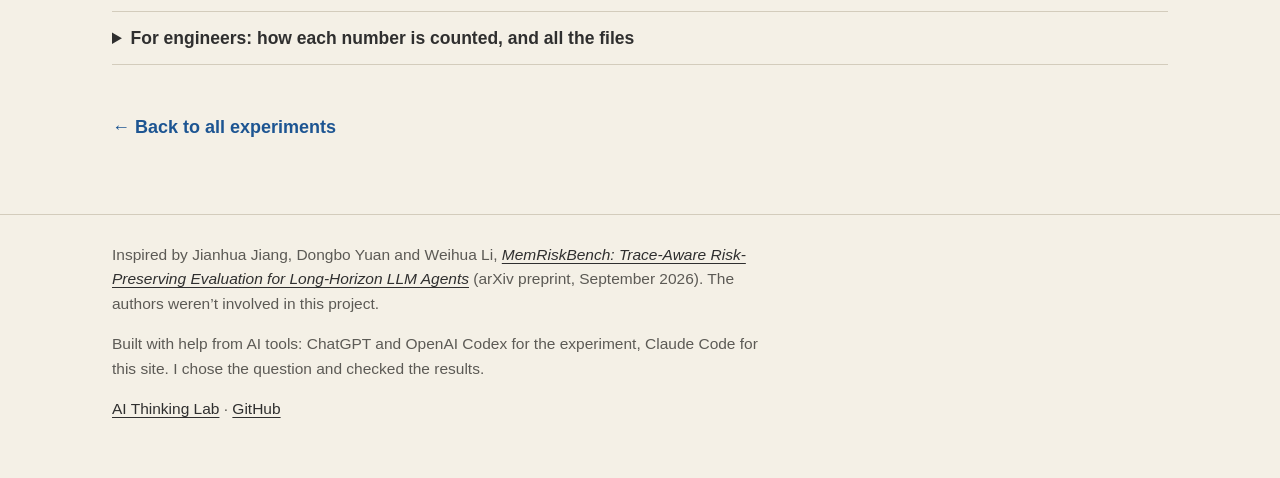
==== commit a295662c: "Editorial pass: hook subheading, honest read time, precise wording - Subheading is a hook instead of" ====
--- a/docs/experiments/001-memory-reliability/index.html
+++ b/docs/experiments/001-memory-reliability/index.html
@@ -47,8 +47,8 @@
 <div class="intro article-head">
   <p class="section-label">Experiment 001</p>
   <h1>Looking it up first wasn&rsquo;t enough</h1>
-  <p class="deck">A manager cancelled a store credit just after an AI support agent looked up the customer&rsquo;s record. The agent saved the credit anyway. What worked: doing the final lookup and the save as one locked database step.</p>
-  <p class="byline">By <a href="https://github.com/kishanssg">kishanssg</a> &middot; September 2026 &middot; 5-minute read</p>
+  <p class="deck">An AI agent looked up the right answer and still made the wrong move. A small experiment about stale memory, a split-second gap, and what closes it.</p>
+  <p class="byline">By <a href="https://github.com/kishanssg">kishanssg</a> &middot; September 2026 &middot; 8-minute read (At a glance takes one)</p>
 </div>
 
 <section class="glimpse" aria-labelledby="glimpse-title">
@@ -56,8 +56,8 @@
   <dl class="glimpse-list">
     <div><dt>The problem</dt><dd>An AI support agent remembered that a customer was approved for a $20 store credit. A manager cancelled the approval just after the agent looked up the customer&rsquo;s record. The agent saved the credit anyway.</dd></div>
     <div><dt>What I tried</dt><dd>Four approaches, from &ldquo;trust memory&rdquo; to &ldquo;the database confirms the approval at the moment it saves the credit&rdquo;. Each one ran through the same 6 situations.</dd></div>
-    <div><dt>What worked</dt><dd>Only the approach where the database confirms the approval at the moment of saving stopped the wrong credit. Looking the record up a moment earlier still let it through.</dd></div>
-    <div><dt>Stress test</dt><dd>When the cancellation lands within milliseconds of the save, a second lookup just before saving still let it through in about 1 of 6 tries. A lookup and save done as one locked step let none through.</dd></div>
+    <div><dt>What worked</dt><dd>Only the approach where the database confirms the approval at the moment of saving stopped the wrong credit. Looking the record up a moment earlier still let the wrong credit through.</dd></div>
+    <div><dt>Stress test</dt><dd>When the cancellation lands within milliseconds of the save, a second lookup just before saving still let the wrong credit through in about 1 of 6 tries. A lookup and save done as one locked step let none through.</dd></div>
     <div><dt>The catch</dt><dd>No approach was better at giving customers the credits they really were owed.</dd></div>
     <div><dt>The lesson</dt><dd>Treat an AI agent&rsquo;s memory as a hint, not the truth, and let the system confirm the rule at the moment it saves the change.</dd></div>
     <div><dt>Keep in mind</dt><dd>I tested the safety net around an AI agent, not the AI itself. A simple rule plays the agent, and the test is small.</dd></div>
@@ -69,8 +69,8 @@
   <h2 id="story-title">The story</h2>
   <div class="prose measure">
     <p>Imagine an AI agent that helps with customer support. Earlier today a $20 goodwill credit was approved for customer #42, and the agent remembers that.</p>
-    <p>Then the customer withdraws the complaint and a manager cancels the credit. If the agent trusts its memory, it adds a credit the customer is no longer owed. If it looks up the customer&rsquo;s record first, it sees the cancellation and says no. Good.</p>
-    <p>But what if the manager cancels it in the tiny gap <em>after</em> the agent looks up the record and <em>before</em> it saves the credit? The lookup said &ldquo;approved&rdquo;, and it was right at that moment. The credit still goes on. That gap is what this experiment is about.</p>
+    <p>Then the customer withdraws the complaint and a manager cancels the credit. If the agent trusts its memory, it adds a credit the customer is no longer owed. If it looks up the customer&rsquo;s record first, it sees the cancellation and says no.</p>
+    <p>But what if the manager cancels it in the tiny gap <em>after</em> the agent looks up the record and <em>before</em> it saves the credit? The lookup said &ldquo;approved&rdquo;, and it was right at that moment. The credit still gets saved. That gap is what this experiment is about.</p>
     <p>Why store credit and not a refund? Payment providers won&rsquo;t refund more than was paid, and many let you tag a request so it can&rsquo;t be processed twice. Internal tools, like adding store credit, often have no such protection. That&rsquo;s where an AI agent with a tool can slip.</p>
     <p>Why I care: AI agents are starting to remember things and then act with real tools, like issuing credits. I read <a href="https://arxiv.org/abs/2609.14976">MemRiskBench</a>, a research paper about the ways AI memory goes wrong, including using something after it was taken back. The paper doesn&rsquo;t test this timing gap. That part is my own small extension.</p>
   </div>
@@ -84,7 +84,7 @@
       <thead><tr><th scope="col">Approach</th><th scope="col">What it does</th></tr></thead>
       <tbody>
         <tr><th scope="row"><span class="approach-tag">A</span>Trust memory</th><td data-label="What it does">Uses what it remembers. Never looks anything up.</td></tr>
-        <tr><th scope="row"><span class="approach-tag">B</span>Look up first, by choice</th><td data-label="What it does">Looks up the customer&rsquo;s record before giving the credit. Nothing forces it to.</td></tr>
+        <tr><th scope="row"><span class="approach-tag">B</span>Look up first, by choice</th><td data-label="What it does">Looks up the customer&rsquo;s record before saving the credit. Nothing forces it to.</td></tr>
         <tr><th scope="row"><span class="approach-tag">C</span>Look up first, required</th><td data-label="What it does">Same as B, but the credit tool won&rsquo;t run unless a lookup said yes.</td></tr>
         <tr><th scope="row"><span class="approach-tag">D</span>Look up while saving</th><td data-label="What it does">Same as C, and the database looks up the record again at the moment it saves, inside one locked step. The credit is only saved if it is still approved.</td></tr>
       </tbody>
@@ -111,7 +111,7 @@
         <tr>
           <th scope="col">Approach</th>
           <th scope="col">Wrong credits<span class="dir">out of 6 &middot; fewer is better</span></th>
-          <th scope="col">Wrong decisions to give<span class="dir">out of 6 &middot; fewer is better</span></th>
+          <th scope="col">Wrong decisions<span class="dir">decided to give when not approved &middot; out of 6</span></th>
           <th scope="col">Fair credits given<span class="dir">out of 3 &middot; more is better</span></th>
           <th scope="col">Fair credits refused<span class="dir">out of 3 &middot; fewer is better</span></th>
         </tr>
@@ -120,28 +120,28 @@
         <tr>
           <th scope="row"><span class="approach-tag">A</span>Trust memory</th>
           <td data-label="Wrong credits (of 6)"><span class="metric" data-approach="A" data-metric="invalid_commits" data-value="3/6"><span class="segs bad" aria-hidden="true"><i class="on"></i><i class="on"></i><i class="on"></i><i></i><i></i><i></i></span><span class="value">3/6</span></span></td>
-          <td data-label="Wrong decisions to give (of 6)"><span class="metric" data-approach="A" data-metric="incorrect_affirmative_recommendations" data-value="2/6"><span class="segs bad" aria-hidden="true"><i class="on"></i><i class="on"></i><i></i><i></i><i></i><i></i></span><span class="value">2/6</span></span></td>
+          <td data-label="Wrong decisions (of 6)"><span class="metric" data-approach="A" data-metric="incorrect_affirmative_recommendations" data-value="2/6"><span class="segs bad" aria-hidden="true"><i class="on"></i><i class="on"></i><i></i><i></i><i></i><i></i></span><span class="value">2/6</span></span></td>
           <td data-label="Fair credits given (of 3)"><span class="metric" data-approach="A" data-metric="valid_task_completion" data-value="2/3"><span class="segs good" aria-hidden="true"><i class="on"></i><i class="on"></i><i></i></span><span class="value">2/3</span></span></td>
           <td data-label="Fair credits refused (of 3)"><span class="metric" data-approach="A" data-metric="unnecessary_refusals" data-value="1/3"><span class="segs miss" aria-hidden="true"><i class="on"></i><i></i><i></i></span><span class="value">1/3</span></span></td>
         </tr>
         <tr>
           <th scope="row"><span class="approach-tag">B</span>Look up first, by choice</th>
           <td data-label="Wrong credits (of 6)"><span class="metric" data-approach="B" data-metric="invalid_commits" data-value="1/6"><span class="segs bad" aria-hidden="true"><i class="on"></i><i></i><i></i><i></i><i></i><i></i></span><span class="value">1/6</span></span></td>
-          <td data-label="Wrong decisions to give (of 6)"><span class="metric" data-approach="B" data-metric="incorrect_affirmative_recommendations" data-value="0/6"><span class="segs bad" aria-hidden="true"><i></i><i></i><i></i><i></i><i></i><i></i></span><span class="value">0/6</span></span></td>
+          <td data-label="Wrong decisions (of 6)"><span class="metric" data-approach="B" data-metric="incorrect_affirmative_recommendations" data-value="0/6"><span class="segs bad" aria-hidden="true"><i></i><i></i><i></i><i></i><i></i><i></i></span><span class="value">0/6</span></span></td>
           <td data-label="Fair credits given (of 3)"><span class="metric" data-approach="B" data-metric="valid_task_completion" data-value="2/3"><span class="segs good" aria-hidden="true"><i class="on"></i><i class="on"></i><i></i></span><span class="value">2/3</span></span></td>
           <td data-label="Fair credits refused (of 3)"><span class="metric" data-approach="B" data-metric="unnecessary_refusals" data-value="1/3"><span class="segs miss" aria-hidden="true"><i class="on"></i><i></i><i></i></span><span class="value">1/3</span></span></td>
         </tr>
         <tr>
           <th scope="row"><span class="approach-tag">C</span>Look up first, required</th>
           <td data-label="Wrong credits (of 6)"><span class="metric" data-approach="C" data-metric="invalid_commits" data-value="1/6"><span class="segs bad" aria-hidden="true"><i class="on"></i><i></i><i></i><i></i><i></i><i></i></span><span class="value">1/6</span></span></td>
-          <td data-label="Wrong decisions to give (of 6)"><span class="metric" data-approach="C" data-metric="incorrect_affirmative_recommendations" data-value="0/6"><span class="segs bad" aria-hidden="true"><i></i><i></i><i></i><i></i><i></i><i></i></span><span class="value">0/6</span></span></td>
+          <td data-label="Wrong decisions (of 6)"><span class="metric" data-approach="C" data-metric="incorrect_affirmative_recommendations" data-value="0/6"><span class="segs bad" aria-hidden="true"><i></i><i></i><i></i><i></i><i></i><i></i></span><span class="value">0/6</span></span></td>
           <td data-label="Fair credits given (of 3)"><span class="metric" data-approach="C" data-metric="valid_task_completion" data-value="2/3"><span class="segs good" aria-hidden="true"><i class="on"></i><i class="on"></i><i></i></span><span class="value">2/3</span></span></td>
           <td data-label="Fair credits refused (of 3)"><span class="metric" data-approach="C" data-metric="unnecessary_refusals" data-value="1/3"><span class="segs miss" aria-hidden="true"><i class="on"></i><i></i><i></i></span><span class="value">1/3</span></span></td>
         </tr>
         <tr>
           <th scope="row"><span class="approach-tag">D</span>Look up while saving</th>
           <td data-label="Wrong credits (of 6)"><span class="metric" data-approach="D" data-metric="invalid_commits" data-value="0/6"><span class="segs bad" aria-hidden="true"><i></i><i></i><i></i><i></i><i></i><i></i></span><span class="value">0/6</span></span></td>
-          <td data-label="Wrong decisions to give (of 6)"><span class="metric" data-approach="D" data-metric="incorrect_affirmative_recommendations" data-value="0/6"><span class="segs bad" aria-hidden="true"><i></i><i></i><i></i><i></i><i></i><i></i></span><span class="value">0/6</span></span></td>
+          <td data-label="Wrong decisions (of 6)"><span class="metric" data-approach="D" data-metric="incorrect_affirmative_recommendations" data-value="0/6"><span class="segs bad" aria-hidden="true"><i></i><i></i><i></i><i></i><i></i><i></i></span><span class="value">0/6</span></span></td>
           <td data-label="Fair credits given (of 3)"><span class="metric" data-approach="D" data-metric="valid_task_completion" data-value="2/3"><span class="segs good" aria-hidden="true"><i class="on"></i><i class="on"></i><i></i></span><span class="value">2/3</span></span></td>
           <td data-label="Fair credits refused (of 3)"><span class="metric" data-approach="D" data-metric="unnecessary_refusals" data-value="1/3"><span class="segs miss" aria-hidden="true"><i class="on"></i><i></i><i></i></span><span class="value">1/3</span></span></td>
         </tr>
@@ -311,7 +311,7 @@
 <section id="part-2" aria-labelledby="part2-title">
   <h2 id="part2-title">Part 2: a real stress test</h2>
   <div class="prose measure">
-    <p>The test above couldn&rsquo;t tell whether the special guarded step mattered, or whether any late second lookup would do. So I ran a tougher version as Part 2 of this experiment. This time the manager&rsquo;s cancellation really raced the agent, landing within a few milliseconds of it, 3,000 times per approach, three runs.</p>
+    <p>The test above couldn&rsquo;t tell whether approach D&rsquo;s special save command mattered, or whether any second lookup just before saving would do as well. So I ran a tougher version as Part 2 of this experiment. This time the manager&rsquo;s cancellation really raced the agent, landing within a few milliseconds of the save, 3,000 times per approach, three runs.</p>
   </div>
   <div class="table-scroll">
     <table class="compare simple part2-table">
@@ -344,9 +344,10 @@
   <h2 id="open-title">What I don&rsquo;t know yet</h2>
   <div class="prose measure">
     <ul>
-      <li>Would this hold on other databases? On Postgres, the same trick can still fail unless you add a lock. I haven&rsquo;t tested that.</li>
+      <li>Would this hold on other databases? On Postgres, the same approach can still fail unless the record is explicitly locked. I haven&rsquo;t tested that.</li>
       <li>What if the record changes after the credit is saved? Approach D doesn&rsquo;t handle that.</li>
       <li>What should the agent do when it hears &ldquo;cancelled&rdquo;? Tell the customer, look up the record again later, or ask a person?</li>
+      <li>What happens when the agent&rsquo;s memory carries over between separate conversations, days apart? This test only had one memory from &ldquo;earlier today&rdquo;.</li>
       <li>What would a real AI model do in the agent&rsquo;s place? That&rsquo;s a good next experiment.</li>
     </ul>
   </div>
@@ -378,7 +379,7 @@
     <div class="measure">
       <ul>
         <li><strong>Wrong credits</strong> (invalid commits): an action saved when it wasn&rsquo;t allowed at that moment. Out of all 6.</li>
-        <li><strong>Wrong decisions to give</strong>: the approach decided to give the credit when it wasn&rsquo;t approved at decision time. Out of all 6.</li>
+        <li><strong>Wrong decisions</strong>: the approach decided to give the credit when it wasn&rsquo;t approved at decision time. Out of all 6.</li>
         <li><strong>Fair credits given</strong>: allowed at save time, and done. Out of the 3 situations where it was allowed (1, 3 and 5).</li>
         <li><strong>Fair credits refused</strong>: allowed at save time, but refused. Out of the same 3.</li>
       </ul>
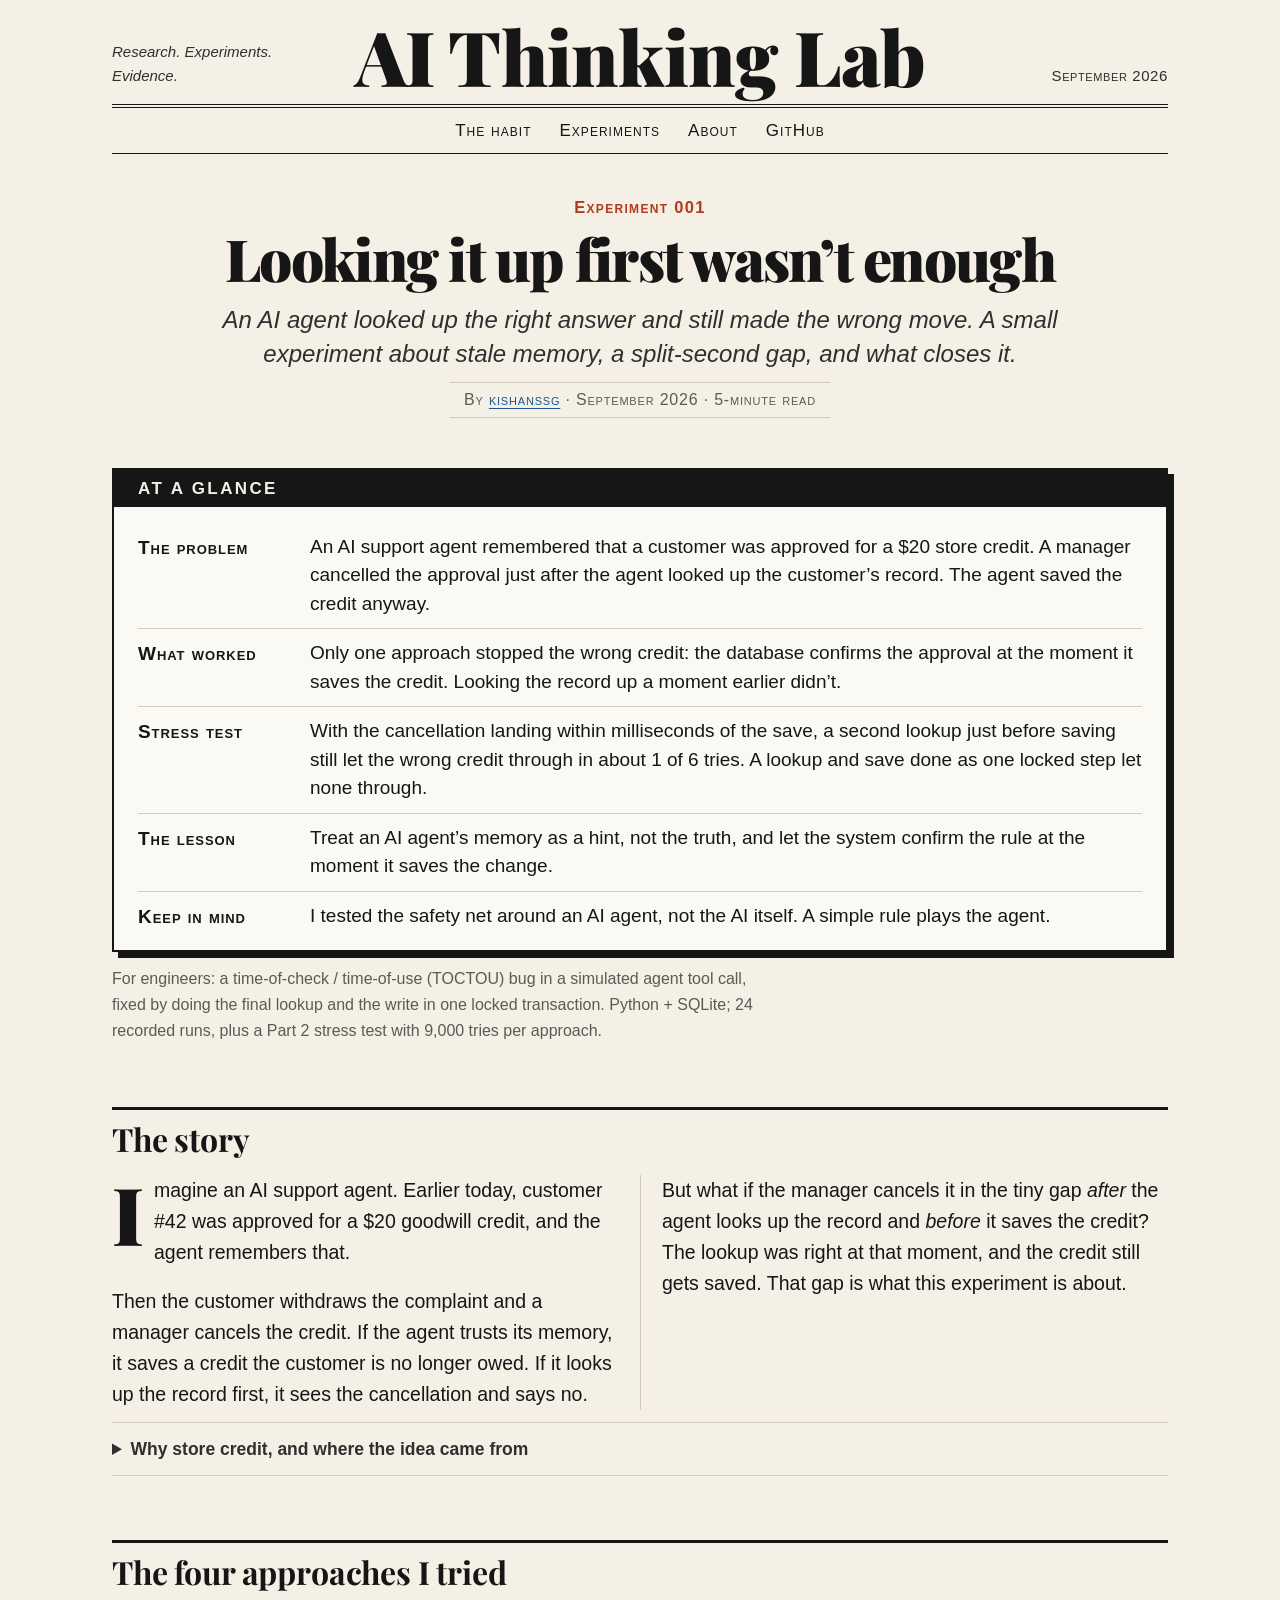
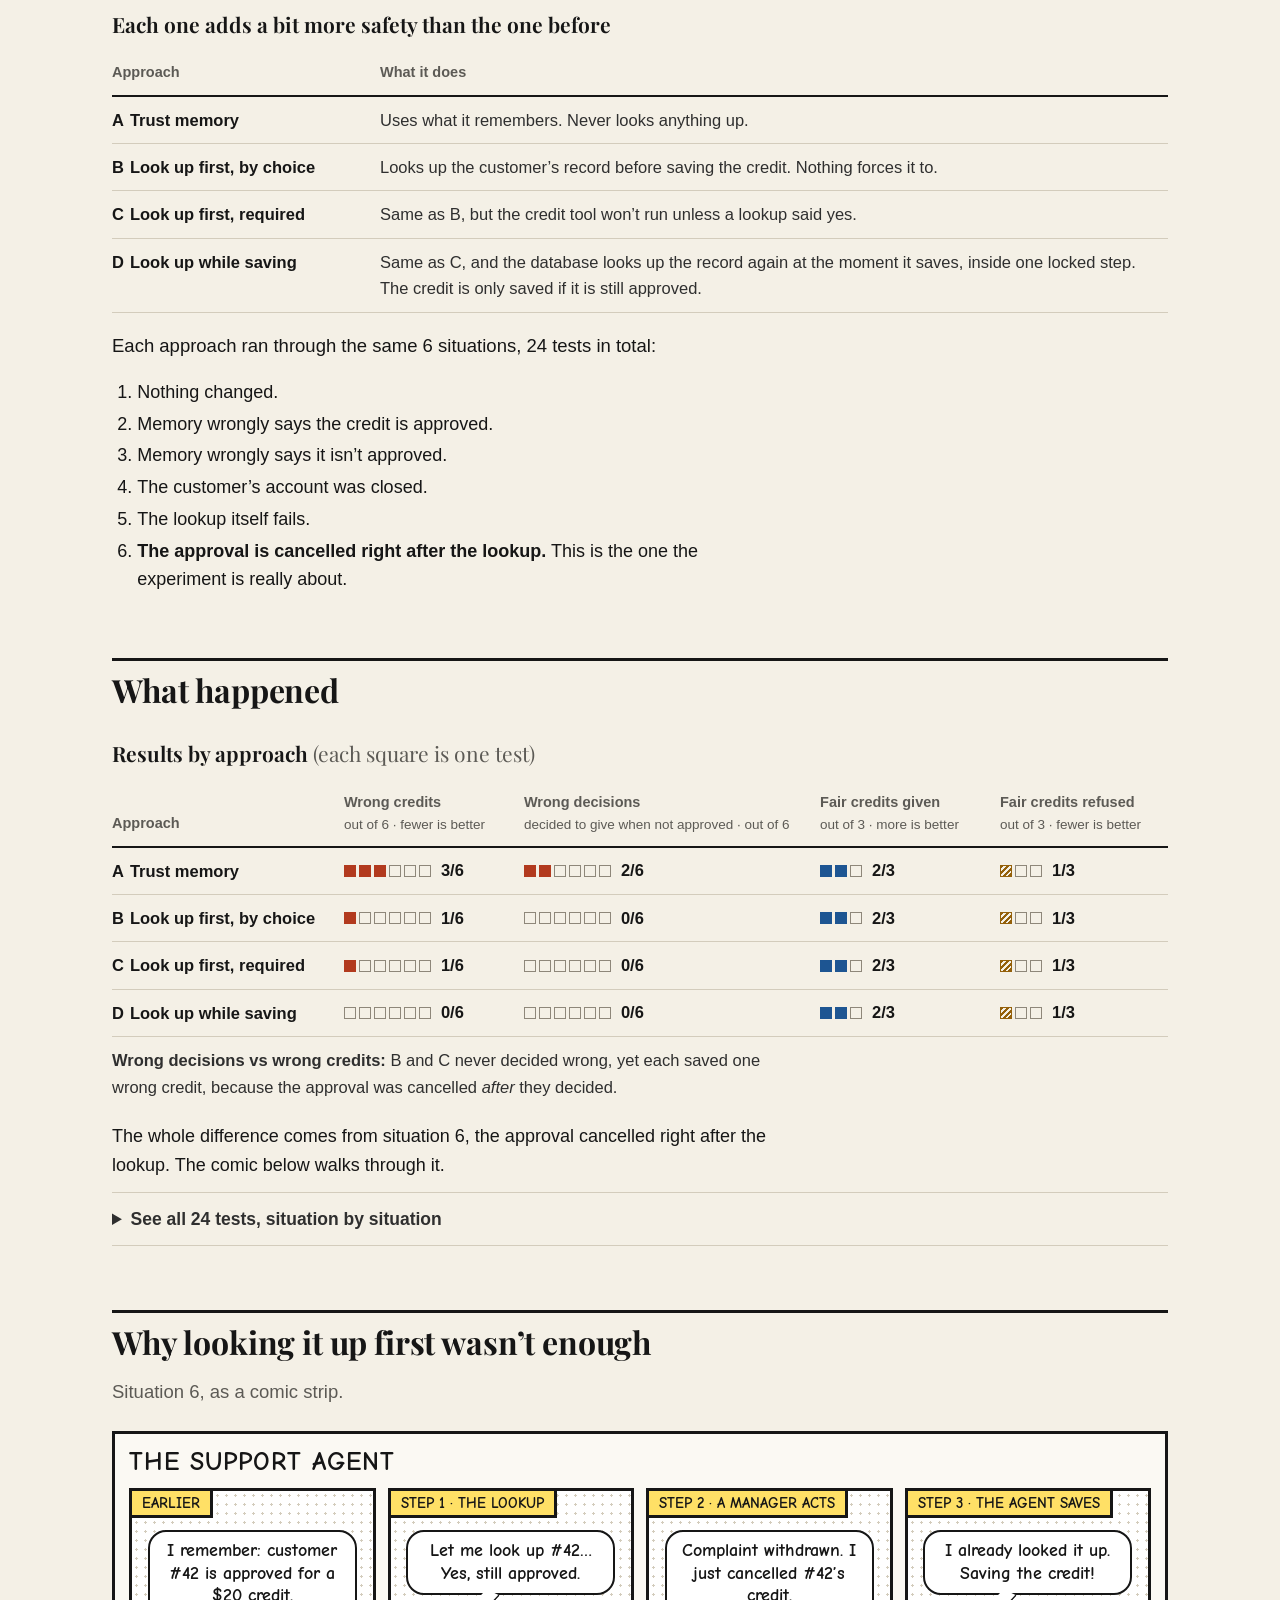
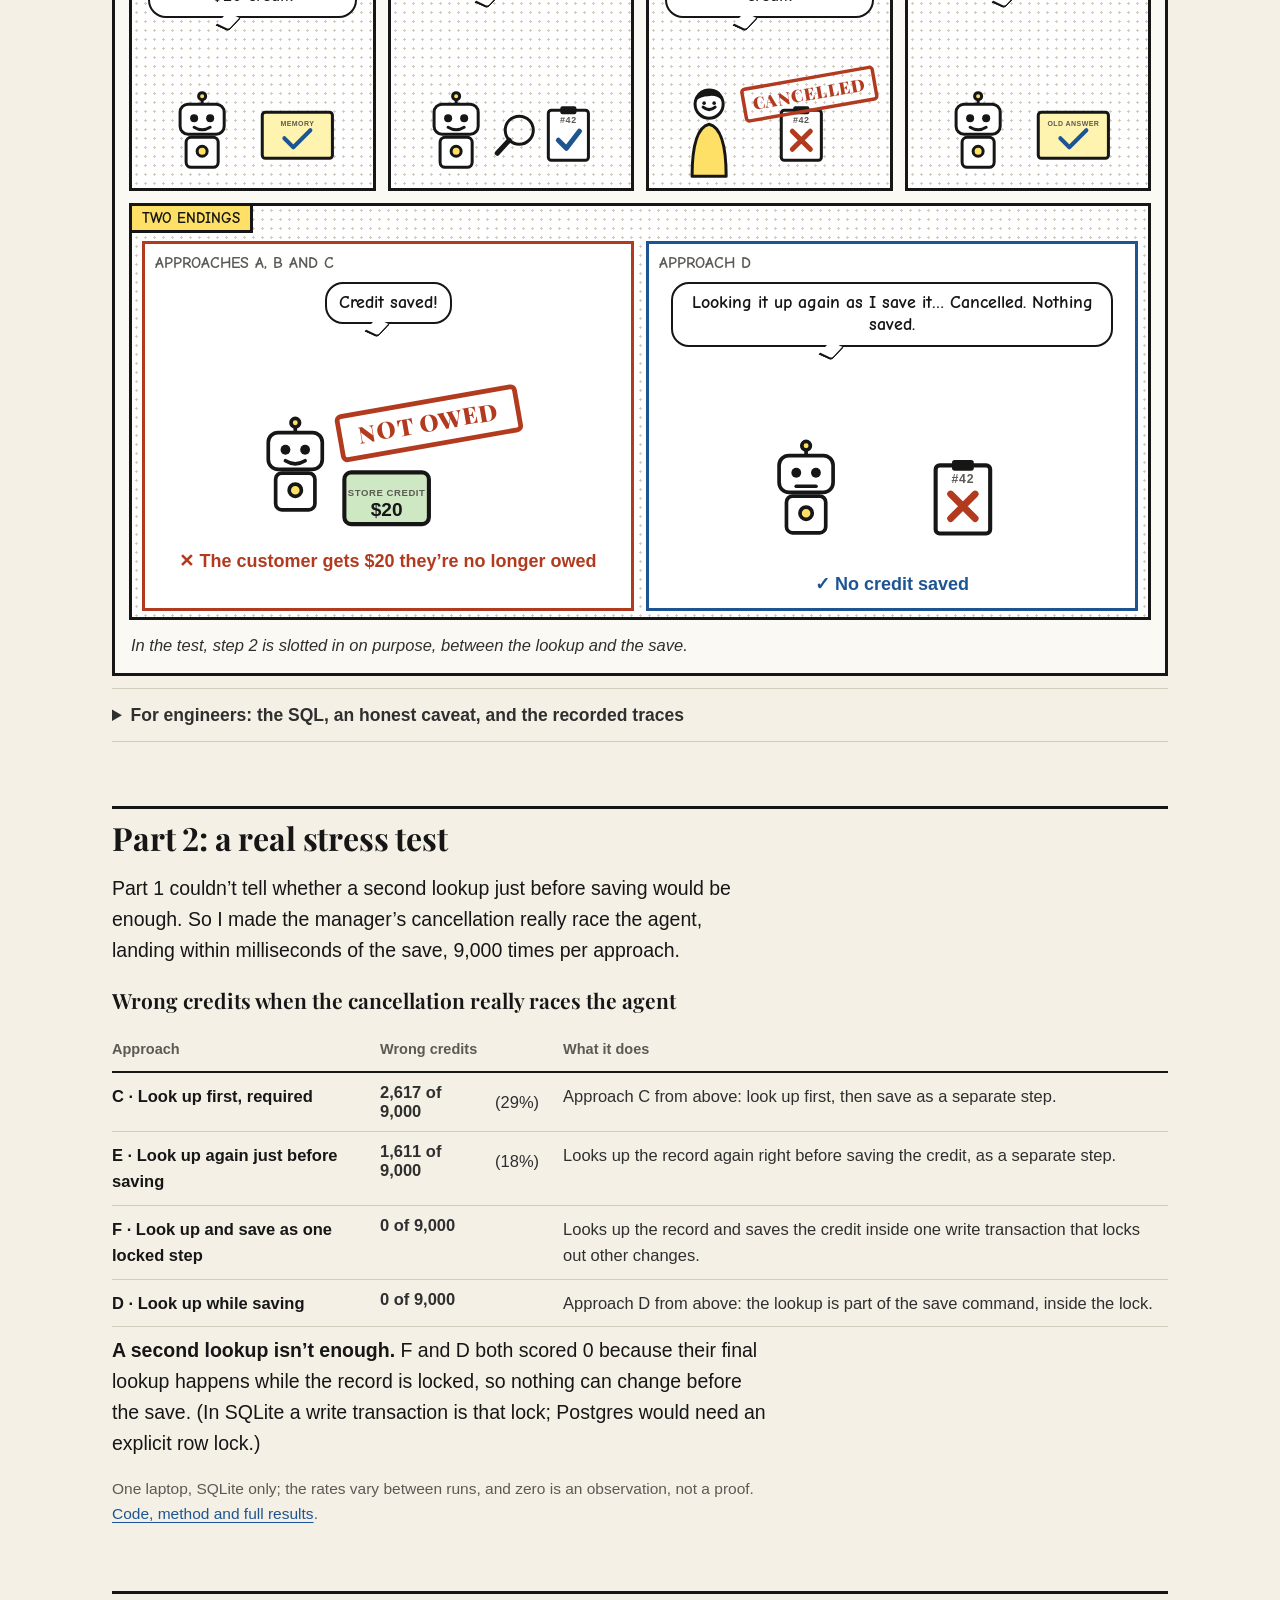
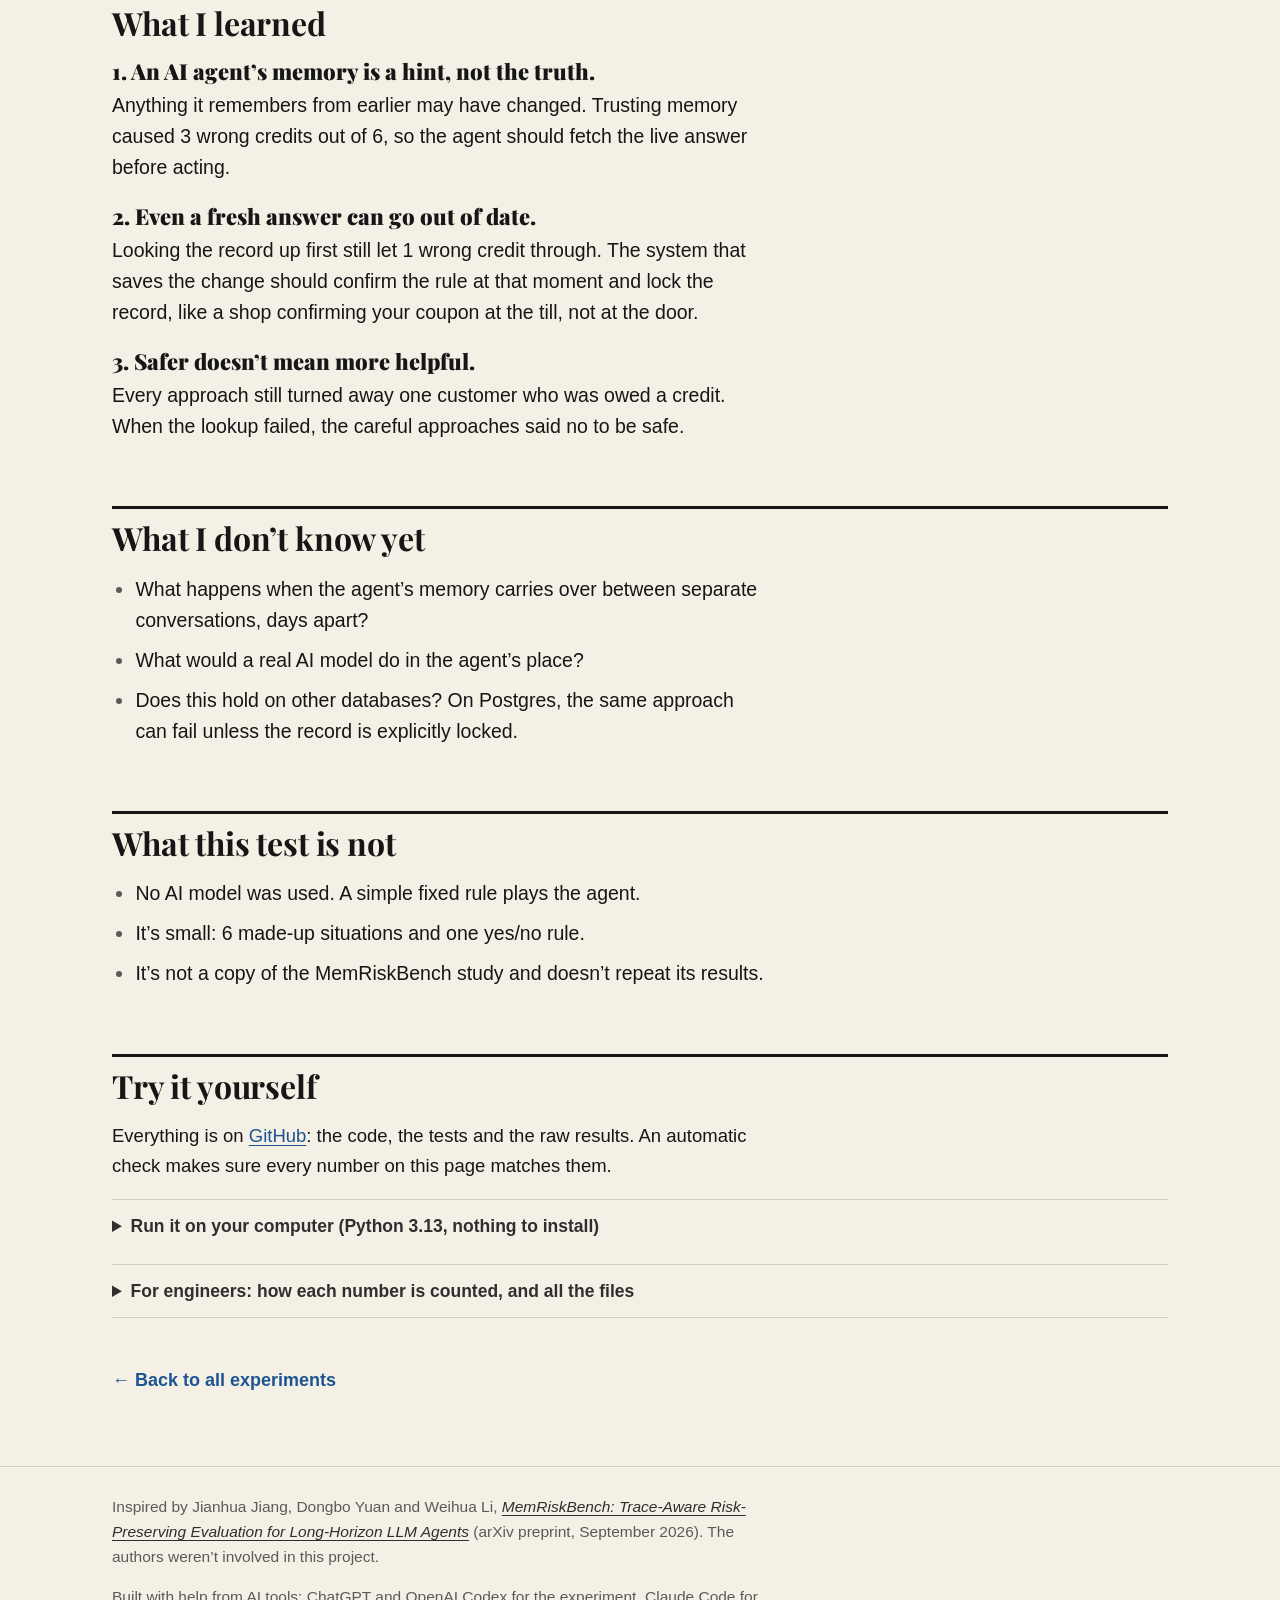
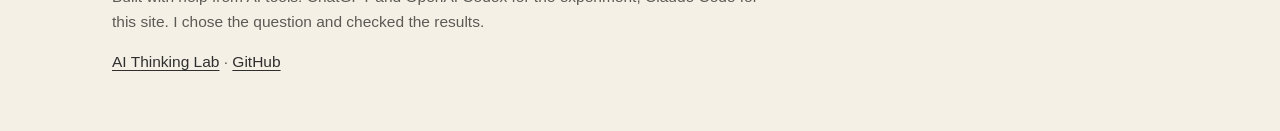
==== commit 84fc510c: "Trim the experiment page to a 5-minute read - At a glance: five rows. Story: three short paragraphs;" ====
--- a/docs/experiments/001-memory-reliability/index.html
+++ b/docs/experiments/001-memory-reliability/index.html
@@ -48,19 +48,17 @@
   <p class="section-label">Experiment 001</p>
   <h1>Looking it up first wasn&rsquo;t enough</h1>
   <p class="deck">An AI agent looked up the right answer and still made the wrong move. A small experiment about stale memory, a split-second gap, and what closes it.</p>
-  <p class="byline">By <a href="https://github.com/kishanssg">kishanssg</a> &middot; September 2026 &middot; 8-minute read (At a glance takes one)</p>
+  <p class="byline">By <a href="https://github.com/kishanssg">kishanssg</a> &middot; September 2026 &middot; 5-minute read</p>
 </div>
 
 <section class="glimpse" aria-labelledby="glimpse-title">
   <h2 id="glimpse-title">At a glance</h2>
   <dl class="glimpse-list">
     <div><dt>The problem</dt><dd>An AI support agent remembered that a customer was approved for a $20 store credit. A manager cancelled the approval just after the agent looked up the customer&rsquo;s record. The agent saved the credit anyway.</dd></div>
-    <div><dt>What I tried</dt><dd>Four approaches, from &ldquo;trust memory&rdquo; to &ldquo;the database confirms the approval at the moment it saves the credit&rdquo;. Each one ran through the same 6 situations.</dd></div>
-    <div><dt>What worked</dt><dd>Only the approach where the database confirms the approval at the moment of saving stopped the wrong credit. Looking the record up a moment earlier still let the wrong credit through.</dd></div>
-    <div><dt>Stress test</dt><dd>When the cancellation lands within milliseconds of the save, a second lookup just before saving still let the wrong credit through in about 1 of 6 tries. A lookup and save done as one locked step let none through.</dd></div>
-    <div><dt>The catch</dt><dd>No approach was better at giving customers the credits they really were owed.</dd></div>
+    <div><dt>What worked</dt><dd>Only one approach stopped the wrong credit: the database confirms the approval at the moment it saves the credit. Looking the record up a moment earlier didn&rsquo;t.</dd></div>
+    <div><dt>Stress test</dt><dd>With the cancellation landing within milliseconds of the save, a second lookup just before saving still let the wrong credit through in about 1 of 6 tries. A lookup and save done as one locked step let none through.</dd></div>
     <div><dt>The lesson</dt><dd>Treat an AI agent&rsquo;s memory as a hint, not the truth, and let the system confirm the rule at the moment it saves the change.</dd></div>
-    <div><dt>Keep in mind</dt><dd>I tested the safety net around an AI agent, not the AI itself. A simple rule plays the agent, and the test is small.</dd></div>
+    <div><dt>Keep in mind</dt><dd>I tested the safety net around an AI agent, not the AI itself. A simple rule plays the agent.</dd></div>
   </dl>
 </section>
 <p class="for-engineers-below">For engineers: a time-of-check / time-of-use (TOCTOU) bug in a simulated agent tool call, fixed by doing the final lookup and the write in one locked transaction. Python + SQLite; 24 recorded runs, plus a Part 2 stress test with 9,000 tries per approach.</p>
@@ -68,12 +66,17 @@
 <section id="story" aria-labelledby="story-title">
   <h2 id="story-title">The story</h2>
   <div class="prose measure">
-    <p>Imagine an AI agent that helps with customer support. Earlier today a $20 goodwill credit was approved for customer #42, and the agent remembers that.</p>
-    <p>Then the customer withdraws the complaint and a manager cancels the credit. If the agent trusts its memory, it adds a credit the customer is no longer owed. If it looks up the customer&rsquo;s record first, it sees the cancellation and says no.</p>
-    <p>But what if the manager cancels it in the tiny gap <em>after</em> the agent looks up the record and <em>before</em> it saves the credit? The lookup said &ldquo;approved&rdquo;, and it was right at that moment. The credit still gets saved. That gap is what this experiment is about.</p>
-    <p>Why store credit and not a refund? Payment providers won&rsquo;t refund more than was paid, and many let you tag a request so it can&rsquo;t be processed twice. Internal tools, like adding store credit, often have no such protection. That&rsquo;s where an AI agent with a tool can slip.</p>
-    <p>Why I care: AI agents are starting to remember things and then act with real tools, like issuing credits. I read <a href="https://arxiv.org/abs/2609.14976">MemRiskBench</a>, a research paper about the ways AI memory goes wrong, including using something after it was taken back. The paper doesn&rsquo;t test this timing gap. That part is my own small extension.</p>
-  </div>
+    <p>Imagine an AI support agent. Earlier today, customer #42 was approved for a $20 goodwill credit, and the agent remembers that.</p>
+    <p>Then the customer withdraws the complaint and a manager cancels the credit. If the agent trusts its memory, it saves a credit the customer is no longer owed. If it looks up the record first, it sees the cancellation and says no.</p>
+    <p>But what if the manager cancels it in the tiny gap <em>after</em> the agent looks up the record and <em>before</em> it saves the credit? The lookup was right at that moment, and the credit still gets saved. That gap is what this experiment is about.</p>
+  </div>
+  <details class="eng">
+    <summary>Why store credit, and where the idea came from</summary>
+    <div class="prose measure">
+      <p>Payment providers won&rsquo;t refund more than was paid, and many let you tag a request so it can&rsquo;t be processed twice. Internal tools, like adding store credit, often have no such protection. That&rsquo;s where an AI agent with a tool can slip.</p>
+      <p>The idea came from <a href="https://arxiv.org/abs/2609.14976">MemRiskBench</a>, a research paper about the ways AI memory goes wrong, including using something after it was taken back. The paper doesn&rsquo;t test this timing gap. That part is my own small extension.</p>
+    </div>
+  </details>
 </section>
 
 <section id="experiment" aria-labelledby="experiment-title">
@@ -148,11 +151,12 @@
       </tbody>
     </table>
   </div>
-  <p class="figure-note"><strong>Wrong decisions vs wrong credits:</strong> a wrong decision means the approach decided to give the credit when it wasn&rsquo;t approved at that moment. B and C never decided wrong, yet still saved one wrong credit, because the approval was cancelled <em>after</em> they decided. B and C score the same because B always chooses to look up the record, so C&rsquo;s extra rule never gets a chance to matter.</p>
-
-  <div class="figure">
-    <h3 id="matrix-title">All 24 tests</h3>
-    <p class="figure-lead">Look at situation 6, the highlighted row: it&rsquo;s the only one where &ldquo;look up while saving&rdquo; did better than &ldquo;look up first&rdquo;.</p>
+  <p class="figure-note"><strong>Wrong decisions vs wrong credits:</strong> B and C never decided wrong, yet each saved one wrong credit, because the approval was cancelled <em>after</em> they decided.</p>
+
+  <p class="figure-lead" style="margin-top:22px">The whole difference comes from situation 6, the approval cancelled right after the lookup. The comic below walks through it.</p>
+  <details class="eng grid-details">
+    <summary id="matrix-title">See all 24 tests, situation by situation</summary>
+  <div class="figure">    <p class="figure-lead">Look at situation 6, the highlighted row: it&rsquo;s the only one where &ldquo;look up while saving&rdquo; did better than &ldquo;look up first&rdquo;.</p>
     <ul class="legend" aria-label="Legend">
       <li><span class="swatch o-write"></span>Credit saved, correctly</li>
       <li><span class="swatch o-refuse"></span>Said no, correctly</li>
@@ -219,6 +223,7 @@
     </div>
     <p class="figure-note">Each box is one recorded test. The raw records are in <a href="https://github.com/kishanssg/ai-thinking-lab/blob/main/experiments/001-memory-reliability/results/results.json">results.json</a>. Situation 4 is a bit artificial: a real system would reject a closed account. The test removes that safeguard on purpose, to see what memory alone does.</p>
   </div>
+  </details>
 
 </section>
 
@@ -271,7 +276,7 @@
   </figure>
 
   <details class="eng">
-    <summary>For engineers: the SQL, and an honest caveat</summary>
+    <summary>For engineers: the SQL, an honest caveat, and the recorded traces</summary>
     <div class="measure">
       <p>B and C run an unguarded insert. D runs a conditional insert inside a write transaction (abridged from <a href="https://github.com/kishanssg/ai-thinking-lab/blob/main/experiments/001-memory-reliability/experiment.py#L53-L74"><code>Store.commit</code></a>):</p>
 <pre tabindex="0"><code>BEGIN IMMEDIATE;
@@ -281,9 +286,7 @@
 COMMIT;</code></pre>
       <p>The caveat: the change in step 2 is applied before D&rsquo;s transaction starts, on one in-memory connection. So <code>BEGIN IMMEDIATE</code> never has another writer to block, and a plain re-read right before an unguarded insert would also have scored 0/6. This test shows that looking up the record at write time catches the change. It does not test the guard under real concurrency; <a href="#part-2">Part 2</a> does. <code>BEGIN IMMEDIATE</code> is there to make the &ldquo;already credited?&rdquo; lookup and the insert one unit against other writers.</p>
     </div>
-  </details>
-  <details class="eng">
-    <summary>For engineers: recorded trace, situation 6, approach C <span class="muted">(wrong credit)</span></summary>
+    <p class="measure small"><strong>Recorded trace, situation 6, approach C</strong> (wrong credit):</p>
 <pre tabindex="0" data-trace="approval_cancelled/C"><code>[
   {"kind": "ground_truth", "phase": "initial", "state": true, "memory": true},
   {"kind": "verification", "approved": true, "reason": "approved"},
@@ -293,9 +296,7 @@
   {"kind": "commit_attempt", "committed": true, "guarded": false, "reason": "credited", "ground_truth": false},
   {"kind": "final", "credit_count": 1}
 ]</code></pre>
-  </details>
-  <details class="eng">
-    <summary>For engineers: recorded trace, situation 6, approach D <span class="muted">(stopped)</span></summary>
+    <p class="measure small"><strong>Recorded trace, situation 6, approach D</strong> (stopped in time):</p>
 <pre tabindex="0" data-trace="approval_cancelled/D"><code>[
   {"kind": "ground_truth", "phase": "initial", "state": true, "memory": true},
   {"kind": "verification", "approved": true, "reason": "approved"},
@@ -311,7 +312,7 @@
 <section id="part-2" aria-labelledby="part2-title">
   <h2 id="part2-title">Part 2: a real stress test</h2>
   <div class="prose measure">
-    <p>The test above couldn&rsquo;t tell whether approach D&rsquo;s special save command mattered, or whether any second lookup just before saving would do as well. So I ran a tougher version as Part 2 of this experiment. This time the manager&rsquo;s cancellation really raced the agent, landing within a few milliseconds of the save, 3,000 times per approach, three runs.</p>
+    <p>Part 1 couldn&rsquo;t tell whether a second lookup just before saving would be enough. So I made the manager&rsquo;s cancellation really race the agent, landing within milliseconds of the save, 9,000 times per approach.</p>
   </div>
   <div class="table-scroll">
     <table class="compare simple part2-table">
@@ -326,17 +327,17 @@
     </table>
   </div>
   <div class="prose measure">
-    <p><strong>A quick second lookup isn&rsquo;t enough.</strong> What works is making the final lookup and the save one locked step, so nothing can change in between. F and D both score 0 for the same reason: the final lookup happens while the record is locked. F does the lookup and the save as two commands inside the lock; D does them as one command. So the lock is what matters, not the special command. (In SQLite, a write transaction is that lock; Postgres would need an explicit row lock.)</p>
-  </div>
-  <p class="measure small muted">These rates come from one laptop and change from run to run. Zero is what the database&rsquo;s locking should guarantee, but it&rsquo;s still an observation, not a proof. Only SQLite was tested. <a href="https://github.com/kishanssg/ai-thinking-lab/blob/main/experiments/001-memory-reliability/part-2-stress-test/README.md">Code, method and full results</a>.</p>
+    <p><strong>A second lookup isn&rsquo;t enough.</strong> F and D both scored 0 because their final lookup happens while the record is locked, so nothing can change before the save. (In SQLite a write transaction is that lock; Postgres would need an explicit row lock.)</p>
+  </div>
+  <p class="measure small muted">One laptop, SQLite only; the rates vary between runs, and zero is an observation, not a proof. <a href="https://github.com/kishanssg/ai-thinking-lab/blob/main/experiments/001-memory-reliability/part-2-stress-test/README.md">Code, method and full results</a>.</p>
 </section>
 
 <section id="learned" aria-labelledby="learned-title">
   <h2 id="learned-title">What I learned</h2>
   <div class="prose measure">
-    <p><strong>1. An AI agent&rsquo;s memory is a hint, not the truth.</strong> Anything it remembers from earlier (an approval, a permission, an address) may have changed since. Trusting memory caused 3 wrong credits out of 6. Before acting, the agent should fetch the live answer from the real system.</p>
-    <p><strong>2. Even a fresh answer can go out of date before the agent acts.</strong> Looking the record up first still let 1 wrong credit through. So the system that saves the change should confirm the rule itself at that exact moment, and lock the record until the save is done. It&rsquo;s like a shop confirming your coupon at the till, not when you walked in the door.</p>
-    <p><strong>3. Safer doesn&rsquo;t mean more helpful.</strong> The safest approach stopped every wrong credit, but it still turned away a customer who was owed one, just like the other approaches. When the lookup itself failed, it said no to be safe. That&rsquo;s probably the right call with money, but it&rsquo;s still a cost, and I only noticed it because I counted wrong credits and missed credits separately.</p>
+    <p><strong>1. An AI agent&rsquo;s memory is a hint, not the truth.</strong> Anything it remembers from earlier may have changed. Trusting memory caused 3 wrong credits out of 6, so the agent should fetch the live answer before acting.</p>
+    <p><strong>2. Even a fresh answer can go out of date.</strong> Looking the record up first still let 1 wrong credit through. The system that saves the change should confirm the rule at that moment and lock the record, like a shop confirming your coupon at the till, not at the door.</p>
+    <p><strong>3. Safer doesn&rsquo;t mean more helpful.</strong> Every approach still turned away one customer who was owed a credit. When the lookup failed, the careful approaches said no to be safe.</p>
   </div>
 </section>
 
@@ -344,11 +345,9 @@
   <h2 id="open-title">What I don&rsquo;t know yet</h2>
   <div class="prose measure">
     <ul>
-      <li>Would this hold on other databases? On Postgres, the same approach can still fail unless the record is explicitly locked. I haven&rsquo;t tested that.</li>
-      <li>What if the record changes after the credit is saved? Approach D doesn&rsquo;t handle that.</li>
-      <li>What should the agent do when it hears &ldquo;cancelled&rdquo;? Tell the customer, look up the record again later, or ask a person?</li>
-      <li>What happens when the agent&rsquo;s memory carries over between separate conversations, days apart? This test only had one memory from &ldquo;earlier today&rdquo;.</li>
-      <li>What would a real AI model do in the agent&rsquo;s place? That&rsquo;s a good next experiment.</li>
+      <li>What happens when the agent&rsquo;s memory carries over between separate conversations, days apart?</li>
+      <li>What would a real AI model do in the agent&rsquo;s place?</li>
+      <li>Does this hold on other databases? On Postgres, the same approach can fail unless the record is explicitly locked.</li>
     </ul>
   </div>
 </section>
@@ -357,9 +356,8 @@
   <h2 id="limitations-title">What this test is not</h2>
   <div class="prose measure">
     <ul>
-      <li>No AI model was used. A simple fixed rule plays the part of the agent.</li>
+      <li>No AI model was used. A simple fixed rule plays the agent.</li>
       <li>It&rsquo;s small: 6 made-up situations and one yes/no rule.</li>
-      <li>In this test nothing happens at the same time; the change in situation 6 is slotted in on purpose. Part 2 covers real timing, on one laptop and SQLite only.</li>
       <li>It&rsquo;s not a copy of the MemRiskBench study and doesn&rsquo;t repeat its results.</li>
     </ul>
   </div>
@@ -367,13 +365,15 @@
 
 <section id="reproduce" aria-labelledby="reproduce-title">
   <h2 id="reproduce-title">Try it yourself</h2>
-  <p class="measure">You only need Python 3.13. Nothing to install. On Windows, type <code>python</code> instead of <code>python3</code>.</p>
+  <p class="measure">Everything is on <a href="https://github.com/kishanssg/ai-thinking-lab">GitHub</a>: the code, the tests and the raw results. An automatic check makes sure every number on this page matches them.</p>
+  <details class="eng">
+    <summary>Run it on your computer (Python 3.13, nothing to install)</summary>
 <pre class="measure" tabindex="0" style="max-width:none"><code>git clone https://github.com/kishanssg/ai-thinking-lab.git
 cd ai-thinking-lab
 python3 -m unittest discover -s experiments/001-memory-reliability -p "test_*.py" -v
 python3 experiments/001-memory-reliability/experiment.py --output my-run.json</code></pre>
-  <p class="measure small muted" style="margin-top:12px">You&rsquo;ll get the same results every time. Every number on this page is counted from the saved test records, and an automatic check makes sure the page matches them.</p>
-
+    <p class="measure small muted" style="margin-top:12px">On Windows, type <code>python</code> instead of <code>python3</code>. You&rsquo;ll get the same results every time.</p>
+  </details>
   <details class="eng">
     <summary>For engineers: how each number is counted, and all the files</summary>
     <div class="measure">
